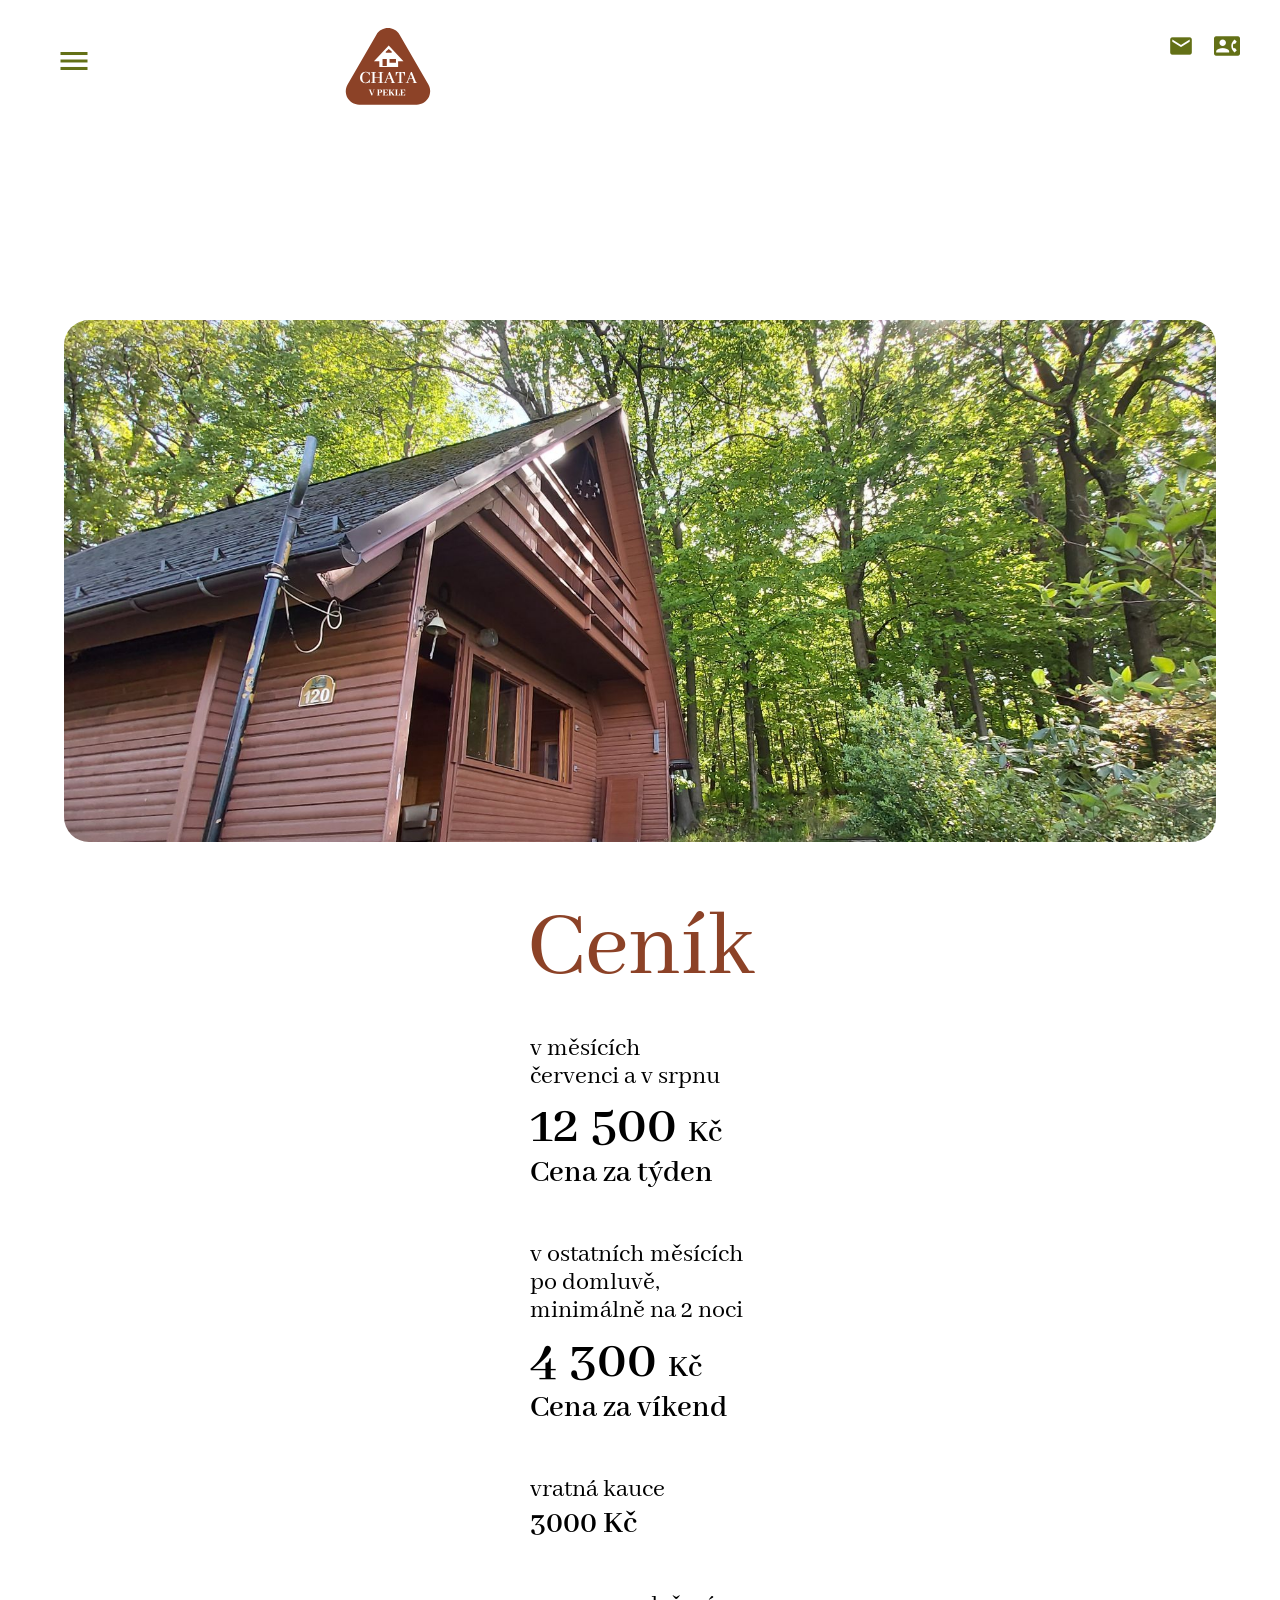
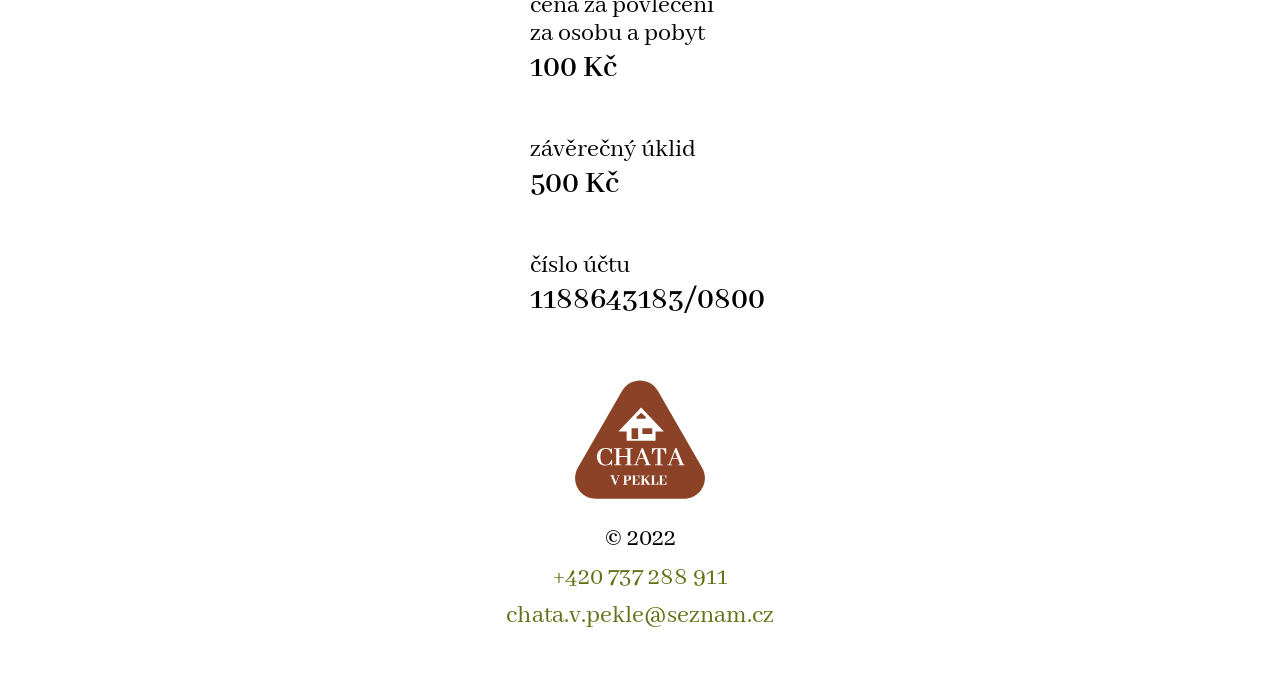
==== site/cenik/index.html @ 42ec2aaf "Převod SSR na statickou kostru Co-Authored-By: Claude Opus 5.5 (1M context) <noreply@anthropic.com>" ====
<!DOCTYPE html>
<html dir="ltr" lang="cs">
 <head>
  <title>
   Chata v Pekle
  </title>
  <meta content="NJmJHriRvf-rJsaAqMq5qXsgZJB5PjTwamR1RuNVc58" name="google-site-verification"/>
  <meta charset="utf-8"/>
  <meta content="Jizerské hory na okraji obce Peklo" name="description"/>
  <meta content="telephone=yes" name="format-detection"/>
  <meta content="no" name="msapplication-tap-highlight"/>
  <meta content="user-scalable=no,initial-scale=1,maximum-scale=1,minimum-scale=1,width=device-width" name="viewport"/>
  <meta content="3EB820D91E4AE685A095F43138B02873" name="msvalidate.01"/>
  <link href="../statics/app-logo-128x128.png" rel="icon" type="image/png"/>
  <link href="../statics/icons/favicon-16x16.png" rel="icon" sizes="16x16" type="image/png"/>
  <link href="../statics/icons/favicon-32x32.png" rel="icon" sizes="32x32" type="image/png"/>
  <link href="../statics/icons/favicon-96x96.png" rel="icon" sizes="96x96" type="image/png"/>
  <link href="../statics/icons/favicon.ico" rel="icon" type="image/ico"/>
  <link href="../css/app.css" rel="stylesheet"/>
  <link href="../css/komponenty.css" rel="stylesheet"/>
 </head>
 <body class="desktop no-touch body--light">
  <script>
   window.__Q_META__={"title":"Chata v Pekle","meta":{},"link":{},"htmlAttr":{},"bodyAttr":{}}
  </script>
  <div id="q-app">
   <script>
    (function(){var a=document.getElementById('q-app'),w=window.innerWidth;[['xs',600],['sm',1024],['md',1440],['lg',1920]].forEach(function(b){a.classList.toggle('gt-'+b[0],w>=b[1])})})()
   </script>
   <div class="q-layout q-layout--standard" rounded-borders="" style="min-height:0px;">
    <!-- -->
    <!-- -->
    <header class="q-header q-layout__section--marginal transparent fixed-top" style="height:112px;">
     <div class="q-toolbar row no-wrap items-center bg-white">
      <div class="whole-menu">
       <div class="row justify-between full-width menu-kontakt-block-mobile">
        <div class="col-1 text-left whole-menu-mobile">
         <button class="q-btn q-btn-item non-selectable no-outline menu-button-mobile q-btn--flat q-btn--rectangle q-btn--actionable q-focusable q-hoverable q-btn--no-uppercase q-btn--wrap" role="button" style="font-size:21px;" tabindex="0" type="button">
          <span class="q-focus-helper">
          </span>
          <span class="q-btn__wrapper col row q-anchor--skip">
           <span class="q-btn__content text-center col items-center q-anchor--skip justify-center row">
            <i aria-hidden="true" class="material-icons q-icon notranslate" role="img">
             menu
            </i>
           </span>
          </span>
         </button>
        </div>
        <div class="q-drawer-container">
         <div aria-hidden="true" class="q-drawer__opener fixed-left">
         </div>
         <div aria-hidden="true" class="fullscreen q-drawer__backdrop hidden">
         </div>
         <aside class="q-drawer q-drawer--left q-drawer--bordered q-layout--prevent-focus fixed q-drawer--on-top q-drawer--mobile q-drawer--top-padding" style="width:300px;">
          <div class="q-drawer__content fit scroll">
           <div class="q-tabs row no-wrap items-center q-tabs--not-scrollable q-tabs--vertical q-tabs__arrows--inside" role="tablist">
            <!-- -->
            <div class="q-tabs__content row no-wrap items-center self-stretch hide-scrollbar q-tabs__content--align-left kontakt-bar">
             <div class="text-body3 q-list">
              <a class="q-tab relative-position self-stretch flex flex-center text-center menu-text-style q-router-link--active q-tab--inactive q-tab--no-caps q-focusable q-hoverable cursor-pointer" href="../" role="tab" tabindex="0">
               <div class="q-focus-helper" tabindex="-1">
               </div>
               <div class="q-tab__content self-stretch flex-center relative-position q-anchor--skip non-selectable column">
                Úvod
               </div>
               <div class="q-tab__indicator absolute-right text-secondary">
               </div>
              </a>
              <a aria-current="page" class="q-tab relative-position self-stretch flex flex-center text-center menu-text-style q-router-link--exact-active q-router-link--active q-tab--inactive q-tab--no-caps q-focusable q-hoverable cursor-pointer" href="../cenik/" role="tab" tabindex="0">
               <div class="q-focus-helper" tabindex="-1">
               </div>
               <div class="q-tab__content self-stretch flex-center relative-position q-anchor--skip non-selectable column">
                Ceník
               </div>
               <div class="q-tab__indicator absolute-right text-secondary">
               </div>
              </a>
              <a class="q-tab relative-position self-stretch flex flex-center text-center menu-text-style q-tab--inactive q-tab--no-caps q-focusable q-hoverable cursor-pointer" href="../fotky/" role="tab" tabindex="0">
               <div class="q-focus-helper" tabindex="-1">
               </div>
               <div class="q-tab__content self-stretch flex-center relative-position q-anchor--skip non-selectable column">
                Fotky
               </div>
               <div class="q-tab__indicator absolute-right text-secondary">
               </div>
              </a>
              <a class="q-tab relative-position self-stretch flex flex-center text-center menu-text-style q-tab--inactive q-tab--no-caps q-focusable q-hoverable cursor-pointer" href="../okoli/" role="tab" tabindex="0">
               <div class="q-focus-helper" tabindex="-1">
               </div>
               <div class="q-tab__content self-stretch flex-center relative-position q-anchor--skip non-selectable column">
                V okolí
               </div>
               <div class="q-tab__indicator absolute-right text-secondary">
               </div>
              </a>
              <a class="q-tab relative-position self-stretch flex flex-center text-center menu-text-style q-tab--inactive q-tab--no-caps q-focusable q-hoverable cursor-pointer" href="../kontakt/" role="tab" tabindex="0">
               <div class="q-focus-helper" tabindex="-1">
               </div>
               <div class="q-tab__content self-stretch flex-center relative-position q-anchor--skip non-selectable column">
                Kontakt
               </div>
               <div class="q-tab__indicator absolute-right text-secondary">
               </div>
              </a>
             </div>
             <button class="q-btn q-btn-item non-selectable no-outline mobile-btn-close-menu q-btn--flat q-btn--rectangle q-btn--actionable q-focusable q-hoverable q-btn--no-uppercase q-btn--wrap q-btn--dense" role="button" tabindex="0" type="button">
              <span class="q-focus-helper">
              </span>
              <span class="q-btn__wrapper col row q-anchor--skip">
               <span class="q-btn__content text-center col items-center q-anchor--skip justify-center row">
                <i aria-hidden="true" class="material-icons q-icon notranslate" role="img">
                 close
                </i>
                zavřít
               </span>
              </span>
             </button>
            </div>
            <i aria-hidden="true" class="q-tabs__arrow q-tabs__arrow--left absolute q-tab__icon material-icons q-icon notranslate" role="presentation">
             keyboard_arrow_up
            </i>
            <i aria-hidden="true" class="q-tabs__arrow q-tabs__arrow--right absolute q-tab__icon material-icons q-icon notranslate q-tabs__arrow--faded" role="presentation">
             keyboard_arrow_down
            </i>
           </div>
          </div>
         </aside>
        </div>
        <div class="col-3">
         <img class="logo" height="90px" src="[data-uri]" style="z-index:2;"/>
        </div>
        <div class="col-5 text-right whole-menu-mobile">
         <a class="menu-kontakt-button menu-button-mobile" href="mailto:chata.v.pekle@seznam.cz">
          <i aria-hidden="true" class="material-icons q-icon notranslate" role="presentation">
           mail
          </i>
         </a>
         <a class="menu-kontakt-button menu-button-mobile" href="tel:+420737288911">
          <i aria-hidden="true" class="material-icons q-icon notranslate" role="presentation">
           contact_phone
          </i>
         </a>
        </div>
       </div>
      </div>
     </div>
     <!-- -->
    </header>
    <div class="q-page-container" style="padding-top:350px;">
     <main class="q-page" data-v-90ebed12="" style="min-height:calc(100vh - 350px);">
      <div data-v-90ebed12="">
       <div class="page-section" data-v-90ebed12="">
        <div data-v-90ebed12="">
         <img class="top-image" data-v-90ebed12="" src="../img/chvp_foto02.jpg"/>
        </div>
       </div>
       <div class="page-section section-nadpis text-center" data-v-90ebed12="">
        <h2 data-v-90ebed12="">
         Ceník
        </h2>
       </div>
       <div class="page-section" data-v-90ebed12="">
        <div class="text-section" data-v-90ebed12="">
         <div class="text-block" data-v-90ebed12="">
          <p class="text-paragraph" data-v-90ebed12="">
           v měsících
           <br data-v-90ebed12=""/>
           červenci a v srpnu
          </p>
          <div class="cena" data-v-90ebed12="">
           12 500
           <span class="kc" data-v-90ebed12="">
            Kč
           </span>
          </div>
          <div class="popis q-mb-xl" data-v-90ebed12="">
           Cena za týden
          </div>
          <p class="text-paragraph" data-v-90ebed12="">
           v ostatních měsících
           <br data-v-90ebed12=""/>
           po domluvě,
           <br data-v-90ebed12=""/>
           minimálně na 2 noci
          </p>
          <div class="cena" data-v-90ebed12="">
           4 300
           <span class="kc" data-v-90ebed12="">
            Kč
           </span>
          </div>
          <div class="popis q-mb-xl" data-v-90ebed12="">
           Cena za víkend
          </div>
          <p class="text-paragraph" data-v-90ebed12="">
           vratná kauce
          </p>
          <div class="cena-sm q-mb-xl" data-v-90ebed12="">
           3000 Kč
          </div>
          <p class="text-paragraph" data-v-90ebed12="">
           cena za povlečení
           <br data-v-90ebed12=""/>
           za osobu a pobyt
          </p>
          <div class="cena-sm q-mb-xl" data-v-90ebed12="">
           100 Kč
          </div>
          <p class="text-paragraph" data-v-90ebed12="">
           závěrečný úklid
          </p>
          <div class="cena-sm q-mb-xl" data-v-90ebed12="">
           500 Kč
          </div>
          <p class="text-paragraph" data-v-90ebed12="">
           číslo účtu
          </p>
          <div class="cena-sm" data-v-90ebed12="">
           1188643183/0800
          </div>
         </div>
        </div>
       </div>
      </div>
     </main>
     <div class="q-mt-lg" data-v-52e497e8="">
      <div class="row items-center justify-center" data-v-52e497e8="">
       <div class="col text-center" data-v-52e497e8="">
        <div class="alt-text-caption text-center q-mb-xl" data-v-52e497e8="">
         <div data-v-52e497e8="">
          <img alt="logo" data-v-52e497e8="" immediate="true" src="[data-uri]" width="160"/>
         </div>
         <div data-v-52e497e8="">
          <span class="q-mx-sm" data-v-52e497e8="">
           © 2022
          </span>
         </div>
         <div data-v-52e497e8="">
          <span class="q-mx-sm" data-v-52e497e8="">
           <a class="menu-kontakt-button menu-button-mobile" data-v-52e497e8="" href="tel:+420737288911">
            +420 737 288 911
           </a>
          </span>
         </div>
         <div data-v-52e497e8="">
          <span class="q-mx-sm" data-v-52e497e8="">
           <a class="menu-kontakt-button menu-button-mobile" data-v-52e497e8="" href="mailto:chata.v.pekle@seznam.cz">
            chata.v.pekle@seznam.cz
           </a>
          </span>
         </div>
        </div>
       </div>
      </div>
     </div>
    </div>
   </div>
  </div>
 </body>
</html>
---- site/css/app.css ----
@font-face{font-family:Material Icons;font-style:normal;font-weight:400;font-display:block;src:url("../fonts/flUhRq6tzZclQEJ-Vdg-IuiaDsNcIhQ8tQ.woff2") format("woff2"),url("../fonts/flUhRq6tzZclQEJ-Vdg-IuiaDsNa.woff") format("woff")}.material-icons{font-family:Material Icons;font-weight:400;font-style:normal;display:inline-block;line-height:1;text-transform:none;letter-spacing:normal;word-wrap:normal;white-space:nowrap;direction:ltr;-webkit-font-smoothing:antialiased;text-rendering:optimizeLegibility;-moz-osx-font-smoothing:grayscale;font-feature-settings:"liga"}.heartBeat{-webkit-animation-duration:calc(var(--animate-duration)*1.3);animation-duration:calc(var(--animate-duration)*1.3)}.hinge{-webkit-animation-duration:calc(var(--animate-duration)*2);animation-duration:calc(var(--animate-duration)*2);transform-origin:top left}.pulse{-webkit-animation-timing-function:ease-in-out;animation-timing-function:ease-in-out}@-webkit-keyframes shakeX{0%,to{transform:translate3d(0,0,0)}10%,30%,50%,70%,90%{transform:translate3d(-10px,0,0)}20%,40%,60%,80%{transform:translate3d(10px,0,0)}}@keyframes shakeX{0%,to{transform:translate3d(0,0,0)}10%,30%,50%,70%,90%{transform:translate3d(-10px,0,0)}20%,40%,60%,80%{transform:translate3d(10px,0,0)}}.shakeX{-webkit-animation-name:shakeX;animation-name:shakeX}@-webkit-keyframes shakeY{0%,to{transform:translate3d(0,0,0)}10%,30%,50%,70%,90%{transform:translate3d(0,-10px,0)}20%,40%,60%,80%{transform:translate3d(0,10px,0)}}@keyframes shakeY{0%,to{transform:translate3d(0,0,0)}10%,30%,50%,70%,90%{transform:translate3d(0,-10px,0)}20%,40%,60%,80%{transform:translate3d(0,10px,0)}}.shakeY{-webkit-animation-name:shakeY;animation-name:shakeY}@-webkit-keyframes backInDown{0%{transform:translateY(-1200px) scale(0.7);opacity:0.7}80%{transform:translateY(0px) scale(0.7);opacity:0.7}to{transform:scale(1);opacity:1}}@keyframes backInDown{0%{transform:translateY(-1200px) scale(0.7);opacity:0.7}80%{transform:translateY(0px) scale(0.7);opacity:0.7}to{transform:scale(1);opacity:1}}.backInDown{-webkit-animation-name:backInDown;animation-name:backInDown}@-webkit-keyframes backInLeft{0%{transform:translateX(-2000px) scale(0.7);opacity:0.7}80%{transform:translateX(0px) scale(0.7);opacity:0.7}to{transform:scale(1);opacity:1}}@keyframes backInLeft{0%{transform:translateX(-2000px) scale(0.7);opacity:0.7}80%{transform:translateX(0px) scale(0.7);opacity:0.7}to{transform:scale(1);opacity:1}}.backInLeft{-webkit-animation-name:backInLeft;animation-name:backInLeft}@-webkit-keyframes backInRight{0%{transform:translateX(2000px) scale(0.7);opacity:0.7}80%{transform:translateX(0px) scale(0.7);opacity:0.7}to{transform:scale(1);opacity:1}}@keyframes backInRight{0%{transform:translateX(2000px) scale(0.7);opacity:0.7}80%{transform:translateX(0px) scale(0.7);opacity:0.7}to{transform:scale(1);opacity:1}}.backInRight{-webkit-animation-name:backInRight;animation-name:backInRight}@-webkit-keyframes backInUp{0%{transform:translateY(1200px) scale(0.7);opacity:0.7}80%{transform:translateY(0px) scale(0.7);opacity:0.7}to{transform:scale(1);opacity:1}}@keyframes backInUp{0%{transform:translateY(1200px) scale(0.7);opacity:0.7}80%{transform:translateY(0px) scale(0.7);opacity:0.7}to{transform:scale(1);opacity:1}}.backInUp{-webkit-animation-name:backInUp;animation-name:backInUp}.bounceIn{-webkit-animation-duration:calc(var(--animate-duration)*0.75);animation-duration:calc(var(--animate-duration)*0.75)}@-webkit-keyframes fadeInBottomLeft{0%{opacity:0;transform:translate3d(-100%,100%,0)}to{opacity:1;transform:translate3d(0,0,0)}}@keyframes fadeInBottomLeft{0%{opacity:0;transform:translate3d(-100%,100%,0)}to{opacity:1;transform:translate3d(0,0,0)}}.fadeInBottomLeft{-webkit-animation-name:fadeInBottomLeft;animation-name:fadeInBottomLeft}@-webkit-keyframes fadeInBottomRight{0%{opacity:0;transform:translate3d(100%,100%,0)}to{opacity:1;transform:translate3d(0,0,0)}}@keyframes fadeInBottomRight{0%{opacity:0;transform:translate3d(100%,100%,0)}to{opacity:1;transform:translate3d(0,0,0)}}.fadeInBottomRight{-webkit-animation-name:fadeInBottomRight;animation-name:fadeInBottomRight}@-webkit-keyframes fadeInTopLeft{0%{opacity:0;transform:translate3d(-100%,-100%,0)}to{opacity:1;transform:translate3d(0,0,0)}}@keyframes fadeInTopLeft{0%{opacity:0;transform:translate3d(-100%,-100%,0)}to{opacity:1;transform:translate3d(0,0,0)}}.fadeInTopLeft{-webkit-animation-name:fadeInTopLeft;animation-name:fadeInTopLeft}@-webkit-keyframes fadeInTopRight{0%{opacity:0;transform:translate3d(100%,-100%,0)}to{opacity:1;transform:translate3d(0,0,0)}}@keyframes fadeInTopRight{0%{opacity:0;transform:translate3d(100%,-100%,0)}to{opacity:1;transform:translate3d(0,0,0)}}.fadeInTopRight{-webkit-animation-name:fadeInTopRight;animation-name:fadeInTopRight}@-webkit-keyframes lightSpeedInLeft{0%{transform:translate3d(-100%,0,0) skewX(30deg);opacity:0}60%{transform:skewX(-20deg);opacity:1}80%{transform:skewX(5deg)}to{transform:translate3d(0,0,0)}}@keyframes lightSpeedInLeft{0%{transform:translate3d(-100%,0,0) skewX(30deg);opacity:0}60%{transform:skewX(-20deg);opacity:1}80%{transform:skewX(5deg)}to{transform:translate3d(0,0,0)}}.lightSpeedInLeft{-webkit-animation-name:lightSpeedInLeft;animation-name:lightSpeedInLeft;-webkit-animation-timing-function:ease-out;animation-timing-function:ease-out}@-webkit-keyframes lightSpeedInRight{0%{transform:translate3d(100%,0,0) skewX(-30deg);opacity:0}60%{transform:skewX(20deg);opacity:1}80%{transform:skewX(-5deg)}to{transform:translate3d(0,0,0)}}@keyframes lightSpeedInRight{0%{transform:translate3d(100%,0,0) skewX(-30deg);opacity:0}60%{transform:skewX(20deg);opacity:1}80%{transform:skewX(-5deg)}to{transform:translate3d(0,0,0)}}.lightSpeedInRight{-webkit-animation-name:lightSpeedInRight;animation-name:lightSpeedInRight;-webkit-animation-timing-function:ease-out;animation-timing-function:ease-out}.rotateIn{transform-origin:center}.rotateInDownLeft{transform-origin:left bottom}.rotateInDownRight{transform-origin:right bottom}.rotateInUpLeft{transform-origin:left bottom}.rotateInUpRight{transform-origin:right bottom}@-webkit-keyframes backOutDown{0%{transform:scale(1);opacity:1}20%{transform:translateY(0px) scale(0.7);opacity:0.7}to{transform:translateY(700px) scale(0.7);opacity:0.7}}@keyframes backOutDown{0%{transform:scale(1);opacity:1}20%{transform:translateY(0px) scale(0.7);opacity:0.7}to{transform:translateY(700px) scale(0.7);opacity:0.7}}.backOutDown{-webkit-animation-name:backOutDown;animation-name:backOutDown}@-webkit-keyframes backOutLeft{0%{transform:scale(1);opacity:1}20%{transform:translateX(0px) scale(0.7);opacity:0.7}to{transform:translateX(-2000px) scale(0.7);opacity:0.7}}@keyframes backOutLeft{0%{transform:scale(1);opacity:1}20%{transform:translateX(0px) scale(0.7);opacity:0.7}to{transform:translateX(-2000px) scale(0.7);opacity:0.7}}.backOutLeft{-webkit-animation-name:backOutLeft;animation-name:backOutLeft}@-webkit-keyframes backOutRight{0%{transform:scale(1);opacity:1}20%{transform:translateX(0px) scale(0.7);opacity:0.7}to{transform:translateX(2000px) scale(0.7);opacity:0.7}}@keyframes backOutRight{0%{transform:scale(1);opacity:1}20%{transform:translateX(0px) scale(0.7);opacity:0.7}to{transform:translateX(2000px) scale(0.7);opacity:0.7}}.backOutRight{-webkit-animation-name:backOutRight;animation-name:backOutRight}@-webkit-keyframes backOutUp{0%{transform:scale(1);opacity:1}20%{transform:translateY(0px) scale(0.7);opacity:0.7}to{transform:translateY(-700px) scale(0.7);opacity:0.7}}@keyframes backOutUp{0%{transform:scale(1);opacity:1}20%{transform:translateY(0px) scale(0.7);opacity:0.7}to{transform:translateY(-700px) scale(0.7);opacity:0.7}}.backOutUp{-webkit-animation-name:backOutUp;animation-name:backOutUp}.bounceOut{-webkit-animation-duration:calc(var(--animate-duration)*0.75);animation-duration:calc(var(--animate-duration)*0.75)}@-webkit-keyframes fadeOutBottomLeft{0%{opacity:1;transform:translate3d(0,0,0)}to{opacity:0;transform:translate3d(-100%,100%,0)}}@keyframes fadeOutBottomLeft{0%{opacity:1;transform:translate3d(0,0,0)}to{opacity:0;transform:translate3d(-100%,100%,0)}}.fadeOutBottomLeft{-webkit-animation-name:fadeOutBottomLeft;animation-name:fadeOutBottomLeft}@-webkit-keyframes fadeOutBottomRight{0%{opacity:1;transform:translate3d(0,0,0)}to{opacity:0;transform:translate3d(100%,100%,0)}}@keyframes fadeOutBottomRight{0%{opacity:1;transform:translate3d(0,0,0)}to{opacity:0;transform:translate3d(100%,100%,0)}}.fadeOutBottomRight{-webkit-animation-name:fadeOutBottomRight;animation-name:fadeOutBottomRight}@-webkit-keyframes fadeOutTopLeft{0%{opacity:1;transform:translate3d(0,0,0)}to{opacity:0;transform:translate3d(-100%,-100%,0)}}@keyframes fadeOutTopLeft{0%{opacity:1;transform:translate3d(0,0,0)}to{opacity:0;transform:translate3d(-100%,-100%,0)}}.fadeOutTopLeft{-webkit-animation-name:fadeOutTopLeft;animation-name:fadeOutTopLeft}@-webkit-keyframes fadeOutTopRight{0%{opacity:1;transform:translate3d(0,0,0)}to{opacity:0;transform:translate3d(100%,-100%,0)}}@keyframes fadeOutTopRight{0%{opacity:1;transform:translate3d(0,0,0)}to{opacity:0;transform:translate3d(100%,-100%,0)}}.fadeOutTopRight{-webkit-animation-name:fadeOutTopRight;animation-name:fadeOutTopRight}.flipOutX,.flipOutY{-webkit-animation-duration:calc(var(--animate-duration)*0.75);animation-duration:calc(var(--animate-duration)*0.75)}@-webkit-keyframes lightSpeedOutLeft{0%{opacity:1}to{transform:translate3d(-100%,0,0) skewX(-30deg);opacity:0}}@keyframes lightSpeedOutLeft{0%{opacity:1}to{transform:translate3d(-100%,0,0) skewX(-30deg);opacity:0}}.lightSpeedOutLeft{-webkit-animation-name:lightSpeedOutLeft;animation-name:lightSpeedOutLeft;-webkit-animation-timing-function:ease-in;animation-timing-function:ease-in}@-webkit-keyframes lightSpeedOutRight{0%{opacity:1}to{transform:translate3d(100%,0,0) skewX(30deg);opacity:0}}@keyframes lightSpeedOutRight{0%{opacity:1}to{transform:translate3d(100%,0,0) skewX(30deg);opacity:0}}.lightSpeedOutRight{-webkit-animation-name:lightSpeedOutRight;animation-name:lightSpeedOutRight;-webkit-animation-timing-function:ease-in;animation-timing-function:ease-in}.rotateOut{transform-origin:center}.rotateOutDownLeft{transform-origin:left bottom}.rotateOutDownRight{transform-origin:right bottom}.rotateOutUpLeft{transform-origin:left bottom}.rotateOutUpRight{transform-origin:right bottom}.zoomOutDown{transform-origin:center bottom}.zoomOutLeft{transform-origin:left center}.zoomOutRight{transform-origin:right center}.zoomOutUp{transform-origin:center bottom}*,:after,:before{box-sizing:inherit;-webkit-tap-highlight-color:transparent;-moz-tap-highlight-color:transparent}#q-app,body,html{width:100%;direction:ltr}body.platform-ios.within-iframe,body.platform-ios.within-iframe #q-app{width:100px;min-width:100%}body,html{margin:0;box-sizing:border-box}article,aside,details,figcaption,figure,footer,header,main,menu,nav,section,summary{display:block}abbr[title]{border-bottom:none;text-decoration:underline;-webkit-text-decoration:underline dotted;text-decoration:underline dotted}img{border-style:none}svg:not(:root){overflow:hidden}code,kbd,pre,samp{font-family:monospace,monospace;font-size:1em}hr{box-sizing:content-box;height:0;overflow:visible}button,input,optgroup,select,textarea{font:inherit;font-family:inherit;margin:0}optgroup{font-weight:700}button,input,select{overflow:visible;text-transform:none}button::-moz-focus-inner,input::-moz-focus-inner{border:0;padding:0}button:-moz-focusring,input:-moz-focusring{outline:1px dotted ButtonText}fieldset{padding:0.35em 0.75em 0.625em}legend{box-sizing:border-box;color:inherit;display:table;max-width:100%;padding:0;white-space:normal}progress{vertical-align:baseline}textarea{overflow:auto}input[type=search]{-webkit-appearance:textfield}input[type=search]::-webkit-search-cancel-button,input[type=search]::-webkit-search-decoration{-webkit-appearance:none}.q-icon{line-height:1;width:1em;height:1em;letter-spacing:normal;text-transform:none;white-space:nowrap;word-wrap:normal;direction:ltr;text-align:center;position:relative;box-sizing:content-box;fill:currentColor}.q-icon:after,.q-icon:before{width:100%;height:100%;display:flex!important;align-items:center;justify-content:center}.q-icon>svg{width:100%;height:100%}.material-icons,.material-icons-outlined,.material-icons-round,.material-icons-sharp,.q-icon{-webkit-user-select:none;-moz-user-select:none;-ms-user-select:none;user-select:none;cursor:inherit;font-size:inherit;display:inline-flex;align-items:center;justify-content:center;vertical-align:middle}.q-panel,.q-panel>div{height:100%;width:100%}.q-panel-parent{overflow:hidden;position:relative}.q-loading-bar{position:fixed;z-index:9998;transition:transform 0.5s cubic-bezier(0,0,0.2,1),opacity 0.5s;background:#f44336}.q-loading-bar--top{left:0;right:0;top:0;width:100%}.q-loading-bar--bottom{left:0;right:0;bottom:0;width:100%}.q-loading-bar--right{top:0;bottom:0;right:0;height:100%}.q-loading-bar--left{top:0;bottom:0;left:0;height:100%}.q-avatar{position:relative;vertical-align:middle;display:inline-block;border-radius:50%;font-size:48px;height:1em;width:1em}.q-avatar__content{font-size:0.5em;line-height:0.5em}.q-avatar__content,.q-avatar img:not(.q-icon){border-radius:inherit;height:inherit;width:inherit}.q-avatar--square{border-radius:0}.q-badge{background-color:#637016;background-color:var(--q-color-primary);color:#fff;padding:2px 6px;border-radius:4px;font-size:12px;line-height:12px;font-weight:400;vertical-align:baseline}.q-badge--single-line{white-space:nowrap}.q-badge--multi-line{word-break:break-all;word-wrap:break-word}.q-badge--floating{position:absolute;top:-4px;right:-3px;cursor:inherit}.q-badge--transparent{opacity:0.8}.q-badge--outline{background-color:transparent;border:1px solid currentColor}.q-banner{min-height:54px;padding:8px 16px;background:#fff}.q-banner--top-padding{padding-top:14px}.q-banner__avatar{min-width:1px!important}.q-banner__avatar>.q-avatar{font-size:46px}.q-banner__avatar>.q-icon{font-size:40px}.q-banner__actions.col-auto,.q-banner__avatar:not(:empty)+.q-banner__content{padding-left:16px}.q-banner__actions.col-all .q-btn-item{margin:4px 0 0 4px}.q-banner--dense{min-height:32px;padding:8px}.q-banner--dense.q-banner--top-padding{padding-top:12px}.q-banner--dense .q-banner__avatar>.q-avatar,.q-banner--dense .q-banner__avatar>.q-icon{font-size:28px}.q-banner--dense .q-banner__actions.col-auto,.q-banner--dense .q-banner__avatar:not(:empty)+.q-banner__content{padding-left:8px}.q-bar{background:rgba(0,0,0,0.2)}.q-bar>.q-icon{margin-left:2px}.q-bar>div,.q-bar>div+.q-icon{margin-left:8px}.q-bar>.q-btn{margin-left:2px}.q-bar>.q-btn:first-child,.q-bar>.q-icon:first-child,.q-bar>div:first-child{margin-left:0}.q-bar--standard{padding:0 12px;height:32px;font-size:18px}.q-bar--standard>div{font-size:16px}.q-bar--standard .q-btn{font-size:11px}.q-bar--dense{padding:0 8px;height:24px;font-size:14px}.q-bar--dense .q-btn{font-size:8px}.q-bar--dark{background:hsla(0,0%,100%,0.15)}.q-breadcrumbs__el{color:inherit}.q-breadcrumbs__el-icon{font-size:125%}.q-breadcrumbs__el-icon--with-label{margin-right:8px}.q-breadcrumbs--last a{pointer-events:none}[dir=rtl] .q-breadcrumbs__separator .q-icon{transform:scaleX(-1)}.q-btn{display:inline-flex;flex-direction:column;align-items:stretch;position:relative;outline:0;border:0;vertical-align:middle;padding:0;font-size:14px;line-height:1.715em;text-decoration:none;color:inherit;background:transparent;font-weight:500;text-transform:uppercase;text-align:center;width:auto;height:auto}.q-btn .q-icon,.q-btn .q-spinner{font-size:1.715em}.q-btn.disabled{opacity:0.7!important}.q-btn__wrapper{padding:4px 16px;min-height:2.572em;border-radius:inherit;width:100%;height:100%}.q-btn__wrapper:before{content:"";display:block;position:absolute;left:0;right:0;top:0;bottom:0;border-radius:inherit;box-shadow:0 1px 5px rgba(0,0,0,0.2),0 2px 2px rgba(0,0,0,0.14),0 3px 1px -2px rgba(0,0,0,0.12)}.q-btn--actionable{cursor:pointer}.q-btn--actionable.q-btn--standard .q-btn__wrapper:before{transition:box-shadow 0.3s cubic-bezier(0.25,0.8,0.5,1)}.q-btn--actionable.q-btn--standard.q-btn--active .q-btn__wrapper:before,.q-btn--actionable.q-btn--standard:active .q-btn__wrapper:before{box-shadow:0 3px 5px -1px rgba(0,0,0,0.2),0 5px 8px rgba(0,0,0,0.14),0 1px 14px rgba(0,0,0,0.12)}.q-btn--no-uppercase{text-transform:none}.q-btn--rectangle{border-radius:3px}.q-btn--outline{background:transparent!important}.q-btn--outline .q-btn__wrapper:before{border:1px solid currentColor}.q-btn--push{border-radius:7px}.q-btn--push .q-btn__wrapper:before{border-bottom:3px solid rgba(0,0,0,0.15)}.q-btn--push.q-btn--actionable{transition:transform 0.3s cubic-bezier(0.25,0.8,0.5,1)}.q-btn--push.q-btn--actionable .q-btn__wrapper:before{transition:top 0.3s cubic-bezier(0.25,0.8,0.5,1),bottom 0.3s cubic-bezier(0.25,0.8,0.5,1),border-bottom-width 0.3s cubic-bezier(0.25,0.8,0.5,1)}.q-btn--push.q-btn--actionable.q-btn--active,.q-btn--push.q-btn--actionable:active{transform:translateY(2px)}.q-btn--push.q-btn--actionable.q-btn--active .q-btn__wrapper:before,.q-btn--push.q-btn--actionable:active .q-btn__wrapper:before{border-bottom-width:0}.q-btn--rounded{border-radius:28px}.q-btn--round{border-radius:50%}.q-btn--round .q-btn__wrapper{padding:0;min-width:3em;min-height:3em}.q-btn--flat .q-btn__wrapper:before,.q-btn--outline .q-btn__wrapper:before,.q-btn--unelevated .q-btn__wrapper:before{box-shadow:none}.q-btn--dense .q-btn__wrapper{padding:0.285em;min-height:2em}.q-btn--dense.q-btn--round .q-btn__wrapper{padding:0;min-height:2.4em;min-width:2.4em}.q-btn--dense .on-left{margin-right:6px}.q-btn--dense .on-right{margin-left:6px}.q-btn--fab-mini .q-icon,.q-btn--fab .q-icon{font-size:24px}.q-btn--fab .q-icon{margin:auto}.q-btn--fab .q-btn__wrapper{padding:16px;min-height:56px;min-width:56px}.q-btn--fab-mini .q-btn__wrapper{padding:8px;min-height:40px;min-width:40px}.q-btn__content{transition:opacity 0.3s;z-index:0}.q-btn__content--hidden{opacity:0;pointer-events:none}.q-btn__progress{border-radius:inherit;z-index:0}.q-btn__progress-indicator{z-index:-1;transform:translateX(-100%);background:hsla(0,0%,100%,0.25)}.q-btn__progress--dark .q-btn__progress-indicator{background:rgba(0,0,0,0.2)}.q-btn--flat .q-btn__progress-indicator,.q-btn--outline .q-btn__progress-indicator{opacity:0.2;background:currentColor}.q-btn-dropdown--split .q-btn-dropdown__arrow-container{border-left:1px solid hsla(0,0%,100%,0.3)}.q-btn-dropdown--split .q-btn-dropdown__arrow-container .q-btn__wrapper{padding:0 4px}.q-btn-dropdown--simple *+.q-btn-dropdown__arrow{margin-left:8px}.q-btn-dropdown__arrow{transition:transform 0.28s}.q-btn-dropdown--current{flex-grow:1}.q-btn-group{border-radius:3px;box-shadow:0 1px 5px rgba(0,0,0,0.2),0 2px 2px rgba(0,0,0,0.14),0 3px 1px -2px rgba(0,0,0,0.12);vertical-align:middle}.q-btn-group>.q-btn-item{border-radius:inherit;align-self:stretch}.q-btn-group>.q-btn-item .q-btn__wrapper:before{box-shadow:none}.q-btn-group>.q-btn-item .q-badge--floating{right:0}.q-btn-group>.q-btn-group{box-shadow:none}.q-btn-group>.q-btn-group:first-child>.q-btn:first-child{border-top-left-radius:inherit;border-bottom-left-radius:inherit}.q-btn-group>.q-btn-group:last-child>.q-btn:last-child{border-top-right-radius:inherit;border-bottom-right-radius:inherit}.q-btn-group>.q-btn-group:not(:first-child)>.q-btn:first-child .q-btn__wrapper:before{border-left:0}.q-btn-group>.q-btn-group:not(:last-child)>.q-btn:last-child .q-btn__wrapper:before{border-right:0}.q-btn-group>.q-btn-item:not(:last-child){border-top-right-radius:0;border-bottom-right-radius:0}.q-btn-group>.q-btn-item:not(:first-child){border-top-left-radius:0;border-bottom-left-radius:0}.q-btn-group>.q-btn-item.q-btn--standard .q-btn__wrapper:before{z-index:-1}.q-btn-group--push{border-radius:7px}.q-btn-group--push>.q-btn--push.q-btn--actionable{transform:none}.q-btn-group--push>.q-btn--push.q-btn--actionable .q-btn__wrapper{transition:margin-top 0.3s cubic-bezier(0.25,0.8,0.5,1),margin-bottom 0.3s cubic-bezier(0.25,0.8,0.5,1),box-shadow 0.3s cubic-bezier(0.25,0.8,0.5,1)}.q-btn-group--push>.q-btn--push.q-btn--actionable.q-btn--active .q-btn__wrapper,.q-btn-group--push>.q-btn--push.q-btn--actionable:active .q-btn__wrapper{margin-top:2px;margin-bottom:-2px}.q-btn-group--rounded{border-radius:28px}.q-btn-group--flat,.q-btn-group--outline,.q-btn-group--unelevated{box-shadow:none}.q-btn-group--outline>.q-separator{display:none}.q-btn-group--outline>.q-btn-item+.q-btn-item .q-btn__wrapper:before{border-left:0}.q-btn-group--outline>.q-btn-item:not(:last-child) .q-btn__wrapper:before{border-right:0}.q-btn-group--stretch{align-self:stretch;border-radius:0}.q-btn-group--glossy>.q-btn-item{background-image:linear-gradient(180deg,hsla(0,0%,100%,0.3),hsla(0,0%,100%,0) 50%,rgba(0,0,0,0.12) 51%,rgba(0,0,0,0.04))!important}.q-btn-group--spread>.q-btn-group{display:flex!important}.q-btn-group--spread>.q-btn-group>.q-btn-item:not(.q-btn-dropdown__arrow-container),.q-btn-group--spread>.q-btn-item{width:auto;min-width:0;max-width:100%;flex:10000 1 0%}.q-btn-toggle,.q-card{position:relative}.q-card{box-shadow:0 1px 5px rgba(0,0,0,0.2),0 2px 2px rgba(0,0,0,0.14),0 3px 1px -2px rgba(0,0,0,0.12);border-radius:4px;vertical-align:top;background:#fff}.q-card>div:first-child,.q-card>img:first-child{border-top:0;border-top-left-radius:inherit;border-top-right-radius:inherit}.q-card>div:last-child,.q-card>img:last-child{border-bottom:0;border-bottom-left-radius:inherit;border-bottom-right-radius:inherit}.q-card>div:not(:first-child),.q-card>img:not(:first-child){border-top-left-radius:0;border-top-right-radius:0}.q-card>div:not(:last-child),.q-card>img:not(:last-child){border-bottom-left-radius:0;border-bottom-right-radius:0}.q-card>div{border-left:0;border-right:0;box-shadow:none}.q-card--bordered{border:1px solid rgba(0,0,0,0.12)}.q-card--dark{border-color:hsla(0,0%,100%,0.28)}.q-card__section{position:relative}.q-card__section--vert{padding:16px}.q-card__section--horiz>div:first-child,.q-card__section--horiz>img:first-child{border-top-left-radius:inherit;border-bottom-left-radius:inherit}.q-card__section--horiz>div:last-child,.q-card__section--horiz>img:last-child{border-top-right-radius:inherit;border-bottom-right-radius:inherit}.q-card__section--horiz>div:not(:first-child),.q-card__section--horiz>img:not(:first-child){border-top-left-radius:0;border-bottom-left-radius:0}.q-card__section--horiz>div:not(:last-child),.q-card__section--horiz>img:not(:last-child){border-top-right-radius:0;border-bottom-right-radius:0}.q-card__section--horiz>div{border-top:0;border-bottom:0;box-shadow:none}.q-card__actions{padding:8px;align-items:center}.q-card__actions .q-btn__wrapper{padding:0 8px}.q-card__actions--horiz>.q-btn-group+.q-btn-item,.q-card__actions--horiz>.q-btn-item+.q-btn-group,.q-card__actions--horiz>.q-btn-item+.q-btn-item{margin-left:8px}.q-card__actions--vert>.q-btn-item.q-btn--round{align-self:center}.q-card__actions--vert>.q-btn-group+.q-btn-item,.q-card__actions--vert>.q-btn-item+.q-btn-group,.q-card__actions--vert>.q-btn-item+.q-btn-item{margin-top:4px}.q-card__actions--vert>.q-btn-group>.q-btn-item{flex-grow:1}.q-card>img{display:block;width:100%;max-width:100%;border:0}.q-carousel{background-color:#fff;height:400px}.q-carousel__slide{min-height:100%;background-size:cover;background-position:50%}.q-carousel .q-carousel--padding,.q-carousel__slide{padding:16px}.q-carousel__slides-container{height:100%}.q-carousel__control{color:#fff}.q-carousel__arrow{pointer-events:none}.q-carousel__arrow .q-icon{font-size:28px}.q-carousel__arrow .q-btn{pointer-events:all}.q-carousel__next-arrow--horizontal,.q-carousel__prev-arrow--horizontal{top:16px;bottom:16px}.q-carousel__prev-arrow--horizontal{left:16px}.q-carousel__next-arrow--horizontal{right:16px}.q-carousel__next-arrow--vertical,.q-carousel__prev-arrow--vertical{left:16px;right:16px}.q-carousel__prev-arrow--vertical{top:16px}.q-carousel__next-arrow--vertical{bottom:16px}.q-carousel__navigation--bottom,.q-carousel__navigation--top{left:16px;right:16px;overflow-x:auto;overflow-y:hidden}.q-carousel__navigation--top{top:16px}.q-carousel__navigation--bottom{bottom:16px}.q-carousel__navigation--left,.q-carousel__navigation--right{top:16px;bottom:16px;overflow-x:hidden;overflow-y:auto}.q-carousel__navigation--left>.q-carousel__navigation-inner,.q-carousel__navigation--right>.q-carousel__navigation-inner{flex-direction:column}.q-carousel__navigation--left{left:16px}.q-carousel__navigation--right{right:16px}.q-carousel__navigation-inner{flex:1 1 auto}.q-carousel__navigation .q-btn{margin:6px 4px}.q-carousel__navigation .q-btn .q-btn__wrapper{padding:5px}.q-carousel__navigation-icon--inactive{opacity:0.7}.q-carousel .q-carousel__thumbnail{margin:2px;height:50px;width:auto;display:inline-block;cursor:pointer;border:1px solid transparent;border-radius:4px;vertical-align:middle;opacity:0.7;transition:opacity 0.3s}.q-carousel .q-carousel__thumbnail--active,.q-carousel .q-carousel__thumbnail:hover{opacity:1}.q-carousel .q-carousel__thumbnail--active{border-color:currentColor;cursor:default}.q-carousel--arrows-vertical .q-carousel--padding,.q-carousel--arrows-vertical.q-carousel--with-padding .q-carousel__slide,.q-carousel--navigation-top .q-carousel--padding,.q-carousel--navigation-top.q-carousel--with-padding .q-carousel__slide{padding-top:60px}.q-carousel--arrows-vertical .q-carousel--padding,.q-carousel--arrows-vertical.q-carousel--with-padding .q-carousel__slide,.q-carousel--navigation-bottom .q-carousel--padding,.q-carousel--navigation-bottom.q-carousel--with-padding .q-carousel__slide{padding-bottom:60px}.q-carousel--arrows-horizontal .q-carousel--padding,.q-carousel--arrows-horizontal.q-carousel--with-padding .q-carousel__slide,.q-carousel--navigation-left .q-carousel--padding,.q-carousel--navigation-left.q-carousel--with-padding .q-carousel__slide{padding-left:60px}.q-carousel--arrows-horizontal .q-carousel--padding,.q-carousel--arrows-horizontal.q-carousel--with-padding .q-carousel__slide,.q-carousel--navigation-right .q-carousel--padding,.q-carousel--navigation-right.q-carousel--with-padding .q-carousel__slide{padding-right:60px}.q-carousel.fullscreen{height:100%}.q-message-label,.q-message-name,.q-message-stamp{font-size:small}.q-message-label{margin:24px 0}.q-message-stamp{color:inherit;margin-top:4px;opacity:0.6;display:none}.q-message-avatar{border-radius:50%;width:48px;height:48px;min-width:48px}.q-message{margin-bottom:8px}.q-message:first-child .q-message-label{margin-top:0}.q-message-avatar--received{margin-right:8px}.q-message-text--received{color:#81c784;border-radius:4px 4px 4px 0}.q-message-text--received:last-child:before{right:100%;border-right:0 solid transparent;border-left:8px solid transparent;border-bottom:8px solid currentColor}.q-message-text-content--received{color:#000}.q-message-name--sent{text-align:right}.q-message-avatar--sent{margin-left:8px}.q-message-container--sent{flex-direction:row-reverse}.q-message-text--sent{color:#e0e0e0;border-radius:4px 4px 0 4px}.q-message-text--sent:last-child:before{left:100%;border-left:0 solid transparent;border-right:8px solid transparent;border-bottom:8px solid currentColor}.q-message-text-content--sent{color:#000}.q-message-text{background:currentColor;padding:8px;line-height:1.2;word-break:break-word;position:relative}.q-message-text+.q-message-text{margin-top:3px}.q-message-text:last-child{min-height:48px}.q-message-text:last-child .q-message-stamp{display:block}.q-message-text:last-child:before{content:"";position:absolute;bottom:0;width:0;height:0}.q-checkbox{vertical-align:middle}.q-checkbox__bg{top:25%;left:25%;width:50%;height:50%;border:2px solid currentColor;border-radius:2px;transition:background 0.22s cubic-bezier(0,0,0.2,1) 0ms}.q-checkbox__native{width:1px;height:1px}.q-checkbox__svg{color:#fff}.q-checkbox__truthy{stroke:currentColor;stroke-width:3.12px;stroke-dashoffset:29.78334;stroke-dasharray:29.78334}.q-checkbox__indet{fill:currentColor;transform-origin:50% 50%;transform:rotate(-280deg) scale(0)}.q-checkbox__inner{font-size:40px;width:1em;min-width:1em;height:1em;outline:0;border-radius:50%;color:rgba(0,0,0,0.54)}.q-checkbox__inner--indet,.q-checkbox__inner--truthy{color:#637016;color:var(--q-color-primary)}.q-checkbox__inner--indet .q-checkbox__bg,.q-checkbox__inner--truthy .q-checkbox__bg{background:currentColor}.q-checkbox__inner--truthy path{stroke-dashoffset:0;transition:stroke-dashoffset 0.18s cubic-bezier(0.4,0,0.6,1) 0ms}.q-checkbox__inner--indet .q-checkbox__indet{transform:rotate(0) scale(1);transition:transform 0.22s cubic-bezier(0,0,0.2,1) 0ms}.q-checkbox.disabled{opacity:0.75!important}.q-checkbox--dark .q-checkbox__inner{color:hsla(0,0%,100%,0.7)}.q-checkbox--dark .q-checkbox__inner:before{opacity:0.32!important}.q-checkbox--dark .q-checkbox__inner--indet,.q-checkbox--dark .q-checkbox__inner--truthy{color:#637016;color:var(--q-color-primary)}.q-checkbox--dense .q-checkbox__inner{width:0.5em;min-width:0.5em;height:0.5em}.q-checkbox--dense .q-checkbox__bg{left:5%;top:5%;width:90%;height:90%}.q-checkbox--dense .q-checkbox__label{padding-left:0.5em}.q-checkbox--dense.reverse .q-checkbox__label{padding-left:0;padding-right:0.5em}body.desktop .q-checkbox:not(.disabled) .q-checkbox__inner:before{content:"";position:absolute;top:0;right:0;bottom:0;left:0;border-radius:50%;background:currentColor;opacity:0.12;transform:scale3d(0,0,1);transition:transform 0.22s cubic-bezier(0,0,0.2,1)}body.desktop .q-checkbox:not(.disabled):focus .q-checkbox__inner:before,body.desktop .q-checkbox:not(.disabled):hover .q-checkbox__inner:before{transform:scale3d(1,1,1)}body.desktop .q-checkbox--dense:not(.disabled):focus .q-checkbox__inner:before,body.desktop .q-checkbox--dense:not(.disabled):hover .q-checkbox__inner:before{transform:scale3d(1.4,1.4,1)}.q-chip{vertical-align:middle;border-radius:16px;outline:0;position:relative;height:2em;max-width:100%;margin:4px;background:#e0e0e0;color:rgba(0,0,0,0.87);font-size:14px;padding:0.5em 0.9em}.q-chip--colored .q-chip__icon,.q-chip--dark .q-chip__icon{color:inherit}.q-chip--outline{background:transparent!important;border:1px solid currentColor}.q-chip .q-avatar{font-size:2em;margin-left:-0.45em;margin-right:0.2em;border-radius:16px}.q-chip--selected .q-avatar{display:none}.q-chip__icon{color:rgba(0,0,0,0.54);font-size:1.5em;margin:-0.2em}.q-chip__icon--left{margin-right:0.2em}.q-chip__icon--right{margin-left:0.2em}.q-chip__icon--remove{margin-left:0.1em;margin-right:-0.5em;opacity:0.6;outline:0}.q-chip__icon--remove:focus,.q-chip__icon--remove:hover{opacity:1}.q-chip__content{white-space:nowrap}.q-chip--dense{border-radius:12px;padding:0 0.4em;height:1.5em}.q-chip--dense .q-avatar{font-size:1.5em;margin-left:-0.27em;margin-right:0.1em;border-radius:12px}.q-chip--dense .q-chip__icon{font-size:1.25em}.q-chip--dense .q-chip__icon--left{margin-right:0.195em}.q-chip--dense .q-chip__icon--remove{margin-right:-0.25em}.q-chip--square{border-radius:4px}.q-chip--square .q-avatar{border-radius:3px 0 0 3px}body.desktop .q-chip--clickable:focus{box-shadow:0 1px 3px rgba(0,0,0,0.2),0 1px 1px rgba(0,0,0,0.14),0 2px 1px -1px rgba(0,0,0,0.12)}.q-circular-progress{display:inline-block;position:relative;vertical-align:middle;width:1em;height:1em;line-height:1}.q-circular-progress.q-focusable{border-radius:50%}.q-circular-progress__svg{width:100%;height:100%}.q-circular-progress__text{font-size:0.25em}.q-circular-progress--indeterminate .q-circular-progress__svg{transform-origin:50% 50%;-webkit-animation:q-spin 2s linear infinite;animation:q-spin 2s linear infinite}.q-circular-progress--indeterminate .q-circular-progress__circle{stroke-dasharray:1 400;stroke-dashoffset:0;-webkit-animation:q-circular-progress-circle 1.5s ease-in-out infinite;animation:q-circular-progress-circle 1.5s ease-in-out infinite}.q-color-picker{overflow:hidden;background:#fff;max-width:350px;vertical-align:top;min-width:180px;border-radius:4px;box-shadow:0 1px 5px rgba(0,0,0,0.2),0 2px 2px rgba(0,0,0,0.14),0 3px 1px -2px rgba(0,0,0,0.12)}.q-color-picker .q-tab{padding:0!important}.q-color-picker--bordered{border:1px solid rgba(0,0,0,0.12)}.q-color-picker__header{height:68px}.q-color-picker__header input{line-height:24px;border:0}.q-color-picker__header .q-tab{min-height:32px!important;height:32px!important}.q-color-picker__header .q-tab--inactive{background:linear-gradient(0deg,rgba(0,0,0,0.3) 0%,rgba(0,0,0,0.15) 25%,rgba(0,0,0,0.1))}.q-color-picker__error-icon{bottom:2px;right:2px;font-size:24px;opacity:0;transition:opacity 0.3s ease-in}.q-color-picker__header-content{position:relative;background:#fff}.q-color-picker__header-content--light{color:#000}.q-color-picker__header-content--dark{color:#fff}.q-color-picker__header-content--dark .q-tab--inactive:before{content:"";position:absolute;top:0;right:0;bottom:0;left:0;background:hsla(0,0%,100%,0.2)}.q-color-picker__header-banner{height:36px}.q-color-picker__header-bg{background:#fff;background-image:url("[data-uri]")!important}.q-color-picker__footer{height:36px}.q-color-picker__footer .q-tab{min-height:36px!important;height:36px!important}.q-color-picker__footer .q-tab--inactive{background:linear-gradient(180deg,rgba(0,0,0,0.3) 0%,rgba(0,0,0,0.15) 25%,rgba(0,0,0,0.1))}.q-color-picker__spectrum{width:100%;height:100%}.q-color-picker__spectrum-tab{padding:0!important}.q-color-picker__spectrum-white{background:linear-gradient(90deg,#fff,hsla(0,0%,100%,0))}.q-color-picker__spectrum-black{background:linear-gradient(0deg,#000,transparent)}.q-color-picker__spectrum-circle{width:10px;height:10px;box-shadow:0 0 0 1.5px #fff,inset 0 0 1px 1px rgba(0,0,0,0.3),0 0 1px 2px rgba(0,0,0,0.4);border-radius:50%;transform:translate(-5px,-5px)}.q-color-picker__hue .q-slider__track-container{background:linear-gradient(90deg,red 0%,#ff0 17%,#0f0 33%,#0ff 50%,#00f 67%,#f0f 83%,red)!important;opacity:1}.q-color-picker__alpha .q-slider__track-container{color:#fff;opacity:1;height:8px;background-color:#fff!important;background-image:url("[data-uri]")!important}.q-color-picker__alpha .q-slider__track-container:after{content:"";position:absolute;top:0;right:0;bottom:0;left:0;background:linear-gradient(90deg,hsla(0,0%,100%,0),#757575)}.q-color-picker__sliders{padding:4px 16px 16px}.q-color-picker__sliders .q-slider__track-container{height:10px;margin-top:-5px}.q-color-picker__sliders .q-slider__track{display:none}.q-color-picker__sliders .q-slider__thumb path{stroke-width:2px;fill:transparent}.q-color-picker__sliders .q-slider--active path{stroke-width:3px}.q-color-picker__sliders .q-slider{height:16px;margin-top:8px;color:#424242}.q-color-picker__tune-tab .q-slider{margin-left:18px;margin-right:18px}.q-color-picker__tune-tab input{font-size:11px;border:1px solid #e0e0e0;border-radius:4px;width:3.5em}.q-color-picker__palette-tab{padding:0!important}.q-color-picker__palette-rows--editable .q-color-picker__cube{cursor:pointer}.q-color-picker__cube{padding-bottom:10%;width:10%!important}.q-color-picker input{color:inherit;background:transparent;outline:0;text-align:center}.q-color-picker .q-tabs{overflow:hidden}.q-color-picker .q-tab--active{box-shadow:0 0 14px 3px rgba(0,0,0,0.2)}.q-color-picker .q-tab--active .q-focus-helper,.q-color-picker .q-tab__indicator{display:none}.q-color-picker .q-tab-panels{background:inherit}.q-color-picker--dark .q-color-picker__tune-tab input{border:1px solid hsla(0,0%,100%,0.3)}.q-color-picker--dark .q-slider{color:#bdbdbd}.q-date{display:inline-flex;box-shadow:0 1px 5px rgba(0,0,0,0.2),0 2px 2px rgba(0,0,0,0.14),0 3px 1px -2px rgba(0,0,0,0.12);border-radius:4px;background:#fff;width:290px;min-width:290px;max-width:100%}.q-date--bordered{border:1px solid rgba(0,0,0,0.12)}.q-date__header{border-top-left-radius:inherit;color:#fff;background-color:#637016;background-color:var(--q-color-primary);padding:16px}.q-date__actions{padding:0 16px 16px}.q-date__content,.q-date__main{outline:0}.q-date__content .q-btn{font-weight:400}.q-date__header-link{opacity:0.64;outline:0;transition:opacity 0.3s ease-out}.q-date__header-link--active,.q-date__header-link:focus,.q-date__header-link:hover{opacity:1}.q-date__header-subtitle{font-size:14px;line-height:1.75;letter-spacing:0.00938em}.q-date__header-title-label{font-size:24px;line-height:1.2;letter-spacing:0.00735em}.q-date__view{height:100%;width:100%;min-height:290px;padding:16px}.q-date__navigation{height:12.5%}.q-date__navigation>div:first-child{width:8%;min-width:24px;justify-content:flex-end}.q-date__navigation>div:last-child{width:8%;min-width:24px;justify-content:flex-start}.q-date__calendar-weekdays{height:12.5%}.q-date__calendar-weekdays>div{opacity:0.38;font-size:12px}.q-date__calendar-item{display:inline-flex;align-items:center;justify-content:center;vertical-align:middle;width:14.285%!important;height:12.5%!important;position:relative;padding:1px}.q-date__calendar-item:after{content:"";position:absolute;pointer-events:none;top:1px;right:0;bottom:1px;left:0;border-style:dashed;border-color:transparent;border-width:1px}.q-date__calendar-item>div,.q-date__calendar-item button{width:30px;height:30px;border-radius:50%}.q-date__calendar-item>div{line-height:30px;text-align:center}.q-date__calendar-item--out{opacity:0.18}.q-date__calendar-item--fill{visibility:hidden}.q-date__range-from:before,.q-date__range-to:before,.q-date__range:before{content:"";background-color:currentColor;position:absolute;top:1px;bottom:1px;left:0;right:0;opacity:0.3}.q-date__range-from:nth-child(7n-6):before,.q-date__range-to:nth-child(7n-6):before,.q-date__range:nth-child(7n-6):before{border-top-left-radius:0;border-bottom-left-radius:0}.q-date__range-from:nth-child(7n):before,.q-date__range-to:nth-child(7n):before,.q-date__range:nth-child(7n):before{border-top-right-radius:0;border-bottom-right-radius:0}.q-date__range-from:before{left:50%}.q-date__range-to:before{right:50%}.q-date__edit-range:after{border-color:currentColor transparent}.q-date__edit-range:nth-child(7n-6):after{border-top-left-radius:0;border-bottom-left-radius:0}.q-date__edit-range:nth-child(7n):after{border-top-right-radius:0;border-bottom-right-radius:0}.q-date__edit-range-from-to:after,.q-date__edit-range-from:after{left:4px;border-left-color:currentColor;border-top-color:currentColor;border-bottom-color:currentColor;border-top-left-radius:28px;border-bottom-left-radius:28px}.q-date__edit-range-from-to:after,.q-date__edit-range-to:after{right:4px;border-right-color:currentColor;border-top-color:currentColor;border-bottom-color:currentColor;border-top-right-radius:28px;border-bottom-right-radius:28px}.q-date__calendar-days-container{height:75%;min-height:192px}.q-date__calendar-days>div{height:16.66%!important}.q-date__event{position:absolute;bottom:2px;left:50%;height:5px;width:8px;border-radius:5px;background-color:#8c4227;background-color:var(--q-color-secondary);transform:translate3d(-50%,0,0)}.q-date__today{box-shadow:0 0 1px 0 currentColor}.q-date__years-content{padding:0 8px}.q-date__months-item,.q-date__years-item{flex:0 0 33.3333%}.q-date--readonly .q-date__content,.q-date--readonly .q-date__header,.q-date.disabled .q-date__content,.q-date.disabled .q-date__header{pointer-events:none}.q-date--readonly .q-date__navigation{display:none}.q-date--portrait{flex-direction:column}.q-date--portrait-standard .q-date__content{height:calc(100% - 86px)}.q-date--portrait-standard .q-date__header{border-top-right-radius:inherit;height:86px}.q-date--portrait-standard .q-date__header-title{align-items:center;height:30px}.q-date--portrait-minimal .q-date__content{height:100%}.q-date--landscape{flex-direction:row;align-items:stretch;min-width:420px}.q-date--landscape>div{display:flex;flex-direction:column}.q-date--landscape .q-date__content{height:100%}.q-date--landscape-standard{min-width:420px}.q-date--landscape-standard .q-date__header{border-bottom-left-radius:inherit;min-width:110px;width:110px}.q-date--landscape-standard .q-date__header-title{flex-direction:column}.q-date--landscape-standard .q-date__header-today{margin-top:12px;margin-left:-8px}.q-date--landscape-minimal{width:310px}.q-date--dark{border-color:hsla(0,0%,100%,0.28)}.q-dialog__title{font-size:1.25rem;font-weight:500;line-height:2rem;letter-spacing:0.0125em}.q-dialog__progress{font-size:4rem}.q-dialog__inner{outline:0}.q-dialog__inner>div{pointer-events:all;overflow:auto;-webkit-overflow-scrolling:touch;will-change:scroll-position;border-radius:4px;box-shadow:0 2px 4px -1px rgba(0,0,0,0.2),0 4px 5px rgba(0,0,0,0.14),0 1px 10px rgba(0,0,0,0.12)}.q-dialog__inner--square>div{border-radius:0!important}.q-dialog__inner>.q-card>.q-card__actions .q-btn--rectangle .q-btn__wrapper{min-width:64px}.q-dialog__inner--minimized{padding:24px}.q-dialog__inner--minimized>div{max-height:calc(100vh - 48px)}.q-dialog__inner--maximized>div{height:100%;width:100%;max-height:100vh;max-width:100vw;border-radius:0!important}.q-dialog__inner--bottom,.q-dialog__inner--top{padding-top:0!important;padding-bottom:0!important}.q-dialog__inner--left,.q-dialog__inner--right{padding-right:0!important;padding-left:0!important}.q-dialog__inner--left>div,.q-dialog__inner--top>div{border-top-left-radius:0}.q-dialog__inner--right>div,.q-dialog__inner--top>div{border-top-right-radius:0}.q-dialog__inner--bottom>div,.q-dialog__inner--left>div{border-bottom-left-radius:0}.q-dialog__inner--bottom>div,.q-dialog__inner--right>div{border-bottom-right-radius:0}.q-dialog__inner--fullwidth>div{width:100%!important;max-width:100%!important}.q-dialog__inner--fullheight>div{height:100%!important;max-height:100%!important}.q-dialog__backdrop{z-index:-1;pointer-events:all;background:rgba(0,0,0,0.4)}body.platform-android:not(.native-mobile) .q-dialog__inner--minimized>div,body.platform-ios .q-dialog__inner--minimized>div{max-height:calc(100vh - 108px)}body.q-ios-padding .q-dialog__inner{padding-top:20px!important;padding-top:env(safe-area-inset-top)!important;padding-bottom:env(safe-area-inset-bottom)!important}body.q-ios-padding .q-dialog__inner>div{max-height:calc(100vh - env(safe-area-inset-top) - env(safe-area-inset-bottom))!important}@media (max-width:599px){.q-dialog__inner--bottom,.q-dialog__inner--top{padding-left:0;padding-right:0}.q-dialog__inner--bottom>div,.q-dialog__inner--top>div{width:100%!important}}@media (min-width:600px){.q-dialog__inner--minimized>div{max-width:560px}}.q-body--dialog{overflow:hidden}.q-bottom-sheet{padding-bottom:8px}.q-bottom-sheet__avatar{border-radius:50%}.q-bottom-sheet--list{width:400px}.q-bottom-sheet--list .q-icon,.q-bottom-sheet--list img{font-size:24px;width:24px;height:24px}.q-bottom-sheet--grid{width:700px}.q-bottom-sheet--grid .q-bottom-sheet__item{padding:8px;text-align:center;min-width:100px}.q-bottom-sheet--grid .q-bottom-sheet__empty-icon,.q-bottom-sheet--grid .q-icon,.q-bottom-sheet--grid img{font-size:48px;width:48px;height:48px;margin-bottom:8px}.q-bottom-sheet--grid .q-separator{margin:12px 0}.q-bottom-sheet__item{flex:0 0 33.3333%}@media (min-width:600px){.q-bottom-sheet__item{flex:0 0 25%}}.q-dialog-plugin{width:400px}.q-dialog-plugin__form{max-height:50vh}.q-dialog-plugin .q-card__section+.q-card__section{padding-top:0}.q-dialog-plugin--progress{text-align:center}.q-editor{border:1px solid rgba(0,0,0,0.12);border-radius:4px;background-color:#fff}.q-editor.disabled{border-style:dashed}.q-editor>div:first-child,.q-editor__toolbars-container,.q-editor__toolbars-container>div:first-child{border-top-left-radius:inherit;border-top-right-radius:inherit}.q-editor__content{outline:0;padding:10px;min-height:10em;border-bottom-left-radius:inherit;border-bottom-right-radius:inherit;overflow:auto}.q-editor__content pre{white-space:pre-wrap}.q-editor__content hr{border:0;outline:0;margin:1px;height:1px;background:rgba(0,0,0,0.12)}.q-editor__content:empty:not(:focus):before{content:attr(placeholder);opacity:0.7}.q-editor__toolbar{border-bottom:1px solid rgba(0,0,0,0.12);min-height:32px}.q-editor .q-btn{margin:4px}.q-editor__toolbar-group{position:relative;margin:0 4px}.q-editor__toolbar-group+.q-editor__toolbar-group:before{content:"";position:absolute;left:-4px;top:4px;bottom:4px;width:1px;background:rgba(0,0,0,0.12)}.q-editor__link-input{color:inherit;text-decoration:none;text-transform:none;border:none;border-radius:0;background:none;outline:0}.q-editor--flat,.q-editor--flat .q-editor__toolbar{border:0}.q-editor--dense .q-editor__toolbar-group{display:flex;align-items:center;flex-wrap:nowrap}.q-editor--dark{border-color:hsla(0,0%,100%,0.28)}.q-editor--dark .q-editor__content hr{background:hsla(0,0%,100%,0.28)}.q-editor--dark .q-editor__toolbar{border-color:hsla(0,0%,100%,0.28)}.q-editor--dark .q-editor__toolbar-group+.q-editor__toolbar-group:before{background:hsla(0,0%,100%,0.28)}.q-expansion-item__border{opacity:0}.q-expansion-item__toggle-icon{position:relative;transition:transform 0.3s}.q-expansion-item__toggle-icon--rotated{transform:rotate(180deg)}.q-expansion-item__toggle-focus{width:1em!important;height:1em!important;position:relative!important}.q-expansion-item__toggle-focus+.q-expansion-item__toggle-icon{margin-top:-1em}.q-expansion-item--standard.q-expansion-item--expanded>div>.q-expansion-item__border{opacity:1}.q-expansion-item--popup{transition:padding 0.5s}.q-expansion-item--popup>.q-expansion-item__container{border:1px solid rgba(0,0,0,0.12)}.q-expansion-item--popup>.q-expansion-item__container>.q-separator{display:none}.q-expansion-item--popup.q-expansion-item--collapsed{padding:0 15px}.q-expansion-item--popup.q-expansion-item--expanded{padding:15px 0}.q-expansion-item--popup.q-expansion-item--expanded+.q-expansion-item--popup.q-expansion-item--expanded{padding-top:0}.q-expansion-item--popup.q-expansion-item--collapsed:not(:first-child)>.q-expansion-item__container{border-top-width:0}.q-expansion-item--popup.q-expansion-item--expanded+.q-expansion-item--popup.q-expansion-item--collapsed>.q-expansion-item__container{border-top-width:1px}.q-expansion-item__content>.q-card{box-shadow:none;border-radius:0}.q-expansion-item--expanded+.q-expansion-item--expanded>div>.q-expansion-item__border--top,.q-expansion-item:first-child>div>.q-expansion-item__border--top,.q-expansion-item:last-child>div>.q-expansion-item__border--bottom{opacity:0}.q-expansion-item--expanded .q-textarea--autogrow textarea{-webkit-animation:q-expansion-done 0s;animation:q-expansion-done 0s}.z-fab{z-index:990}.q-fab{position:relative;vertical-align:middle}.q-fab>.q-btn{width:100%}.q-fab--form-rounded{border-radius:28px}.q-fab--form-square{border-radius:4px}.q-fab--opened .q-fab__actions{opacity:1;transform:scale(1) translate(0,0);pointer-events:all}.q-fab--opened .q-fab__icon{transform:rotate(180deg);opacity:0}.q-fab--opened .q-fab__active-icon{transform:rotate(0deg);opacity:1}.q-fab__active-icon,.q-fab__icon{transition:opacity 0.4s,transform 0.4s}.q-fab__icon{opacity:1;transform:rotate(0deg)}.q-fab__active-icon{opacity:0;transform:rotate(-180deg)}.q-fab__label--external{position:absolute;padding:0 8px;transition:opacity 0.18s cubic-bezier(0.65,0.815,0.735,0.395)}.q-fab__label--external-hidden{opacity:0;pointer-events:none}.q-fab__label--external-left{top:50%;left:-12px;transform:translate(-100%,-50%)}.q-fab__label--external-right{top:50%;right:-12px;transform:translate(100%,-50%)}.q-fab__label--external-bottom{bottom:-12px;left:50%;transform:translate(-50%,100%)}.q-fab__label--external-top{top:-12px;left:50%;transform:translate(-50%,-100%)}.q-fab__label--internal{padding:0;transition:font-size 0.12s cubic-bezier(0.65,0.815,0.735,0.395),max-height 0.12s cubic-bezier(0.65,0.815,0.735,0.395),opacity 0.07s cubic-bezier(0.65,0.815,0.735,0.395);max-height:30px}.q-fab__label--internal-hidden{font-size:0;opacity:0}.q-fab__label--internal-top{padding-bottom:0.12em}.q-fab__label--internal-bottom{padding-top:0.12em}.q-fab__label--internal-bottom.q-fab__label--internal-hidden,.q-fab__label--internal-top.q-fab__label--internal-hidden{max-height:0}.q-fab__label--internal-left{padding-left:0.285em;padding-right:0.571em}.q-fab__label--internal-right{padding-right:0.285em;padding-left:0.571em}.q-fab__icon-holder{min-width:24px;min-height:24px;position:relative}.q-fab__actions{position:absolute;opacity:0;transition:transform 0.18s ease-in,opacity 0.18s ease-in;pointer-events:none;align-items:center;justify-content:center;align-self:center;padding:3px}.q-fab__actions .q-btn{margin:5px}.q-fab__actions--right{transform-origin:0 50%;transform:scale(0.4) translateX(-62px);height:56px;left:100%;margin-left:9px}.q-fab__actions--left{transform-origin:100% 50%;transform:scale(0.4) translateX(62px);height:56px;right:100%;margin-right:9px;flex-direction:row-reverse}.q-fab__actions--up{transform-origin:50% 100%;transform:scale(0.4) translateY(62px);width:56px;bottom:100%;margin-bottom:9px;flex-direction:column-reverse}.q-fab__actions--down{transform-origin:50% 0;transform:scale(0.4) translateY(-62px);width:56px;top:100%;margin-top:9px;flex-direction:column}.q-fab__actions--down,.q-fab__actions--up{left:50%;margin-left:-28px}.q-fab--align-left>.q-fab__actions--down,.q-fab--align-left>.q-fab__actions--up{align-items:flex-start;left:28px}.q-fab--align-right>.q-fab__actions--down,.q-fab--align-right>.q-fab__actions--up{align-items:flex-end;left:auto;right:0}.q-field{font-size:14px}.q-field ::-ms-clear,.q-field ::-ms-reveal{display:none}.q-field--with-bottom{padding-bottom:20px}.q-field__marginal{height:56px;color:rgba(0,0,0,0.54);font-size:24px}.q-field__marginal>*+*{margin-left:2px}.q-field__marginal .q-avatar{font-size:32px}.q-field__before,.q-field__prepend{padding-right:12px}.q-field__after,.q-field__append{padding-left:12px}.q-field__after:empty,.q-field__append:empty{display:none}.q-field__append+.q-field__append{padding-left:2px}.q-field__inner{text-align:left}.q-field__bottom{font-size:12px;min-height:12px;line-height:1;color:rgba(0,0,0,0.54);padding:8px 12px 0}.q-field__bottom--animated{transform:translateY(100%);position:absolute;left:0;right:0;bottom:0}.q-field__messages{line-height:1}.q-field__messages>div{word-break:break-word;word-wrap:break-word;overflow-wrap:break-word}.q-field__messages>div+div{margin-top:4px}.q-field__counter{padding-left:8px;line-height:1}.q-field--item-aligned{padding:8px 16px}.q-field--item-aligned .q-field__before{min-width:56px}.q-field__control-container{height:inherit}.q-field__control{color:#637016;color:var(--q-color-primary);height:56px;max-width:100%;outline:none}.q-field__control:after,.q-field__control:before{content:"";position:absolute;top:0;right:0;bottom:0;left:0;pointer-events:none}.q-field__control:before{border-radius:inherit}.q-field__shadow{top:8px;opacity:0;overflow:hidden;white-space:pre-wrap;transition:opacity 0.36s cubic-bezier(0.4,0,0.2,1)}.q-field__shadow+.q-field__native::-moz-placeholder{-moz-transition:opacity 0.36s cubic-bezier(0.4,0,0.2,1);transition:opacity 0.36s cubic-bezier(0.4,0,0.2,1)}.q-field__shadow+.q-field__native:-ms-input-placeholder{-ms-transition:opacity 0.36s cubic-bezier(0.4,0,0.2,1);transition:opacity 0.36s cubic-bezier(0.4,0,0.2,1)}.q-field__shadow+.q-field__native::placeholder{transition:opacity 0.36s cubic-bezier(0.4,0,0.2,1)}.q-field__shadow+.q-field__native:focus::-moz-placeholder{opacity:0}.q-field__shadow+.q-field__native:focus:-ms-input-placeholder{opacity:0}.q-field__shadow+.q-field__native:focus::placeholder{opacity:0}.q-field__input,.q-field__native,.q-field__prefix,.q-field__suffix{font-weight:400;line-height:28px;letter-spacing:0.00937em;text-decoration:inherit;text-transform:inherit;border:none;border-radius:0;background:none;color:rgba(0,0,0,0.87);outline:0;padding:6px 0}.q-field__input,.q-field__native{width:100%;min-width:0;outline:0!important}.q-field__input:-webkit-autofill,.q-field__native:-webkit-autofill{-webkit-animation-name:q-autofill;-webkit-animation-fill-mode:both}.q-field__input:-webkit-autofill+.q-field__label,.q-field__native:-webkit-autofill+.q-field__label{transform:translateY(-40%) scale(0.75)}.q-field__input[type=number]:invalid+.q-field__label,.q-field__native[type=number]:invalid+.q-field__label{transform:translateY(-40%) scale(0.75)}.q-field__input:invalid,.q-field__native:invalid{box-shadow:none}.q-field__native[type=file]{line-height:1em}.q-field__input{padding:0;height:0;min-height:24px;line-height:24px}.q-field__prefix,.q-field__suffix{transition:opacity 0.36s cubic-bezier(0.4,0,0.2,1);white-space:nowrap}.q-field__prefix{padding-right:4px}.q-field__suffix{padding-left:4px}.q-field--disabled .q-placeholder,.q-field--readonly .q-placeholder{opacity:1!important}.q-field--readonly.q-field--labeled .q-field__input,.q-field--readonly.q-field--labeled .q-field__native{cursor:default}.q-field--readonly.q-field--float .q-field__input,.q-field--readonly.q-field--float .q-field__native{cursor:text}.q-field--disabled .q-field__inner{cursor:not-allowed}.q-field--disabled .q-field__control{pointer-events:none}.q-field--disabled .q-field__control>div{opacity:0.6!important}.q-field--disabled .q-field__control>div,.q-field--disabled .q-field__control>div *{outline:0!important}.q-field__label{left:0;right:0;top:18px;color:rgba(0,0,0,0.6);font-size:16px;line-height:20px;font-weight:400;letter-spacing:0.00937em;text-decoration:inherit;text-transform:inherit;transform-origin:left top;transition:transform 0.36s cubic-bezier(0.4,0,0.2,1),right 0.324s cubic-bezier(0.4,0,0.2,1)}.q-field--float .q-field__label{transform:translateY(-40%) scale(0.75);right:-33.33333%;transition:transform 0.36s cubic-bezier(0.4,0,0.2,1),right 0.396s cubic-bezier(0.4,0,0.2,1)}.q-field--highlighted .q-field__label{color:currentColor}.q-field--highlighted .q-field__shadow{opacity:0.5}.q-field--filled .q-field__control{padding:0 12px;background:rgba(0,0,0,0.05);border-radius:4px 4px 0 0}.q-field--filled .q-field__control:before{background:rgba(0,0,0,0.05);border-bottom:1px solid rgba(0,0,0,0.42);opacity:0;transition:opacity 0.36s cubic-bezier(0.4,0,0.2,1),background 0.36s cubic-bezier(0.4,0,0.2,1)}.q-field--filled .q-field__control:hover:before{opacity:1}.q-field--filled .q-field__control:after{height:2px;top:auto;transform-origin:center bottom;transform:scale3d(0,1,1);background:currentColor;transition:transform 0.36s cubic-bezier(0.4,0,0.2,1)}.q-field--filled.q-field--rounded .q-field__control{border-radius:28px 28px 0 0}.q-field--filled.q-field--highlighted .q-field__control:before{opacity:1;background:rgba(0,0,0,0.12)}.q-field--filled.q-field--highlighted .q-field__control:after{transform:scale3d(1,1,1)}.q-field--filled.q-field--dark .q-field__control,.q-field--filled.q-field--dark .q-field__control:before{background:hsla(0,0%,100%,0.07)}.q-field--filled.q-field--dark.q-field--highlighted .q-field__control:before{background:hsla(0,0%,100%,0.1)}.q-field--filled.q-field--readonly .q-field__control:before{opacity:1;background:transparent;border-bottom-style:dashed}.q-field--outlined .q-field__control{border-radius:4px;padding:0 12px}.q-field--outlined .q-field__control:before{border:1px solid rgba(0,0,0,0.24);transition:border-color 0.36s cubic-bezier(0.4,0,0.2,1)}.q-field--outlined .q-field__control:hover:before{border-color:#000}.q-field--outlined .q-field__control:after{height:inherit;border-radius:inherit;border:2px solid transparent;transition:border-color 0.36s cubic-bezier(0.4,0,0.2,1)}.q-field--outlined .q-field__input:-webkit-autofill,.q-field--outlined .q-field__native:-webkit-autofill{margin-top:1px;margin-bottom:1px}.q-field--outlined.q-field--rounded .q-field__control{border-radius:28px}.q-field--outlined.q-field--highlighted .q-field__control:hover:before{border-color:transparent}.q-field--outlined.q-field--highlighted .q-field__control:after{border-color:currentColor;border-width:2px;transform:scale3d(1,1,1)}.q-field--outlined.q-field--readonly .q-field__control:before{border-style:dashed}.q-field--standard .q-field__control:before{border-bottom:1px solid rgba(0,0,0,0.24);transition:border-color 0.36s cubic-bezier(0.4,0,0.2,1)}.q-field--standard .q-field__control:hover:before{border-color:#000}.q-field--standard .q-field__control:after{height:2px;top:auto;border-bottom-left-radius:inherit;border-bottom-right-radius:inherit;transform-origin:center bottom;transform:scale3d(0,1,1);background:currentColor;transition:transform 0.36s cubic-bezier(0.4,0,0.2,1)}.q-field--standard.q-field--highlighted .q-field__control:after{transform:scale3d(1,1,1)}.q-field--standard.q-field--readonly .q-field__control:before{border-bottom-style:dashed}.q-field--dark .q-field__control:before{border-color:hsla(0,0%,100%,0.6)}.q-field--dark .q-field__control:hover:before{border-color:#fff}.q-field--dark .q-field__input,.q-field--dark .q-field__native,.q-field--dark .q-field__prefix,.q-field--dark .q-field__suffix{color:#fff}.q-field--dark .q-field__bottom,.q-field--dark .q-field__marginal,.q-field--dark:not(.q-field--highlighted) .q-field__label{color:hsla(0,0%,100%,0.7)}.q-field--standout .q-field__control{padding:0 12px;background:rgba(0,0,0,0.05);border-radius:4px;transition:box-shadow 0.36s cubic-bezier(0.4,0,0.2,1),background-color 0.36s cubic-bezier(0.4,0,0.2,1)}.q-field--standout .q-field__control:before{background:rgba(0,0,0,0.07);opacity:0;transition:opacity 0.36s cubic-bezier(0.4,0,0.2,1),background 0.36s cubic-bezier(0.4,0,0.2,1)}.q-field--standout .q-field__control:hover:before{opacity:1}.q-field--standout.q-field--rounded .q-field__control{border-radius:28px}.q-field--standout.q-field--highlighted .q-field__control{box-shadow:0 1px 5px rgba(0,0,0,0.2),0 2px 2px rgba(0,0,0,0.14),0 3px 1px -2px rgba(0,0,0,0.12);background:#000}.q-field--standout.q-field--highlighted .q-field__append,.q-field--standout.q-field--highlighted .q-field__input,.q-field--standout.q-field--highlighted .q-field__native,.q-field--standout.q-field--highlighted .q-field__prefix,.q-field--standout.q-field--highlighted .q-field__prepend,.q-field--standout.q-field--highlighted .q-field__suffix{color:#fff}.q-field--standout.q-field--readonly .q-field__control:before{opacity:1;background:transparent;border:1px dashed rgba(0,0,0,0.24)}.q-field--standout.q-field--dark .q-field__control,.q-field--standout.q-field--dark .q-field__control:before{background:hsla(0,0%,100%,0.07)}.q-field--standout.q-field--dark.q-field--highlighted .q-field__control{background:#fff}.q-field--standout.q-field--dark.q-field--highlighted .q-field__append,.q-field--standout.q-field--dark.q-field--highlighted .q-field__input,.q-field--standout.q-field--dark.q-field--highlighted .q-field__native,.q-field--standout.q-field--dark.q-field--highlighted .q-field__prefix,.q-field--standout.q-field--dark.q-field--highlighted .q-field__prepend,.q-field--standout.q-field--dark.q-field--highlighted .q-field__suffix{color:#000}.q-field--standout.q-field--dark.q-field--readonly .q-field__control:before{border-color:hsla(0,0%,100%,0.24)}.q-field--labeled .q-field__native,.q-field--labeled .q-field__prefix,.q-field--labeled .q-field__suffix{line-height:24px;padding-top:24px;padding-bottom:8px}.q-field--labeled .q-field__shadow{top:0}.q-field--labeled:not(.q-field--float) .q-field__prefix,.q-field--labeled:not(.q-field--float) .q-field__suffix{opacity:0}.q-field--labeled:not(.q-field--float) .q-field__input:-ms-input-placeholder,.q-field--labeled:not(.q-field--float) .q-field__native:-ms-input-placeholder{color:transparent!important}.q-field--labeled:not(.q-field--float) .q-field__input::-moz-placeholder,.q-field--labeled:not(.q-field--float) .q-field__native::-moz-placeholder{color:transparent}.q-field--labeled:not(.q-field--float) .q-field__input:-ms-input-placeholder,.q-field--labeled:not(.q-field--float) .q-field__native:-ms-input-placeholder{color:transparent}.q-field--labeled:not(.q-field--float) .q-field__input::placeholder,.q-field--labeled:not(.q-field--float) .q-field__native::placeholder{color:transparent}.q-field--labeled.q-field--dense .q-field__native,.q-field--labeled.q-field--dense .q-field__prefix,.q-field--labeled.q-field--dense .q-field__suffix{padding-top:14px;padding-bottom:2px}.q-field--dense .q-field__shadow{top:0}.q-field--dense .q-field__control,.q-field--dense .q-field__marginal{height:40px}.q-field--dense .q-field__bottom{font-size:11px}.q-field--dense .q-field__label{font-size:14px;top:10px}.q-field--dense .q-field__before,.q-field--dense .q-field__prepend{padding-right:6px}.q-field--dense .q-field__after,.q-field--dense .q-field__append{padding-left:6px}.q-field--dense .q-field__append+.q-field__append{padding-left:2px}.q-field--dense .q-field__marginal .q-avatar{font-size:24px}.q-field--dense.q-field--float .q-field__label{transform:translateY(-30%) scale(0.75)}.q-field--dense .q-field__input:-webkit-autofill+.q-field__label,.q-field--dense .q-field__native:-webkit-autofill+.q-field__label{transform:translateY(-30%) scale(0.75)}.q-field--dense .q-field__input[type=number]:invalid+.q-field__label,.q-field--dense .q-field__native[type=number]:invalid+.q-field__label{transform:translateY(-30%) scale(0.75)}.q-field--borderless.q-field--dense .q-field__control,.q-field--borderless .q-field__bottom,.q-field--standard.q-field--dense .q-field__control,.q-field--standard .q-field__bottom{padding-left:0;padding-right:0}.q-field--error .q-field__label{-webkit-animation:q-field-label 0.36s;animation:q-field-label 0.36s}.q-field--error .q-field__bottom{color:#af1212;color:var(--q-color-negative)}.q-field__focusable-action{opacity:0.6;cursor:pointer;outline:0!important;border:0;color:inherit;background:transparent;padding:0}.q-field__focusable-action:focus,.q-field__focusable-action:hover{opacity:1}.q-field--auto-height .q-field__control{height:auto}.q-field--auto-height .q-field__control,.q-field--auto-height .q-field__native{min-height:56px}.q-field--auto-height .q-field__native{align-items:center}.q-field--auto-height .q-field__control-container{padding-top:0}.q-field--auto-height .q-field__native,.q-field--auto-height .q-field__prefix,.q-field--auto-height .q-field__suffix{line-height:18px}.q-field--auto-height.q-field--labeled .q-field__control-container{padding-top:24px}.q-field--auto-height.q-field--labeled .q-field__shadow{top:24px}.q-field--auto-height.q-field--labeled .q-field__native,.q-field--auto-height.q-field--labeled .q-field__prefix,.q-field--auto-height.q-field--labeled .q-field__suffix{padding-top:0}.q-field--auto-height.q-field--labeled .q-field__native{min-height:24px}.q-field--auto-height.q-field--dense .q-field__control,.q-field--auto-height.q-field--dense .q-field__native{min-height:40px}.q-field--auto-height.q-field--dense.q-field--labeled .q-field__control-container{padding-top:14px}.q-field--auto-height.q-field--dense.q-field--labeled .q-field__shadow{top:14px}.q-field--auto-height.q-field--dense.q-field--labeled .q-field__native{min-height:24px}.q-field--square .q-field__control{border-radius:0!important}.q-transition--field-message-enter-active,.q-transition--field-message-leave-active{transition:transform 0.6s cubic-bezier(0.86,0,0.07,1),opacity 0.6s cubic-bezier(0.86,0,0.07,1)}.q-transition--field-message-enter,.q-transition--field-message-leave-to{opacity:0;transform:translateY(-10px)}.q-transition--field-message-leave,.q-transition--field-message-leave-active{position:absolute}.q-file{width:100%}.q-file .q-field__native{word-break:break-all}.q-file .q-field__input{opacity:0!important}.q-file .q-field__input::-webkit-file-upload-button{cursor:pointer}.q-file__dnd{outline:1px dashed currentColor;outline-offset:-4px}.q-form,.q-img{position:relative}.q-img{width:100%;display:inline-block;vertical-align:middle}.q-img__loading .q-spinner{font-size:50px}.q-img__image{border-radius:inherit;background-repeat:no-repeat}.q-img__content{overflow:hidden;border-radius:inherit}.q-img__content>div{position:absolute;padding:16px;color:#fff;background:rgba(0,0,0,0.47)}.q-img--menu .q-img__image{pointer-events:none}.q-img--menu .q-img__image>img{pointer-events:all;opacity:0}.q-img--menu .q-img__content{pointer-events:none}.q-img--menu .q-img__content>div{pointer-events:all}.q-inner-loading{background:hsla(0,0%,100%,0.6)}.q-inner-loading--dark{background:rgba(0,0,0,0.4)}.q-textarea .q-field__control{min-height:56px;height:auto}.q-textarea .q-field__control-container{padding-top:2px;padding-bottom:2px}.q-textarea .q-field__shadow{top:2px;bottom:2px}.q-textarea .q-field__native,.q-textarea .q-field__prefix,.q-textarea .q-field__suffix{line-height:18px}.q-textarea .q-field__native{resize:vertical;padding-top:17px;min-height:52px}.q-textarea.q-field--labeled .q-field__control-container{padding-top:26px}.q-textarea.q-field--labeled .q-field__shadow{top:26px}.q-textarea.q-field--labeled .q-field__native,.q-textarea.q-field--labeled .q-field__prefix,.q-textarea.q-field--labeled .q-field__suffix{padding-top:0}.q-textarea.q-field--labeled .q-field__native{min-height:26px;padding-top:1px}.q-textarea--autogrow .q-field__native{resize:none}.q-textarea.q-field--dense .q-field__control,.q-textarea.q-field--dense .q-field__native{min-height:36px}.q-textarea.q-field--dense .q-field__native{padding-top:9px}.q-textarea.q-field--dense.q-field--labeled .q-field__control-container{padding-top:14px}.q-textarea.q-field--dense.q-field--labeled .q-field__shadow{top:14px}.q-textarea.q-field--dense.q-field--labeled .q-field__native{min-height:24px;padding-top:3px}.q-textarea.q-field--dense.q-field--labeled .q-field__prefix,.q-textarea.q-field--dense.q-field--labeled .q-field__suffix{padding-top:2px}.q-textarea.disabled .q-field__native,body.mobile .q-textarea .q-field__native{resize:none}.q-intersection{position:relative}.q-item{min-height:48px;padding:8px 16px;color:inherit;transition:color 0.3s,background-color 0.3s}.q-item__section--side{color:#757575;align-items:flex-start;padding-right:16px;width:auto;min-width:0;max-width:100%}.q-item__section--side>.q-icon{font-size:24px}.q-item__section--side>.q-avatar{font-size:40px}.q-item__section--avatar{color:inherit;min-width:56px}.q-item__section--thumbnail img{width:100px;height:56px}.q-item__section--nowrap{white-space:nowrap}.q-item>.q-focus-helper+.q-item__section--thumbnail,.q-item>.q-item__section--thumbnail:first-child{margin-left:-16px}.q-item>.q-item__section--thumbnail:last-of-type{margin-right:-16px}.q-item__label{line-height:1.2em!important;max-width:100%}.q-item__label--overline{color:rgba(0,0,0,0.7)}.q-item__label--caption{color:rgba(0,0,0,0.54)}.q-item__label--header{color:#757575;padding:16px;font-size:0.875rem;line-height:1.25rem;letter-spacing:0.01786em}.q-list--padding .q-item__label--header,.q-separator--spaced+.q-item__label--header{padding-top:8px}.q-item__label+.q-item__label{margin-top:4px}.q-item__section--main{width:auto;min-width:0;max-width:100%;flex:10000 1 0%}.q-item__section--main+.q-item__section--main{margin-left:8px}.q-item__section--main~.q-item__section--side{align-items:flex-end;padding-right:0;padding-left:16px}.q-item__section--main.q-item__section--thumbnail{margin-left:0;margin-right:-16px}.q-list--bordered{border:1px solid rgba(0,0,0,0.12)}.q-list--separator>.q-item-type+.q-item-type,.q-list--separator>.q-virtual-scroll__content>.q-item-type+.q-item-type{border-top:1px solid rgba(0,0,0,0.12)}.q-list--padding{padding:8px 0}.q-item--dense,.q-list--dense>.q-item{min-height:32px;padding:2px 16px}.q-list--dark.q-list--separator>.q-item-type+.q-item-type,.q-list--dark.q-list--separator>.q-virtual-scroll__content>.q-item-type+.q-item-type{border-top-color:hsla(0,0%,100%,0.28)}.q-item--dark,.q-list--dark{color:#fff;border-color:hsla(0,0%,100%,0.28)}.q-item--dark .q-item__section--side:not(.q-item__section--avatar),.q-list--dark .q-item__section--side:not(.q-item__section--avatar){color:hsla(0,0%,100%,0.7)}.q-item--dark .q-item__label--header,.q-list--dark .q-item__label--header{color:hsla(0,0%,100%,0.64)}.q-item--dark .q-item__label--caption,.q-item--dark .q-item__label--overline,.q-list--dark .q-item__label--caption,.q-list--dark .q-item__label--overline{color:hsla(0,0%,100%,0.8)}.q-item{position:relative}.q-item--active,.q-item.q-router-link--active{color:#637016;color:var(--q-color-primary)}.q-knob{font-size:48px}.q-knob--editable{cursor:pointer;outline:0}.q-knob--editable:before{content:"";position:absolute;top:0;right:0;bottom:0;left:0;border-radius:50%;box-shadow:none;transition:box-shadow 0.24s ease-in-out}.q-knob--editable:focus:before{box-shadow:0 2px 4px -1px rgba(0,0,0,0.2),0 4px 5px rgba(0,0,0,0.14),0 1px 10px rgba(0,0,0,0.12)}.q-layout{width:100%}.q-layout-container{position:relative;width:100%;height:100%}.q-layout-container .q-layout{min-height:100%}.q-layout-container>div{transform:translate3d(0,0,0)}.q-layout-container>div>div{min-height:0;max-height:100%}.q-layout__shadow{width:100%}.q-layout__shadow:after{content:"";position:absolute;top:0;right:0;bottom:0;left:0;box-shadow:0 0 10px 2px rgba(0,0,0,0.2),0 0px 10px rgba(0,0,0,0.24)}.q-layout__section--marginal{background-color:#637016;background-color:var(--q-color-primary);color:#fff}.q-header--hidden{transform:translateY(-110%)}.q-header--bordered{border-bottom:1px solid rgba(0,0,0,0.12)}.q-header .q-layout__shadow{bottom:-10px}.q-header .q-layout__shadow:after{bottom:10px}.q-footer--hidden{transform:translateY(110%)}.q-footer--bordered{border-top:1px solid rgba(0,0,0,0.12)}.q-footer .q-layout__shadow{top:-10px}.q-footer .q-layout__shadow:after{top:10px}.q-footer,.q-header{z-index:2000}.q-drawer{position:absolute;top:0;bottom:0;background:#fff;z-index:1000}.q-drawer--on-top{z-index:3000}.q-drawer--left{left:0;transform:translateX(-100%)}.q-drawer--left.q-drawer--bordered{border-right:1px solid rgba(0,0,0,0.12)}.q-drawer--left .q-layout__shadow{left:10px;right:-10px}.q-drawer--left .q-layout__shadow:after{right:10px}.q-drawer--right{right:0;transform:translateX(100%)}.q-drawer--right.q-drawer--bordered{border-left:1px solid rgba(0,0,0,0.12)}.q-drawer--right .q-layout__shadow{left:-10px}.q-drawer--right .q-layout__shadow:after{left:10px}.q-drawer-container:not(.q-drawer--mini-animate) .q-drawer--mini{padding:0!important}.q-drawer-container:not(.q-drawer--mini-animate) .q-drawer--mini .q-item,.q-drawer-container:not(.q-drawer--mini-animate) .q-drawer--mini .q-item__section{text-align:center;justify-content:center;padding-left:0;padding-right:0;min-width:0}.q-drawer--mini .q-expansion-item__content,.q-drawer--mini .q-mini-drawer-hide,.q-drawer-container:not(.q-drawer--mini-animate) .q-drawer--mini .q-item__label,.q-drawer-container:not(.q-drawer--mini-animate) .q-drawer--mini .q-item__section--main,.q-drawer-container:not(.q-drawer--mini-animate) .q-drawer--mini .q-item__section--side~.q-item__section--side{display:none}.q-drawer--mini-animate .q-drawer__content{overflow-x:hidden;white-space:nowrap}.q-drawer--mobile .q-mini-drawer-hide,.q-drawer--mobile .q-mini-drawer-only,.q-drawer--standard .q-mini-drawer-only{display:none}.q-drawer__backdrop{z-index:2999!important;will-change:background-color}.q-drawer__opener{z-index:2001;height:100%;width:15px;-webkit-user-select:none;-moz-user-select:none;-ms-user-select:none;user-select:none}.q-footer,.q-header,.q-layout,.q-page{position:relative}.q-page-sticky--shrink{pointer-events:none}.q-page-sticky--shrink>div{display:inline-block;pointer-events:auto}body.q-ios-padding .q-layout--standard .q-drawer--top-padding .q-drawer__content,body.q-ios-padding .q-layout--standard .q-header>.q-tabs:first-child .q-tabs-head,body.q-ios-padding .q-layout--standard .q-header>.q-toolbar:first-child{padding-top:20px;min-height:70px;padding-top:env(safe-area-inset-top);min-height:calc(env(safe-area-inset-top) + 50px)}body.q-ios-padding .q-layout--standard .q-drawer--top-padding .q-drawer__content,body.q-ios-padding .q-layout--standard .q-footer>.q-tabs:last-child .q-tabs-head,body.q-ios-padding .q-layout--standard .q-footer>.q-toolbar:last-child{padding-bottom:env(safe-area-inset-bottom);min-height:calc(env(safe-area-inset-bottom) + 50px)}.q-body--layout-animate .q-drawer__backdrop{transition:background-color 0.12s!important}.q-body--layout-animate .q-drawer{transition:transform 0.12s,width 0.12s,top 0.12s,bottom 0.12s!important}.q-body--layout-animate .q-layout__section--marginal{transition:transform 0.12s,left 0.12s,right 0.12s!important}.q-body--layout-animate .q-page-container{transition:padding-top 0.12s,padding-right 0.12s,padding-bottom 0.12s,padding-left 0.12s!important}.q-body--layout-animate .q-page-sticky{transition:transform 0.12s,left 0.12s,right 0.12s,top 0.12s,bottom 0.12s!important}body:not(.q-body--layout-animate) .q-layout--prevent-focus{visibility:hidden}.q-body--drawer-toggle{overflow-x:hidden!important}@media (max-width:599px){.q-layout-padding{padding:8px}}@media (min-width:600px) and (max-width:1439px){.q-layout-padding{padding:16px}}@media (min-width:1440px){.q-layout-padding{padding:24px}}body.body--dark .q-drawer,body.body--dark .q-footer,body.body--dark .q-header{border-color:hsla(0,0%,100%,0.28)}body.platform-ios .q-layout--containerized{position:unset!important}.q-linear-progress{position:relative;width:100%;overflow:hidden;font-size:4px;height:1em;color:#637016;color:var(--q-color-primary)}.q-linear-progress__model,.q-linear-progress__track{transform-origin:0 0}.q-linear-progress__model--with-transition,.q-linear-progress__track--with-transition{transition:transform 0.3s}.q-linear-progress--reverse .q-linear-progress__model,.q-linear-progress--reverse .q-linear-progress__track{transform-origin:0 100%}.q-linear-progress__model--determinate{background:currentColor}.q-linear-progress__model--indeterminate,.q-linear-progress__model--query{transition:none}.q-linear-progress__model--indeterminate:after,.q-linear-progress__model--indeterminate:before,.q-linear-progress__model--query:after,.q-linear-progress__model--query:before{background:currentColor;content:"";position:absolute;top:0;right:0;bottom:0;left:0;transform-origin:0 0}.q-linear-progress__model--indeterminate:before,.q-linear-progress__model--query:before{-webkit-animation:q-linear-progress--indeterminate 2.1s cubic-bezier(0.65,0.815,0.735,0.395) infinite;animation:q-linear-progress--indeterminate 2.1s cubic-bezier(0.65,0.815,0.735,0.395) infinite}.q-linear-progress__model--indeterminate:after,.q-linear-progress__model--query:after{transform:translate3d(-101%,0,0) scale3d(1,1,1);-webkit-animation:q-linear-progress--indeterminate-short 2.1s cubic-bezier(0.165,0.84,0.44,1) infinite;animation:q-linear-progress--indeterminate-short 2.1s cubic-bezier(0.165,0.84,0.44,1) infinite;-webkit-animation-delay:1.15s;animation-delay:1.15s}.q-linear-progress__track{opacity:0.4}.q-linear-progress__track--light{background:rgba(0,0,0,0.26)}.q-linear-progress__track--dark{background:hsla(0,0%,100%,0.6)}.q-linear-progress__stripe{transition:width 0.3s;background-image:linear-gradient(45deg,hsla(0,0%,100%,0.15) 25%,hsla(0,0%,100%,0) 0,hsla(0,0%,100%,0) 50%,hsla(0,0%,100%,0.15) 0,hsla(0,0%,100%,0.15) 75%,hsla(0,0%,100%,0) 0,hsla(0,0%,100%,0))!important;background-size:40px 40px!important}.q-menu{position:fixed!important;display:inline-block;max-width:95vw;box-shadow:0 1px 5px rgba(0,0,0,0.2),0 2px 2px rgba(0,0,0,0.14),0 3px 1px -2px rgba(0,0,0,0.12);background:#fff;border-radius:4px;overflow-y:auto;overflow-x:hidden;outline:0;max-height:65vh;z-index:6000}.q-menu--square{border-radius:0}.q-option-group--inline>div{display:inline-block}.q-pagination input{text-align:center;-moz-appearance:textfield}.q-pagination input::-webkit-inner-spin-button,.q-pagination input::-webkit-outer-spin-button{-webkit-appearance:none;margin:0}.q-parallax{position:relative;width:100%;overflow:hidden;border-radius:inherit}.q-parallax__media>img,.q-parallax__media>video{position:absolute;left:50%;bottom:0;min-width:100%;min-height:100%;will-change:transform;display:none}.q-popup-edit{padding:8px 16px}.q-popup-edit__buttons{margin-top:8px}.q-popup-edit__buttons .q-btn+.q-btn{margin-left:8px}.q-pull-to-refresh{position:relative}.q-pull-to-refresh__puller{border-radius:50%;width:40px;height:40px;color:#637016;color:var(--q-color-primary);background:#fff;box-shadow:0 0 4px 0 rgba(0,0,0,0.3)}.q-pull-to-refresh__puller--animating{transition:transform 0.3s,opacity 0.3s}.q-radio{vertical-align:middle}.q-radio__bg{top:25%;left:25%;width:50%;height:50%}.q-radio__bg path{fill:currentColor}.q-radio__native{width:1px;height:1px}.q-radio__check{transform-origin:50% 50%;transform:scale3d(0,0,1);transition:transform 0.22s cubic-bezier(0,0,0.2,1) 0ms}.q-radio__inner{font-size:40px;width:1em;min-width:1em;height:1em;outline:0;border-radius:50%;color:rgba(0,0,0,0.54)}.q-radio__inner--truthy{color:#637016;color:var(--q-color-primary)}.q-radio__inner--truthy .q-radio__check{transform:scale3d(1,1,1)}.q-radio.disabled{opacity:0.75!important}.q-radio--dark .q-radio__inner{color:hsla(0,0%,100%,0.7)}.q-radio--dark .q-radio__inner:before{opacity:0.32!important}.q-radio--dark .q-radio__inner--truthy{color:#637016;color:var(--q-color-primary)}.q-radio--dense .q-radio__inner{width:0.5em;min-width:0.5em;height:0.5em}.q-radio--dense .q-radio__bg{left:0;top:0;width:100%;height:100%}.q-radio--dense .q-radio__label{padding-left:0.5em}.q-radio--dense.reverse .q-radio__label{padding-left:0;padding-right:0.5em}body.desktop .q-radio:not(.disabled) .q-radio__inner:before{content:"";position:absolute;top:0;right:0;bottom:0;left:0;border-radius:50%;background:currentColor;opacity:0.12;transform:scale3d(0,0,1);transition:transform 0.22s cubic-bezier(0,0,0.2,1) 0ms}body.desktop .q-radio:not(.disabled):focus .q-radio__inner:before,body.desktop .q-radio:not(.disabled):hover .q-radio__inner:before{transform:scale3d(1,1,1)}body.desktop .q-radio--dense:not(.disabled):focus .q-radio__inner:before,body.desktop .q-radio--dense:not(.disabled):hover .q-radio__inner:before{transform:scale3d(1.5,1.5,1)}.q-rating{color:#ffeb3b;vertical-align:middle}.q-rating__icon{color:currentColor;text-shadow:0 1px 3px rgba(0,0,0,0.12),0 1px 2px rgba(0,0,0,0.24);position:relative;opacity:0.4;transition:transform 0.2s ease-in,opacity 0.2s ease-in}.q-rating__icon--hovered{transform:scale(1.3)}.q-rating__icon--active{opacity:1}.q-rating__icon--exselected{opacity:0.7}.q-rating__icon+.q-rating__icon{margin-left:2px}.q-rating--no-dimming .q-rating__icon{opacity:1}.q-rating--editable .q-icon{cursor:pointer}.q-rating--non-editable span,.q-rating .q-icon{outline:0}.q-responsive{position:relative;max-width:100%;max-height:100%}.q-responsive__filler{width:inherit;max-width:inherit;height:inherit;max-height:inherit}.q-responsive__content{border-radius:inherit}.q-responsive__content>*{width:100%!important;height:100%!important;max-height:100%!important;max-width:100%!important}.q-scrollarea{position:relative}.q-scrollarea__bar,.q-scrollarea__thumb{opacity:0.2;transition:opacity 0.3s;will-change:opacity;cursor:-webkit-grab;cursor:grab}.q-scrollarea__bar--v,.q-scrollarea__thumb--v{right:0;width:10px}.q-scrollarea__bar--h,.q-scrollarea__thumb--h{bottom:0;height:10px}.q-scrollarea__bar--invisible,.q-scrollarea__thumb--invisible{opacity:0!important;pointer-events:none}.q-scrollarea__thumb{background:#000}.q-scrollarea__thumb:hover{opacity:0.3}.q-scrollarea__thumb:active{opacity:0.5}.q-scrollarea--dark .q-scrollarea__thumb{background:#fff}.q-select--without-input .q-field__control{cursor:pointer}.q-select--with-input .q-field__control{cursor:text}.q-select .q-field__input{min-width:50px!important}.q-select .q-field__input--padding{padding-left:4px}.q-select__autocomplete-input{width:0;height:0;padding:0;border:0;opacity:0}.q-select__dropdown-icon{cursor:pointer;transition:transform 0.28s}.q-select.q-field--readonly .q-field__control,.q-select.q-field--readonly .q-select__dropdown-icon{cursor:default}.q-select__dialog{width:90vw!important;max-width:90vw!important;max-height:calc(100vh - 70px)!important;background:#fff;display:flex;flex-direction:column}.q-select__dialog>.scroll{position:relative;background:inherit}body.mobile:not(.native-mobile) .q-select__dialog{max-height:calc(100vh - 108px)!important}body.platform-android.native-mobile .q-dialog__inner--top .q-select__dialog{max-height:calc(100vh - 24px)!important}body.platform-android:not(.native-mobile) .q-dialog__inner--top .q-select__dialog{max-height:calc(100vh - 80px)!important}body.platform-ios.native-mobile .q-dialog__inner--top>div{border-radius:4px}body.platform-ios.native-mobile .q-dialog__inner--top .q-select__dialog--focused{max-height:47vh!important}body.platform-ios:not(.native-mobile) .q-dialog__inner--top .q-select__dialog--focused{max-height:50vh!important}.q-separator{border:0;background:rgba(0,0,0,0.12);margin:0;transition:background 0.3s,opacity 0.3s;flex-shrink:0}.q-separator--dark{background:hsla(0,0%,100%,0.28)}.q-separator--horizontal{display:block;height:1px}.q-separator--horizontal-inset{margin-left:16px;margin-right:16px}.q-separator--horizontal-item-inset{margin-left:72px;margin-right:0}.q-separator--horizontal-item-thumbnail-inset{margin-left:116px;margin-right:0}.q-separator--vertical{width:1px;height:auto;align-self:stretch}.q-separator--vertical-inset{margin-top:8px;margin-bottom:8px}.q-skeleton{background:rgba(0,0,0,0.12);border-radius:4px;box-sizing:border-box}.q-skeleton--anim{cursor:wait}.q-skeleton:before{content:"\00a0"}.q-skeleton--type-text{transform:scale(1,0.5)}.q-skeleton--type-circle,.q-skeleton--type-QAvatar{height:48px;width:48px;border-radius:50%}.q-skeleton--type-QBtn{width:90px;height:36px}.q-skeleton--type-QBadge{width:70px;height:16px}.q-skeleton--type-QChip{width:90px;height:28px;border-radius:16px}.q-skeleton--type-QToolbar{height:50px}.q-skeleton--type-QCheckbox,.q-skeleton--type-QRadio{width:40px;height:40px;border-radius:50%}.q-skeleton--type-QToggle{width:56px;height:40px;border-radius:7px}.q-skeleton--type-QRange,.q-skeleton--type-QSlider{height:40px}.q-skeleton--type-QInput{height:56px}.q-skeleton--bordered{border:1px solid rgba(0,0,0,0.05)}.q-skeleton--square{border-radius:0}.q-skeleton--anim-fade{-webkit-animation:q-skeleton--fade 1.5s linear 0.5s infinite;animation:q-skeleton--fade 1.5s linear 0.5s infinite}.q-skeleton--anim-pulse{-webkit-animation:q-skeleton--pulse 1.5s ease-in-out 0.5s infinite;animation:q-skeleton--pulse 1.5s ease-in-out 0.5s infinite}.q-skeleton--anim-pulse-x{-webkit-animation:q-skeleton--pulse-x 1.5s ease-in-out 0.5s infinite;animation:q-skeleton--pulse-x 1.5s ease-in-out 0.5s infinite}.q-skeleton--anim-pulse-y{-webkit-animation:q-skeleton--pulse-y 1.5s ease-in-out 0.5s infinite;animation:q-skeleton--pulse-y 1.5s ease-in-out 0.5s infinite}.q-skeleton--anim-blink,.q-skeleton--anim-pop,.q-skeleton--anim-wave{position:relative;overflow:hidden;z-index:1}.q-skeleton--anim-blink:after,.q-skeleton--anim-pop:after,.q-skeleton--anim-wave:after{content:"";position:absolute;top:0;right:0;bottom:0;left:0;z-index:0}.q-skeleton--anim-blink:after{background:hsla(0,0%,100%,0.7);-webkit-animation:q-skeleton--fade 1.5s linear 0.5s infinite;animation:q-skeleton--fade 1.5s linear 0.5s infinite}.q-skeleton--anim-wave:after{background:linear-gradient(90deg,hsla(0,0%,100%,0),hsla(0,0%,100%,0.5),hsla(0,0%,100%,0));-webkit-animation:q-skeleton--wave 1.5s linear 0.5s infinite;animation:q-skeleton--wave 1.5s linear 0.5s infinite}.q-skeleton--dark{background:hsla(0,0%,100%,0.05)}.q-skeleton--dark.q-skeleton--bordered{border:1px solid hsla(0,0%,100%,0.25)}.q-skeleton--dark.q-skeleton--anim-wave:after{background:linear-gradient(90deg,hsla(0,0%,100%,0),hsla(0,0%,100%,0.1),hsla(0,0%,100%,0))}.q-skeleton--dark.q-skeleton--anim-blink:after{background:hsla(0,0%,100%,0.2)}.q-slide-item{position:relative;background:#fff}.q-slide-item__bottom,.q-slide-item__left,.q-slide-item__right,.q-slide-item__top{visibility:hidden;font-size:14px;color:#fff}.q-slide-item__bottom .q-icon,.q-slide-item__left .q-icon,.q-slide-item__right .q-icon,.q-slide-item__top .q-icon{font-size:1.714em}.q-slide-item__left{background:#4caf50;padding:8px 16px}.q-slide-item__left>div{transform-origin:left center}.q-slide-item__right{background:#ff9800;padding:8px 16px}.q-slide-item__right>div{transform-origin:right center}.q-slide-item__top{background:#2196f3;padding:16px 8px}.q-slide-item__top>div{transform-origin:top center}.q-slide-item__bottom{background:#9c27b0;padding:16px 8px}.q-slide-item__bottom>div{transform-origin:bottom center}.q-slide-item__content{background:inherit;transition:transform 0.2s ease-in;-webkit-user-select:none;-moz-user-select:none;-ms-user-select:none;user-select:none;cursor:pointer}.q-slider{position:relative;color:#637016;color:var(--q-color-primary);outline:0}.q-slider--h{width:100%;height:40px}.q-slider--v{width:40px;height:200px}.q-slider__track-container{background:rgba(0,0,0,0.26)}.q-slider__track-container--h{top:50%;margin-top:-1px;width:100%;height:2px}.q-slider__track-container--v{left:50%;margin-left:-1px;height:100%;width:2px}.q-slider__track{background:currentColor}.q-slider__track--h{will-change:width,left;top:0;bottom:0}.q-slider__track--v{will-change:height,top;left:0;right:0}.q-slider__track-markers{color:#000}.q-slider__track-markers--h{background-image:repeating-linear-gradient(90deg,currentColor,currentColor 2px,hsla(0,0%,100%,0) 0,hsla(0,0%,100%,0))}.q-slider__track-markers--v{background-image:repeating-linear-gradient(0deg,currentColor,currentColor 2px,hsla(0,0%,100%,0) 0,hsla(0,0%,100%,0))}.q-slider__track-markers:after{content:"";position:absolute;right:0;top:0;bottom:0;height:2px;width:2px;background:currentColor}.q-slider__thumb-container{width:20px;height:20px;outline:0}.q-slider__thumb-container--h{top:50%;margin-top:-10px;transform:translateX(-10px);will-change:left}.q-slider__thumb-container--v{left:50%;margin-left:-10px;transform:translateY(-10px);will-change:top}.q-slider__thumb{top:0;left:0;transform:scale(1);transition:transform 0.18s ease-out,fill 0.18s ease-out,stroke 0.18s ease-out;stroke-width:3.5;stroke:currentColor}.q-slider__thumb path{stroke:currentColor;fill:currentColor}.q-slider__focus-ring{width:20px;height:20px;transition:transform 266.67ms ease-out,opacity 266.67ms ease-out,background-color 266.67ms ease-out;border-radius:50%;opacity:0;transition-delay:0.14s}.q-slider__arrow{position:absolute;width:0;height:0;transform-origin:50% 50%;transition:transform 100ms ease-out}.q-slider__arrow--h{top:19px;left:4px;border-top:6px solid currentColor;border-left:6px solid transparent;border-right:6px solid transparent;transform:scale(0) translateY(0)}.q-slider__arrow--v{top:4px;left:15px;border-top:6px solid transparent;border-bottom:6px solid transparent;border-right:6px solid currentColor;transform:scale(0) translateX(-20px)}.q-slider__pin{transition:transform 100ms ease-out;z-index:1;white-space:nowrap}.q-slider__pin--h{bottom:0;right:0;transform:scale(0) translateY(0);will-change:left}.q-slider__pin--v{top:50%;left:20px;height:0;transform:scale(0) translateX(-20px);will-change:top;transform-origin:left center}.q-slider__pin-text-container{min-height:25px;padding:2px 8px;border-radius:4px;background:currentColor;position:relative;text-align:center}.q-slider__pin-text-container--h{right:-50%}.q-slider__pin-text-container--v{transform:translateY(-50%)}.q-slider__pin-text{color:#fff;font-size:12px}.q-slider--editable{cursor:-webkit-grab;cursor:grab}.q-slider--no-value .q-slider__thumb,.q-slider--no-value .q-slider__track{visibility:hidden}.q-slider--focus .q-slider__thumb{transform:scale(1)}.q-slider--focus .q-slider__focus-ring,body.desktop .q-slider.q-slider--editable:hover .q-slider__focus-ring{background:currentColor;transform:scale3d(1.55,1.55,1);opacity:0.25}.q-slider--focus .q-slider__thumb,.q-slider--focus .q-slider__track,body.desktop .q-slider.q-slider--editable:hover .q-slider__thumb,body.desktop .q-slider.q-slider--editable:hover .q-slider__track{visibility:visible}.q-slider--inactive .q-slider__thumb-container--h{transition:left 0.28s,right 0.28s}.q-slider--inactive .q-slider__thumb-container--v{transition:top 0.28s,bottom 0.28s}.q-slider--inactive .q-slider__track--h{transition:width 0.28s,left 0.28s,right 0.28s}.q-slider--inactive .q-slider__track--v{transition:height 0.28s,top 0.28s,bottom 0.28s}.q-slider--active{cursor:-webkit-grabbing;cursor:grabbing}.q-slider--active .q-slider__thumb{transform:scale(1.5)}.q-slider--active.q-slider--label .q-slider__thumb,.q-slider--active .q-slider__focus-ring{transform:scale(0)!important}body.desktop .q-slider.q-slider--enabled:hover .q-slider__arrow--h,body.desktop .q-slider.q-slider--enabled:hover .q-slider__pin--h{transform:scale(1) translateY(-25px)}body.desktop .q-slider.q-slider--enabled:hover .q-slider__arrow--v,body.desktop .q-slider.q-slider--enabled:hover .q-slider__pin--v{transform:scale(1) translateX(5px)}.q-slider--label.q-slider--active .q-slider__arrow--h,.q-slider--label.q-slider--active .q-slider__pin--h,.q-slider--label .q-slider--focus .q-slider__arrow--h,.q-slider--label .q-slider--focus .q-slider__pin--h,.q-slider--label.q-slider--label-always .q-slider__arrow--h,.q-slider--label.q-slider--label-always .q-slider__pin--h{transform:scale(1) translateY(-25px)}.q-slider--label.q-slider--active .q-slider__arrow--v,.q-slider--label.q-slider--active .q-slider__pin--v,.q-slider--label .q-slider--focus .q-slider__arrow--v,.q-slider--label .q-slider--focus .q-slider__pin--v,.q-slider--label.q-slider--label-always .q-slider__arrow--v,.q-slider--label.q-slider--label-always .q-slider__pin--v{transform:scale(1) translateX(5px)}.q-slider--dark .q-slider__track-container{background:hsla(0,0%,100%,0.3)}.q-slider--dark .q-slider__track-markers{color:#fff}.q-slider--reversed .q-slider__thumb-container--h{transform:translateX(10px)}.q-slider--reversed .q-slider__thumb-container--v{transform:translateY(10px)}.q-slider--dense--h{height:20px}.q-slider--dense--v{width:20px}.q-space{flex-grow:1!important}.q-spinner{vertical-align:middle}.q-spinner-mat{-webkit-animation:q-spin 2s linear infinite;animation:q-spin 2s linear infinite;transform-origin:center center}.q-spinner-mat .path{stroke-dasharray:1,200;stroke-dashoffset:0;-webkit-animation:q-mat-dash 1.5s ease-in-out infinite;animation:q-mat-dash 1.5s ease-in-out infinite}.q-splitter__panel{position:relative;z-index:0}.q-splitter__panel>.q-splitter{width:100%;height:100%}.q-splitter__separator{background-color:rgba(0,0,0,0.12);-webkit-user-select:none;-moz-user-select:none;-ms-user-select:none;user-select:none;position:relative;z-index:1}.q-splitter__separator-area>*{position:absolute;top:50%;left:50%;transform:translate(-50%,-50%)}.q-splitter--dark .q-splitter__separator{background-color:hsla(0,0%,100%,0.28)}.q-splitter--vertical>.q-splitter__panel{height:100%}.q-splitter--vertical.q-splitter--active{cursor:col-resize}.q-splitter--vertical>.q-splitter__separator{width:1px}.q-splitter--vertical>.q-splitter__separator>div{left:-6px;right:-6px}.q-splitter--vertical.q-splitter--workable>.q-splitter__separator{cursor:col-resize}.q-splitter--horizontal>.q-splitter__panel{width:100%}.q-splitter--horizontal.q-splitter--active{cursor:row-resize}.q-splitter--horizontal>.q-splitter__separator{height:1px}.q-splitter--horizontal>.q-splitter__separator>div{top:-6px;bottom:-6px}.q-splitter--horizontal.q-splitter--workable>.q-splitter__separator{cursor:row-resize}.q-splitter__after,.q-splitter__before{overflow:auto}.q-stepper{box-shadow:0 1px 5px rgba(0,0,0,0.2),0 2px 2px rgba(0,0,0,0.14),0 3px 1px -2px rgba(0,0,0,0.12);border-radius:4px;background:#fff}.q-stepper__title{font-size:14px;line-height:18px;letter-spacing:0.1px}.q-stepper__caption{font-size:12px;line-height:14px}.q-stepper__dot{margin-right:8px;font-size:14px;width:24px;min-width:24px;height:24px;border-radius:50%;background:currentColor}.q-stepper__dot span{color:#fff}.q-stepper__tab{padding:8px 24px;font-size:14px;color:#9e9e9e;flex-direction:row}.q-stepper--dark .q-stepper__dot span{color:#000}.q-stepper__tab--navigation{-webkit-user-select:none;-moz-user-select:none;-ms-user-select:none;user-select:none;cursor:pointer}.q-stepper__tab--active,.q-stepper__tab--done{color:#637016;color:var(--q-color-primary)}.q-stepper__tab--active .q-stepper__dot,.q-stepper__tab--active .q-stepper__label,.q-stepper__tab--done .q-stepper__dot,.q-stepper__tab--done .q-stepper__label{text-shadow:0 0 0 currentColor}.q-stepper__tab--disabled .q-stepper__dot{background:rgba(0,0,0,0.22)}.q-stepper__tab--disabled .q-stepper__label{color:rgba(0,0,0,0.32)}.q-stepper__tab--error{color:#af1212;color:var(--q-color-negative)}.q-stepper__tab--error .q-stepper__dot{background:transparent!important}.q-stepper__tab--error .q-stepper__dot span{color:currentColor;font-size:24px}.q-stepper__header{border-top-left-radius:inherit;border-top-right-radius:inherit}.q-stepper__header--border{border-bottom:1px solid rgba(0,0,0,0.12)}.q-stepper__header--standard-labels .q-stepper__tab{min-height:72px;justify-content:center}.q-stepper__header--standard-labels .q-stepper__tab:first-child{justify-content:flex-start}.q-stepper__header--standard-labels .q-stepper__tab:last-child{justify-content:flex-end}.q-stepper__header--standard-labels .q-stepper__dot:after{display:none}.q-stepper__header--alternative-labels .q-stepper__tab{min-height:104px;padding:24px 32px;flex-direction:column;justify-content:flex-start}.q-stepper__header--alternative-labels .q-stepper__dot{margin-right:0}.q-stepper__header--alternative-labels .q-stepper__label{margin-top:8px;text-align:center}.q-stepper__header--alternative-labels .q-stepper__label:after,.q-stepper__header--alternative-labels .q-stepper__label:before{display:none}.q-stepper__nav{padding-top:24px}.q-stepper--bordered{border:1px solid rgba(0,0,0,0.12)}.q-stepper--horizontal .q-stepper__step-inner{padding:24px}.q-stepper--horizontal .q-stepper__tab:first-child{border-top-left-radius:inherit}.q-stepper--horizontal .q-stepper__tab:last-child{border-top-right-radius:inherit}.q-stepper--horizontal .q-stepper__tab:first-child .q-stepper__dot:before,.q-stepper--horizontal .q-stepper__tab:last-child .q-stepper__dot:after,.q-stepper--horizontal .q-stepper__tab:last-child .q-stepper__label:after{display:none}.q-stepper--horizontal .q-stepper__tab{overflow:hidden}.q-stepper--horizontal .q-stepper__line:after,.q-stepper--horizontal .q-stepper__line:before{position:absolute;top:50%;height:1px;width:100vw;background:rgba(0,0,0,0.12)}.q-stepper--horizontal .q-stepper__dot:after,.q-stepper--horizontal .q-stepper__label:after{content:"";left:100%;margin-left:8px}.q-stepper--horizontal .q-stepper__dot:before{content:"";right:100%;margin-right:8px}.q-stepper--horizontal>.q-stepper__nav{padding:0 24px 24px}.q-stepper--vertical{padding:16px 0}.q-stepper--vertical .q-stepper__tab{padding:12px 24px}.q-stepper--vertical .q-stepper__title{line-height:18px}.q-stepper--vertical .q-stepper__step-inner{padding:0 24px 32px 60px}.q-stepper--vertical>.q-stepper__nav{padding:24px 24px 0}.q-stepper--vertical .q-stepper__step{overflow:hidden}.q-stepper--vertical .q-stepper__dot{margin-right:12px}.q-stepper--vertical .q-stepper__dot:after,.q-stepper--vertical .q-stepper__dot:before{content:"";position:absolute;left:50%;width:1px;height:99999px;background:rgba(0,0,0,0.12)}.q-stepper--vertical .q-stepper__dot:before{bottom:100%;margin-bottom:8px}.q-stepper--vertical .q-stepper__dot:after{top:100%;margin-top:8px}.q-stepper--vertical .q-stepper__step:first-child .q-stepper__dot:before,.q-stepper--vertical .q-stepper__step:last-child .q-stepper__dot:after{display:none}.q-stepper--vertical .q-stepper__step:last-child .q-stepper__step-inner{padding-bottom:8px}.q-stepper--dark.q-stepper--bordered,.q-stepper--dark .q-stepper__header--border{border-color:hsla(0,0%,100%,0.28)}.q-stepper--dark.q-stepper--horizontal .q-stepper__line:after,.q-stepper--dark.q-stepper--horizontal .q-stepper__line:before,.q-stepper--dark.q-stepper--vertical .q-stepper__dot:after,.q-stepper--dark.q-stepper--vertical .q-stepper__dot:before{background:hsla(0,0%,100%,0.28)}.q-stepper--dark .q-stepper__tab--disabled{color:hsla(0,0%,100%,0.28)}.q-stepper--dark .q-stepper__tab--disabled .q-stepper__dot{background:hsla(0,0%,100%,0.28)}.q-stepper--dark .q-stepper__tab--disabled .q-stepper__label{color:hsla(0,0%,100%,0.54)}.q-stepper--contracted .q-stepper__header,.q-stepper--contracted .q-stepper__header--alternative-labels .q-stepper__tab{min-height:72px}.q-stepper--contracted .q-stepper__header--alternative-labels .q-stepper__tab:first-child{align-items:flex-start}.q-stepper--contracted .q-stepper__header--alternative-labels .q-stepper__tab:last-child{align-items:flex-end}.q-stepper--contracted .q-stepper__header .q-stepper__tab{padding:24px 0}.q-stepper--contracted .q-stepper__header .q-stepper__tab:first-child .q-stepper__dot{transform:translateX(24px)}.q-stepper--contracted .q-stepper__header .q-stepper__tab:last-child .q-stepper__dot{transform:translateX(-24px)}.q-stepper--contracted .q-stepper__tab:not(:last-child) .q-stepper__dot:after{display:block!important}.q-stepper--contracted .q-stepper__dot{margin:0}.q-stepper--contracted .q-stepper__label{display:none}.q-tab-panels{background:#fff}.q-tab-panel{padding:16px}.q-markup-table{overflow:auto;background:#fff}.q-table{width:100%;max-width:100%;border-collapse:separate;border-spacing:0}.q-table tbody td,.q-table thead tr{height:48px}.q-table th{font-weight:500;font-size:12px;-webkit-user-select:none;-moz-user-select:none;-ms-user-select:none;user-select:none}.q-table th.sortable{cursor:pointer}.q-table th.sortable:hover .q-table__sort-icon{opacity:0.64}.q-table th.sorted .q-table__sort-icon{opacity:0.86!important}.q-table th.sort-desc .q-table__sort-icon{transform:rotate(180deg)}.q-table td,.q-table th{padding:7px 16px;background-color:inherit}.q-table td,.q-table th,.q-table thead{border-style:solid;border-width:0}.q-table tbody td{font-size:13px}.q-table__card{color:#000;background-color:#fff;border-radius:4px;box-shadow:0 1px 5px rgba(0,0,0,0.2),0 2px 2px rgba(0,0,0,0.14),0 3px 1px -2px rgba(0,0,0,0.12)}.q-table__card .q-table__middle{flex:1 1 auto}.q-table__card .q-table__bottom,.q-table__card .q-table__top{flex:0 0 auto}.q-table__container{position:relative}.q-table__container>div:first-child{border-top-left-radius:inherit;border-top-right-radius:inherit}.q-table__container>div:last-child{border-bottom-left-radius:inherit;border-bottom-right-radius:inherit}.q-table__container>.q-inner-loading{border-radius:inherit!important}.q-table__top{padding:12px 16px}.q-table__top .q-table__control{flex-wrap:wrap}.q-table__title{font-size:20px;letter-spacing:0.005em;font-weight:400}.q-table__separator{min-width:8px!important}.q-table__progress{height:0!important}.q-table__progress th{padding:0!important;border:0!important}.q-table__progress .q-linear-progress{position:absolute;bottom:0}.q-table__middle{max-width:100%}.q-table__bottom{min-height:50px;padding:4px 14px 4px 16px;font-size:12px}.q-table__bottom .q-table__control{min-height:24px}.q-table__bottom-nodata-icon{font-size:200%;margin-right:8px}.q-table__bottom-item{margin-right:16px}.q-table__control{display:flex;align-items:center}.q-table__sort-icon{transition:transform 0.3s cubic-bezier(0.25,0.8,0.5,1);opacity:0;font-size:120%}.q-table__sort-icon--center,.q-table__sort-icon--left{margin-left:4px}.q-table__sort-icon--right{margin-right:4px}.q-table--col-auto-width{width:1px}.q-table--flat{box-shadow:none}.q-table--bordered{border:1px solid rgba(0,0,0,0.12)}.q-table--square{border-radius:0}.q-table__linear-progress{height:2px}.q-table--no-wrap td,.q-table--no-wrap th{white-space:nowrap}.q-table--grid{box-shadow:none;border-radius:4px}.q-table--grid .q-table__top{padding-bottom:4px}.q-table--grid .q-table__middle{min-height:2px;margin-bottom:4px}.q-table--grid .q-table__middle thead,.q-table--grid .q-table__middle thead th{border:0!important}.q-table--grid .q-table__linear-progress{bottom:0}.q-table--grid .q-table__bottom{border-top:0}.q-table--grid .q-table__grid-content{flex:1 1 auto}.q-table--grid.fullscreen{background:inherit}.q-table__grid-item-card{vertical-align:top;padding:12px}.q-table__grid-item-card .q-separator{margin:12px 0}.q-table__grid-item-row+.q-table__grid-item-row{margin-top:8px}.q-table__grid-item-title{opacity:0.54;font-weight:500;font-size:12px}.q-table__grid-item-value{font-size:13px}.q-table__grid-item{padding:4px;transition:transform 0.3s cubic-bezier(0.25,0.8,0.5,1)}.q-table__grid-item--selected{transform:scale(0.95)}.q-table--cell-separator tbody tr:not(:last-child) td,.q-table--cell-separator thead th,.q-table--horizontal-separator tbody tr:not(:last-child) td,.q-table--horizontal-separator thead th{border-bottom-width:1px}.q-table--cell-separator td,.q-table--cell-separator th,.q-table--vertical-separator td,.q-table--vertical-separator th{border-left-width:1px}.q-table--cell-separator.q-table--loading tr:nth-last-child(2) th,.q-table--cell-separator thead tr:last-child th,.q-table--vertical-separator.q-table--loading tr:nth-last-child(2) th,.q-table--vertical-separator thead tr:last-child th{border-bottom-width:1px}.q-table--cell-separator td:first-child,.q-table--cell-separator th:first-child,.q-table--vertical-separator td:first-child,.q-table--vertical-separator th:first-child{border-left:0}.q-table--cell-separator .q-table__top,.q-table--vertical-separator .q-table__top{border-bottom:1px solid rgba(0,0,0,0.12)}.q-table--dense .q-table__top{padding:6px 16px}.q-table--dense .q-table__bottom{min-height:33px}.q-table--dense .q-table__sort-icon{font-size:110%}.q-table--dense .q-table td,.q-table--dense .q-table th{padding:4px 8px}.q-table--dense .q-table tbody td,.q-table--dense .q-table tbody tr,.q-table--dense .q-table thead tr{height:28px}.q-table--dense .q-table td:first-child,.q-table--dense .q-table th:first-child{padding-left:16px}.q-table--dense .q-table td:last-child,.q-table--dense .q-table th:last-child{padding-right:16px}.q-table--dense .q-table__bottom-item{margin-right:8px}.q-table--dense .q-table__select .q-field__control,.q-table--dense .q-table__select .q-field__native{min-height:24px;padding:0}.q-table--dense .q-table__select .q-field__marginal{height:24px}.q-table__bottom{border-top:1px solid rgba(0,0,0,0.12)}.q-table td,.q-table th,.q-table thead,.q-table tr{border-color:rgba(0,0,0,0.12)}.q-table tbody td{position:relative}.q-table tbody td:after,.q-table tbody td:before{position:absolute;top:0;left:0;right:0;bottom:0;pointer-events:none}.q-table tbody td:before{background:rgba(0,0,0,0.03)}.q-table tbody td:after{background:rgba(0,0,0,0.06)}.q-table tbody tr.selected td:after,body.desktop .q-table>tbody>tr:not(.q-tr--no-hover):hover>td:not(.q-td--no-hover):before{content:""}.q-table--dark,.q-table--dark .q-table__bottom,.q-table--dark td,.q-table--dark th,.q-table--dark thead,.q-table--dark tr,.q-table__card--dark{border-color:hsla(0,0%,100%,0.28)}.q-table--dark tbody td:before{background:hsla(0,0%,100%,0.07)}.q-table--dark tbody td:after{background:hsla(0,0%,100%,0.1)}.q-table--dark.q-table--cell-separator .q-table__top,.q-table--dark.q-table--vertical-separator .q-table__top{border-color:hsla(0,0%,100%,0.28)}.q-tab{padding:0 16px;min-height:48px;transition:color 0.3s,background-color 0.3s;text-transform:uppercase;white-space:nowrap;color:inherit;text-decoration:none}.q-tab--full{min-height:72px}.q-tab--no-caps{text-transform:none}.q-tab__content{height:inherit;padding:4px 0;min-width:40px}.q-tab__content--inline .q-tab__icon+.q-tab__label{padding-left:8px}.q-tab__content .q-chip--floating{top:0;right:-16px}.q-tab__icon{width:24px;height:24px;font-size:24px}.q-tab__label{font-size:14px;line-height:1.715em;font-weight:500}.q-tab .q-badge{top:3px;right:-12px}.q-tab__alert,.q-tab__alert-icon{position:absolute}.q-tab__alert{top:7px;right:-9px;height:10px;width:10px;border-radius:50%;background:currentColor}.q-tab__alert-icon{top:2px;right:-12px;font-size:18px}.q-tab__indicator{opacity:0;height:2px;background:currentColor}.q-tab--active .q-tab__indicator{opacity:1;transform-origin:left}.q-tab--inactive{opacity:0.85}.q-tabs{position:relative;transition:color 0.3s,background-color 0.3s}.q-tabs--scrollable.q-tabs__arrows--outside.q-tabs--horizontal{padding-left:36px;padding-right:36px}.q-tabs--scrollable.q-tabs__arrows--outside.q-tabs--vertical{padding-top:36px;padding-bottom:36px}.q-tabs--scrollable.q-tabs__arrows--outside .q-tabs__arrow--faded{opacity:0.3;pointer-events:none}.q-tabs--not-scrollable .q-tabs__arrow,.q-tabs--scrollable.q-tabs__arrows--inside .q-tabs__arrow--faded{display:none}.q-tabs--not-scrollable .q-tabs__content{border-radius:inherit}.q-tabs__arrow{cursor:pointer;font-size:32px;min-width:36px;text-shadow:0 0 3px #fff,0 0 1px #fff,0 0 1px #000;transition:opacity 0.3s}.q-tabs__content{overflow:hidden;flex:1 1 auto}.q-tabs__content--align-center{justify-content:center}.q-tabs__content--align-right{justify-content:flex-end}.q-tabs__content--align-justify .q-tab{flex:1 1 auto}.q-tabs__offset{display:none}.q-tabs--horizontal .q-tabs__arrow{height:100%}.q-tabs--horizontal .q-tabs__arrow--left{top:0;left:0;bottom:0}.q-tabs--horizontal .q-tabs__arrow--right{top:0;right:0;bottom:0}.q-tabs--vertical,.q-tabs--vertical .q-tabs__content{display:block!important;height:100%}.q-tabs--vertical .q-tabs__arrow{width:100%;height:36px;text-align:center}.q-tabs--vertical .q-tabs__arrow--left{top:0;left:0;right:0}.q-tabs--vertical .q-tabs__arrow--right{left:0;right:0;bottom:0}.q-tabs--vertical .q-tab{padding:0 8px}.q-tabs--vertical .q-tab__indicator{height:unset;width:2px}.q-tabs--vertical.q-tabs--not-scrollable .q-tabs__content{height:100%}.q-tabs--vertical.q-tabs--dense .q-tab__content{min-width:24px}.q-tabs--dense .q-tab{min-height:36px}.q-tabs--dense .q-tab--full{min-height:52px}@media (min-width:1440px){.q-footer .q-tab__content,.q-header .q-tab__content{min-width:128px}}.q-time{box-shadow:0 1px 5px rgba(0,0,0,0.2),0 2px 2px rgba(0,0,0,0.14),0 3px 1px -2px rgba(0,0,0,0.12);border-radius:4px;background:#fff;outline:0;width:290px;min-width:290px;max-width:100%}.q-time--bordered{border:1px solid rgba(0,0,0,0.12)}.q-time__header{border-top-left-radius:inherit;color:#fff;background-color:#637016;background-color:var(--q-color-primary);padding:16px;font-weight:300}.q-time__actions{padding:0 16px 16px}.q-time__header-label{font-size:28px;line-height:1;letter-spacing:-0.00833em}.q-time__header-label>div+div{margin-left:4px}.q-time__link{opacity:0.56;outline:0;transition:opacity 0.3s ease-out}.q-time__link--active,.q-time__link:focus,.q-time__link:hover{opacity:1}.q-time__header-ampm{font-size:16px;letter-spacing:0.1em}.q-time__content{padding:16px}.q-time__content:before{content:"";display:block;padding-bottom:100%}.q-time__container-parent{padding:16px}.q-time__container-child{border-radius:50%;background:rgba(0,0,0,0.12)}.q-time__clock{padding:24px;width:100%;height:100%;max-width:100%;max-height:100%;font-size:14px}.q-time__clock-circle{position:relative}.q-time__clock-center{height:6px;width:6px;margin:auto;border-radius:50%;min-height:0;background:currentColor}.q-time__clock-pointer{width:2px;height:50%;transform-origin:0 0;min-height:0;position:absolute;left:50%;right:0;bottom:0;color:#637016;color:var(--q-color-primary);background:currentColor;transform:translateX(-50%)}.q-time__clock-pointer:after,.q-time__clock-pointer:before{content:"";position:absolute;left:50%;border-radius:50%;background:currentColor;transform:translateX(-50%)}.q-time__clock-pointer:before{bottom:-4px;width:8px;height:8px}.q-time__clock-pointer:after{top:-3px;height:6px;width:6px}.q-time__clock-position{position:absolute;min-height:32px;width:32px;height:32px;font-size:12px;line-height:32px;margin:0;padding:0;transform:translate(-50%,-50%);border-radius:50%}.q-time__clock-position--disable{opacity:0.4}.q-time__clock-position--active{background-color:#637016;background-color:var(--q-color-primary);color:#fff}.q-time__clock-pos-0{top:0%;left:50%}.q-time__clock-pos-1{top:6.7%;left:75%}.q-time__clock-pos-2{top:25%;left:93.3%}.q-time__clock-pos-3{top:50%;left:100%}.q-time__clock-pos-4{top:75%;left:93.3%}.q-time__clock-pos-5{top:93.3%;left:75%}.q-time__clock-pos-6{top:100%;left:50%}.q-time__clock-pos-7{top:93.3%;left:25%}.q-time__clock-pos-8{top:75%;left:6.7%}.q-time__clock-pos-9{top:50%;left:0%}.q-time__clock-pos-10{top:25%;left:6.7%}.q-time__clock-pos-11{top:6.7%;left:25%}.q-time__clock-pos-12{top:15%;left:50%}.q-time__clock-pos-13{top:19.69%;left:67.5%}.q-time__clock-pos-14{top:32.5%;left:80.31%}.q-time__clock-pos-15{top:50%;left:85%}.q-time__clock-pos-16{top:67.5%;left:80.31%}.q-time__clock-pos-17{top:80.31%;left:67.5%}.q-time__clock-pos-18{top:85%;left:50%}.q-time__clock-pos-19{top:80.31%;left:32.5%}.q-time__clock-pos-20{top:67.5%;left:19.69%}.q-time__clock-pos-21{top:50%;left:15%}.q-time__clock-pos-22{top:32.5%;left:19.69%}.q-time__clock-pos-23{top:19.69%;left:32.5%}.q-time__now-button{background-color:#637016;background-color:var(--q-color-primary);color:#fff;top:12px;right:12px}.q-time--readonly .q-time__content,.q-time--readonly .q-time__header-ampm,.q-time.disabled .q-time__content,.q-time.disabled .q-time__header-ampm{pointer-events:none}.q-time--portrait{display:inline-flex;flex-direction:column}.q-time--portrait .q-time__header{border-top-right-radius:inherit;min-height:86px}.q-time--portrait .q-time__header-ampm{margin-left:12px}.q-time--portrait.q-time--bordered .q-time__content{margin:1px 0}.q-time--landscape{display:inline-flex;align-items:stretch;min-width:420px}.q-time--landscape>div{display:flex;flex-direction:column;justify-content:center}.q-time--landscape .q-time__header{border-bottom-left-radius:inherit;min-width:156px}.q-time--landscape .q-time__header-ampm{margin-top:12px}.q-time--dark{border-color:hsla(0,0%,100%,0.28)}.q-timeline{padding:0;width:100%;list-style:none}.q-timeline h6{line-height:inherit}.q-timeline--dark{color:#fff}.q-timeline--dark .q-timeline__subtitle{opacity:0.7}.q-timeline__content{padding-bottom:24px}.q-timeline__title{margin-top:0;margin-bottom:16px}.q-timeline__subtitle{font-size:12px;margin-bottom:8px;opacity:0.4;text-transform:uppercase;letter-spacing:1px;font-weight:700}.q-timeline__dot{position:absolute;top:0;bottom:0;width:15px}.q-timeline__dot:after,.q-timeline__dot:before{content:"";background:currentColor;display:block;position:absolute}.q-timeline__dot:before{border:3px solid transparent;border-radius:100%;height:15px;width:15px;top:4px;left:0;transition:background 0.3s ease-in-out,border 0.3s ease-in-out}.q-timeline__dot:after{width:3px;opacity:0.4;top:24px;bottom:0;left:6px}.q-timeline__dot .q-icon{position:absolute;top:0;left:0;right:0;font-size:16px;height:38px;line-height:38px;width:100%;color:#fff}.q-timeline__dot-img{position:absolute;top:4px;left:0;right:0;height:31px;width:31px;background:currentColor;border-radius:50%}.q-timeline__heading{position:relative}.q-timeline__heading:first-child .q-timeline__heading-title{padding-top:0}.q-timeline__heading:last-child .q-timeline__heading-title{padding-bottom:0}.q-timeline__heading-title{padding:32px 0;margin:0}.q-timeline__entry{position:relative;line-height:22px}.q-timeline__entry:last-child{padding-bottom:0!important}.q-timeline__entry:last-child .q-timeline__dot:after{content:none}.q-timeline__entry--icon .q-timeline__dot{width:31px}.q-timeline__entry--icon .q-timeline__dot:before{height:31px;width:31px}.q-timeline__entry--icon .q-timeline__dot:after{top:41px;left:14px}.q-timeline__entry--icon .q-timeline__subtitle{padding-top:8px}.q-timeline--dense--right .q-timeline__entry{padding-left:40px}.q-timeline--dense--right .q-timeline__entry--icon .q-timeline__dot{left:-8px}.q-timeline--dense--right .q-timeline__dot{left:0}.q-timeline--dense--left .q-timeline__heading{text-align:right}.q-timeline--dense--left .q-timeline__entry{padding-right:40px}.q-timeline--dense--left .q-timeline__entry--icon .q-timeline__dot{right:-8px}.q-timeline--dense--left .q-timeline__content,.q-timeline--dense--left .q-timeline__subtitle,.q-timeline--dense--left .q-timeline__title{text-align:right}.q-timeline--dense--left .q-timeline__dot{right:0}.q-timeline--comfortable{display:table}.q-timeline--comfortable .q-timeline__heading{display:table-row;font-size:200%}.q-timeline--comfortable .q-timeline__heading>div{display:table-cell}.q-timeline--comfortable .q-timeline__entry{display:table-row;padding:0}.q-timeline--comfortable .q-timeline__entry--icon .q-timeline__content{padding-top:8px}.q-timeline--comfortable .q-timeline__content,.q-timeline--comfortable .q-timeline__dot,.q-timeline--comfortable .q-timeline__subtitle{display:table-cell;vertical-align:top}.q-timeline--comfortable .q-timeline__subtitle{width:35%}.q-timeline--comfortable .q-timeline__dot{position:relative;min-width:31px}.q-timeline--comfortable--right .q-timeline__heading .q-timeline__heading-title{margin-left:-50px}.q-timeline--comfortable--right .q-timeline__subtitle{text-align:right;padding-right:30px}.q-timeline--comfortable--right .q-timeline__content{padding-left:30px}.q-timeline--comfortable--right .q-timeline__entry--icon .q-timeline__dot{left:-8px}.q-timeline--comfortable--left .q-timeline__heading{text-align:right}.q-timeline--comfortable--left .q-timeline__heading .q-timeline__heading-title{margin-right:-50px}.q-timeline--comfortable--left .q-timeline__subtitle{padding-left:30px}.q-timeline--comfortable--left .q-timeline__content{padding-right:30px}.q-timeline--comfortable--left .q-timeline__content,.q-timeline--comfortable--left .q-timeline__title{text-align:right}.q-timeline--comfortable--left .q-timeline__entry--icon .q-timeline__dot{right:0}.q-timeline--comfortable--left .q-timeline__dot{right:-8px}.q-timeline--loose .q-timeline__heading-title{text-align:center;margin-left:0}.q-timeline--loose .q-timeline__content,.q-timeline--loose .q-timeline__dot,.q-timeline--loose .q-timeline__entry,.q-timeline--loose .q-timeline__subtitle{display:block;margin:0;padding:0}.q-timeline--loose .q-timeline__dot{position:absolute;left:50%;margin-left:-7.15px}.q-timeline--loose .q-timeline__entry{padding-bottom:24px;overflow:hidden}.q-timeline--loose .q-timeline__entry--icon .q-timeline__dot{margin-left:-15px}.q-timeline--loose .q-timeline__entry--icon .q-timeline__subtitle{line-height:38px}.q-timeline--loose .q-timeline__entry--icon .q-timeline__content{padding-top:8px}.q-timeline--loose .q-timeline__entry--left .q-timeline__content,.q-timeline--loose .q-timeline__entry--right .q-timeline__subtitle{float:left;padding-right:30px;text-align:right}.q-timeline--loose .q-timeline__entry--left .q-timeline__subtitle,.q-timeline--loose .q-timeline__entry--right .q-timeline__content{float:right;text-align:left;padding-left:30px}.q-timeline--loose .q-timeline__content,.q-timeline--loose .q-timeline__subtitle{width:50%}.q-toggle{vertical-align:middle}.q-toggle__native{width:1px;height:1px}.q-toggle__track{height:0.35em;border-radius:0.175em;opacity:0.38;background:currentColor}.q-toggle__thumb{top:0.25em;left:0.25em;width:0.5em;height:0.5em;transition:left 0.22s cubic-bezier(0.4,0,0.2,1);-webkit-user-select:none;-moz-user-select:none;-ms-user-select:none;user-select:none;z-index:0}.q-toggle__thumb:after{content:"";position:absolute;top:0;right:0;bottom:0;left:0;border-radius:50%;background:#fff;box-shadow:0 3px 1px -2px rgba(0,0,0,0.2),0 2px 2px 0 rgba(0,0,0,0.14),0 1px 5px 0 rgba(0,0,0,0.12)}.q-toggle__thumb .q-icon{font-size:0.3em;min-width:1em;color:#000;opacity:0.54;z-index:1}.q-toggle__inner{font-size:40px;width:1.4em;min-width:1.4em;height:1em;padding:0.325em 0.3em}.q-toggle__inner--indet .q-toggle__thumb{left:0.45em}.q-toggle__inner--truthy{color:#637016;color:var(--q-color-primary)}.q-toggle__inner--truthy .q-toggle__track{opacity:0.54}.q-toggle__inner--truthy .q-toggle__thumb{left:0.65em}.q-toggle__inner--truthy .q-toggle__thumb:after{background-color:currentColor}.q-toggle__inner--truthy .q-toggle__thumb .q-icon{color:#fff;opacity:1}.q-toggle.disabled{opacity:0.75!important}.q-toggle--dark .q-toggle__inner{color:#fff}.q-toggle--dark .q-toggle__inner--truthy{color:#637016;color:var(--q-color-primary)}.q-toggle--dark .q-toggle__thumb:before{opacity:0.32!important}.q-toggle--dense .q-toggle__inner{width:0.8em;min-width:0.8em;height:0.5em;padding:0.07625em 0}.q-toggle--dense .q-toggle__thumb{top:0;left:0}.q-toggle--dense .q-toggle__inner--indet .q-toggle__thumb{left:0.15em}.q-toggle--dense .q-toggle__inner--truthy .q-toggle__thumb{left:0.3em}.q-toggle--dense .q-toggle__label{padding-left:0.5em}.q-toggle--dense.reverse .q-toggle__label{padding-left:0;padding-right:0.5em}body.desktop .q-toggle:not(.disabled) .q-toggle__thumb:before{content:"";position:absolute;top:0;right:0;bottom:0;left:0;border-radius:50%;background:currentColor;opacity:0.12;transform:scale3d(0,0,1);transition:transform 0.22s cubic-bezier(0,0,0.2,1)}body.desktop .q-toggle:not(.disabled):focus .q-toggle__thumb:before,body.desktop .q-toggle:not(.disabled):hover .q-toggle__thumb:before{transform:scale3d(2,2,1)}body.desktop .q-toggle--dense:not(.disabled):focus .q-toggle__thumb:before,body.desktop .q-toggle--dense:not(.disabled):hover .q-toggle__thumb:before{transform:scale3d(1.5,1.5,1)}.q-toolbar{position:relative;padding:0 12px;min-height:50px;width:100%}.q-toolbar--inset{padding-left:58px}.q-toolbar .q-avatar{font-size:38px}.q-toolbar__title{flex:1 1 0%;min-width:1px;max-width:100%;font-size:21px;font-weight:400;letter-spacing:0.01em;padding:0 12px}.q-toolbar__title:first-child{padding-left:0}.q-toolbar__title:last-child{padding-right:0}.q-tooltip--style{font-size:10px;color:#fafafa;background:#757575;border-radius:4px;text-transform:none;font-weight:400}.q-tooltip{z-index:9000;position:fixed!important;overflow-y:auto;overflow-x:hidden;padding:6px 10px}@media (max-width:599px){.q-tooltip{font-size:14px;padding:8px 16px}}.q-tree{position:relative;color:#9e9e9e}.q-tree__node{padding:0 0 3px 22px}.q-tree__node:after{content:"";position:absolute;top:-3px;bottom:0;width:2px;right:auto;left:-13px;border-left:1px solid currentColor}.q-tree__node:last-child:after{display:none}.q-tree__node--disabled{pointer-events:none}.q-tree__node--disabled .disabled{opacity:1!important}.q-tree__node--disabled>.disabled,.q-tree__node--disabled>div,.q-tree__node--disabled>i{opacity:0.6!important}.q-tree__node--disabled>.disabled .q-tree__node--disabled>.disabled,.q-tree__node--disabled>.disabled .q-tree__node--disabled>div,.q-tree__node--disabled>.disabled .q-tree__node--disabled>i,.q-tree__node--disabled>div .q-tree__node--disabled>.disabled,.q-tree__node--disabled>div .q-tree__node--disabled>div,.q-tree__node--disabled>div .q-tree__node--disabled>i,.q-tree__node--disabled>i .q-tree__node--disabled>.disabled,.q-tree__node--disabled>i .q-tree__node--disabled>div,.q-tree__node--disabled>i .q-tree__node--disabled>i{opacity:1!important}.q-tree__node-header:before{content:"";position:absolute;top:-3px;bottom:50%;width:35px;left:-35px;border-left:1px solid currentColor;border-bottom:1px solid currentColor}.q-tree__children{padding-left:25px}.q-tree__node-body{padding:5px 0 8px 5px}.q-tree__node--parent{padding-left:2px}.q-tree__node--parent>.q-tree__node-header:before{width:15px;left:-15px}.q-tree__node--parent>.q-tree__node-collapsible>.q-tree__node-body{padding:5px 0 8px 27px}.q-tree__node--parent>.q-tree__node-collapsible>.q-tree__node-body:after{content:"";position:absolute;top:0;width:2px;height:100%;right:auto;left:12px;border-left:1px solid currentColor;bottom:50px}.q-tree__node--link{cursor:pointer}.q-tree__node-header{padding:4px;margin-top:3px;border-radius:4px;outline:0}.q-tree__node-header-content{color:#000;transition:color 0.3s}.q-tree__node--selected .q-tree__node-header-content{color:#9e9e9e}.q-tree__icon,.q-tree__node-header-content .q-icon,.q-tree__spinner{font-size:21px}.q-tree__img{height:42px}.q-tree__avatar,.q-tree__node-header-content .q-avatar{font-size:28px;border-radius:50%;width:28px;height:28px}.q-tree__arrow,.q-tree__spinner{font-size:16px}.q-tree__arrow{transition:transform 0.3s}.q-tree__arrow--rotate{transform:rotate3d(0,0,1,90deg)}.q-tree>.q-tree__node{padding:0}.q-tree>.q-tree__node:after,.q-tree>.q-tree__node>.q-tree__node-header:before{display:none}.q-tree>.q-tree__node--child>.q-tree__node-header{padding-left:24px}.q-tree--dark .q-tree__node-header-content{color:#fff}.q-tree--no-connectors .q-tree__node-body:after,.q-tree--no-connectors .q-tree__node-header:before,.q-tree--no-connectors .q-tree__node:after{display:none!important}[dir=rtl] .q-tree__arrow{transform:rotate3d(0,0,1,180deg)}[dir=rtl] .q-tree__arrow--rotate{transform:rotate3d(0,0,1,90deg)}.q-uploader{box-shadow:0 1px 5px rgba(0,0,0,0.2),0 2px 2px rgba(0,0,0,0.14),0 3px 1px -2px rgba(0,0,0,0.12);border-radius:4px;vertical-align:top;background:#fff;position:relative;width:320px;max-height:320px}.q-uploader--bordered{border:1px solid rgba(0,0,0,0.12)}.q-uploader__input{opacity:0;width:100%;height:100%;cursor:pointer!important;z-index:1}.q-uploader__input::-webkit-file-upload-button{cursor:pointer}.q-uploader__file:before,.q-uploader__header:before{content:"";border-top-left-radius:inherit;border-top-right-radius:inherit;position:absolute;top:0;right:0;bottom:0;left:0;pointer-events:none;background:currentColor;opacity:0.04}.q-uploader__header{position:relative;border-top-left-radius:inherit;border-top-right-radius:inherit;background-color:#637016;background-color:var(--q-color-primary);color:#fff;width:100%}.q-uploader__spinner{font-size:24px;margin-right:4px}.q-uploader__header-content{padding:8px}.q-uploader__dnd{outline:1px dashed currentColor;outline-offset:-4px;background:hsla(0,0%,100%,0.6)}.q-uploader__overlay{font-size:36px;color:#000;background-color:hsla(0,0%,100%,0.6)}.q-uploader__list{position:relative;border-bottom-left-radius:inherit;border-bottom-right-radius:inherit;padding:8px;min-height:60px;flex:1 1 auto}.q-uploader__file{border-radius:4px 4px 0 0;border:1px solid rgba(0,0,0,0.12)}.q-uploader__file .q-circular-progress{font-size:24px}.q-uploader__file--img{color:#fff;height:200px;min-width:200px;background-position:50% 50%;background-size:cover;background-repeat:no-repeat}.q-uploader__file--img:before{content:none}.q-uploader__file--img .q-circular-progress{color:#fff}.q-uploader__file--img .q-uploader__file-header{padding-bottom:24px;background:linear-gradient(180deg,rgba(0,0,0,0.7) 20%,hsla(0,0%,100%,0))}.q-uploader__file+.q-uploader__file{margin-top:8px}.q-uploader__file-header{position:relative;padding:4px 8px;border-top-left-radius:inherit;border-top-right-radius:inherit}.q-uploader__file-header-content{padding-right:8px}.q-uploader__file-status{font-size:24px;margin-right:4px}.q-uploader__title{font-size:14px;font-weight:700;line-height:18px;word-break:break-word}.q-uploader__subtitle{font-size:12px;line-height:18px}.q-uploader--disable .q-uploader__header,.q-uploader--disable .q-uploader__list{pointer-events:none}.q-uploader--dark,.q-uploader--dark .q-uploader__file{border-color:hsla(0,0%,100%,0.28)}.q-uploader--dark .q-uploader__dnd,.q-uploader--dark .q-uploader__overlay{background:hsla(0,0%,100%,0.3)}.q-uploader--dark .q-uploader__overlay{color:#fff}.q-video{position:relative;overflow:hidden;border-radius:inherit}.q-video embed,.q-video iframe,.q-video object{width:100%;height:100%}.q-video--responsive{height:0}.q-video--responsive embed,.q-video--responsive iframe,.q-video--responsive object{position:absolute;top:0;left:0}.q-virtual-scroll:focus{outline:0}.q-virtual-scroll__content{outline:none}.q-virtual-scroll__content *{overflow-anchor:none}.q-virtual-scroll__padding{background:linear-gradient(hsla(0,0%,100%,0),hsla(0,0%,100%,0) 20%,hsla(0,0%,50.2%,0.03) 0,hsla(0,0%,50.2%,0.08) 50%,hsla(0,0%,50.2%,0.03) 80%,hsla(0,0%,100%,0) 0,hsla(0,0%,100%,0));background-size:100% 50px;background-size:var(--q-virtual-scroll-item-width,100%) var(--q-virtual-scroll-item-height,50px)}.q-table .q-virtual-scroll__padding tr{height:0!important}.q-table .q-virtual-scroll__padding td{padding:0!important}.q-virtual-scroll--horizontal{align-items:stretch}.q-virtual-scroll--horizontal,.q-virtual-scroll--horizontal .q-virtual-scroll__content{display:flex;flex-direction:row;flex-wrap:nowrap}.q-virtual-scroll--horizontal .q-virtual-scroll__content,.q-virtual-scroll--horizontal .q-virtual-scroll__content>*,.q-virtual-scroll--horizontal .q-virtual-scroll__padding{flex:0 0 auto}.q-virtual-scroll--horizontal .q-virtual-scroll__padding{background:linear-gradient(270deg,hsla(0,0%,100%,0),hsla(0,0%,100%,0) 20%,hsla(0,0%,50.2%,0.03) 0,hsla(0,0%,50.2%,0.08) 50%,hsla(0,0%,50.2%,0.03) 80%,hsla(0,0%,100%,0) 0,hsla(0,0%,100%,0));background-size:50px 100%;background-size:var(--q-virtual-scroll-item-width,50px) var(--q-virtual-scroll-item-height,100%)}.q-ripple{width:100%;height:100%;border-radius:inherit;z-index:0;overflow:hidden;contain:strict}.q-ripple,.q-ripple__inner{position:absolute;top:0;left:0;color:inherit;pointer-events:none}.q-ripple__inner{opacity:0;border-radius:50%;background:currentColor;will-change:transform,opacity}.q-ripple__inner--enter{transition:transform 0.225s cubic-bezier(0.4,0,0.2,1),opacity 0.1s cubic-bezier(0.4,0,0.2,1)}.q-ripple__inner--leave{transition:opacity 0.25s cubic-bezier(0.4,0,0.2,1)}.q-morph--internal,.q-morph--invisible{opacity:0!important;pointer-events:none!important;position:fixed!important;right:200vw!important;bottom:200vh!important}.q-loading{color:#000;position:fixed!important}.q-loading:before{content:"";position:fixed;top:0;right:0;bottom:0;left:0;background:currentColor;opacity:0.5;z-index:-1}.q-loading>div{margin:40px 20px 0;max-width:450px;text-align:center}.q-notifications__list{z-index:9500;pointer-events:none;left:0;right:0;margin-bottom:10px;position:relative}.q-notifications__list--center{top:0;bottom:0}.q-notifications__list--top{top:0}.q-notifications__list--bottom{bottom:0}body.q-ios-padding .q-notifications__list--center,body.q-ios-padding .q-notifications__list--top{top:20px;top:env(safe-area-inset-top)}body.q-ios-padding .q-notifications__list--bottom,body.q-ios-padding .q-notifications__list--center{bottom:env(safe-area-inset-bottom)}.q-notification{box-shadow:0 1px 5px rgba(0,0,0,0.2),0 2px 2px rgba(0,0,0,0.14),0 3px 1px -2px rgba(0,0,0,0.12);border-radius:4px;pointer-events:all;display:inline-flex;margin:10px 10px 0;transition:transform 1s,opacity 1s;z-index:9500;flex-shrink:0;max-width:95vw;background:#323232;color:#fff;font-size:14px}.q-notification__icon{font-size:24px;margin-right:16px;flex:0 0 1em}.q-notification__avatar,.q-notification__spinner{font-size:32px;margin-right:8px}.q-notification__message{padding:8px 0}.q-notification__caption{font-size:0.9em;opacity:0.7}.q-notification__actions{color:#637016;color:var(--q-color-primary)}.q-notification__badge{-webkit-animation:q-notif-badge 0.42s;animation:q-notif-badge 0.42s;padding:4px 8px;position:absolute;background:#af1212;box-shadow:0 1px 3px rgba(0,0,0,0.2),0 1px 1px rgba(0,0,0,0.14),0 2px 1px -1px rgba(0,0,0,0.12);background-color:#af1212;background-color:var(--q-color-negative);color:#fff;border-radius:4px;font-size:12px;line-height:12px}.q-notification__badge--top-left,.q-notification__badge--top-right{top:-6px}.q-notification__badge--bottom-left,.q-notification__badge--bottom-right{bottom:-6px}.q-notification__badge--bottom-left,.q-notification__badge--top-left{left:-22px}.q-notification__badge--bottom-right,.q-notification__badge--top-right{right:-22px}.q-notification__progress{z-index:-1;position:absolute;height:3px;bottom:0;left:-10px;right:-10px;-webkit-animation:q-notif-progress linear;animation:q-notif-progress linear;background:currentColor;opacity:0.3;border-radius:4px 4px 0 0;transform-origin:0 50%;transform:scaleX(0)}.q-notification--standard{padding:0 16px;min-height:48px}.q-notification--standard .q-notification__actions{padding:6px 0 6px 8px;margin-right:-8px}.q-notification--multi-line{min-height:68px;padding:8px 16px}.q-notification--multi-line .q-notification__badge--top-left,.q-notification--multi-line .q-notification__badge--top-right{top:-15px}.q-notification--multi-line .q-notification__badge--bottom-left,.q-notification--multi-line .q-notification__badge--bottom-right{bottom:-15px}.q-notification--multi-line .q-notification__progress{bottom:-8px}.q-notification--multi-line .q-notification__actions{padding:0}.q-notification--multi-line .q-notification__actions--with-media{padding-left:25px}.q-notification--top-enter,.q-notification--top-leave-to,.q-notification--top-left-enter,.q-notification--top-left-leave-to,.q-notification--top-right-enter,.q-notification--top-right-leave-to{opacity:0;transform:translateY(-50px);z-index:9499}.q-notification--center-enter,.q-notification--center-leave-to,.q-notification--left-enter,.q-notification--left-leave-to,.q-notification--right-enter,.q-notification--right-leave-to{opacity:0;transform:rotateX(90deg);z-index:9499}.q-notification--bottom-enter,.q-notification--bottom-leave-to,.q-notification--bottom-left-enter,.q-notification--bottom-left-leave-to,.q-notification--bottom-right-enter,.q-notification--bottom-right-leave-to{opacity:0;transform:translateY(50px);z-index:9499}.q-notification--bottom-leave-active,.q-notification--bottom-left-leave-active,.q-notification--bottom-right-leave-active,.q-notification--center-leave-active,.q-notification--left-leave-active,.q-notification--right-leave-active,.q-notification--top-leave-active,.q-notification--top-left-leave-active,.q-notification--top-right-leave-active{position:absolute;z-index:9499;margin-left:0;margin-right:0}.q-notification--center-leave-active,.q-notification--top-leave-active{top:0}.q-notification--bottom-leave-active,.q-notification--bottom-left-leave-active,.q-notification--bottom-right-leave-active{bottom:0}@media (min-width:600px){.q-notification{max-width:65vw}}:root{--animate-duration:0.3s;--animate-delay:0.3s;--animate-repeat:1}.animated{-webkit-animation-duration:var(--animate-duration);animation-duration:var(--animate-duration)}.animated.hinge{-webkit-animation-duration:2s;animation-duration:2s}.animated.repeat-1{-webkit-animation-iteration-count:var(--animate-repeat);animation-iteration-count:var(--animate-repeat)}.animated.repeat-2{-webkit-animation-iteration-count:calc(var(--animate-repeat)*2);animation-iteration-count:calc(var(--animate-repeat)*2)}.animated.repeat-3{-webkit-animation-iteration-count:calc(var(--animate-repeat)*3);animation-iteration-count:calc(var(--animate-repeat)*3)}.animated.delay-1s{-webkit-animation-delay:var(--animate-delay);animation-delay:var(--animate-delay)}.animated.delay-2s{-webkit-animation-delay:calc(var(--animate-delay)*2);animation-delay:calc(var(--animate-delay)*2)}.animated.delay-3s{-webkit-animation-delay:calc(var(--animate-delay)*3);animation-delay:calc(var(--animate-delay)*3)}.animated.delay-4s{-webkit-animation-delay:calc(var(--animate-delay)*4);animation-delay:calc(var(--animate-delay)*4)}.animated.delay-5s{-webkit-animation-delay:calc(var(--animate-delay)*5);animation-delay:calc(var(--animate-delay)*5)}.animated.faster{-webkit-animation-duration:calc(var(--animate-duration)/2);animation-duration:calc(var(--animate-duration)/2)}.animated.fast{-webkit-animation-duration:calc(var(--animate-duration)*0.8);animation-duration:calc(var(--animate-duration)*0.8)}.animated.slow{-webkit-animation-duration:calc(var(--animate-duration)*2);animation-duration:calc(var(--animate-duration)*2)}.animated.slower{-webkit-animation-duration:calc(var(--animate-duration)*3);animation-duration:calc(var(--animate-duration)*3)}@media (prefers-reduced-motion:reduce),print{.animated{-webkit-animation-duration:1ms!important;animation-duration:1ms!important;transition-duration:1ms!important;-webkit-animation-iteration-count:1!important;animation-iteration-count:1!important}.animated[class*=Out]{opacity:0}}.q-animate--scale{-webkit-animation:q-scale 0.15s;animation:q-scale 0.15s;-webkit-animation-timing-function:cubic-bezier(0.25,0.8,0.25,1);animation-timing-function:cubic-bezier(0.25,0.8,0.25,1)}.q-animate--fade{-webkit-animation:q-fade 0.2s;animation:q-fade 0.2s}:root{--q-color-primary:#637016;--q-color-secondary:#8c4227;--q-color-accent:#637016;--q-color-positive:#12af1d;--q-color-negative:#af1212;--q-color-info:#50869f;--q-color-warning:#fa2a00;--q-color-dark:#333}.text-dark{color:#333!important;color:var(--q-color-dark)!important}.bg-dark{background:#333!important;background:var(--q-color-dark)!important}.text-primary{color:#637016!important;color:var(--q-color-primary)!important}.bg-primary{background:#637016!important;background:var(--q-color-primary)!important}.text-secondary{color:#8c4227!important;color:var(--q-color-secondary)!important}.bg-secondary{background:#8c4227!important;background:var(--q-color-secondary)!important}.text-accent{color:#637016!important;color:var(--q-color-accent)!important}.bg-accent{background:#637016!important;background:var(--q-color-accent)!important}.text-positive{color:#12af1d!important;color:var(--q-color-positive)!important}.bg-positive{background:#12af1d!important;background:var(--q-color-positive)!important}.text-negative{color:#af1212!important;color:var(--q-color-negative)!important}.bg-negative{background:#af1212!important;background:var(--q-color-negative)!important}.text-info{color:#50869f!important;color:var(--q-color-info)!important}.bg-info{background:#50869f!important;background:var(--q-color-info)!important}.text-warning{color:#fa2a00!important;color:var(--q-color-warning)!important}.bg-warning{background:#fa2a00!important;background:var(--q-color-warning)!important}.text-white{color:#fff!important}.bg-white{background:#fff!important}.text-black{color:#000!important}.bg-black{background:#000!important}.text-transparent{color:transparent!important}.bg-transparent{background:transparent!important}.text-separator{color:rgba(0,0,0,0.12)!important}.bg-separator{background:rgba(0,0,0,0.12)!important}.text-dark-separator{color:hsla(0,0%,100%,0.28)!important}.bg-dark-separator{background:hsla(0,0%,100%,0.28)!important}.text-red{color:#f44336!important}.text-red-1{color:#ffebee!important}.text-red-2{color:#ffcdd2!important}.text-red-3{color:#ef9a9a!important}.text-red-4{color:#e57373!important}.text-red-5{color:#ef5350!important}.text-red-6{color:#f44336!important}.text-red-7{color:#e53935!important}.text-red-8{color:#d32f2f!important}.text-red-9{color:#c62828!important}.text-red-10{color:#b71c1c!important}.text-red-11{color:#ff8a80!important}.text-red-12{color:#ff5252!important}.text-red-13{color:#ff1744!important}.text-red-14{color:#d50000!important}.text-pink{color:#e91e63!important}.text-pink-1{color:#fce4ec!important}.text-pink-2{color:#f8bbd0!important}.text-pink-3{color:#f48fb1!important}.text-pink-4{color:#f06292!important}.text-pink-5{color:#ec407a!important}.text-pink-6{color:#e91e63!important}.text-pink-7{color:#d81b60!important}.text-pink-8{color:#c2185b!important}.text-pink-9{color:#ad1457!important}.text-pink-10{color:#880e4f!important}.text-pink-11{color:#ff80ab!important}.text-pink-12{color:#ff4081!important}.text-pink-13{color:#f50057!important}.text-pink-14{color:#c51162!important}.text-purple{color:#9c27b0!important}.text-purple-1{color:#f3e5f5!important}.text-purple-2{color:#e1bee7!important}.text-purple-3{color:#ce93d8!important}.text-purple-4{color:#ba68c8!important}.text-purple-5{color:#ab47bc!important}.text-purple-6{color:#9c27b0!important}.text-purple-7{color:#8e24aa!important}.text-purple-8{color:#7b1fa2!important}.text-purple-9{color:#6a1b9a!important}.text-purple-10{color:#4a148c!important}.text-purple-11{color:#ea80fc!important}.text-purple-12{color:#e040fb!important}.text-purple-13{color:#d500f9!important}.text-purple-14{color:#a0f!important}.text-deep-purple{color:#673ab7!important}.text-deep-purple-1{color:#ede7f6!important}.text-deep-purple-2{color:#d1c4e9!important}.text-deep-purple-3{color:#b39ddb!important}.text-deep-purple-4{color:#9575cd!important}.text-deep-purple-5{color:#7e57c2!important}.text-deep-purple-6{color:#673ab7!important}.text-deep-purple-7{color:#5e35b1!important}.text-deep-purple-8{color:#512da8!important}.text-deep-purple-9{color:#4527a0!important}.text-deep-purple-10{color:#311b92!important}.text-deep-purple-11{color:#b388ff!important}.text-deep-purple-12{color:#7c4dff!important}.text-deep-purple-13{color:#651fff!important}.text-deep-purple-14{color:#6200ea!important}.text-indigo{color:#3f51b5!important}.text-indigo-1{color:#e8eaf6!important}.text-indigo-2{color:#c5cae9!important}.text-indigo-3{color:#9fa8da!important}.text-indigo-4{color:#7986cb!important}.text-indigo-5{color:#5c6bc0!important}.text-indigo-6{color:#3f51b5!important}.text-indigo-7{color:#3949ab!important}.text-indigo-8{color:#303f9f!important}.text-indigo-9{color:#283593!important}.text-indigo-10{color:#1a237e!important}.text-indigo-11{color:#8c9eff!important}.text-indigo-12{color:#536dfe!important}.text-indigo-13{color:#3d5afe!important}.text-indigo-14{color:#304ffe!important}.text-blue{color:#2196f3!important}.text-blue-1{color:#e3f2fd!important}.text-blue-2{color:#bbdefb!important}.text-blue-3{color:#90caf9!important}.text-blue-4{color:#64b5f6!important}.text-blue-5{color:#42a5f5!important}.text-blue-6{color:#2196f3!important}.text-blue-7{color:#1e88e5!important}.text-blue-8{color:#1976d2!important}.text-blue-9{color:#1565c0!important}.text-blue-10{color:#0d47a1!important}.text-blue-11{color:#82b1ff!important}.text-blue-12{color:#448aff!important}.text-blue-13{color:#2979ff!important}.text-blue-14{color:#2962ff!important}.text-light-blue{color:#03a9f4!important}.text-light-blue-1{color:#e1f5fe!important}.text-light-blue-2{color:#b3e5fc!important}.text-light-blue-3{color:#81d4fa!important}.text-light-blue-4{color:#4fc3f7!important}.text-light-blue-5{color:#29b6f6!important}.text-light-blue-6{color:#03a9f4!important}.text-light-blue-7{color:#039be5!important}.text-light-blue-8{color:#0288d1!important}.text-light-blue-9{color:#0277bd!important}.text-light-blue-10{color:#01579b!important}.text-light-blue-11{color:#80d8ff!important}.text-light-blue-12{color:#40c4ff!important}.text-light-blue-13{color:#00b0ff!important}.text-light-blue-14{color:#0091ea!important}.text-cyan{color:#00bcd4!important}.text-cyan-1{color:#e0f7fa!important}.text-cyan-2{color:#b2ebf2!important}.text-cyan-3{color:#80deea!important}.text-cyan-4{color:#4dd0e1!important}.text-cyan-5{color:#26c6da!important}.text-cyan-6{color:#00bcd4!important}.text-cyan-7{color:#00acc1!important}.text-cyan-8{color:#0097a7!important}.text-cyan-9{color:#00838f!important}.text-cyan-10{color:#006064!important}.text-cyan-11{color:#84ffff!important}.text-cyan-12{color:#18ffff!important}.text-cyan-13{color:#00e5ff!important}.text-cyan-14{color:#00b8d4!important}.text-teal{color:#009688!important}.text-teal-1{color:#e0f2f1!important}.text-teal-2{color:#b2dfdb!important}.text-teal-3{color:#80cbc4!important}.text-teal-4{color:#4db6ac!important}.text-teal-5{color:#26a69a!important}.text-teal-6{color:#009688!important}.text-teal-7{color:#00897b!important}.text-teal-8{color:#00796b!important}.text-teal-9{color:#00695c!important}.text-teal-10{color:#004d40!important}.text-teal-11{color:#a7ffeb!important}.text-teal-12{color:#64ffda!important}.text-teal-13{color:#1de9b6!important}.text-teal-14{color:#00bfa5!important}.text-green{color:#4caf50!important}.text-green-1{color:#e8f5e9!important}.text-green-2{color:#c8e6c9!important}.text-green-3{color:#a5d6a7!important}.text-green-4{color:#81c784!important}.text-green-5{color:#66bb6a!important}.text-green-6{color:#4caf50!important}.text-green-7{color:#43a047!important}.text-green-8{color:#388e3c!important}.text-green-9{color:#2e7d32!important}.text-green-10{color:#1b5e20!important}.text-green-11{color:#b9f6ca!important}.text-green-12{color:#69f0ae!important}.text-green-13{color:#00e676!important}.text-green-14{color:#00c853!important}.text-light-green{color:#8bc34a!important}.text-light-green-1{color:#f1f8e9!important}.text-light-green-2{color:#dcedc8!important}.text-light-green-3{color:#c5e1a5!important}.text-light-green-4{color:#aed581!important}.text-light-green-5{color:#9ccc65!important}.text-light-green-6{color:#8bc34a!important}.text-light-green-7{color:#7cb342!important}.text-light-green-8{color:#689f38!important}.text-light-green-9{color:#558b2f!important}.text-light-green-10{color:#33691e!important}.text-light-green-11{color:#ccff90!important}.text-light-green-12{color:#b2ff59!important}.text-light-green-13{color:#76ff03!important}.text-light-green-14{color:#64dd17!important}.text-lime{color:#cddc39!important}.text-lime-1{color:#f9fbe7!important}.text-lime-2{color:#f0f4c3!important}.text-lime-3{color:#e6ee9c!important}.text-lime-4{color:#dce775!important}.text-lime-5{color:#d4e157!important}.text-lime-6{color:#cddc39!important}.text-lime-7{color:#c0ca33!important}.text-lime-8{color:#afb42b!important}.text-lime-9{color:#9e9d24!important}.text-lime-10{color:#827717!important}.text-lime-11{color:#f4ff81!important}.text-lime-12{color:#eeff41!important}.text-lime-13{color:#c6ff00!important}.text-lime-14{color:#aeea00!important}.text-yellow{color:#ffeb3b!important}.text-yellow-1{color:#fffde7!important}.text-yellow-2{color:#fff9c4!important}.text-yellow-3{color:#fff59d!important}.text-yellow-4{color:#fff176!important}.text-yellow-5{color:#ffee58!important}.text-yellow-6{color:#ffeb3b!important}.text-yellow-7{color:#fdd835!important}.text-yellow-8{color:#fbc02d!important}.text-yellow-9{color:#f9a825!important}.text-yellow-10{color:#f57f17!important}.text-yellow-11{color:#ffff8d!important}.text-yellow-12{color:#ff0!important}.text-yellow-13{color:#ffea00!important}.text-yellow-14{color:#ffd600!important}.text-amber{color:#ffc107!important}.text-amber-1{color:#fff8e1!important}.text-amber-2{color:#ffecb3!important}.text-amber-3{color:#ffe082!important}.text-amber-4{color:#ffd54f!important}.text-amber-5{color:#ffca28!important}.text-amber-6{color:#ffc107!important}.text-amber-7{color:#ffb300!important}.text-amber-8{color:#ffa000!important}.text-amber-9{color:#ff8f00!important}.text-amber-10{color:#ff6f00!important}.text-amber-11{color:#ffe57f!important}.text-amber-12{color:#ffd740!important}.text-amber-13{color:#ffc400!important}.text-amber-14{color:#ffab00!important}.text-orange{color:#ff9800!important}.text-orange-1{color:#fff3e0!important}.text-orange-2{color:#ffe0b2!important}.text-orange-3{color:#ffcc80!important}.text-orange-4{color:#ffb74d!important}.text-orange-5{color:#ffa726!important}.text-orange-6{color:#ff9800!important}.text-orange-7{color:#fb8c00!important}.text-orange-8{color:#f57c00!important}.text-orange-9{color:#ef6c00!important}.text-orange-10{color:#e65100!important}.text-orange-11{color:#ffd180!important}.text-orange-12{color:#ffab40!important}.text-orange-13{color:#ff9100!important}.text-orange-14{color:#ff6d00!important}.text-deep-orange{color:#ff5722!important}.text-deep-orange-1{color:#fbe9e7!important}.text-deep-orange-2{color:#ffccbc!important}.text-deep-orange-3{color:#ffab91!important}.text-deep-orange-4{color:#ff8a65!important}.text-deep-orange-5{color:#ff7043!important}.text-deep-orange-6{color:#ff5722!important}.text-deep-orange-7{color:#f4511e!important}.text-deep-orange-8{color:#e64a19!important}.text-deep-orange-9{color:#d84315!important}.text-deep-orange-10{color:#bf360c!important}.text-deep-orange-11{color:#ff9e80!important}.text-deep-orange-12{color:#ff6e40!important}.text-deep-orange-13{color:#ff3d00!important}.text-deep-orange-14{color:#dd2c00!important}.text-brown{color:#795548!important}.text-brown-1{color:#efebe9!important}.text-brown-2{color:#d7ccc8!important}.text-brown-3{color:#bcaaa4!important}.text-brown-4{color:#a1887f!important}.text-brown-5{color:#8d6e63!important}.text-brown-6{color:#795548!important}.text-brown-7{color:#6d4c41!important}.text-brown-8{color:#5d4037!important}.text-brown-9{color:#4e342e!important}.text-brown-10{color:#3e2723!important}.text-brown-11{color:#d7ccc8!important}.text-brown-12{color:#bcaaa4!important}.text-brown-13{color:#8d6e63!important}.text-brown-14{color:#5d4037!important}.text-grey{color:#9e9e9e!important}.text-grey-1{color:#fafafa!important}.text-grey-2{color:#f5f5f5!important}.text-grey-3{color:#eee!important}.text-grey-4{color:#e0e0e0!important}.text-grey-5{color:#bdbdbd!important}.text-grey-6{color:#9e9e9e!important}.text-grey-7{color:#757575!important}.text-grey-8{color:#616161!important}.text-grey-9{color:#424242!important}.text-grey-10{color:#212121!important}.text-grey-11{color:#f5f5f5!important}.text-grey-12{color:#eee!important}.text-grey-13{color:#bdbdbd!important}.text-grey-14{color:#616161!important}.text-blue-grey{color:#607d8b!important}.text-blue-grey-1{color:#eceff1!important}.text-blue-grey-2{color:#cfd8dc!important}.text-blue-grey-3{color:#b0bec5!important}.text-blue-grey-4{color:#90a4ae!important}.text-blue-grey-5{color:#78909c!important}.text-blue-grey-6{color:#607d8b!important}.text-blue-grey-7{color:#546e7a!important}.text-blue-grey-8{color:#455a64!important}.text-blue-grey-9{color:#37474f!important}.text-blue-grey-10{color:#263238!important}.text-blue-grey-11{color:#cfd8dc!important}.text-blue-grey-12{color:#b0bec5!important}.text-blue-grey-13{color:#78909c!important}.text-blue-grey-14{color:#455a64!important}.bg-red{background:#f44336!important}.bg-red-1{background:#ffebee!important}.bg-red-2{background:#ffcdd2!important}.bg-red-3{background:#ef9a9a!important}.bg-red-4{background:#e57373!important}.bg-red-5{background:#ef5350!important}.bg-red-6{background:#f44336!important}.bg-red-7{background:#e53935!important}.bg-red-8{background:#d32f2f!important}.bg-red-9{background:#c62828!important}.bg-red-10{background:#b71c1c!important}.bg-red-11{background:#ff8a80!important}.bg-red-12{background:#ff5252!important}.bg-red-13{background:#ff1744!important}.bg-red-14{background:#d50000!important}.bg-pink{background:#e91e63!important}.bg-pink-1{background:#fce4ec!important}.bg-pink-2{background:#f8bbd0!important}.bg-pink-3{background:#f48fb1!important}.bg-pink-4{background:#f06292!important}.bg-pink-5{background:#ec407a!important}.bg-pink-6{background:#e91e63!important}.bg-pink-7{background:#d81b60!important}.bg-pink-8{background:#c2185b!important}.bg-pink-9{background:#ad1457!important}.bg-pink-10{background:#880e4f!important}.bg-pink-11{background:#ff80ab!important}.bg-pink-12{background:#ff4081!important}.bg-pink-13{background:#f50057!important}.bg-pink-14{background:#c51162!important}.bg-purple{background:#9c27b0!important}.bg-purple-1{background:#f3e5f5!important}.bg-purple-2{background:#e1bee7!important}.bg-purple-3{background:#ce93d8!important}.bg-purple-4{background:#ba68c8!important}.bg-purple-5{background:#ab47bc!important}.bg-purple-6{background:#9c27b0!important}.bg-purple-7{background:#8e24aa!important}.bg-purple-8{background:#7b1fa2!important}.bg-purple-9{background:#6a1b9a!important}.bg-purple-10{background:#4a148c!important}.bg-purple-11{background:#ea80fc!important}.bg-purple-12{background:#e040fb!important}.bg-purple-13{background:#d500f9!important}.bg-purple-14{background:#a0f!important}.bg-deep-purple{background:#673ab7!important}.bg-deep-purple-1{background:#ede7f6!important}.bg-deep-purple-2{background:#d1c4e9!important}.bg-deep-purple-3{background:#b39ddb!important}.bg-deep-purple-4{background:#9575cd!important}.bg-deep-purple-5{background:#7e57c2!important}.bg-deep-purple-6{background:#673ab7!important}.bg-deep-purple-7{background:#5e35b1!important}.bg-deep-purple-8{background:#512da8!important}.bg-deep-purple-9{background:#4527a0!important}.bg-deep-purple-10{background:#311b92!important}.bg-deep-purple-11{background:#b388ff!important}.bg-deep-purple-12{background:#7c4dff!important}.bg-deep-purple-13{background:#651fff!important}.bg-deep-purple-14{background:#6200ea!important}.bg-indigo{background:#3f51b5!important}.bg-indigo-1{background:#e8eaf6!important}.bg-indigo-2{background:#c5cae9!important}.bg-indigo-3{background:#9fa8da!important}.bg-indigo-4{background:#7986cb!important}.bg-indigo-5{background:#5c6bc0!important}.bg-indigo-6{background:#3f51b5!important}.bg-indigo-7{background:#3949ab!important}.bg-indigo-8{background:#303f9f!important}.bg-indigo-9{background:#283593!important}.bg-indigo-10{background:#1a237e!important}.bg-indigo-11{background:#8c9eff!important}.bg-indigo-12{background:#536dfe!important}.bg-indigo-13{background:#3d5afe!important}.bg-indigo-14{background:#304ffe!important}.bg-blue{background:#2196f3!important}.bg-blue-1{background:#e3f2fd!important}.bg-blue-2{background:#bbdefb!important}.bg-blue-3{background:#90caf9!important}.bg-blue-4{background:#64b5f6!important}.bg-blue-5{background:#42a5f5!important}.bg-blue-6{background:#2196f3!important}.bg-blue-7{background:#1e88e5!important}.bg-blue-8{background:#1976d2!important}.bg-blue-9{background:#1565c0!important}.bg-blue-10{background:#0d47a1!important}.bg-blue-11{background:#82b1ff!important}.bg-blue-12{background:#448aff!important}.bg-blue-13{background:#2979ff!important}.bg-blue-14{background:#2962ff!important}.bg-light-blue{background:#03a9f4!important}.bg-light-blue-1{background:#e1f5fe!important}.bg-light-blue-2{background:#b3e5fc!important}.bg-light-blue-3{background:#81d4fa!important}.bg-light-blue-4{background:#4fc3f7!important}.bg-light-blue-5{background:#29b6f6!important}.bg-light-blue-6{background:#03a9f4!important}.bg-light-blue-7{background:#039be5!important}.bg-light-blue-8{background:#0288d1!important}.bg-light-blue-9{background:#0277bd!important}.bg-light-blue-10{background:#01579b!important}.bg-light-blue-11{background:#80d8ff!important}.bg-light-blue-12{background:#40c4ff!important}.bg-light-blue-13{background:#00b0ff!important}.bg-light-blue-14{background:#0091ea!important}.bg-cyan{background:#00bcd4!important}.bg-cyan-1{background:#e0f7fa!important}.bg-cyan-2{background:#b2ebf2!important}.bg-cyan-3{background:#80deea!important}.bg-cyan-4{background:#4dd0e1!important}.bg-cyan-5{background:#26c6da!important}.bg-cyan-6{background:#00bcd4!important}.bg-cyan-7{background:#00acc1!important}.bg-cyan-8{background:#0097a7!important}.bg-cyan-9{background:#00838f!important}.bg-cyan-10{background:#006064!important}.bg-cyan-11{background:#84ffff!important}.bg-cyan-12{background:#18ffff!important}.bg-cyan-13{background:#00e5ff!important}.bg-cyan-14{background:#00b8d4!important}.bg-teal{background:#009688!important}.bg-teal-1{background:#e0f2f1!important}.bg-teal-2{background:#b2dfdb!important}.bg-teal-3{background:#80cbc4!important}.bg-teal-4{background:#4db6ac!important}.bg-teal-5{background:#26a69a!important}.bg-teal-6{background:#009688!important}.bg-teal-7{background:#00897b!important}.bg-teal-8{background:#00796b!important}.bg-teal-9{background:#00695c!important}.bg-teal-10{background:#004d40!important}.bg-teal-11{background:#a7ffeb!important}.bg-teal-12{background:#64ffda!important}.bg-teal-13{background:#1de9b6!important}.bg-teal-14{background:#00bfa5!important}.bg-green{background:#4caf50!important}.bg-green-1{background:#e8f5e9!important}.bg-green-2{background:#c8e6c9!important}.bg-green-3{background:#a5d6a7!important}.bg-green-4{background:#81c784!important}.bg-green-5{background:#66bb6a!important}.bg-green-6{background:#4caf50!important}.bg-green-7{background:#43a047!important}.bg-green-8{background:#388e3c!important}.bg-green-9{background:#2e7d32!important}.bg-green-10{background:#1b5e20!important}.bg-green-11{background:#b9f6ca!important}.bg-green-12{background:#69f0ae!important}.bg-green-13{background:#00e676!important}.bg-green-14{background:#00c853!important}.bg-light-green{background:#8bc34a!important}.bg-light-green-1{background:#f1f8e9!important}.bg-light-green-2{background:#dcedc8!important}.bg-light-green-3{background:#c5e1a5!important}.bg-light-green-4{background:#aed581!important}.bg-light-green-5{background:#9ccc65!important}.bg-light-green-6{background:#8bc34a!important}.bg-light-green-7{background:#7cb342!important}.bg-light-green-8{background:#689f38!important}.bg-light-green-9{background:#558b2f!important}.bg-light-green-10{background:#33691e!important}.bg-light-green-11{background:#ccff90!important}.bg-light-green-12{background:#b2ff59!important}.bg-light-green-13{background:#76ff03!important}.bg-light-green-14{background:#64dd17!important}.bg-lime{background:#cddc39!important}.bg-lime-1{background:#f9fbe7!important}.bg-lime-2{background:#f0f4c3!important}.bg-lime-3{background:#e6ee9c!important}.bg-lime-4{background:#dce775!important}.bg-lime-5{background:#d4e157!important}.bg-lime-6{background:#cddc39!important}.bg-lime-7{background:#c0ca33!important}.bg-lime-8{background:#afb42b!important}.bg-lime-9{background:#9e9d24!important}.bg-lime-10{background:#827717!important}.bg-lime-11{background:#f4ff81!important}.bg-lime-12{background:#eeff41!important}.bg-lime-13{background:#c6ff00!important}.bg-lime-14{background:#aeea00!important}.bg-yellow{background:#ffeb3b!important}.bg-yellow-1{background:#fffde7!important}.bg-yellow-2{background:#fff9c4!important}.bg-yellow-3{background:#fff59d!important}.bg-yellow-4{background:#fff176!important}.bg-yellow-5{background:#ffee58!important}.bg-yellow-6{background:#ffeb3b!important}.bg-yellow-7{background:#fdd835!important}.bg-yellow-8{background:#fbc02d!important}.bg-yellow-9{background:#f9a825!important}.bg-yellow-10{background:#f57f17!important}.bg-yellow-11{background:#ffff8d!important}.bg-yellow-12{background:#ff0!important}.bg-yellow-13{background:#ffea00!important}.bg-yellow-14{background:#ffd600!important}.bg-amber{background:#ffc107!important}.bg-amber-1{background:#fff8e1!important}.bg-amber-2{background:#ffecb3!important}.bg-amber-3{background:#ffe082!important}.bg-amber-4{background:#ffd54f!important}.bg-amber-5{background:#ffca28!important}.bg-amber-6{background:#ffc107!important}.bg-amber-7{background:#ffb300!important}.bg-amber-8{background:#ffa000!important}.bg-amber-9{background:#ff8f00!important}.bg-amber-10{background:#ff6f00!important}.bg-amber-11{background:#ffe57f!important}.bg-amber-12{background:#ffd740!important}.bg-amber-13{background:#ffc400!important}.bg-amber-14{background:#ffab00!important}.bg-orange{background:#ff9800!important}.bg-orange-1{background:#fff3e0!important}.bg-orange-2{background:#ffe0b2!important}.bg-orange-3{background:#ffcc80!important}.bg-orange-4{background:#ffb74d!important}.bg-orange-5{background:#ffa726!important}.bg-orange-6{background:#ff9800!important}.bg-orange-7{background:#fb8c00!important}.bg-orange-8{background:#f57c00!important}.bg-orange-9{background:#ef6c00!important}.bg-orange-10{background:#e65100!important}.bg-orange-11{background:#ffd180!important}.bg-orange-12{background:#ffab40!important}.bg-orange-13{background:#ff9100!important}.bg-orange-14{background:#ff6d00!important}.bg-deep-orange{background:#ff5722!important}.bg-deep-orange-1{background:#fbe9e7!important}.bg-deep-orange-2{background:#ffccbc!important}.bg-deep-orange-3{background:#ffab91!important}.bg-deep-orange-4{background:#ff8a65!important}.bg-deep-orange-5{background:#ff7043!important}.bg-deep-orange-6{background:#ff5722!important}.bg-deep-orange-7{background:#f4511e!important}.bg-deep-orange-8{background:#e64a19!important}.bg-deep-orange-9{background:#d84315!important}.bg-deep-orange-10{background:#bf360c!important}.bg-deep-orange-11{background:#ff9e80!important}.bg-deep-orange-12{background:#ff6e40!important}.bg-deep-orange-13{background:#ff3d00!important}.bg-deep-orange-14{background:#dd2c00!important}.bg-brown{background:#795548!important}.bg-brown-1{background:#efebe9!important}.bg-brown-2{background:#d7ccc8!important}.bg-brown-3{background:#bcaaa4!important}.bg-brown-4{background:#a1887f!important}.bg-brown-5{background:#8d6e63!important}.bg-brown-6{background:#795548!important}.bg-brown-7{background:#6d4c41!important}.bg-brown-8{background:#5d4037!important}.bg-brown-9{background:#4e342e!important}.bg-brown-10{background:#3e2723!important}.bg-brown-11{background:#d7ccc8!important}.bg-brown-12{background:#bcaaa4!important}.bg-brown-13{background:#8d6e63!important}.bg-brown-14{background:#5d4037!important}.bg-grey{background:#9e9e9e!important}.bg-grey-1{background:#fafafa!important}.bg-grey-2{background:#f5f5f5!important}.bg-grey-3{background:#eee!important}.bg-grey-4{background:#e0e0e0!important}.bg-grey-5{background:#bdbdbd!important}.bg-grey-6{background:#9e9e9e!important}.bg-grey-7{background:#757575!important}.bg-grey-8{background:#616161!important}.bg-grey-9{background:#424242!important}.bg-grey-10{background:#212121!important}.bg-grey-11{background:#f5f5f5!important}.bg-grey-12{background:#eee!important}.bg-grey-13{background:#bdbdbd!important}.bg-grey-14{background:#616161!important}.bg-blue-grey{background:#607d8b!important}.bg-blue-grey-1{background:#eceff1!important}.bg-blue-grey-2{background:#cfd8dc!important}.bg-blue-grey-3{background:#b0bec5!important}.bg-blue-grey-4{background:#90a4ae!important}.bg-blue-grey-5{background:#78909c!important}.bg-blue-grey-6{background:#607d8b!important}.bg-blue-grey-7{background:#546e7a!important}.bg-blue-grey-8{background:#455a64!important}.bg-blue-grey-9{background:#37474f!important}.bg-blue-grey-10{background:#263238!important}.bg-blue-grey-11{background:#cfd8dc!important}.bg-blue-grey-12{background:#b0bec5!important}.bg-blue-grey-13{background:#78909c!important}.bg-blue-grey-14{background:#455a64!important}.shadow-transition{transition:box-shadow 0.28s cubic-bezier(0.4,0,0.2,1)!important}.shadow-1{box-shadow:0 1px 3px rgba(0,0,0,0.2),0 1px 1px rgba(0,0,0,0.14),0 2px 1px -1px rgba(0,0,0,0.12)}.shadow-up-1{box-shadow:0 -1px 3px rgba(0,0,0,0.2),0 -1px 1px rgba(0,0,0,0.14),0 -2px 1px -1px rgba(0,0,0,0.12)}.shadow-2{box-shadow:0 1px 5px rgba(0,0,0,0.2),0 2px 2px rgba(0,0,0,0.14),0 3px 1px -2px rgba(0,0,0,0.12)}.shadow-up-2{box-shadow:0 -1px 5px rgba(0,0,0,0.2),0 -2px 2px rgba(0,0,0,0.14),0 -3px 1px -2px rgba(0,0,0,0.12)}.shadow-3{box-shadow:0 1px 8px rgba(0,0,0,0.2),0 3px 4px rgba(0,0,0,0.14),0 3px 3px -2px rgba(0,0,0,0.12)}.shadow-up-3{box-shadow:0 -1px 8px rgba(0,0,0,0.2),0 -3px 4px rgba(0,0,0,0.14),0 -3px 3px -2px rgba(0,0,0,0.12)}.shadow-4{box-shadow:0 2px 4px -1px rgba(0,0,0,0.2),0 4px 5px rgba(0,0,0,0.14),0 1px 10px rgba(0,0,0,0.12)}.shadow-up-4{box-shadow:0 -2px 4px -1px rgba(0,0,0,0.2),0 -4px 5px rgba(0,0,0,0.14),0 -1px 10px rgba(0,0,0,0.12)}.shadow-5{box-shadow:0 3px 5px -1px rgba(0,0,0,0.2),0 5px 8px rgba(0,0,0,0.14),0 1px 14px rgba(0,0,0,0.12)}.shadow-up-5{box-shadow:0 -3px 5px -1px rgba(0,0,0,0.2),0 -5px 8px rgba(0,0,0,0.14),0 -1px 14px rgba(0,0,0,0.12)}.shadow-6{box-shadow:0 3px 5px -1px rgba(0,0,0,0.2),0 6px 10px rgba(0,0,0,0.14),0 1px 18px rgba(0,0,0,0.12)}.shadow-up-6{box-shadow:0 -3px 5px -1px rgba(0,0,0,0.2),0 -6px 10px rgba(0,0,0,0.14),0 -1px 18px rgba(0,0,0,0.12)}.shadow-7{box-shadow:0 4px 5px -2px rgba(0,0,0,0.2),0 7px 10px 1px rgba(0,0,0,0.14),0 2px 16px 1px rgba(0,0,0,0.12)}.shadow-up-7{box-shadow:0 -4px 5px -2px rgba(0,0,0,0.2),0 -7px 10px 1px rgba(0,0,0,0.14),0 -2px 16px 1px rgba(0,0,0,0.12)}.shadow-8{box-shadow:0 5px 5px -3px rgba(0,0,0,0.2),0 8px 10px 1px rgba(0,0,0,0.14),0 3px 14px 2px rgba(0,0,0,0.12)}.shadow-up-8{box-shadow:0 -5px 5px -3px rgba(0,0,0,0.2),0 -8px 10px 1px rgba(0,0,0,0.14),0 -3px 14px 2px rgba(0,0,0,0.12)}.shadow-9{box-shadow:0 5px 6px -3px rgba(0,0,0,0.2),0 9px 12px 1px rgba(0,0,0,0.14),0 3px 16px 2px rgba(0,0,0,0.12)}.shadow-up-9{box-shadow:0 -5px 6px -3px rgba(0,0,0,0.2),0 -9px 12px 1px rgba(0,0,0,0.14),0 -3px 16px 2px rgba(0,0,0,0.12)}.shadow-10{box-shadow:0 6px 6px -3px rgba(0,0,0,0.2),0 10px 14px 1px rgba(0,0,0,0.14),0 4px 18px 3px rgba(0,0,0,0.12)}.shadow-up-10{box-shadow:0 -6px 6px -3px rgba(0,0,0,0.2),0 -10px 14px 1px rgba(0,0,0,0.14),0 -4px 18px 3px rgba(0,0,0,0.12)}.shadow-11{box-shadow:0 6px 7px -4px rgba(0,0,0,0.2),0 11px 15px 1px rgba(0,0,0,0.14),0 4px 20px 3px rgba(0,0,0,0.12)}.shadow-up-11{box-shadow:0 -6px 7px -4px rgba(0,0,0,0.2),0 -11px 15px 1px rgba(0,0,0,0.14),0 -4px 20px 3px rgba(0,0,0,0.12)}.shadow-12{box-shadow:0 7px 8px -4px rgba(0,0,0,0.2),0 12px 17px 2px rgba(0,0,0,0.14),0 5px 22px 4px rgba(0,0,0,0.12)}.shadow-up-12{box-shadow:0 -7px 8px -4px rgba(0,0,0,0.2),0 -12px 17px 2px rgba(0,0,0,0.14),0 -5px 22px 4px rgba(0,0,0,0.12)}.shadow-13{box-shadow:0 7px 8px -4px rgba(0,0,0,0.2),0 13px 19px 2px rgba(0,0,0,0.14),0 5px 24px 4px rgba(0,0,0,0.12)}.shadow-up-13{box-shadow:0 -7px 8px -4px rgba(0,0,0,0.2),0 -13px 19px 2px rgba(0,0,0,0.14),0 -5px 24px 4px rgba(0,0,0,0.12)}.shadow-14{box-shadow:0 7px 9px -4px rgba(0,0,0,0.2),0 14px 21px 2px rgba(0,0,0,0.14),0 5px 26px 4px rgba(0,0,0,0.12)}.shadow-up-14{box-shadow:0 -7px 9px -4px rgba(0,0,0,0.2),0 -14px 21px 2px rgba(0,0,0,0.14),0 -5px 26px 4px rgba(0,0,0,0.12)}.shadow-15{box-shadow:0 8px 9px -5px rgba(0,0,0,0.2),0 15px 22px 2px rgba(0,0,0,0.14),0 6px 28px 5px rgba(0,0,0,0.12)}.shadow-up-15{box-shadow:0 -8px 9px -5px rgba(0,0,0,0.2),0 -15px 22px 2px rgba(0,0,0,0.14),0 -6px 28px 5px rgba(0,0,0,0.12)}.shadow-16{box-shadow:0 8px 10px -5px rgba(0,0,0,0.2),0 16px 24px 2px rgba(0,0,0,0.14),0 6px 30px 5px rgba(0,0,0,0.12)}.shadow-up-16{box-shadow:0 -8px 10px -5px rgba(0,0,0,0.2),0 -16px 24px 2px rgba(0,0,0,0.14),0 -6px 30px 5px rgba(0,0,0,0.12)}.shadow-17{box-shadow:0 8px 11px -5px rgba(0,0,0,0.2),0 17px 26px 2px rgba(0,0,0,0.14),0 6px 32px 5px rgba(0,0,0,0.12)}.shadow-up-17{box-shadow:0 -8px 11px -5px rgba(0,0,0,0.2),0 -17px 26px 2px rgba(0,0,0,0.14),0 -6px 32px 5px rgba(0,0,0,0.12)}.shadow-18{box-shadow:0 9px 11px -5px rgba(0,0,0,0.2),0 18px 28px 2px rgba(0,0,0,0.14),0 7px 34px 6px rgba(0,0,0,0.12)}.shadow-up-18{box-shadow:0 -9px 11px -5px rgba(0,0,0,0.2),0 -18px 28px 2px rgba(0,0,0,0.14),0 -7px 34px 6px rgba(0,0,0,0.12)}.shadow-19{box-shadow:0 9px 12px -6px rgba(0,0,0,0.2),0 19px 29px 2px rgba(0,0,0,0.14),0 7px 36px 6px rgba(0,0,0,0.12)}.shadow-up-19{box-shadow:0 -9px 12px -6px rgba(0,0,0,0.2),0 -19px 29px 2px rgba(0,0,0,0.14),0 -7px 36px 6px rgba(0,0,0,0.12)}.shadow-20{box-shadow:0 10px 13px -6px rgba(0,0,0,0.2),0 20px 31px 3px rgba(0,0,0,0.14),0 8px 38px 7px rgba(0,0,0,0.12)}.shadow-up-20{box-shadow:0 -10px 13px -6px rgba(0,0,0,0.2),0 -20px 31px 3px rgba(0,0,0,0.14),0 -8px 38px 7px rgba(0,0,0,0.12)}.shadow-21{box-shadow:0 10px 13px -6px rgba(0,0,0,0.2),0 21px 33px 3px rgba(0,0,0,0.14),0 8px 40px 7px rgba(0,0,0,0.12)}.shadow-up-21{box-shadow:0 -10px 13px -6px rgba(0,0,0,0.2),0 -21px 33px 3px rgba(0,0,0,0.14),0 -8px 40px 7px rgba(0,0,0,0.12)}.shadow-22{box-shadow:0 10px 14px -6px rgba(0,0,0,0.2),0 22px 35px 3px rgba(0,0,0,0.14),0 8px 42px 7px rgba(0,0,0,0.12)}.shadow-up-22{box-shadow:0 -10px 14px -6px rgba(0,0,0,0.2),0 -22px 35px 3px rgba(0,0,0,0.14),0 -8px 42px 7px rgba(0,0,0,0.12)}.shadow-23{box-shadow:0 11px 14px -7px rgba(0,0,0,0.2),0 23px 36px 3px rgba(0,0,0,0.14),0 9px 44px 8px rgba(0,0,0,0.12)}.shadow-up-23{box-shadow:0 -11px 14px -7px rgba(0,0,0,0.2),0 -23px 36px 3px rgba(0,0,0,0.14),0 -9px 44px 8px rgba(0,0,0,0.12)}.shadow-24{box-shadow:0 11px 15px -7px rgba(0,0,0,0.2),0 24px 38px 3px rgba(0,0,0,0.14),0 9px 46px 8px rgba(0,0,0,0.12)}.shadow-up-24{box-shadow:0 -11px 15px -7px rgba(0,0,0,0.2),0 -24px 38px 3px rgba(0,0,0,0.14),0 -9px 46px 8px rgba(0,0,0,0.12)}.no-shadow,.shadow-0{box-shadow:none!important}.inset-shadow{box-shadow:inset 0 7px 9px -7px rgba(0,0,0,0.7)!important}.inset-shadow-down{box-shadow:inset 0 -7px 9px -7px rgba(0,0,0,0.7)!important}.z-marginals{z-index:2000}.z-notify{z-index:9500}.z-fullscreen{z-index:6000}.z-inherit{z-index:inherit!important}.column,.flex,.row{display:flex;flex-wrap:wrap}.column.inline,.flex.inline,.row.inline{display:inline-flex}.row.reverse{flex-direction:row-reverse}.column{flex-direction:column}.column.reverse{flex-direction:column-reverse}.wrap{flex-wrap:wrap}.no-wrap{flex-wrap:nowrap}.reverse-wrap{flex-wrap:wrap-reverse}.order-first{order:-10000}.order-last{order:10000}.order-none{order:0}.justify-start{justify-content:flex-start}.justify-end{justify-content:flex-end}.flex-center,.justify-center{justify-content:center}.justify-between{justify-content:space-between}.justify-around{justify-content:space-around}.justify-evenly{justify-content:space-evenly}.items-start{align-items:flex-start}.items-end{align-items:flex-end}.flex-center,.items-center{align-items:center}.items-baseline{align-items:baseline}.items-stretch{align-items:stretch}.content-start{align-content:flex-start}.content-end{align-content:flex-end}.content-center{align-content:center}.content-stretch{align-content:stretch}.content-between{align-content:space-between}.content-around{align-content:space-around}.self-start{align-self:flex-start}.self-end{align-self:flex-end}.self-center{align-self:center}.self-baseline{align-self:baseline}.self-stretch{align-self:stretch}.q-gutter-none,.q-gutter-none>*,.q-gutter-x-none,.q-gutter-x-none>*{margin-left:0}.q-gutter-none,.q-gutter-none>*,.q-gutter-y-none,.q-gutter-y-none>*{margin-top:0}.q-col-gutter-none,.q-col-gutter-x-none{margin-left:0}.q-col-gutter-none>*,.q-col-gutter-x-none>*{padding-left:0}.q-col-gutter-none,.q-col-gutter-y-none{margin-top:0}.q-col-gutter-none>*,.q-col-gutter-y-none>*{padding-top:0}.q-gutter-x-xs,.q-gutter-xs{margin-left:-4px}.q-gutter-x-xs>*,.q-gutter-xs>*{margin-left:4px}.q-gutter-xs,.q-gutter-y-xs{margin-top:-4px}.q-gutter-xs>*,.q-gutter-y-xs>*{margin-top:4px}.q-col-gutter-x-xs,.q-col-gutter-xs{margin-left:-4px}.q-col-gutter-x-xs>*,.q-col-gutter-xs>*{padding-left:4px}.q-col-gutter-xs,.q-col-gutter-y-xs{margin-top:-4px}.q-col-gutter-xs>*,.q-col-gutter-y-xs>*{padding-top:4px}.q-gutter-sm,.q-gutter-x-sm{margin-left:-8px}.q-gutter-sm>*,.q-gutter-x-sm>*{margin-left:8px}.q-gutter-sm,.q-gutter-y-sm{margin-top:-8px}.q-gutter-sm>*,.q-gutter-y-sm>*{margin-top:8px}.q-col-gutter-sm,.q-col-gutter-x-sm{margin-left:-8px}.q-col-gutter-sm>*,.q-col-gutter-x-sm>*{padding-left:8px}.q-col-gutter-sm,.q-col-gutter-y-sm{margin-top:-8px}.q-col-gutter-sm>*,.q-col-gutter-y-sm>*{padding-top:8px}.q-gutter-md,.q-gutter-x-md{margin-left:-16px}.q-gutter-md>*,.q-gutter-x-md>*{margin-left:16px}.q-gutter-md,.q-gutter-y-md{margin-top:-16px}.q-gutter-md>*,.q-gutter-y-md>*{margin-top:16px}.q-col-gutter-md,.q-col-gutter-x-md{margin-left:-16px}.q-col-gutter-md>*,.q-col-gutter-x-md>*{padding-left:16px}.q-col-gutter-md,.q-col-gutter-y-md{margin-top:-16px}.q-col-gutter-md>*,.q-col-gutter-y-md>*{padding-top:16px}.q-gutter-lg,.q-gutter-x-lg{margin-left:-24px}.q-gutter-lg>*,.q-gutter-x-lg>*{margin-left:24px}.q-gutter-lg,.q-gutter-y-lg{margin-top:-24px}.q-gutter-lg>*,.q-gutter-y-lg>*{margin-top:24px}.q-col-gutter-lg,.q-col-gutter-x-lg{margin-left:-24px}.q-col-gutter-lg>*,.q-col-gutter-x-lg>*{padding-left:24px}.q-col-gutter-lg,.q-col-gutter-y-lg{margin-top:-24px}.q-col-gutter-lg>*,.q-col-gutter-y-lg>*{padding-top:24px}.q-gutter-x-xl,.q-gutter-xl{margin-left:-48px}.q-gutter-x-xl>*,.q-gutter-xl>*{margin-left:48px}.q-gutter-xl,.q-gutter-y-xl{margin-top:-48px}.q-gutter-xl>*,.q-gutter-y-xl>*{margin-top:48px}.q-col-gutter-x-xl,.q-col-gutter-xl{margin-left:-48px}.q-col-gutter-x-xl>*,.q-col-gutter-xl>*{padding-left:48px}.q-col-gutter-xl,.q-col-gutter-y-xl{margin-top:-48px}.q-col-gutter-xl>*,.q-col-gutter-y-xl>*{padding-top:48px}@media (min-width:0){.flex>.col,.flex>.col-0,.flex>.col-1,.flex>.col-2,.flex>.col-3,.flex>.col-4,.flex>.col-5,.flex>.col-6,.flex>.col-7,.flex>.col-8,.flex>.col-9,.flex>.col-10,.flex>.col-11,.flex>.col-12,.flex>.col-auto,.flex>.col-grow,.flex>.col-shrink,.flex>.col-xs,.flex>.col-xs-0,.flex>.col-xs-1,.flex>.col-xs-2,.flex>.col-xs-3,.flex>.col-xs-4,.flex>.col-xs-5,.flex>.col-xs-6,.flex>.col-xs-7,.flex>.col-xs-8,.flex>.col-xs-9,.flex>.col-xs-10,.flex>.col-xs-11,.flex>.col-xs-12,.flex>.col-xs-auto,.flex>.col-xs-grow,.flex>.col-xs-shrink,.row>.col,.row>.col-0,.row>.col-1,.row>.col-2,.row>.col-3,.row>.col-4,.row>.col-5,.row>.col-6,.row>.col-7,.row>.col-8,.row>.col-9,.row>.col-10,.row>.col-11,.row>.col-12,.row>.col-auto,.row>.col-grow,.row>.col-shrink,.row>.col-xs,.row>.col-xs-0,.row>.col-xs-1,.row>.col-xs-2,.row>.col-xs-3,.row>.col-xs-4,.row>.col-xs-5,.row>.col-xs-6,.row>.col-xs-7,.row>.col-xs-8,.row>.col-xs-9,.row>.col-xs-10,.row>.col-xs-11,.row>.col-xs-12,.row>.col-xs-auto,.row>.col-xs-grow,.row>.col-xs-shrink{width:auto;min-width:0;max-width:100%}.column>.col,.column>.col-0,.column>.col-1,.column>.col-2,.column>.col-3,.column>.col-4,.column>.col-5,.column>.col-6,.column>.col-7,.column>.col-8,.column>.col-9,.column>.col-10,.column>.col-11,.column>.col-12,.column>.col-auto,.column>.col-grow,.column>.col-shrink,.column>.col-xs,.column>.col-xs-0,.column>.col-xs-1,.column>.col-xs-2,.column>.col-xs-3,.column>.col-xs-4,.column>.col-xs-5,.column>.col-xs-6,.column>.col-xs-7,.column>.col-xs-8,.column>.col-xs-9,.column>.col-xs-10,.column>.col-xs-11,.column>.col-xs-12,.column>.col-xs-auto,.column>.col-xs-grow,.column>.col-xs-shrink,.flex>.col,.flex>.col-0,.flex>.col-1,.flex>.col-2,.flex>.col-3,.flex>.col-4,.flex>.col-5,.flex>.col-6,.flex>.col-7,.flex>.col-8,.flex>.col-9,.flex>.col-10,.flex>.col-11,.flex>.col-12,.flex>.col-auto,.flex>.col-grow,.flex>.col-shrink,.flex>.col-xs,.flex>.col-xs-0,.flex>.col-xs-1,.flex>.col-xs-2,.flex>.col-xs-3,.flex>.col-xs-4,.flex>.col-xs-5,.flex>.col-xs-6,.flex>.col-xs-7,.flex>.col-xs-8,.flex>.col-xs-9,.flex>.col-xs-10,.flex>.col-xs-11,.flex>.col-xs-12,.flex>.col-xs-auto,.flex>.col-xs-grow,.flex>.col-xs-shrink{height:auto;min-height:0;max-height:100%}.col,.col-xs{flex:10000 1 0%}.col-0,.col-1,.col-2,.col-3,.col-4,.col-5,.col-6,.col-7,.col-8,.col-9,.col-10,.col-11,.col-12,.col-auto,.col-xs-0,.col-xs-1,.col-xs-2,.col-xs-3,.col-xs-4,.col-xs-5,.col-xs-6,.col-xs-7,.col-xs-8,.col-xs-9,.col-xs-10,.col-xs-11,.col-xs-12,.col-xs-auto{flex:0 0 auto}.col-grow,.col-xs-grow{flex:1 0 auto}.col-shrink,.col-xs-shrink{flex:0 1 auto}.row>.col-0,.row>.col-xs-0{height:auto;width:0%}.row>.offset-0,.row>.offset-xs-0{margin-left:0%}.column>.col-0,.column>.col-xs-0{height:0%;width:auto}.row>.col-1,.row>.col-xs-1{height:auto;width:8.3333%}.row>.offset-1,.row>.offset-xs-1{margin-left:8.3333%}.column>.col-1,.column>.col-xs-1{height:8.3333%;width:auto}.row>.col-2,.row>.col-xs-2{height:auto;width:16.6667%}.row>.offset-2,.row>.offset-xs-2{margin-left:16.6667%}.column>.col-2,.column>.col-xs-2{height:16.6667%;width:auto}.row>.col-3,.row>.col-xs-3{height:auto;width:25%}.row>.offset-3,.row>.offset-xs-3{margin-left:25%}.column>.col-3,.column>.col-xs-3{height:25%;width:auto}.row>.col-4,.row>.col-xs-4{height:auto;width:33.3333%}.row>.offset-4,.row>.offset-xs-4{margin-left:33.3333%}.column>.col-4,.column>.col-xs-4{height:33.3333%;width:auto}.row>.col-5,.row>.col-xs-5{height:auto;width:41.6667%}.row>.offset-5,.row>.offset-xs-5{margin-left:41.6667%}.column>.col-5,.column>.col-xs-5{height:41.6667%;width:auto}.row>.col-6,.row>.col-xs-6{height:auto;width:50%}.row>.offset-6,.row>.offset-xs-6{margin-left:50%}.column>.col-6,.column>.col-xs-6{height:50%;width:auto}.row>.col-7,.row>.col-xs-7{height:auto;width:58.3333%}.row>.offset-7,.row>.offset-xs-7{margin-left:58.3333%}.column>.col-7,.column>.col-xs-7{height:58.3333%;width:auto}.row>.col-8,.row>.col-xs-8{height:auto;width:66.6667%}.row>.offset-8,.row>.offset-xs-8{margin-left:66.6667%}.column>.col-8,.column>.col-xs-8{height:66.6667%;width:auto}.row>.col-9,.row>.col-xs-9{height:auto;width:75%}.row>.offset-9,.row>.offset-xs-9{margin-left:75%}.column>.col-9,.column>.col-xs-9{height:75%;width:auto}.row>.col-10,.row>.col-xs-10{height:auto;width:83.3333%}.row>.offset-10,.row>.offset-xs-10{margin-left:83.3333%}.column>.col-10,.column>.col-xs-10{height:83.3333%;width:auto}.row>.col-11,.row>.col-xs-11{height:auto;width:91.6667%}.row>.offset-11,.row>.offset-xs-11{margin-left:91.6667%}.column>.col-11,.column>.col-xs-11{height:91.6667%;width:auto}.row>.col-12,.row>.col-xs-12{height:auto;width:100%}.row>.offset-12,.row>.offset-xs-12{margin-left:100%}.column>.col-12,.column>.col-xs-12{height:100%;width:auto}.row>.col-all{height:auto;flex:0 0 100%}}@media (min-width:600px){.flex>.col-sm,.flex>.col-sm-0,.flex>.col-sm-1,.flex>.col-sm-2,.flex>.col-sm-3,.flex>.col-sm-4,.flex>.col-sm-5,.flex>.col-sm-6,.flex>.col-sm-7,.flex>.col-sm-8,.flex>.col-sm-9,.flex>.col-sm-10,.flex>.col-sm-11,.flex>.col-sm-12,.flex>.col-sm-auto,.flex>.col-sm-grow,.flex>.col-sm-shrink,.row>.col-sm,.row>.col-sm-0,.row>.col-sm-1,.row>.col-sm-2,.row>.col-sm-3,.row>.col-sm-4,.row>.col-sm-5,.row>.col-sm-6,.row>.col-sm-7,.row>.col-sm-8,.row>.col-sm-9,.row>.col-sm-10,.row>.col-sm-11,.row>.col-sm-12,.row>.col-sm-auto,.row>.col-sm-grow,.row>.col-sm-shrink{width:auto;min-width:0;max-width:100%}.column>.col-sm,.column>.col-sm-0,.column>.col-sm-1,.column>.col-sm-2,.column>.col-sm-3,.column>.col-sm-4,.column>.col-sm-5,.column>.col-sm-6,.column>.col-sm-7,.column>.col-sm-8,.column>.col-sm-9,.column>.col-sm-10,.column>.col-sm-11,.column>.col-sm-12,.column>.col-sm-auto,.column>.col-sm-grow,.column>.col-sm-shrink,.flex>.col-sm,.flex>.col-sm-0,.flex>.col-sm-1,.flex>.col-sm-2,.flex>.col-sm-3,.flex>.col-sm-4,.flex>.col-sm-5,.flex>.col-sm-6,.flex>.col-sm-7,.flex>.col-sm-8,.flex>.col-sm-9,.flex>.col-sm-10,.flex>.col-sm-11,.flex>.col-sm-12,.flex>.col-sm-auto,.flex>.col-sm-grow,.flex>.col-sm-shrink{height:auto;min-height:0;max-height:100%}.col-sm{flex:10000 1 0%}.col-sm-0,.col-sm-1,.col-sm-2,.col-sm-3,.col-sm-4,.col-sm-5,.col-sm-6,.col-sm-7,.col-sm-8,.col-sm-9,.col-sm-10,.col-sm-11,.col-sm-12,.col-sm-auto{flex:0 0 auto}.col-sm-grow{flex:1 0 auto}.col-sm-shrink{flex:0 1 auto}.row>.col-sm-0{height:auto;width:0%}.row>.offset-sm-0{margin-left:0%}.column>.col-sm-0{height:0%;width:auto}.row>.col-sm-1{height:auto;width:8.3333%}.row>.offset-sm-1{margin-left:8.3333%}.column>.col-sm-1{height:8.3333%;width:auto}.row>.col-sm-2{height:auto;width:16.6667%}.row>.offset-sm-2{margin-left:16.6667%}.column>.col-sm-2{height:16.6667%;width:auto}.row>.col-sm-3{height:auto;width:25%}.row>.offset-sm-3{margin-left:25%}.column>.col-sm-3{height:25%;width:auto}.row>.col-sm-4{height:auto;width:33.3333%}.row>.offset-sm-4{margin-left:33.3333%}.column>.col-sm-4{height:33.3333%;width:auto}.row>.col-sm-5{height:auto;width:41.6667%}.row>.offset-sm-5{margin-left:41.6667%}.column>.col-sm-5{height:41.6667%;width:auto}.row>.col-sm-6{height:auto;width:50%}.row>.offset-sm-6{margin-left:50%}.column>.col-sm-6{height:50%;width:auto}.row>.col-sm-7{height:auto;width:58.3333%}.row>.offset-sm-7{margin-left:58.3333%}.column>.col-sm-7{height:58.3333%;width:auto}.row>.col-sm-8{height:auto;width:66.6667%}.row>.offset-sm-8{margin-left:66.6667%}.column>.col-sm-8{height:66.6667%;width:auto}.row>.col-sm-9{height:auto;width:75%}.row>.offset-sm-9{margin-left:75%}.column>.col-sm-9{height:75%;width:auto}.row>.col-sm-10{height:auto;width:83.3333%}.row>.offset-sm-10{margin-left:83.3333%}.column>.col-sm-10{height:83.3333%;width:auto}.row>.col-sm-11{height:auto;width:91.6667%}.row>.offset-sm-11{margin-left:91.6667%}.column>.col-sm-11{height:91.6667%;width:auto}.row>.col-sm-12{height:auto;width:100%}.row>.offset-sm-12{margin-left:100%}.column>.col-sm-12{height:100%;width:auto}}@media (min-width:1024px){.flex>.col-md,.flex>.col-md-0,.flex>.col-md-1,.flex>.col-md-2,.flex>.col-md-3,.flex>.col-md-4,.flex>.col-md-5,.flex>.col-md-6,.flex>.col-md-7,.flex>.col-md-8,.flex>.col-md-9,.flex>.col-md-10,.flex>.col-md-11,.flex>.col-md-12,.flex>.col-md-auto,.flex>.col-md-grow,.flex>.col-md-shrink,.row>.col-md,.row>.col-md-0,.row>.col-md-1,.row>.col-md-2,.row>.col-md-3,.row>.col-md-4,.row>.col-md-5,.row>.col-md-6,.row>.col-md-7,.row>.col-md-8,.row>.col-md-9,.row>.col-md-10,.row>.col-md-11,.row>.col-md-12,.row>.col-md-auto,.row>.col-md-grow,.row>.col-md-shrink{width:auto;min-width:0;max-width:100%}.column>.col-md,.column>.col-md-0,.column>.col-md-1,.column>.col-md-2,.column>.col-md-3,.column>.col-md-4,.column>.col-md-5,.column>.col-md-6,.column>.col-md-7,.column>.col-md-8,.column>.col-md-9,.column>.col-md-10,.column>.col-md-11,.column>.col-md-12,.column>.col-md-auto,.column>.col-md-grow,.column>.col-md-shrink,.flex>.col-md,.flex>.col-md-0,.flex>.col-md-1,.flex>.col-md-2,.flex>.col-md-3,.flex>.col-md-4,.flex>.col-md-5,.flex>.col-md-6,.flex>.col-md-7,.flex>.col-md-8,.flex>.col-md-9,.flex>.col-md-10,.flex>.col-md-11,.flex>.col-md-12,.flex>.col-md-auto,.flex>.col-md-grow,.flex>.col-md-shrink{height:auto;min-height:0;max-height:100%}.col-md{flex:10000 1 0%}.col-md-0,.col-md-1,.col-md-2,.col-md-3,.col-md-4,.col-md-5,.col-md-6,.col-md-7,.col-md-8,.col-md-9,.col-md-10,.col-md-11,.col-md-12,.col-md-auto{flex:0 0 auto}.col-md-grow{flex:1 0 auto}.col-md-shrink{flex:0 1 auto}.row>.col-md-0{height:auto;width:0%}.row>.offset-md-0{margin-left:0%}.column>.col-md-0{height:0%;width:auto}.row>.col-md-1{height:auto;width:8.3333%}.row>.offset-md-1{margin-left:8.3333%}.column>.col-md-1{height:8.3333%;width:auto}.row>.col-md-2{height:auto;width:16.6667%}.row>.offset-md-2{margin-left:16.6667%}.column>.col-md-2{height:16.6667%;width:auto}.row>.col-md-3{height:auto;width:25%}.row>.offset-md-3{margin-left:25%}.column>.col-md-3{height:25%;width:auto}.row>.col-md-4{height:auto;width:33.3333%}.row>.offset-md-4{margin-left:33.3333%}.column>.col-md-4{height:33.3333%;width:auto}.row>.col-md-5{height:auto;width:41.6667%}.row>.offset-md-5{margin-left:41.6667%}.column>.col-md-5{height:41.6667%;width:auto}.row>.col-md-6{height:auto;width:50%}.row>.offset-md-6{margin-left:50%}.column>.col-md-6{height:50%;width:auto}.row>.col-md-7{height:auto;width:58.3333%}.row>.offset-md-7{margin-left:58.3333%}.column>.col-md-7{height:58.3333%;width:auto}.row>.col-md-8{height:auto;width:66.6667%}.row>.offset-md-8{margin-left:66.6667%}.column>.col-md-8{height:66.6667%;width:auto}.row>.col-md-9{height:auto;width:75%}.row>.offset-md-9{margin-left:75%}.column>.col-md-9{height:75%;width:auto}.row>.col-md-10{height:auto;width:83.3333%}.row>.offset-md-10{margin-left:83.3333%}.column>.col-md-10{height:83.3333%;width:auto}.row>.col-md-11{height:auto;width:91.6667%}.row>.offset-md-11{margin-left:91.6667%}.column>.col-md-11{height:91.6667%;width:auto}.row>.col-md-12{height:auto;width:100%}.row>.offset-md-12{margin-left:100%}.column>.col-md-12{height:100%;width:auto}}@media (min-width:1440px){.flex>.col-lg,.flex>.col-lg-0,.flex>.col-lg-1,.flex>.col-lg-2,.flex>.col-lg-3,.flex>.col-lg-4,.flex>.col-lg-5,.flex>.col-lg-6,.flex>.col-lg-7,.flex>.col-lg-8,.flex>.col-lg-9,.flex>.col-lg-10,.flex>.col-lg-11,.flex>.col-lg-12,.flex>.col-lg-auto,.flex>.col-lg-grow,.flex>.col-lg-shrink,.row>.col-lg,.row>.col-lg-0,.row>.col-lg-1,.row>.col-lg-2,.row>.col-lg-3,.row>.col-lg-4,.row>.col-lg-5,.row>.col-lg-6,.row>.col-lg-7,.row>.col-lg-8,.row>.col-lg-9,.row>.col-lg-10,.row>.col-lg-11,.row>.col-lg-12,.row>.col-lg-auto,.row>.col-lg-grow,.row>.col-lg-shrink{width:auto;min-width:0;max-width:100%}.column>.col-lg,.column>.col-lg-0,.column>.col-lg-1,.column>.col-lg-2,.column>.col-lg-3,.column>.col-lg-4,.column>.col-lg-5,.column>.col-lg-6,.column>.col-lg-7,.column>.col-lg-8,.column>.col-lg-9,.column>.col-lg-10,.column>.col-lg-11,.column>.col-lg-12,.column>.col-lg-auto,.column>.col-lg-grow,.column>.col-lg-shrink,.flex>.col-lg,.flex>.col-lg-0,.flex>.col-lg-1,.flex>.col-lg-2,.flex>.col-lg-3,.flex>.col-lg-4,.flex>.col-lg-5,.flex>.col-lg-6,.flex>.col-lg-7,.flex>.col-lg-8,.flex>.col-lg-9,.flex>.col-lg-10,.flex>.col-lg-11,.flex>.col-lg-12,.flex>.col-lg-auto,.flex>.col-lg-grow,.flex>.col-lg-shrink{height:auto;min-height:0;max-height:100%}.col-lg{flex:10000 1 0%}.col-lg-0,.col-lg-1,.col-lg-2,.col-lg-3,.col-lg-4,.col-lg-5,.col-lg-6,.col-lg-7,.col-lg-8,.col-lg-9,.col-lg-10,.col-lg-11,.col-lg-12,.col-lg-auto{flex:0 0 auto}.col-lg-grow{flex:1 0 auto}.col-lg-shrink{flex:0 1 auto}.row>.col-lg-0{height:auto;width:0%}.row>.offset-lg-0{margin-left:0%}.column>.col-lg-0{height:0%;width:auto}.row>.col-lg-1{height:auto;width:8.3333%}.row>.offset-lg-1{margin-left:8.3333%}.column>.col-lg-1{height:8.3333%;width:auto}.row>.col-lg-2{height:auto;width:16.6667%}.row>.offset-lg-2{margin-left:16.6667%}.column>.col-lg-2{height:16.6667%;width:auto}.row>.col-lg-3{height:auto;width:25%}.row>.offset-lg-3{margin-left:25%}.column>.col-lg-3{height:25%;width:auto}.row>.col-lg-4{height:auto;width:33.3333%}.row>.offset-lg-4{margin-left:33.3333%}.column>.col-lg-4{height:33.3333%;width:auto}.row>.col-lg-5{height:auto;width:41.6667%}.row>.offset-lg-5{margin-left:41.6667%}.column>.col-lg-5{height:41.6667%;width:auto}.row>.col-lg-6{height:auto;width:50%}.row>.offset-lg-6{margin-left:50%}.column>.col-lg-6{height:50%;width:auto}.row>.col-lg-7{height:auto;width:58.3333%}.row>.offset-lg-7{margin-left:58.3333%}.column>.col-lg-7{height:58.3333%;width:auto}.row>.col-lg-8{height:auto;width:66.6667%}.row>.offset-lg-8{margin-left:66.6667%}.column>.col-lg-8{height:66.6667%;width:auto}.row>.col-lg-9{height:auto;width:75%}.row>.offset-lg-9{margin-left:75%}.column>.col-lg-9{height:75%;width:auto}.row>.col-lg-10{height:auto;width:83.3333%}.row>.offset-lg-10{margin-left:83.3333%}.column>.col-lg-10{height:83.3333%;width:auto}.row>.col-lg-11{height:auto;width:91.6667%}.row>.offset-lg-11{margin-left:91.6667%}.column>.col-lg-11{height:91.6667%;width:auto}.row>.col-lg-12{height:auto;width:100%}.row>.offset-lg-12{margin-left:100%}.column>.col-lg-12{height:100%;width:auto}}@media (min-width:1920px){.flex>.col-xl,.flex>.col-xl-0,.flex>.col-xl-1,.flex>.col-xl-2,.flex>.col-xl-3,.flex>.col-xl-4,.flex>.col-xl-5,.flex>.col-xl-6,.flex>.col-xl-7,.flex>.col-xl-8,.flex>.col-xl-9,.flex>.col-xl-10,.flex>.col-xl-11,.flex>.col-xl-12,.flex>.col-xl-auto,.flex>.col-xl-grow,.flex>.col-xl-shrink,.row>.col-xl,.row>.col-xl-0,.row>.col-xl-1,.row>.col-xl-2,.row>.col-xl-3,.row>.col-xl-4,.row>.col-xl-5,.row>.col-xl-6,.row>.col-xl-7,.row>.col-xl-8,.row>.col-xl-9,.row>.col-xl-10,.row>.col-xl-11,.row>.col-xl-12,.row>.col-xl-auto,.row>.col-xl-grow,.row>.col-xl-shrink{width:auto;min-width:0;max-width:100%}.column>.col-xl,.column>.col-xl-0,.column>.col-xl-1,.column>.col-xl-2,.column>.col-xl-3,.column>.col-xl-4,.column>.col-xl-5,.column>.col-xl-6,.column>.col-xl-7,.column>.col-xl-8,.column>.col-xl-9,.column>.col-xl-10,.column>.col-xl-11,.column>.col-xl-12,.column>.col-xl-auto,.column>.col-xl-grow,.column>.col-xl-shrink,.flex>.col-xl,.flex>.col-xl-0,.flex>.col-xl-1,.flex>.col-xl-2,.flex>.col-xl-3,.flex>.col-xl-4,.flex>.col-xl-5,.flex>.col-xl-6,.flex>.col-xl-7,.flex>.col-xl-8,.flex>.col-xl-9,.flex>.col-xl-10,.flex>.col-xl-11,.flex>.col-xl-12,.flex>.col-xl-auto,.flex>.col-xl-grow,.flex>.col-xl-shrink{height:auto;min-height:0;max-height:100%}.col-xl{flex:10000 1 0%}.col-xl-0,.col-xl-1,.col-xl-2,.col-xl-3,.col-xl-4,.col-xl-5,.col-xl-6,.col-xl-7,.col-xl-8,.col-xl-9,.col-xl-10,.col-xl-11,.col-xl-12,.col-xl-auto{flex:0 0 auto}.col-xl-grow{flex:1 0 auto}.col-xl-shrink{flex:0 1 auto}.row>.col-xl-0{height:auto;width:0%}.row>.offset-xl-0{margin-left:0%}.column>.col-xl-0{height:0%;width:auto}.row>.col-xl-1{height:auto;width:8.3333%}.row>.offset-xl-1{margin-left:8.3333%}.column>.col-xl-1{height:8.3333%;width:auto}.row>.col-xl-2{height:auto;width:16.6667%}.row>.offset-xl-2{margin-left:16.6667%}.column>.col-xl-2{height:16.6667%;width:auto}.row>.col-xl-3{height:auto;width:25%}.row>.offset-xl-3{margin-left:25%}.column>.col-xl-3{height:25%;width:auto}.row>.col-xl-4{height:auto;width:33.3333%}.row>.offset-xl-4{margin-left:33.3333%}.column>.col-xl-4{height:33.3333%;width:auto}.row>.col-xl-5{height:auto;width:41.6667%}.row>.offset-xl-5{margin-left:41.6667%}.column>.col-xl-5{height:41.6667%;width:auto}.row>.col-xl-6{height:auto;width:50%}.row>.offset-xl-6{margin-left:50%}.column>.col-xl-6{height:50%;width:auto}.row>.col-xl-7{height:auto;width:58.3333%}.row>.offset-xl-7{margin-left:58.3333%}.column>.col-xl-7{height:58.3333%;width:auto}.row>.col-xl-8{height:auto;width:66.6667%}.row>.offset-xl-8{margin-left:66.6667%}.column>.col-xl-8{height:66.6667%;width:auto}.row>.col-xl-9{height:auto;width:75%}.row>.offset-xl-9{margin-left:75%}.column>.col-xl-9{height:75%;width:auto}.row>.col-xl-10{height:auto;width:83.3333%}.row>.offset-xl-10{margin-left:83.3333%}.column>.col-xl-10{height:83.3333%;width:auto}.row>.col-xl-11{height:auto;width:91.6667%}.row>.offset-xl-11{margin-left:91.6667%}.column>.col-xl-11{height:91.6667%;width:auto}.row>.col-xl-12{height:auto;width:100%}.row>.offset-xl-12{margin-left:100%}.column>.col-xl-12{height:100%;width:auto}}.rounded-borders{border-radius:4px}.border-radius-inherit{border-radius:inherit}.no-transition{transition:none!important}.transition-0{transition:0s!important}.glossy{background-image:linear-gradient(180deg,hsla(0,0%,100%,0.3),hsla(0,0%,100%,0) 50%,rgba(0,0,0,0.12) 51%,rgba(0,0,0,0.04))!important}.q-placeholder::-moz-placeholder{color:inherit;opacity:0.7}.q-placeholder:-ms-input-placeholder{color:inherit!important;opacity:0.7!important}.q-placeholder::placeholder{color:inherit;opacity:0.7}.q-body--fullscreen-mixin,.q-body--prevent-scroll{position:fixed!important}.q-body--force-scrollbar{overflow-y:scroll}.q-no-input-spinner{-moz-appearance:textfield!important}.q-no-input-spinner::-webkit-inner-spin-button,.q-no-input-spinner::-webkit-outer-spin-button{-webkit-appearance:none;margin:0}.q-link{outline:0;text-decoration:none}body.electron .q-electron-drag{-webkit-user-select:none;-webkit-app-region:drag}body.electron .q-electron-drag--exception,body.electron .q-electron-drag .q-btn-item{-webkit-app-region:no-drag}img.responsive{max-width:100%;height:auto}.non-selectable{-webkit-user-select:none!important;-moz-user-select:none!important;-ms-user-select:none!important;user-select:none!important}.scroll{overflow:auto}.scroll,.scroll-x,.scroll-y{-webkit-overflow-scrolling:touch;will-change:scroll-position}.scroll-x{overflow-x:auto}.scroll-y{overflow-y:auto}.no-scroll{overflow:hidden!important}.no-pointer-events,.no-pointer-events--children,.no-pointer-events--children *{pointer-events:none!important}.all-pointer-events{pointer-events:all!important}.cursor-pointer{cursor:pointer!important}.cursor-not-allowed{cursor:not-allowed!important}.cursor-inherit{cursor:inherit!important}.cursor-none{cursor:none!important}[aria-busy=true]{cursor:progress}[aria-controls],[role=button]{cursor:pointer}[aria-disabled]{cursor:default}.rotate-45{transform:rotate(45deg)}.rotate-90{transform:rotate(90deg)}.rotate-135{transform:rotate(135deg)}.rotate-180{transform:rotate(180deg)}.rotate-205{transform:rotate(205deg)}.rotate-225{transform:rotate(225deg)}.rotate-270{transform:rotate(270deg)}.rotate-315{transform:rotate(315deg)}.flip-horizontal{transform:scaleX(-1)}.flip-vertical{transform:scaleY(-1)}.float-left{float:left}.float-right{float:right}.relative-position{position:relative}.fixed,.fixed-bottom,.fixed-bottom-left,.fixed-bottom-right,.fixed-center,.fixed-full,.fixed-left,.fixed-right,.fixed-top,.fixed-top-left,.fixed-top-right,.fullscreen{position:fixed}.absolute,.absolute-bottom,.absolute-bottom-left,.absolute-bottom-right,.absolute-center,.absolute-full,.absolute-left,.absolute-right,.absolute-top,.absolute-top-left,.absolute-top-right{position:absolute}.absolute-top,.fixed-top{top:0;left:0;right:0}.absolute-right,.fixed-right{top:0;right:0;bottom:0}.absolute-bottom,.fixed-bottom{right:0;bottom:0;left:0}.absolute-left,.fixed-left{top:0;bottom:0;left:0}.absolute-top-left,.fixed-top-left{top:0;left:0}.absolute-top-right,.fixed-top-right{top:0;right:0}.absolute-bottom-left,.fixed-bottom-left{bottom:0;left:0}.absolute-bottom-right,.fixed-bottom-right{bottom:0;right:0}.fullscreen{z-index:6000;border-radius:0!important;max-width:100vw;max-height:100vh}.absolute-full,.fixed-full,.fullscreen{top:0;right:0;bottom:0;left:0}.absolute-center,.fixed-center{top:50%;left:50%;transform:translate(-50%,-50%)}.vertical-top{vertical-align:top!important}.vertical-middle{vertical-align:middle!important}.vertical-bottom{vertical-align:bottom!important}.on-left{margin-right:12px}.on-right{margin-left:12px}.q-position-engine{margin-top:var(--q-pe-top,0)!important;margin-left:var(--q-pe-left,0)!important;will-change:auto;visibility:collapse}:root{--q-size-xs:0;--q-size-sm:600px;--q-size-md:1024px;--q-size-lg:1440px;--q-size-xl:1920px}.fit{width:100%!important}.fit,.full-height{height:100%!important}.full-width{width:100%!important;margin-left:0!important;margin-right:0!important}.window-height{margin-top:0!important;margin-bottom:0!important;height:100vh!important}.window-width{margin-left:0!important;margin-right:0!important;width:100vw!important}.block{display:block!important}.inline-block{display:inline-block!important}.q-pa-none{padding:0 0}.q-pl-none{padding-left:0}.q-pr-none{padding-right:0}.q-pt-none,.q-py-none{padding-top:0}.q-pb-none,.q-py-none{padding-bottom:0}.q-px-none{padding-left:0;padding-right:0}.q-ma-none{margin:0 0}.q-ml-none{margin-left:0}.q-mr-none{margin-right:0}.q-mt-none,.q-my-none{margin-top:0}.q-mb-none,.q-my-none{margin-bottom:0}.q-mx-none{margin-left:0;margin-right:0}.q-pa-xs{padding:4px 4px}.q-pl-xs{padding-left:4px}.q-pr-xs{padding-right:4px}.q-pt-xs,.q-py-xs{padding-top:4px}.q-pb-xs,.q-py-xs{padding-bottom:4px}.q-px-xs{padding-left:4px;padding-right:4px}.q-ma-xs{margin:4px 4px}.q-ml-xs{margin-left:4px}.q-mr-xs{margin-right:4px}.q-mt-xs,.q-my-xs{margin-top:4px}.q-mb-xs,.q-my-xs{margin-bottom:4px}.q-mx-xs{margin-left:4px;margin-right:4px}.q-pa-sm{padding:8px 8px}.q-pl-sm{padding-left:8px}.q-pr-sm{padding-right:8px}.q-pt-sm,.q-py-sm{padding-top:8px}.q-pb-sm,.q-py-sm{padding-bottom:8px}.q-px-sm{padding-left:8px;padding-right:8px}.q-ma-sm{margin:8px 8px}.q-ml-sm{margin-left:8px}.q-mr-sm{margin-right:8px}.q-mt-sm,.q-my-sm{margin-top:8px}.q-mb-sm,.q-my-sm{margin-bottom:8px}.q-mx-sm{margin-left:8px;margin-right:8px}.q-pa-md{padding:16px 16px}.q-pl-md{padding-left:16px}.q-pr-md{padding-right:16px}.q-pt-md,.q-py-md{padding-top:16px}.q-pb-md,.q-py-md{padding-bottom:16px}.q-px-md{padding-left:16px;padding-right:16px}.q-ma-md{margin:16px 16px}.q-ml-md{margin-left:16px}.q-mr-md{margin-right:16px}.q-mt-md,.q-my-md{margin-top:16px}.q-mb-md,.q-my-md{margin-bottom:16px}.q-mx-md{margin-left:16px;margin-right:16px}.q-pa-lg{padding:24px 24px}.q-pl-lg{padding-left:24px}.q-pr-lg{padding-right:24px}.q-pt-lg,.q-py-lg{padding-top:24px}.q-pb-lg,.q-py-lg{padding-bottom:24px}.q-px-lg{padding-left:24px;padding-right:24px}.q-ma-lg{margin:24px 24px}.q-ml-lg{margin-left:24px}.q-mr-lg{margin-right:24px}.q-mt-lg,.q-my-lg{margin-top:24px}.q-mb-lg,.q-my-lg{margin-bottom:24px}.q-mx-lg{margin-left:24px;margin-right:24px}.q-pa-xl{padding:48px 48px}.q-pl-xl{padding-left:48px}.q-pr-xl{padding-right:48px}.q-pt-xl,.q-py-xl{padding-top:48px}.q-pb-xl,.q-py-xl{padding-bottom:48px}.q-px-xl{padding-left:48px;padding-right:48px}.q-ma-xl{margin:48px 48px}.q-ml-xl{margin-left:48px}.q-mr-xl{margin-right:48px}.q-mt-xl,.q-my-xl{margin-top:48px}.q-mb-xl,.q-my-xl{margin-bottom:48px}.q-mx-xl{margin-left:48px;margin-right:48px}.q-mt-auto,.q-my-auto{margin-top:auto}.q-ml-auto{margin-left:auto}.q-mb-auto,.q-my-auto{margin-bottom:auto}.q-mr-auto,.q-mx-auto{margin-right:auto}.q-mx-auto{margin-left:auto}.q-touch{-webkit-user-select:none;-moz-user-select:none;-ms-user-select:none;user-select:none;user-drag:none;-khtml-user-drag:none;-webkit-user-drag:none}.q-touch-x{touch-action:pan-x}.q-touch-y{touch-action:pan-y}.q-transition--fade-leave-active,.q-transition--flip-leave-active,.q-transition--jump-down-leave-active,.q-transition--jump-left-leave-active,.q-transition--jump-right-leave-active,.q-transition--jump-up-leave-active,.q-transition--rotate-leave-active,.q-transition--scale-leave-active,.q-transition--slide-down-leave-active,.q-transition--slide-left-leave-active,.q-transition--slide-right-leave-active,.q-transition--slide-up-leave-active{position:absolute}.q-transition--slide-down-enter-active,.q-transition--slide-down-leave-active,.q-transition--slide-left-enter-active,.q-transition--slide-left-leave-active,.q-transition--slide-right-enter-active,.q-transition--slide-right-leave-active,.q-transition--slide-up-enter-active,.q-transition--slide-up-leave-active{transition:transform 0.3s cubic-bezier(0.215,0.61,0.355,1)}.q-transition--slide-right-enter{transform:translate3d(-100%,0,0)}.q-transition--slide-left-enter,.q-transition--slide-right-leave-to{transform:translate3d(100%,0,0)}.q-transition--slide-left-leave-to{transform:translate3d(-100%,0,0)}.q-transition--slide-up-enter{transform:translate3d(0,100%,0)}.q-transition--slide-down-enter,.q-transition--slide-up-leave-to{transform:translate3d(0,-100%,0)}.q-transition--slide-down-leave-to{transform:translate3d(0,100%,0)}.q-transition--jump-down-enter-active,.q-transition--jump-down-leave-active,.q-transition--jump-left-enter-active,.q-transition--jump-left-leave-active,.q-transition--jump-right-enter-active,.q-transition--jump-right-leave-active,.q-transition--jump-up-enter-active,.q-transition--jump-up-leave-active{transition:opacity 0.3s,transform 0.3s}.q-transition--jump-down-enter,.q-transition--jump-down-leave-to,.q-transition--jump-left-enter,.q-transition--jump-left-leave-to,.q-transition--jump-right-enter,.q-transition--jump-right-leave-to,.q-transition--jump-up-enter,.q-transition--jump-up-leave-to{opacity:0}.q-transition--jump-right-enter{transform:translate3d(-15px,0,0)}.q-transition--jump-left-enter,.q-transition--jump-right-leave-to{transform:translate3d(15px,0,0)}.q-transition--jump-left-leave-to{transform:translateX(-15px)}.q-transition--jump-up-enter{transform:translate3d(0,15px,0)}.q-transition--jump-down-enter,.q-transition--jump-up-leave-to{transform:translate3d(0,-15px,0)}.q-transition--jump-down-leave-to{transform:translate3d(0,15px,0)}.q-transition--fade-enter-active,.q-transition--fade-leave-active{transition:opacity 0.3s ease-out}.q-transition--fade-enter,.q-transition--fade-leave,.q-transition--fade-leave-to{opacity:0}.q-transition--scale-enter-active,.q-transition--scale-leave-active{transition:opacity 0.3s,transform 0.3s cubic-bezier(0.215,0.61,0.355,1)}.q-transition--scale-enter,.q-transition--scale-leave,.q-transition--scale-leave-to{opacity:0;transform:scale3d(0,0,1)}.q-transition--rotate-enter-active,.q-transition--rotate-leave-active{transition:opacity 0.3s,transform 0.3s cubic-bezier(0.215,0.61,0.355,1);transform-style:preserve-3d}.q-transition--rotate-enter,.q-transition--rotate-leave,.q-transition--rotate-leave-to{opacity:0;transform:scale3d(0,0,1) rotate3d(0,0,1,90deg)}.q-transition--flip-down-enter-active,.q-transition--flip-down-leave-active,.q-transition--flip-left-enter-active,.q-transition--flip-left-leave-active,.q-transition--flip-right-enter-active,.q-transition--flip-right-leave-active,.q-transition--flip-up-enter-active,.q-transition--flip-up-leave-active{transition:transform 0.3s;-webkit-backface-visibility:hidden;backface-visibility:hidden}.q-transition--flip-down-enter-to,.q-transition--flip-down-leave,.q-transition--flip-left-enter-to,.q-transition--flip-left-leave,.q-transition--flip-right-enter-to,.q-transition--flip-right-leave,.q-transition--flip-up-enter-to,.q-transition--flip-up-leave{transform:perspective(400px) rotate3d(1,1,0,0deg)}.q-transition--flip-right-enter{transform:perspective(400px) rotate3d(0,1,0,-180deg)}.q-transition--flip-left-enter,.q-transition--flip-right-leave-to{transform:perspective(400px) rotate3d(0,1,0,180deg)}.q-transition--flip-left-leave-to{transform:perspective(400px) rotate3d(0,1,0,-180deg)}.q-transition--flip-up-enter{transform:perspective(400px) rotate3d(1,0,0,-180deg)}.q-transition--flip-down-enter,.q-transition--flip-up-leave-to{transform:perspective(400px) rotate3d(1,0,0,180deg)}.q-transition--flip-down-leave-to{transform:perspective(400px) rotate3d(1,0,0,-180deg)}body{min-width:100px;min-height:100%;font-family:Roboto,-apple-system,Helvetica Neue,Helvetica,Arial,sans-serif;-ms-text-size-adjust:100%;-webkit-text-size-adjust:100%;-webkit-font-smoothing:antialiased;-moz-osx-font-smoothing:grayscale;font-smoothing:antialiased;line-height:1.5;font-size:14px}h1{font-size:6rem;line-height:6rem;letter-spacing:-0.01562em}h1,h2{font-weight:300}h2{font-size:3.75rem;line-height:3.75rem;letter-spacing:-0.00833em}h3{font-size:3rem;line-height:3.125rem;letter-spacing:normal}h3,h4{font-weight:400}h4{font-size:2.125rem;line-height:2.5rem;letter-spacing:0.00735em}h5{font-size:1.5rem;font-weight:400;letter-spacing:normal}h5,h6{line-height:2rem}h6{font-size:1.25rem;font-weight:500;letter-spacing:0.0125em}p{margin:0 0 16px}.text-h1{font-size:6rem;font-weight:300;line-height:6rem;letter-spacing:-0.01562em}.text-h2{font-size:3.75rem;font-weight:300;line-height:3.75rem;letter-spacing:-0.00833em}.text-h3{font-size:3rem;font-weight:400;line-height:3.125rem;letter-spacing:normal}.text-h4{font-size:2.125rem;font-weight:400;line-height:2.5rem;letter-spacing:0.00735em}.text-h5{font-size:1.5rem;font-weight:400;line-height:2rem;letter-spacing:normal}.text-h6{font-size:1.25rem;font-weight:500;line-height:2rem;letter-spacing:0.0125em}.text-subtitle1{font-size:1rem;font-weight:400;line-height:1.75rem;letter-spacing:0.00937em}.text-subtitle2{font-size:0.875rem;font-weight:500;line-height:1.375rem;letter-spacing:0.00714em}.text-body1{font-size:1rem;font-weight:400;line-height:1.5rem;letter-spacing:0.03125em}.text-body2{font-size:0.875rem;font-weight:400;line-height:1.25rem;letter-spacing:0.01786em}.text-overline{font-size:0.75rem;font-weight:500;line-height:2rem;letter-spacing:0.16667em}.text-caption{font-size:0.75rem;font-weight:400;line-height:1.25rem;letter-spacing:0.03333em}.text-uppercase{text-transform:uppercase}.text-lowercase{text-transform:lowercase}.text-capitalize{text-transform:capitalize}.text-center{text-align:center}.text-left{text-align:left}.text-right{text-align:right}.text-justify{text-align:justify;-webkit-hyphens:auto;-ms-hyphens:auto;hyphens:auto}.text-italic{font-style:italic}.text-bold{font-weight:700}.text-no-wrap{white-space:nowrap}.text-strike{text-decoration:line-through}.text-weight-thin{font-weight:100}.text-weight-light{font-weight:300}.text-weight-regular{font-weight:400}.text-weight-medium{font-weight:500}.text-weight-bold{font-weight:700}.text-weight-bolder{font-weight:900}small{font-size:80%}big{font-size:170%}sub{bottom:-0.25em}sup{top:-0.5em}.no-margin{margin:0!important}.no-padding{padding:0!important}.no-border{border:0!important}.no-border-radius{border-radius:0!important}.no-box-shadow{box-shadow:none!important}.no-outline{outline:0!important}.ellipsis{text-overflow:ellipsis;white-space:nowrap;overflow:hidden}.ellipsis-2-lines,.ellipsis-3-lines{overflow:hidden;display:-webkit-box;-webkit-box-orient:vertical}.ellipsis-2-lines{-webkit-line-clamp:2}.ellipsis-3-lines{-webkit-line-clamp:3}.readonly{cursor:default!important}.disabled,.disabled *,[disabled],[disabled] *{outline:0!important;cursor:not-allowed!important}.disabled,[disabled]{opacity:0.6!important}.hidden{display:none!important}.invisible{visibility:hidden!important}.transparent{background:transparent!important}.overflow-auto{overflow:auto!important}.overflow-hidden{overflow:hidden!important}.overflow-hidden-y{overflow-y:hidden!important}.hide-scrollbar{scrollbar-width:none;-ms-overflow-style:none}.hide-scrollbar::-webkit-scrollbar{width:0;height:0;display:none}.dimmed:after,.light-dimmed:after{content:"";position:absolute;top:0;right:0;bottom:0;left:0}.dimmed:after{background:rgba(0,0,0,0.4)!important}.light-dimmed:after{background:hsla(0,0%,100%,0.6)!important}.z-top{z-index:7000!important}.z-max{z-index:9998!important}body.capacitor .capacitor-hide,body.cordova .cordova-hide,body.desktop .desktop-hide,body.electron .electron-hide,body.mobile .mobile-hide,body.native-mobile .native-mobile-hide,body.platform-android .platform-android-hide,body.platform-ios .platform-ios-hide,body.touch .touch-hide,body.within-iframe .within-iframe-hide,body:not(.capacitor) .capacitor-only,body:not(.cordova) .cordova-only,body:not(.desktop) .desktop-only,body:not(.electron) .electron-only,body:not(.mobile) .mobile-only,body:not(.native-mobile) .native-mobile-only,body:not(.platform-android) .platform-android-only,body:not(.platform-ios) .platform-ios-only,body:not(.touch) .touch-only,body:not(.within-iframe) .within-iframe-only{display:none!important}@media (orientation:portrait){.orientation-landscape{display:none!important}}@media (orientation:landscape){.orientation-portrait{display:none!important}}@media screen{.print-only{display:none!important}}@media print{.print-hide{display:none!important}}@media (max-width:599px){.gt-lg,.gt-md,.gt-sm,.gt-xs,.lg,.md,.sm,.xl,.xs-hide{display:none!important}}@media (min-width:600px) and (max-width:1023px){.gt-lg,.gt-md,.gt-sm,.lg,.lt-sm,.md,.sm-hide,.xl,.xs{display:none!important}}@media (min-width:1024px) and (max-width:1439px){.gt-lg,.gt-md,.lg,.lt-md,.lt-sm,.md-hide,.sm,.xl,.xs{display:none!important}}@media (min-width:1440px) and (max-width:1919px){.gt-lg,.lg-hide,.lt-lg,.lt-md,.lt-sm,.md,.sm,.xl,.xs{display:none!important}}@media (min-width:1920px){.lg,.lt-lg,.lt-md,.lt-sm,.lt-xl,.md,.sm,.xl-hide,.xs{display:none!important}}.q-focus-helper{outline:0}body.desktop .q-focus-helper{position:absolute;top:0;left:0;width:100%;height:100%;pointer-events:none;border-radius:inherit;opacity:0;transition:background-color 0.3s cubic-bezier(0.25,0.8,0.5,1),opacity 0.4s cubic-bezier(0.25,0.8,0.5,1)}body.desktop .q-focus-helper:after,body.desktop .q-focus-helper:before{content:"";position:absolute;top:0;left:0;width:100%;height:100%;opacity:0;border-radius:inherit;transition:background-color 0.3s cubic-bezier(0.25,0.8,0.5,1),opacity 0.6s cubic-bezier(0.25,0.8,0.5,1)}body.desktop .q-focus-helper:before{background:#000}body.desktop .q-focus-helper:after{background:#fff}body.desktop .q-focus-helper--rounded{border-radius:4px}body.desktop .q-focus-helper--round{border-radius:50%}body.desktop .q-focusable,body.desktop .q-hoverable,body.desktop .q-manual-focusable{outline:0}body.desktop .q-focusable:focus>.q-focus-helper,body.desktop .q-hoverable:hover>.q-focus-helper,body.desktop .q-manual-focusable--focused>.q-focus-helper{background:currentColor;opacity:0.15}body.desktop .q-focusable:focus>.q-focus-helper:before,body.desktop .q-hoverable:hover>.q-focus-helper:before,body.desktop .q-manual-focusable--focused>.q-focus-helper:before{opacity:0.1}body.desktop .q-focusable:focus>.q-focus-helper:after,body.desktop .q-hoverable:hover>.q-focus-helper:after,body.desktop .q-manual-focusable--focused>.q-focus-helper:after{opacity:0.4}body.desktop .q-focusable:focus>.q-focus-helper,body.desktop .q-manual-focusable--focused>.q-focus-helper{opacity:0.22}body.body--dark{color:#fff;background:#121212}.q-dark{color:#fff;background:#424242;background:var(--q-color-dark)}@media (-ms-high-contrast:none),screen and (-ms-high-contrast:active){.q-item:after,.q-notification:after,.q-toolbar:after{content:"";font-size:0;visibility:collapse;display:inline;width:0}.q-banner>.q-banner__avatar{min-height:38px}.q-banner--dense>.q-banner__avatar{min-height:20px}.q-item:after{min-height:32px}.q-item--denseafter,.q-list--dense>.q-itemafter{min-height:24px}.q-toolbar:after{min-height:50px}.q-notification--standard:after{min-height:48px}.q-notification--multi-line{min-height:68px}.q-btn__wrapper,.q-menu .q-item__section--main,.q-table__middle,.q-time__content,.q-toolbar__title{flex-basis:auto}.q-banner__content{flex-basis:0!important}.q-dialog__inner>.q-banner>.q-banner__content,.q-menu>.q-banner>.q-banner__content{flex-basis:auto!important}.q-tab__content{flex-basis:auto;min-width:100%}.q-card__actions--vert{flex:0 0 auto}.column{min-width:0%}.q-item__section--avatar{min-width:56px}button.q-btn--actionable:active:hover .q-btn__wrapper{margin:-1px 1px 1px -1px}.q-btn-group--push>button.q-btn--push.q-btn--actionable:active:hover .q-btn__wrapper{margin:1px 1px -1px -1px}.q-btn{overflow:visible}.q-btn--wrap{flex-direction:row}.q-carousel__slide>*{max-width:100%}.q-tabs--vertical .q-tab__indicator{height:auto}.q-spinner{-webkit-animation:q-ie-spinner 2s linear infinite;animation:q-ie-spinner 2s linear infinite;transform-origin:center center;opacity:0.5}.q-spinner.q-spinner-mat .path{stroke-dasharray:89,200}.q-checkbox__indet{opacity:0}.q-checkbox__inner--indet .q-checkbox__indet{opacity:1}.q-radio__check{opacity:0}.q-radio__inner--truthy .q-radio__check{opacity:1}.q-date__main{min-height:290px!important}.q-date__months{align-items:stretch}.q-time--portrait .q-time__main{display:flex;flex-direction:column;flex-wrap:nowrap;flex:1 0 auto}.q-field__prefix,.q-field__suffix{flex:1 0 auto}.q-field__bottom--stale .q-field__messages{left:12px}.q-field--borderless .q-field__bottom--stale .q-field__messages,.q-field--standard .q-field__bottom--stale .q-field__messages{left:0}.q-field--float .q-field__label{max-width:100%}.q-focus-helper{z-index:1}}@media (-ms-high-contrast:none) and (min-width:0),screen and (-ms-high-contrast:active) and (min-width:0){.flex>.col,.flex>.col-xs,.row>.col,.row>.col-xs{flex-basis:auto;min-width:0%}}@media (-ms-high-contrast:none) and (min-width:600px),screen and (-ms-high-contrast:active) and (min-width:600px){.flex>.col-sm,.row>.col-sm{flex-basis:auto;min-width:0%}}@media (-ms-high-contrast:none) and (min-width:1024px),screen and (-ms-high-contrast:active) and (min-width:1024px){.flex>.col-md,.row>.col-md{flex-basis:auto;min-width:0%}}@media (-ms-high-contrast:none) and (min-width:1440px),screen and (-ms-high-contrast:active) and (min-width:1440px){.flex>.col-lg,.row>.col-lg{flex-basis:auto;min-width:0%}}@media (-ms-high-contrast:none) and (min-width:1920px),screen and (-ms-high-contrast:active) and (min-width:1920px){.flex>.col-xl,.row>.col-xl{flex-basis:auto;min-width:0%}}@supports (-ms-ime-align:auto){.q-item:after,.q-notification:after,.q-toolbar:after{content:"";font-size:0;visibility:collapse;display:inline;width:0}.q-banner>.q-banner__avatar{min-height:38px}.q-banner--dense>.q-banner__avatar{min-height:20px}.q-item:after{min-height:32px}.q-item--denseafter,.q-list--dense>.q-itemafter{min-height:24px}.q-toolbar:after{min-height:50px}.q-notification--standard:after{min-height:48px}.q-notification--multi-line{min-height:68px}.q-btn__wrapper,.q-menu .q-item__section--main,.q-table__middle,.q-time__content,.q-toolbar__title{flex-basis:auto}.q-banner__content{flex-basis:0!important}.q-dialog__inner>.q-banner>.q-banner__content,.q-menu>.q-banner>.q-banner__content{flex-basis:auto!important}.q-tab__content{flex-basis:auto;min-width:100%}.q-card__actions--vert{flex:0 0 auto}.column{min-width:0%}@media (-ms-high-contrast:none) and (min-width:0),screen and (-ms-high-contrast:active) and (min-width:0){.flex>.col,.flex>.col-xs,.row>.col,.row>.col-xs{flex-basis:auto;min-width:0%}}@media (-ms-high-contrast:none) and (min-width:600px),screen and (-ms-high-contrast:active) and (min-width:600px){.flex>.col-sm,.row>.col-sm{flex-basis:auto;min-width:0%}}@media (-ms-high-contrast:none) and (min-width:1024px),screen and (-ms-high-contrast:active) and (min-width:1024px){.flex>.col-md,.row>.col-md{flex-basis:auto;min-width:0%}}@media (-ms-high-contrast:none) and (min-width:1440px),screen and (-ms-high-contrast:active) and (min-width:1440px){.flex>.col-lg,.row>.col-lg{flex-basis:auto;min-width:0%}}@media (-ms-high-contrast:none) and (min-width:1920px),screen and (-ms-high-contrast:active) and (min-width:1920px){.flex>.col-xl,.row>.col-xl{flex-basis:auto;min-width:0%}}.q-item__section--avatar{min-width:56px}button.q-btn--actionable:active:hover .q-btn__wrapper{margin:-1px 1px 1px -1px}.q-btn-group--push>button.q-btn--push.q-btn--actionable:active:hover .q-btn__wrapper{margin:1px 1px -1px -1px}.q-btn{overflow:visible}.q-btn--wrap{flex-direction:row}.q-carousel__slide>*{max-width:100%}.q-tabs--vertical .q-tab__indicator{height:auto}.q-spinner{-webkit-animation:q-ie-spinner 2s linear infinite;animation:q-ie-spinner 2s linear infinite;transform-origin:center center;opacity:0.5}.q-spinner.q-spinner-mat .path{stroke-dasharray:89,200}.q-checkbox__indet{opacity:0}.q-checkbox__inner--indet .q-checkbox__indet{opacity:1}.q-radio__check{opacity:0}.q-radio__inner--truthy .q-radio__check{opacity:1}.q-date__main{min-height:290px!important}.q-date__months{align-items:stretch}.q-time--portrait .q-time__main{display:flex;flex-direction:column;flex-wrap:nowrap;flex:1 0 auto}.q-field__prefix,.q-field__suffix{flex:1 0 auto}.q-field__bottom--stale .q-field__messages{left:12px}.q-field--borderless .q-field__bottom--stale .q-field__messages,.q-field--standard .q-field__bottom--stale .q-field__messages{left:0}.q-field--float .q-field__label{max-width:100%}.q-focus-helper{z-index:1}}@-webkit-keyframes q-circular-progress-circle{0%{stroke-dasharray:1,400;stroke-dashoffset:0}50%{stroke-dasharray:400,400;stroke-dashoffset:-100}to{stroke-dasharray:400,400;stroke-dashoffset:-300}}@keyframes q-circular-progress-circle{0%{stroke-dasharray:1,400;stroke-dashoffset:0}50%{stroke-dasharray:400,400;stroke-dashoffset:-100}to{stroke-dasharray:400,400;stroke-dashoffset:-300}}@-webkit-keyframes q-expansion-done{0%{--q-exp-done:1}}@keyframes q-expansion-done{0%{--q-exp-done:1}}@-webkit-keyframes q-field-label{40%{margin-left:2px}60%,80%{margin-left:-2px}70%,90%{margin-left:2px}}@keyframes q-field-label{40%{margin-left:2px}60%,80%{margin-left:-2px}70%,90%{margin-left:2px}}@-webkit-keyframes q-autofill{to{background:transparent;color:inherit}}@keyframes q-autofill{to{background:transparent;color:inherit}}@-webkit-keyframes q-linear-progress--indeterminate{0%{transform:translate3d(-35%,0,0) scale3d(0.35,1,1)}60%{transform:translate3d(100%,0,0) scale3d(0.9,1,1)}to{transform:translate3d(100%,0,0) scale3d(0.9,1,1)}}@keyframes q-linear-progress--indeterminate{0%{transform:translate3d(-35%,0,0) scale3d(0.35,1,1)}60%{transform:translate3d(100%,0,0) scale3d(0.9,1,1)}to{transform:translate3d(100%,0,0) scale3d(0.9,1,1)}}@-webkit-keyframes q-linear-progress--indeterminate-short{0%{transform:translate3d(-101%,0,0) scale3d(1,1,1)}60%{transform:translate3d(107%,0,0) scale3d(0.01,1,1)}to{transform:translate3d(107%,0,0) scale3d(0.01,1,1)}}@keyframes q-linear-progress--indeterminate-short{0%{transform:translate3d(-101%,0,0) scale3d(1,1,1)}60%{transform:translate3d(107%,0,0) scale3d(0.01,1,1)}to{transform:translate3d(107%,0,0) scale3d(0.01,1,1)}}@-webkit-keyframes q-skeleton--fade{0%{opacity:1}50%{opacity:0.4}to{opacity:1}}@keyframes q-skeleton--fade{0%{opacity:1}50%{opacity:0.4}to{opacity:1}}@-webkit-keyframes q-skeleton--pulse{0%{transform:scale(1)}50%{transform:scale(0.85)}to{transform:scale(1)}}@keyframes q-skeleton--pulse{0%{transform:scale(1)}50%{transform:scale(0.85)}to{transform:scale(1)}}@-webkit-keyframes q-skeleton--pulse-x{0%{transform:scaleX(1)}50%{transform:scaleX(0.75)}to{transform:scaleX(1)}}@keyframes q-skeleton--pulse-x{0%{transform:scaleX(1)}50%{transform:scaleX(0.75)}to{transform:scaleX(1)}}@-webkit-keyframes q-skeleton--pulse-y{0%{transform:scaleY(1)}50%{transform:scaleY(0.75)}to{transform:scaleY(1)}}@keyframes q-skeleton--pulse-y{0%{transform:scaleY(1)}50%{transform:scaleY(0.75)}to{transform:scaleY(1)}}@-webkit-keyframes q-skeleton--wave{0%{transform:translateX(-100%)}to{transform:translateX(100%)}}@keyframes q-skeleton--wave{0%{transform:translateX(-100%)}to{transform:translateX(100%)}}@-webkit-keyframes q-spin{0%{transform:rotate3d(0,0,1,0deg)}25%{transform:rotate3d(0,0,1,90deg)}50%{transform:rotate3d(0,0,1,180deg)}75%{transform:rotate3d(0,0,1,270deg)}to{transform:rotate3d(0,0,1,359deg)}}@keyframes q-spin{0%{transform:rotate3d(0,0,1,0deg)}25%{transform:rotate3d(0,0,1,90deg)}50%{transform:rotate3d(0,0,1,180deg)}75%{transform:rotate3d(0,0,1,270deg)}to{transform:rotate3d(0,0,1,359deg)}}@-webkit-keyframes q-mat-dash{0%{stroke-dasharray:1,200;stroke-dashoffset:0}50%{stroke-dasharray:89,200;stroke-dashoffset:-35px}to{stroke-dasharray:89,200;stroke-dashoffset:-124px}}@keyframes q-mat-dash{0%{stroke-dasharray:1,200;stroke-dashoffset:0}50%{stroke-dasharray:89,200;stroke-dashoffset:-35px}to{stroke-dasharray:89,200;stroke-dashoffset:-124px}}@-webkit-keyframes q-notif-badge{15%{transform:translate3d(-25%,0,0) rotate3d(0,0,1,-5deg)}30%{transform:translate3d(20%,0,0) rotate3d(0,0,1,3deg)}45%{transform:translate3d(-15%,0,0) rotate3d(0,0,1,-3deg)}60%{transform:translate3d(10%,0,0) rotate3d(0,0,1,2deg)}75%{transform:translate3d(-5%,0,0) rotate3d(0,0,1,-1deg)}}@keyframes q-notif-badge{15%{transform:translate3d(-25%,0,0) rotate3d(0,0,1,-5deg)}30%{transform:translate3d(20%,0,0) rotate3d(0,0,1,3deg)}45%{transform:translate3d(-15%,0,0) rotate3d(0,0,1,-3deg)}60%{transform:translate3d(10%,0,0) rotate3d(0,0,1,2deg)}75%{transform:translate3d(-5%,0,0) rotate3d(0,0,1,-1deg)}}@-webkit-keyframes q-notif-progress{0%{transform:scaleX(1)}to{transform:scaleX(0)}}@keyframes q-notif-progress{0%{transform:scaleX(1)}to{transform:scaleX(0)}}@-webkit-keyframes q-scale{0%{transform:scale(1)}50%{transform:scale(1.04)}to{transform:scale(1)}}@keyframes q-scale{0%{transform:scale(1)}50%{transform:scale(1.04)}to{transform:scale(1)}}@-webkit-keyframes q-fade{0%{opacity:0}to{opacity:1}}@keyframes q-fade{0%{opacity:0}to{opacity:1}}@-webkit-keyframes q-ie-spinner{0%{opacity:0.5}50%{opacity:1}to{opacity:0.5}}@keyframes q-ie-spinner{0%{opacity:0.5}50%{opacity:1}to{opacity:0.5}}@font-face{font-family:RedHatDisplay-bld;src:url("../fonts/abhaya-libre-v13-latin-ext_latin-800.woff")}@font-face{font-family:RedHatDisplay-med;src:url("../fonts/abhaya-libre-v13-latin-ext_latin-600.woff")}@font-face{font-family:RedHatDisplay-reg;src:url("../fonts/abhaya-libre-v13-latin-ext_latin-regular.woff")}body{font-family:RedHatDisplay-reg;font-size:1.6rem;font-style:normal;color:#000;margin:0;padding:0}a{text-decoration:none}a,a:hover{color:#637016}a:hover{background-color:#ece8e1}a:visited{color:#637016}.kontakt-bar{display:flex;flex-direction:row;justify-content:space-between;align-items:center}.text-paragraph{font-size:1.6rem;font-family:RedHatDisplay-reg}.top-image{padding:0;margin-top:-30px;border-radius:25px;width:90vw}.text-block{display:inline-block;text-align:left;padding:1.5rem 0rem;line-height:2.5rem}.page-section{text-align:center;margin-left:auto;margin-right:auto;padding:0}.menu-kontakt-block{display:flex;flex-direction:row;justify-content:space-between;align-items:top;margin-top:20px;height:80px}.menu-kontakt-block-mobile{height:60px;margin-top:-40px;background-color:#fff!important}.menu-text-style{font-family:RedHatDisplay-bld;font-size:clamp(1.1rem,5vmin,1.8rem)}.menu-kontakt-button{padding:0.8rem 1rem}.menu-button{color:#637016;height:50px;margin-left:1px;margin-right:1px}h2{color:#8c4227}@media screen and (min-width:1920px){.page-section{width:91%}.text-block{width:600px;margin-left:10rem}h2{font-size:8rem;margin:4rem 0 1rem}.menu-kontakt{font-size:1.8rem}p{margin:5rem 0}.menu-button-mobile{margin:0 2rem;padding:0.8rem 1rem}.menu-kontakt.menu-button.menu-button-mobile{padding:1rem;margin-left:1rem}}@media screen and (min-width:1546px){.menu-button-mobile{margin:0 2rem;padding:0.8rem 1rem}.menu-kontakt{font-size:1.7rem}.menu-kontakt.menu-button.menu-button-mobile{padding:1rem 1rem;margin:0 1rem}}@media screen and (min-width:1300px){.menu-button-mobile{margin:0 2rem;padding:0.8rem 1rem}.menu-kontakt{font-size:1.5rem}}@media screen and (min-width:1088px){.page-section{width:65%}.menu-button-mobile{margin:0;padding:0.8rem 0.5rem}h2{font-size:7rem;margin:4rem 0 0.5rem}.kontakt-bar{margin-top:2rem}.menu-kontakt{font-size:1.6rem}}@media screen and (min-width:601px){.page-section{width:90%}.text-block{width:500px}h2{font-size:6rem;margin:4rem 0 2rem}.menu-kontakt{font-size:1.5rem}.kontakt-bar{margin-top:2rem}p{margin:20px 0}}@media screen and (max-width:600px){.page-section{width:90%;margin-left:2rem;margin-right:1rem}h2{font-size:4rem;margin:2rem 0 1rem}p{margin:20px 0}}@media screen and (max-width:580px){.text-block{margin:0;padding-right:1rem;width:90vw!important;font-size:1.4rem;line-height:2rem}.page-section{width:90%;padding:0}h2{font-size:4rem;margin:2rem 0 1rem}body{font-size:1.3rem}.top-image{padding:0;margin-left:-15px}}.bounce{-webkit-animation-name:bounce;animation-name:bounce;transform-origin:center bottom}.flash{-webkit-animation-name:flash;animation-name:flash}.pulse{-webkit-animation-name:pulse;animation-name:pulse}.rubberBand{-webkit-animation-name:rubberBand;animation-name:rubberBand}.shake{-webkit-animation-name:shake;animation-name:shake}.headShake{-webkit-animation-timing-function:ease-in-out;animation-timing-function:ease-in-out;-webkit-animation-name:headShake;animation-name:headShake}.swing{transform-origin:top center;-webkit-animation-name:swing;animation-name:swing}.tada{-webkit-animation-name:tada;animation-name:tada}.wobble{-webkit-animation-name:wobble;animation-name:wobble}.jello{-webkit-animation-name:jello;animation-name:jello;transform-origin:center}.heartBeat{-webkit-animation-name:heartBeat;animation-name:heartBeat;-webkit-animation-duration:1.3s;animation-duration:1.3s;-webkit-animation-timing-function:ease-in-out;animation-timing-function:ease-in-out}.bounceIn{-webkit-animation-duration:0.75s;animation-duration:0.75s;-webkit-animation-name:bounceIn;animation-name:bounceIn}.bounceInDown{-webkit-animation-name:bounceInDown;animation-name:bounceInDown}.bounceInLeft{-webkit-animation-name:bounceInLeft;animation-name:bounceInLeft}.bounceInRight{-webkit-animation-name:bounceInRight;animation-name:bounceInRight}.bounceInUp{-webkit-animation-name:bounceInUp;animation-name:bounceInUp}.bounceOut{-webkit-animation-duration:0.75s;animation-duration:0.75s;-webkit-animation-name:bounceOut;animation-name:bounceOut}.bounceOutDown{-webkit-animation-name:bounceOutDown;animation-name:bounceOutDown}.bounceOutLeft{-webkit-animation-name:bounceOutLeft;animation-name:bounceOutLeft}.bounceOutRight{-webkit-animation-name:bounceOutRight;animation-name:bounceOutRight}.bounceOutUp{-webkit-animation-name:bounceOutUp;animation-name:bounceOutUp}.fadeIn{-webkit-animation-name:fadeIn;animation-name:fadeIn}.fadeInDown{-webkit-animation-name:fadeInDown;animation-name:fadeInDown}.fadeInDownBig{-webkit-animation-name:fadeInDownBig;animation-name:fadeInDownBig}.fadeInLeft{-webkit-animation-name:fadeInLeft;animation-name:fadeInLeft}.fadeInLeftBig{-webkit-animation-name:fadeInLeftBig;animation-name:fadeInLeftBig}.fadeInRight{-webkit-animation-name:fadeInRight;animation-name:fadeInRight}.fadeInRightBig{-webkit-animation-name:fadeInRightBig;animation-name:fadeInRightBig}.fadeInUp{-webkit-animation-name:fadeInUp;animation-name:fadeInUp}.fadeInUpBig{-webkit-animation-name:fadeInUpBig;animation-name:fadeInUpBig}.fadeOut{-webkit-animation-name:fadeOut;animation-name:fadeOut}.fadeOutDown{-webkit-animation-name:fadeOutDown;animation-name:fadeOutDown}.fadeOutDownBig{-webkit-animation-name:fadeOutDownBig;animation-name:fadeOutDownBig}.fadeOutLeft{-webkit-animation-name:fadeOutLeft;animation-name:fadeOutLeft}.fadeOutLeftBig{-webkit-animation-name:fadeOutLeftBig;animation-name:fadeOutLeftBig}.fadeOutRight{-webkit-animation-name:fadeOutRight;animation-name:fadeOutRight}.fadeOutRightBig{-webkit-animation-name:fadeOutRightBig;animation-name:fadeOutRightBig}.fadeOutUp{-webkit-animation-name:fadeOutUp;animation-name:fadeOutUp}.fadeOutUpBig{-webkit-animation-name:fadeOutUpBig;animation-name:fadeOutUpBig}.animated.flip{-webkit-backface-visibility:visible;backface-visibility:visible;-webkit-animation-name:flip;animation-name:flip}.flipInX{-webkit-animation-name:flipInX;animation-name:flipInX}.flipInX,.flipInY{-webkit-backface-visibility:visible!important;backface-visibility:visible!important}.flipInY{-webkit-animation-name:flipInY;animation-name:flipInY}.flipOutX{-webkit-animation-name:flipOutX;animation-name:flipOutX}.flipOutX,.flipOutY{-webkit-animation-duration:0.75s;animation-duration:0.75s;-webkit-backface-visibility:visible!important;backface-visibility:visible!important}.flipOutY{-webkit-animation-name:flipOutY;animation-name:flipOutY}.lightSpeedIn{-webkit-animation-name:lightSpeedIn;animation-name:lightSpeedIn;-webkit-animation-timing-function:ease-out;animation-timing-function:ease-out}.lightSpeedOut{-webkit-animation-name:lightSpeedOut;animation-name:lightSpeedOut;-webkit-animation-timing-function:ease-in;animation-timing-function:ease-in}.rotateIn{-webkit-animation-name:rotateIn;animation-name:rotateIn}.rotateInDownLeft{-webkit-animation-name:rotateInDownLeft;animation-name:rotateInDownLeft}.rotateInDownRight{-webkit-animation-name:rotateInDownRight;animation-name:rotateInDownRight}.rotateInUpLeft{-webkit-animation-name:rotateInUpLeft;animation-name:rotateInUpLeft}.rotateInUpRight{-webkit-animation-name:rotateInUpRight;animation-name:rotateInUpRight}.rotateOut{-webkit-animation-name:rotateOut;animation-name:rotateOut}.rotateOutDownLeft{-webkit-animation-name:rotateOutDownLeft;animation-name:rotateOutDownLeft}.rotateOutDownRight{-webkit-animation-name:rotateOutDownRight;animation-name:rotateOutDownRight}.rotateOutUpLeft{-webkit-animation-name:rotateOutUpLeft;animation-name:rotateOutUpLeft}.rotateOutUpRight{-webkit-animation-name:rotateOutUpRight;animation-name:rotateOutUpRight}.hinge{-webkit-animation-duration:2s;animation-duration:2s;-webkit-animation-name:hinge;animation-name:hinge}.jackInTheBox{-webkit-animation-name:jackInTheBox;animation-name:jackInTheBox}.rollIn{-webkit-animation-name:rollIn;animation-name:rollIn}.rollOut{-webkit-animation-name:rollOut;animation-name:rollOut}.zoomIn{-webkit-animation-name:zoomIn;animation-name:zoomIn}.zoomInDown{-webkit-animation-name:zoomInDown;animation-name:zoomInDown}.zoomInLeft{-webkit-animation-name:zoomInLeft;animation-name:zoomInLeft}.zoomInRight{-webkit-animation-name:zoomInRight;animation-name:zoomInRight}.zoomInUp{-webkit-animation-name:zoomInUp;animation-name:zoomInUp}.zoomOut{-webkit-animation-name:zoomOut;animation-name:zoomOut}.zoomOutDown{-webkit-animation-name:zoomOutDown;animation-name:zoomOutDown}.zoomOutLeft{-webkit-animation-name:zoomOutLeft;animation-name:zoomOutLeft}.zoomOutRight{-webkit-animation-name:zoomOutRight;animation-name:zoomOutRight}.zoomOutUp{-webkit-animation-name:zoomOutUp;animation-name:zoomOutUp}.slideInDown{-webkit-animation-name:slideInDown;animation-name:slideInDown}.slideInLeft{-webkit-animation-name:slideInLeft;animation-name:slideInLeft}.slideInRight{-webkit-animation-name:slideInRight;animation-name:slideInRight}.slideInUp{-webkit-animation-name:slideInUp;animation-name:slideInUp}.slideOutDown{-webkit-animation-name:slideOutDown;animation-name:slideOutDown}.slideOutLeft{-webkit-animation-name:slideOutLeft;animation-name:slideOutLeft}.slideOutRight{-webkit-animation-name:slideOutRight;animation-name:slideOutRight}.slideOutUp{-webkit-animation-name:slideOutUp;animation-name:slideOutUp}.animated{-webkit-animation-duration:1s;animation-duration:1s;-webkit-animation-fill-mode:both;animation-fill-mode:both}.animated.infinite{-webkit-animation-iteration-count:infinite;animation-iteration-count:infinite}.animated.delay-1s{-webkit-animation-delay:1s;animation-delay:1s}.animated.delay-2s{-webkit-animation-delay:2s;animation-delay:2s}.animated.delay-3s{-webkit-animation-delay:3s;animation-delay:3s}.animated.delay-4s{-webkit-animation-delay:4s;animation-delay:4s}.animated.delay-5s{-webkit-animation-delay:5s;animation-delay:5s}.animated.fast{-webkit-animation-duration:800ms;animation-duration:800ms}.animated.faster{-webkit-animation-duration:500ms;animation-duration:500ms}.animated.slow{-webkit-animation-duration:2s;animation-duration:2s}.animated.slower{-webkit-animation-duration:3s;animation-duration:3s}@media (prefers-reduced-motion:reduce),(print){.animated{-webkit-animation-duration:1ms!important;animation-duration:1ms!important;transition-duration:1ms!important;-webkit-animation-iteration-count:1!important;animation-iteration-count:1!important}}@-webkit-keyframes bounce{0%,20%,53%,80%,to{-webkit-animation-timing-function:cubic-bezier(0.215,0.61,0.355,1);animation-timing-function:cubic-bezier(0.215,0.61,0.355,1);transform:translate3d(0,0,0)}40%,43%{-webkit-animation-timing-function:cubic-bezier(0.755,0.05,0.855,0.06);animation-timing-function:cubic-bezier(0.755,0.05,0.855,0.06);transform:translate3d(0,-30px,0)}70%{-webkit-animation-timing-function:cubic-bezier(0.755,0.05,0.855,0.06);animation-timing-function:cubic-bezier(0.755,0.05,0.855,0.06);transform:translate3d(0,-15px,0)}90%{transform:translate3d(0,-4px,0)}}@keyframes bounce{0%,20%,53%,80%,to{-webkit-animation-timing-function:cubic-bezier(0.215,0.61,0.355,1);animation-timing-function:cubic-bezier(0.215,0.61,0.355,1);transform:translate3d(0,0,0)}40%,43%{-webkit-animation-timing-function:cubic-bezier(0.755,0.05,0.855,0.06);animation-timing-function:cubic-bezier(0.755,0.05,0.855,0.06);transform:translate3d(0,-30px,0)}70%{-webkit-animation-timing-function:cubic-bezier(0.755,0.05,0.855,0.06);animation-timing-function:cubic-bezier(0.755,0.05,0.855,0.06);transform:translate3d(0,-15px,0)}90%{transform:translate3d(0,-4px,0)}}@-webkit-keyframes flash{0%,50%,to{opacity:1}25%,75%{opacity:0}}@keyframes flash{0%,50%,to{opacity:1}25%,75%{opacity:0}}@-webkit-keyframes pulse{0%{transform:scale3d(1,1,1)}50%{transform:scale3d(1.05,1.05,1.05)}to{transform:scale3d(1,1,1)}}@keyframes pulse{0%{transform:scale3d(1,1,1)}50%{transform:scale3d(1.05,1.05,1.05)}to{transform:scale3d(1,1,1)}}@-webkit-keyframes rubberBand{0%{transform:scale3d(1,1,1)}30%{transform:scale3d(1.25,0.75,1)}40%{transform:scale3d(0.75,1.25,1)}50%{transform:scale3d(1.15,0.85,1)}65%{transform:scale3d(0.95,1.05,1)}75%{transform:scale3d(1.05,0.95,1)}to{transform:scale3d(1,1,1)}}@keyframes rubberBand{0%{transform:scale3d(1,1,1)}30%{transform:scale3d(1.25,0.75,1)}40%{transform:scale3d(0.75,1.25,1)}50%{transform:scale3d(1.15,0.85,1)}65%{transform:scale3d(0.95,1.05,1)}75%{transform:scale3d(1.05,0.95,1)}to{transform:scale3d(1,1,1)}}@-webkit-keyframes shake{0%,to{transform:translate3d(0,0,0)}10%,30%,50%,70%,90%{transform:translate3d(-10px,0,0)}20%,40%,60%,80%{transform:translate3d(10px,0,0)}}@keyframes shake{0%,to{transform:translate3d(0,0,0)}10%,30%,50%,70%,90%{transform:translate3d(-10px,0,0)}20%,40%,60%,80%{transform:translate3d(10px,0,0)}}@-webkit-keyframes headShake{0%{transform:translateX(0)}6.5%{transform:translateX(-6px) rotateY(-9deg)}18.5%{transform:translateX(5px) rotateY(7deg)}31.5%{transform:translateX(-3px) rotateY(-5deg)}43.5%{transform:translateX(2px) rotateY(3deg)}50%{transform:translateX(0)}}@keyframes headShake{0%{transform:translateX(0)}6.5%{transform:translateX(-6px) rotateY(-9deg)}18.5%{transform:translateX(5px) rotateY(7deg)}31.5%{transform:translateX(-3px) rotateY(-5deg)}43.5%{transform:translateX(2px) rotateY(3deg)}50%{transform:translateX(0)}}@-webkit-keyframes swing{20%{transform:rotate3d(0,0,1,15deg)}40%{transform:rotate3d(0,0,1,-10deg)}60%{transform:rotate3d(0,0,1,5deg)}80%{transform:rotate3d(0,0,1,-5deg)}to{transform:rotate3d(0,0,1,0deg)}}@keyframes swing{20%{transform:rotate3d(0,0,1,15deg)}40%{transform:rotate3d(0,0,1,-10deg)}60%{transform:rotate3d(0,0,1,5deg)}80%{transform:rotate3d(0,0,1,-5deg)}to{transform:rotate3d(0,0,1,0deg)}}@-webkit-keyframes tada{0%{transform:scale3d(1,1,1)}10%,20%{transform:scale3d(0.9,0.9,0.9) rotate3d(0,0,1,-3deg)}30%,50%,70%,90%{transform:scale3d(1.1,1.1,1.1) rotate3d(0,0,1,3deg)}40%,60%,80%{transform:scale3d(1.1,1.1,1.1) rotate3d(0,0,1,-3deg)}to{transform:scale3d(1,1,1)}}@keyframes tada{0%{transform:scale3d(1,1,1)}10%,20%{transform:scale3d(0.9,0.9,0.9) rotate3d(0,0,1,-3deg)}30%,50%,70%,90%{transform:scale3d(1.1,1.1,1.1) rotate3d(0,0,1,3deg)}40%,60%,80%{transform:scale3d(1.1,1.1,1.1) rotate3d(0,0,1,-3deg)}to{transform:scale3d(1,1,1)}}@-webkit-keyframes wobble{0%{transform:translate3d(0,0,0)}15%{transform:translate3d(-25%,0,0) rotate3d(0,0,1,-5deg)}30%{transform:translate3d(20%,0,0) rotate3d(0,0,1,3deg)}45%{transform:translate3d(-15%,0,0) rotate3d(0,0,1,-3deg)}60%{transform:translate3d(10%,0,0) rotate3d(0,0,1,2deg)}75%{transform:translate3d(-5%,0,0) rotate3d(0,0,1,-1deg)}to{transform:translate3d(0,0,0)}}@keyframes wobble{0%{transform:translate3d(0,0,0)}15%{transform:translate3d(-25%,0,0) rotate3d(0,0,1,-5deg)}30%{transform:translate3d(20%,0,0) rotate3d(0,0,1,3deg)}45%{transform:translate3d(-15%,0,0) rotate3d(0,0,1,-3deg)}60%{transform:translate3d(10%,0,0) rotate3d(0,0,1,2deg)}75%{transform:translate3d(-5%,0,0) rotate3d(0,0,1,-1deg)}to{transform:translate3d(0,0,0)}}@-webkit-keyframes jello{0%,11.1%,to{transform:translate3d(0,0,0)}22.2%{transform:skewX(-12.5deg) skewY(-12.5deg)}33.3%{transform:skewX(6.25deg) skewY(6.25deg)}44.4%{transform:skewX(-3.125deg) skewY(-3.125deg)}55.5%{transform:skewX(1.5625deg) skewY(1.5625deg)}66.6%{transform:skewX(-0.78125deg) skewY(-0.78125deg)}77.7%{transform:skewX(0.390625deg) skewY(0.390625deg)}88.8%{transform:skewX(-0.1953125deg) skewY(-0.1953125deg)}}@keyframes jello{0%,11.1%,to{transform:translate3d(0,0,0)}22.2%{transform:skewX(-12.5deg) skewY(-12.5deg)}33.3%{transform:skewX(6.25deg) skewY(6.25deg)}44.4%{transform:skewX(-3.125deg) skewY(-3.125deg)}55.5%{transform:skewX(1.5625deg) skewY(1.5625deg)}66.6%{transform:skewX(-0.78125deg) skewY(-0.78125deg)}77.7%{transform:skewX(0.390625deg) skewY(0.390625deg)}88.8%{transform:skewX(-0.1953125deg) skewY(-0.1953125deg)}}@-webkit-keyframes heartBeat{0%{transform:scale(1)}14%{transform:scale(1.3)}28%{transform:scale(1)}42%{transform:scale(1.3)}70%{transform:scale(1)}}@keyframes heartBeat{0%{transform:scale(1)}14%{transform:scale(1.3)}28%{transform:scale(1)}42%{transform:scale(1.3)}70%{transform:scale(1)}}@-webkit-keyframes bounceIn{0%,20%,40%,60%,80%,to{-webkit-animation-timing-function:cubic-bezier(0.215,0.61,0.355,1);animation-timing-function:cubic-bezier(0.215,0.61,0.355,1)}0%{opacity:0;transform:scale3d(0.3,0.3,0.3)}20%{transform:scale3d(1.1,1.1,1.1)}40%{transform:scale3d(0.9,0.9,0.9)}60%{opacity:1;transform:scale3d(1.03,1.03,1.03)}80%{transform:scale3d(0.97,0.97,0.97)}to{opacity:1;transform:scale3d(1,1,1)}}@keyframes bounceIn{0%,20%,40%,60%,80%,to{-webkit-animation-timing-function:cubic-bezier(0.215,0.61,0.355,1);animation-timing-function:cubic-bezier(0.215,0.61,0.355,1)}0%{opacity:0;transform:scale3d(0.3,0.3,0.3)}20%{transform:scale3d(1.1,1.1,1.1)}40%{transform:scale3d(0.9,0.9,0.9)}60%{opacity:1;transform:scale3d(1.03,1.03,1.03)}80%{transform:scale3d(0.97,0.97,0.97)}to{opacity:1;transform:scale3d(1,1,1)}}@-webkit-keyframes bounceInDown{0%,60%,75%,90%,to{-webkit-animation-timing-function:cubic-bezier(0.215,0.61,0.355,1);animation-timing-function:cubic-bezier(0.215,0.61,0.355,1)}0%{opacity:0;transform:translate3d(0,-3000px,0)}60%{opacity:1;transform:translate3d(0,25px,0)}75%{transform:translate3d(0,-10px,0)}90%{transform:translate3d(0,5px,0)}to{transform:translate3d(0,0,0)}}@keyframes bounceInDown{0%,60%,75%,90%,to{-webkit-animation-timing-function:cubic-bezier(0.215,0.61,0.355,1);animation-timing-function:cubic-bezier(0.215,0.61,0.355,1)}0%{opacity:0;transform:translate3d(0,-3000px,0)}60%{opacity:1;transform:translate3d(0,25px,0)}75%{transform:translate3d(0,-10px,0)}90%{transform:translate3d(0,5px,0)}to{transform:translate3d(0,0,0)}}@-webkit-keyframes bounceInLeft{0%,60%,75%,90%,to{-webkit-animation-timing-function:cubic-bezier(0.215,0.61,0.355,1);animation-timing-function:cubic-bezier(0.215,0.61,0.355,1)}0%{opacity:0;transform:translate3d(-3000px,0,0)}60%{opacity:1;transform:translate3d(25px,0,0)}75%{transform:translate3d(-10px,0,0)}90%{transform:translate3d(5px,0,0)}to{transform:translate3d(0,0,0)}}@keyframes bounceInLeft{0%,60%,75%,90%,to{-webkit-animation-timing-function:cubic-bezier(0.215,0.61,0.355,1);animation-timing-function:cubic-bezier(0.215,0.61,0.355,1)}0%{opacity:0;transform:translate3d(-3000px,0,0)}60%{opacity:1;transform:translate3d(25px,0,0)}75%{transform:translate3d(-10px,0,0)}90%{transform:translate3d(5px,0,0)}to{transform:translate3d(0,0,0)}}@-webkit-keyframes bounceInRight{0%,60%,75%,90%,to{-webkit-animation-timing-function:cubic-bezier(0.215,0.61,0.355,1);animation-timing-function:cubic-bezier(0.215,0.61,0.355,1)}0%{opacity:0;transform:translate3d(3000px,0,0)}60%{opacity:1;transform:translate3d(-25px,0,0)}75%{transform:translate3d(10px,0,0)}90%{transform:translate3d(-5px,0,0)}to{transform:translate3d(0,0,0)}}@keyframes bounceInRight{0%,60%,75%,90%,to{-webkit-animation-timing-function:cubic-bezier(0.215,0.61,0.355,1);animation-timing-function:cubic-bezier(0.215,0.61,0.355,1)}0%{opacity:0;transform:translate3d(3000px,0,0)}60%{opacity:1;transform:translate3d(-25px,0,0)}75%{transform:translate3d(10px,0,0)}90%{transform:translate3d(-5px,0,0)}to{transform:translate3d(0,0,0)}}@-webkit-keyframes bounceInUp{0%,60%,75%,90%,to{-webkit-animation-timing-function:cubic-bezier(0.215,0.61,0.355,1);animation-timing-function:cubic-bezier(0.215,0.61,0.355,1)}0%{opacity:0;transform:translate3d(0,3000px,0)}60%{opacity:1;transform:translate3d(0,-20px,0)}75%{transform:translate3d(0,10px,0)}90%{transform:translate3d(0,-5px,0)}to{transform:translate3d(0,0,0)}}@keyframes bounceInUp{0%,60%,75%,90%,to{-webkit-animation-timing-function:cubic-bezier(0.215,0.61,0.355,1);animation-timing-function:cubic-bezier(0.215,0.61,0.355,1)}0%{opacity:0;transform:translate3d(0,3000px,0)}60%{opacity:1;transform:translate3d(0,-20px,0)}75%{transform:translate3d(0,10px,0)}90%{transform:translate3d(0,-5px,0)}to{transform:translate3d(0,0,0)}}@-webkit-keyframes bounceOut{20%{transform:scale3d(0.9,0.9,0.9)}50%,55%{opacity:1;transform:scale3d(1.1,1.1,1.1)}to{opacity:0;transform:scale3d(0.3,0.3,0.3)}}@keyframes bounceOut{20%{transform:scale3d(0.9,0.9,0.9)}50%,55%{opacity:1;transform:scale3d(1.1,1.1,1.1)}to{opacity:0;transform:scale3d(0.3,0.3,0.3)}}@-webkit-keyframes bounceOutDown{20%{transform:translate3d(0,10px,0)}40%,45%{opacity:1;transform:translate3d(0,-20px,0)}to{opacity:0;transform:translate3d(0,2000px,0)}}@keyframes bounceOutDown{20%{transform:translate3d(0,10px,0)}40%,45%{opacity:1;transform:translate3d(0,-20px,0)}to{opacity:0;transform:translate3d(0,2000px,0)}}@-webkit-keyframes bounceOutLeft{20%{opacity:1;transform:translate3d(20px,0,0)}to{opacity:0;transform:translate3d(-2000px,0,0)}}@keyframes bounceOutLeft{20%{opacity:1;transform:translate3d(20px,0,0)}to{opacity:0;transform:translate3d(-2000px,0,0)}}@-webkit-keyframes bounceOutRight{20%{opacity:1;transform:translate3d(-20px,0,0)}to{opacity:0;transform:translate3d(2000px,0,0)}}@keyframes bounceOutRight{20%{opacity:1;transform:translate3d(-20px,0,0)}to{opacity:0;transform:translate3d(2000px,0,0)}}@-webkit-keyframes bounceOutUp{20%{transform:translate3d(0,-10px,0)}40%,45%{opacity:1;transform:translate3d(0,20px,0)}to{opacity:0;transform:translate3d(0,-2000px,0)}}@keyframes bounceOutUp{20%{transform:translate3d(0,-10px,0)}40%,45%{opacity:1;transform:translate3d(0,20px,0)}to{opacity:0;transform:translate3d(0,-2000px,0)}}@-webkit-keyframes fadeIn{0%{opacity:0}to{opacity:1}}@keyframes fadeIn{0%{opacity:0}to{opacity:1}}@-webkit-keyframes fadeInDown{0%{opacity:0;transform:translate3d(0,-100%,0)}to{opacity:1;transform:translate3d(0,0,0)}}@keyframes fadeInDown{0%{opacity:0;transform:translate3d(0,-100%,0)}to{opacity:1;transform:translate3d(0,0,0)}}@-webkit-keyframes fadeInDownBig{0%{opacity:0;transform:translate3d(0,-2000px,0)}to{opacity:1;transform:translate3d(0,0,0)}}@keyframes fadeInDownBig{0%{opacity:0;transform:translate3d(0,-2000px,0)}to{opacity:1;transform:translate3d(0,0,0)}}@-webkit-keyframes fadeInLeft{0%{opacity:0;transform:translate3d(-100%,0,0)}to{opacity:1;transform:translate3d(0,0,0)}}@keyframes fadeInLeft{0%{opacity:0;transform:translate3d(-100%,0,0)}to{opacity:1;transform:translate3d(0,0,0)}}@-webkit-keyframes fadeInLeftBig{0%{opacity:0;transform:translate3d(-2000px,0,0)}to{opacity:1;transform:translate3d(0,0,0)}}@keyframes fadeInLeftBig{0%{opacity:0;transform:translate3d(-2000px,0,0)}to{opacity:1;transform:translate3d(0,0,0)}}@-webkit-keyframes fadeInRight{0%{opacity:0;transform:translate3d(100%,0,0)}to{opacity:1;transform:translate3d(0,0,0)}}@keyframes fadeInRight{0%{opacity:0;transform:translate3d(100%,0,0)}to{opacity:1;transform:translate3d(0,0,0)}}@-webkit-keyframes fadeInRightBig{0%{opacity:0;transform:translate3d(2000px,0,0)}to{opacity:1;transform:translate3d(0,0,0)}}@keyframes fadeInRightBig{0%{opacity:0;transform:translate3d(2000px,0,0)}to{opacity:1;transform:translate3d(0,0,0)}}@-webkit-keyframes fadeInUp{0%{opacity:0;transform:translate3d(0,100%,0)}to{opacity:1;transform:translate3d(0,0,0)}}@keyframes fadeInUp{0%{opacity:0;transform:translate3d(0,100%,0)}to{opacity:1;transform:translate3d(0,0,0)}}@-webkit-keyframes fadeInUpBig{0%{opacity:0;transform:translate3d(0,2000px,0)}to{opacity:1;transform:translate3d(0,0,0)}}@keyframes fadeInUpBig{0%{opacity:0;transform:translate3d(0,2000px,0)}to{opacity:1;transform:translate3d(0,0,0)}}@-webkit-keyframes fadeOut{0%{opacity:1}to{opacity:0}}@keyframes fadeOut{0%{opacity:1}to{opacity:0}}@-webkit-keyframes fadeOutDown{0%{opacity:1}to{opacity:0;transform:translate3d(0,100%,0)}}@keyframes fadeOutDown{0%{opacity:1}to{opacity:0;transform:translate3d(0,100%,0)}}@-webkit-keyframes fadeOutDownBig{0%{opacity:1}to{opacity:0;transform:translate3d(0,2000px,0)}}@keyframes fadeOutDownBig{0%{opacity:1}to{opacity:0;transform:translate3d(0,2000px,0)}}@-webkit-keyframes fadeOutLeft{0%{opacity:1}to{opacity:0;transform:translate3d(-100%,0,0)}}@keyframes fadeOutLeft{0%{opacity:1}to{opacity:0;transform:translate3d(-100%,0,0)}}@-webkit-keyframes fadeOutLeftBig{0%{opacity:1}to{opacity:0;transform:translate3d(-2000px,0,0)}}@keyframes fadeOutLeftBig{0%{opacity:1}to{opacity:0;transform:translate3d(-2000px,0,0)}}@-webkit-keyframes fadeOutRight{0%{opacity:1}to{opacity:0;transform:translate3d(100%,0,0)}}@keyframes fadeOutRight{0%{opacity:1}to{opacity:0;transform:translate3d(100%,0,0)}}@-webkit-keyframes fadeOutRightBig{0%{opacity:1}to{opacity:0;transform:translate3d(2000px,0,0)}}@keyframes fadeOutRightBig{0%{opacity:1}to{opacity:0;transform:translate3d(2000px,0,0)}}@-webkit-keyframes fadeOutUp{0%{opacity:1}to{opacity:0;transform:translate3d(0,-100%,0)}}@keyframes fadeOutUp{0%{opacity:1}to{opacity:0;transform:translate3d(0,-100%,0)}}@-webkit-keyframes fadeOutUpBig{0%{opacity:1}to{opacity:0;transform:translate3d(0,-2000px,0)}}@keyframes fadeOutUpBig{0%{opacity:1}to{opacity:0;transform:translate3d(0,-2000px,0)}}@-webkit-keyframes flip{0%{transform:perspective(400px) scale3d(1,1,1) translate3d(0,0,0) rotate3d(0,1,0,-360deg);-webkit-animation-timing-function:ease-out;animation-timing-function:ease-out}40%{transform:perspective(400px) scale3d(1,1,1) translate3d(0,0,150px);-webkit-animation-timing-function:ease-out;animation-timing-function:ease-out}50%{transform:perspective(400px) scale3d(1,1,1) translate3d(0,0,150px);-webkit-animation-timing-function:ease-in;animation-timing-function:ease-in}80%{transform:perspective(400px) scale3d(0.95,0.95,0.95) translate3d(0,0,0);-webkit-animation-timing-function:ease-in;animation-timing-function:ease-in}to{transform:perspective(400px) scale3d(1,1,1) translate3d(0,0,0) rotate3d(0,1,0,0deg);-webkit-animation-timing-function:ease-in;animation-timing-function:ease-in}}@keyframes flip{0%{transform:perspective(400px) scale3d(1,1,1) translate3d(0,0,0) rotate3d(0,1,0,-360deg);-webkit-animation-timing-function:ease-out;animation-timing-function:ease-out}40%{transform:perspective(400px) scale3d(1,1,1) translate3d(0,0,150px);-webkit-animation-timing-function:ease-out;animation-timing-function:ease-out}50%{transform:perspective(400px) scale3d(1,1,1) translate3d(0,0,150px);-webkit-animation-timing-function:ease-in;animation-timing-function:ease-in}80%{transform:perspective(400px) scale3d(0.95,0.95,0.95) translate3d(0,0,0);-webkit-animation-timing-function:ease-in;animation-timing-function:ease-in}to{transform:perspective(400px) scale3d(1,1,1) translate3d(0,0,0) rotate3d(0,1,0,0deg);-webkit-animation-timing-function:ease-in;animation-timing-function:ease-in}}@-webkit-keyframes flipInX{0%{transform:perspective(400px) rotate3d(1,0,0,90deg);-webkit-animation-timing-function:ease-in;animation-timing-function:ease-in;opacity:0}40%{transform:perspective(400px) rotate3d(1,0,0,-20deg);-webkit-animation-timing-function:ease-in;animation-timing-function:ease-in}60%{transform:perspective(400px) rotate3d(1,0,0,10deg);opacity:1}80%{transform:perspective(400px) rotate3d(1,0,0,-5deg)}to{transform:perspective(400px)}}@keyframes flipInX{0%{transform:perspective(400px) rotate3d(1,0,0,90deg);-webkit-animation-timing-function:ease-in;animation-timing-function:ease-in;opacity:0}40%{transform:perspective(400px) rotate3d(1,0,0,-20deg);-webkit-animation-timing-function:ease-in;animation-timing-function:ease-in}60%{transform:perspective(400px) rotate3d(1,0,0,10deg);opacity:1}80%{transform:perspective(400px) rotate3d(1,0,0,-5deg)}to{transform:perspective(400px)}}@-webkit-keyframes flipInY{0%{transform:perspective(400px) rotate3d(0,1,0,90deg);-webkit-animation-timing-function:ease-in;animation-timing-function:ease-in;opacity:0}40%{transform:perspective(400px) rotate3d(0,1,0,-20deg);-webkit-animation-timing-function:ease-in;animation-timing-function:ease-in}60%{transform:perspective(400px) rotate3d(0,1,0,10deg);opacity:1}80%{transform:perspective(400px) rotate3d(0,1,0,-5deg)}to{transform:perspective(400px)}}@keyframes flipInY{0%{transform:perspective(400px) rotate3d(0,1,0,90deg);-webkit-animation-timing-function:ease-in;animation-timing-function:ease-in;opacity:0}40%{transform:perspective(400px) rotate3d(0,1,0,-20deg);-webkit-animation-timing-function:ease-in;animation-timing-function:ease-in}60%{transform:perspective(400px) rotate3d(0,1,0,10deg);opacity:1}80%{transform:perspective(400px) rotate3d(0,1,0,-5deg)}to{transform:perspective(400px)}}@-webkit-keyframes flipOutX{0%{transform:perspective(400px)}30%{transform:perspective(400px) rotate3d(1,0,0,-20deg);opacity:1}to{transform:perspective(400px) rotate3d(1,0,0,90deg);opacity:0}}@keyframes flipOutX{0%{transform:perspective(400px)}30%{transform:perspective(400px) rotate3d(1,0,0,-20deg);opacity:1}to{transform:perspective(400px) rotate3d(1,0,0,90deg);opacity:0}}@-webkit-keyframes flipOutY{0%{transform:perspective(400px)}30%{transform:perspective(400px) rotate3d(0,1,0,-15deg);opacity:1}to{transform:perspective(400px) rotate3d(0,1,0,90deg);opacity:0}}@keyframes flipOutY{0%{transform:perspective(400px)}30%{transform:perspective(400px) rotate3d(0,1,0,-15deg);opacity:1}to{transform:perspective(400px) rotate3d(0,1,0,90deg);opacity:0}}@-webkit-keyframes lightSpeedIn{0%{transform:translate3d(100%,0,0) skewX(-30deg);opacity:0}60%{transform:skewX(20deg);opacity:1}80%{transform:skewX(-5deg)}to{transform:translate3d(0,0,0)}}@keyframes lightSpeedIn{0%{transform:translate3d(100%,0,0) skewX(-30deg);opacity:0}60%{transform:skewX(20deg);opacity:1}80%{transform:skewX(-5deg)}to{transform:translate3d(0,0,0)}}@-webkit-keyframes lightSpeedOut{0%{opacity:1}to{transform:translate3d(100%,0,0) skewX(30deg);opacity:0}}@keyframes lightSpeedOut{0%{opacity:1}to{transform:translate3d(100%,0,0) skewX(30deg);opacity:0}}@-webkit-keyframes rotateIn{0%{transform-origin:center;transform:rotate3d(0,0,1,-200deg);opacity:0}to{transform-origin:center;transform:translate3d(0,0,0);opacity:1}}@keyframes rotateIn{0%{transform-origin:center;transform:rotate3d(0,0,1,-200deg);opacity:0}to{transform-origin:center;transform:translate3d(0,0,0);opacity:1}}@-webkit-keyframes rotateInDownLeft{0%{transform-origin:left bottom;transform:rotate3d(0,0,1,-45deg);opacity:0}to{transform-origin:left bottom;transform:translate3d(0,0,0);opacity:1}}@keyframes rotateInDownLeft{0%{transform-origin:left bottom;transform:rotate3d(0,0,1,-45deg);opacity:0}to{transform-origin:left bottom;transform:translate3d(0,0,0);opacity:1}}@-webkit-keyframes rotateInDownRight{0%{transform-origin:right bottom;transform:rotate3d(0,0,1,45deg);opacity:0}to{transform-origin:right bottom;transform:translate3d(0,0,0);opacity:1}}@keyframes rotateInDownRight{0%{transform-origin:right bottom;transform:rotate3d(0,0,1,45deg);opacity:0}to{transform-origin:right bottom;transform:translate3d(0,0,0);opacity:1}}@-webkit-keyframes rotateInUpLeft{0%{transform-origin:left bottom;transform:rotate3d(0,0,1,45deg);opacity:0}to{transform-origin:left bottom;transform:translate3d(0,0,0);opacity:1}}@keyframes rotateInUpLeft{0%{transform-origin:left bottom;transform:rotate3d(0,0,1,45deg);opacity:0}to{transform-origin:left bottom;transform:translate3d(0,0,0);opacity:1}}@-webkit-keyframes rotateInUpRight{0%{transform-origin:right bottom;transform:rotate3d(0,0,1,-90deg);opacity:0}to{transform-origin:right bottom;transform:translate3d(0,0,0);opacity:1}}@keyframes rotateInUpRight{0%{transform-origin:right bottom;transform:rotate3d(0,0,1,-90deg);opacity:0}to{transform-origin:right bottom;transform:translate3d(0,0,0);opacity:1}}@-webkit-keyframes rotateOut{0%{transform-origin:center;opacity:1}to{transform-origin:center;transform:rotate3d(0,0,1,200deg);opacity:0}}@keyframes rotateOut{0%{transform-origin:center;opacity:1}to{transform-origin:center;transform:rotate3d(0,0,1,200deg);opacity:0}}@-webkit-keyframes rotateOutDownLeft{0%{transform-origin:left bottom;opacity:1}to{transform-origin:left bottom;transform:rotate3d(0,0,1,45deg);opacity:0}}@keyframes rotateOutDownLeft{0%{transform-origin:left bottom;opacity:1}to{transform-origin:left bottom;transform:rotate3d(0,0,1,45deg);opacity:0}}@-webkit-keyframes rotateOutDownRight{0%{transform-origin:right bottom;opacity:1}to{transform-origin:right bottom;transform:rotate3d(0,0,1,-45deg);opacity:0}}@keyframes rotateOutDownRight{0%{transform-origin:right bottom;opacity:1}to{transform-origin:right bottom;transform:rotate3d(0,0,1,-45deg);opacity:0}}@-webkit-keyframes rotateOutUpLeft{0%{transform-origin:left bottom;opacity:1}to{transform-origin:left bottom;transform:rotate3d(0,0,1,-45deg);opacity:0}}@keyframes rotateOutUpLeft{0%{transform-origin:left bottom;opacity:1}to{transform-origin:left bottom;transform:rotate3d(0,0,1,-45deg);opacity:0}}@-webkit-keyframes rotateOutUpRight{0%{transform-origin:right bottom;opacity:1}to{transform-origin:right bottom;transform:rotate3d(0,0,1,90deg);opacity:0}}@keyframes rotateOutUpRight{0%{transform-origin:right bottom;opacity:1}to{transform-origin:right bottom;transform:rotate3d(0,0,1,90deg);opacity:0}}@-webkit-keyframes hinge{0%{transform-origin:top left;-webkit-animation-timing-function:ease-in-out;animation-timing-function:ease-in-out}20%,60%{transform:rotate3d(0,0,1,80deg);transform-origin:top left;-webkit-animation-timing-function:ease-in-out;animation-timing-function:ease-in-out}40%,80%{transform:rotate3d(0,0,1,60deg);transform-origin:top left;-webkit-animation-timing-function:ease-in-out;animation-timing-function:ease-in-out;opacity:1}to{transform:translate3d(0,700px,0);opacity:0}}@keyframes hinge{0%{transform-origin:top left;-webkit-animation-timing-function:ease-in-out;animation-timing-function:ease-in-out}20%,60%{transform:rotate3d(0,0,1,80deg);transform-origin:top left;-webkit-animation-timing-function:ease-in-out;animation-timing-function:ease-in-out}40%,80%{transform:rotate3d(0,0,1,60deg);transform-origin:top left;-webkit-animation-timing-function:ease-in-out;animation-timing-function:ease-in-out;opacity:1}to{transform:translate3d(0,700px,0);opacity:0}}@-webkit-keyframes jackInTheBox{0%{opacity:0;transform:scale(0.1) rotate(30deg);transform-origin:center bottom}50%{transform:rotate(-10deg)}70%{transform:rotate(3deg)}to{opacity:1;transform:scale(1)}}@keyframes jackInTheBox{0%{opacity:0;transform:scale(0.1) rotate(30deg);transform-origin:center bottom}50%{transform:rotate(-10deg)}70%{transform:rotate(3deg)}to{opacity:1;transform:scale(1)}}@-webkit-keyframes rollIn{0%{opacity:0;transform:translate3d(-100%,0,0) rotate3d(0,0,1,-120deg)}to{opacity:1;transform:translate3d(0,0,0)}}@keyframes rollIn{0%{opacity:0;transform:translate3d(-100%,0,0) rotate3d(0,0,1,-120deg)}to{opacity:1;transform:translate3d(0,0,0)}}@-webkit-keyframes rollOut{0%{opacity:1}to{opacity:0;transform:translate3d(100%,0,0) rotate3d(0,0,1,120deg)}}@keyframes rollOut{0%{opacity:1}to{opacity:0;transform:translate3d(100%,0,0) rotate3d(0,0,1,120deg)}}@-webkit-keyframes zoomIn{0%{opacity:0;transform:scale3d(0.3,0.3,0.3)}50%{opacity:1}}@keyframes zoomIn{0%{opacity:0;transform:scale3d(0.3,0.3,0.3)}50%{opacity:1}}@-webkit-keyframes zoomInDown{0%{opacity:0;transform:scale3d(0.1,0.1,0.1) translate3d(0,-1000px,0);-webkit-animation-timing-function:cubic-bezier(0.55,0.055,0.675,0.19);animation-timing-function:cubic-bezier(0.55,0.055,0.675,0.19)}60%{opacity:1;transform:scale3d(0.475,0.475,0.475) translate3d(0,60px,0);-webkit-animation-timing-function:cubic-bezier(0.175,0.885,0.32,1);animation-timing-function:cubic-bezier(0.175,0.885,0.32,1)}}@keyframes zoomInDown{0%{opacity:0;transform:scale3d(0.1,0.1,0.1) translate3d(0,-1000px,0);-webkit-animation-timing-function:cubic-bezier(0.55,0.055,0.675,0.19);animation-timing-function:cubic-bezier(0.55,0.055,0.675,0.19)}60%{opacity:1;transform:scale3d(0.475,0.475,0.475) translate3d(0,60px,0);-webkit-animation-timing-function:cubic-bezier(0.175,0.885,0.32,1);animation-timing-function:cubic-bezier(0.175,0.885,0.32,1)}}@-webkit-keyframes zoomInLeft{0%{opacity:0;transform:scale3d(0.1,0.1,0.1) translate3d(-1000px,0,0);-webkit-animation-timing-function:cubic-bezier(0.55,0.055,0.675,0.19);animation-timing-function:cubic-bezier(0.55,0.055,0.675,0.19)}60%{opacity:1;transform:scale3d(0.475,0.475,0.475) translate3d(10px,0,0);-webkit-animation-timing-function:cubic-bezier(0.175,0.885,0.32,1);animation-timing-function:cubic-bezier(0.175,0.885,0.32,1)}}@keyframes zoomInLeft{0%{opacity:0;transform:scale3d(0.1,0.1,0.1) translate3d(-1000px,0,0);-webkit-animation-timing-function:cubic-bezier(0.55,0.055,0.675,0.19);animation-timing-function:cubic-bezier(0.55,0.055,0.675,0.19)}60%{opacity:1;transform:scale3d(0.475,0.475,0.475) translate3d(10px,0,0);-webkit-animation-timing-function:cubic-bezier(0.175,0.885,0.32,1);animation-timing-function:cubic-bezier(0.175,0.885,0.32,1)}}@-webkit-keyframes zoomInRight{0%{opacity:0;transform:scale3d(0.1,0.1,0.1) translate3d(1000px,0,0);-webkit-animation-timing-function:cubic-bezier(0.55,0.055,0.675,0.19);animation-timing-function:cubic-bezier(0.55,0.055,0.675,0.19)}60%{opacity:1;transform:scale3d(0.475,0.475,0.475) translate3d(-10px,0,0);-webkit-animation-timing-function:cubic-bezier(0.175,0.885,0.32,1);animation-timing-function:cubic-bezier(0.175,0.885,0.32,1)}}@keyframes zoomInRight{0%{opacity:0;transform:scale3d(0.1,0.1,0.1) translate3d(1000px,0,0);-webkit-animation-timing-function:cubic-bezier(0.55,0.055,0.675,0.19);animation-timing-function:cubic-bezier(0.55,0.055,0.675,0.19)}60%{opacity:1;transform:scale3d(0.475,0.475,0.475) translate3d(-10px,0,0);-webkit-animation-timing-function:cubic-bezier(0.175,0.885,0.32,1);animation-timing-function:cubic-bezier(0.175,0.885,0.32,1)}}@-webkit-keyframes zoomInUp{0%{opacity:0;transform:scale3d(0.1,0.1,0.1) translate3d(0,1000px,0);-webkit-animation-timing-function:cubic-bezier(0.55,0.055,0.675,0.19);animation-timing-function:cubic-bezier(0.55,0.055,0.675,0.19)}60%{opacity:1;transform:scale3d(0.475,0.475,0.475) translate3d(0,-60px,0);-webkit-animation-timing-function:cubic-bezier(0.175,0.885,0.32,1);animation-timing-function:cubic-bezier(0.175,0.885,0.32,1)}}@keyframes zoomInUp{0%{opacity:0;transform:scale3d(0.1,0.1,0.1) translate3d(0,1000px,0);-webkit-animation-timing-function:cubic-bezier(0.55,0.055,0.675,0.19);animation-timing-function:cubic-bezier(0.55,0.055,0.675,0.19)}60%{opacity:1;transform:scale3d(0.475,0.475,0.475) translate3d(0,-60px,0);-webkit-animation-timing-function:cubic-bezier(0.175,0.885,0.32,1);animation-timing-function:cubic-bezier(0.175,0.885,0.32,1)}}@-webkit-keyframes zoomOut{0%{opacity:1}50%{opacity:0;transform:scale3d(0.3,0.3,0.3)}to{opacity:0}}@keyframes zoomOut{0%{opacity:1}50%{opacity:0;transform:scale3d(0.3,0.3,0.3)}to{opacity:0}}@-webkit-keyframes zoomOutDown{40%{opacity:1;transform:scale3d(0.475,0.475,0.475) translate3d(0,-60px,0);-webkit-animation-timing-function:cubic-bezier(0.55,0.055,0.675,0.19);animation-timing-function:cubic-bezier(0.55,0.055,0.675,0.19)}to{opacity:0;transform:scale3d(0.1,0.1,0.1) translate3d(0,2000px,0);transform-origin:center bottom;-webkit-animation-timing-function:cubic-bezier(0.175,0.885,0.32,1);animation-timing-function:cubic-bezier(0.175,0.885,0.32,1)}}@keyframes zoomOutDown{40%{opacity:1;transform:scale3d(0.475,0.475,0.475) translate3d(0,-60px,0);-webkit-animation-timing-function:cubic-bezier(0.55,0.055,0.675,0.19);animation-timing-function:cubic-bezier(0.55,0.055,0.675,0.19)}to{opacity:0;transform:scale3d(0.1,0.1,0.1) translate3d(0,2000px,0);transform-origin:center bottom;-webkit-animation-timing-function:cubic-bezier(0.175,0.885,0.32,1);animation-timing-function:cubic-bezier(0.175,0.885,0.32,1)}}@-webkit-keyframes zoomOutLeft{40%{opacity:1;transform:scale3d(0.475,0.475,0.475) translate3d(42px,0,0)}to{opacity:0;transform:scale(0.1) translate3d(-2000px,0,0);transform-origin:left center}}@keyframes zoomOutLeft{40%{opacity:1;transform:scale3d(0.475,0.475,0.475) translate3d(42px,0,0)}to{opacity:0;transform:scale(0.1) translate3d(-2000px,0,0);transform-origin:left center}}@-webkit-keyframes zoomOutRight{40%{opacity:1;transform:scale3d(0.475,0.475,0.475) translate3d(-42px,0,0)}to{opacity:0;transform:scale(0.1) translate3d(2000px,0,0);transform-origin:right center}}@keyframes zoomOutRight{40%{opacity:1;transform:scale3d(0.475,0.475,0.475) translate3d(-42px,0,0)}to{opacity:0;transform:scale(0.1) translate3d(2000px,0,0);transform-origin:right center}}@-webkit-keyframes zoomOutUp{40%{opacity:1;transform:scale3d(0.475,0.475,0.475) translate3d(0,60px,0);-webkit-animation-timing-function:cubic-bezier(0.55,0.055,0.675,0.19);animation-timing-function:cubic-bezier(0.55,0.055,0.675,0.19)}to{opacity:0;transform:scale3d(0.1,0.1,0.1) translate3d(0,-2000px,0);transform-origin:center bottom;-webkit-animation-timing-function:cubic-bezier(0.175,0.885,0.32,1);animation-timing-function:cubic-bezier(0.175,0.885,0.32,1)}}@keyframes zoomOutUp{40%{opacity:1;transform:scale3d(0.475,0.475,0.475) translate3d(0,60px,0);-webkit-animation-timing-function:cubic-bezier(0.55,0.055,0.675,0.19);animation-timing-function:cubic-bezier(0.55,0.055,0.675,0.19)}to{opacity:0;transform:scale3d(0.1,0.1,0.1) translate3d(0,-2000px,0);transform-origin:center bottom;-webkit-animation-timing-function:cubic-bezier(0.175,0.885,0.32,1);animation-timing-function:cubic-bezier(0.175,0.885,0.32,1)}}@-webkit-keyframes slideInDown{0%{transform:translate3d(0,-100%,0);visibility:visible}to{transform:translate3d(0,0,0)}}@keyframes slideInDown{0%{transform:translate3d(0,-100%,0);visibility:visible}to{transform:translate3d(0,0,0)}}@-webkit-keyframes slideInLeft{0%{transform:translate3d(-100%,0,0);visibility:visible}to{transform:translate3d(0,0,0)}}@keyframes slideInLeft{0%{transform:translate3d(-100%,0,0);visibility:visible}to{transform:translate3d(0,0,0)}}@-webkit-keyframes slideInRight{0%{transform:translate3d(100%,0,0);visibility:visible}to{transform:translate3d(0,0,0)}}@keyframes slideInRight{0%{transform:translate3d(100%,0,0);visibility:visible}to{transform:translate3d(0,0,0)}}@-webkit-keyframes slideInUp{0%{transform:translate3d(0,100%,0);visibility:visible}to{transform:translate3d(0,0,0)}}@keyframes slideInUp{0%{transform:translate3d(0,100%,0);visibility:visible}to{transform:translate3d(0,0,0)}}@-webkit-keyframes slideOutDown{0%{transform:translate3d(0,0,0)}to{visibility:hidden;transform:translate3d(0,100%,0)}}@keyframes slideOutDown{0%{transform:translate3d(0,0,0)}to{visibility:hidden;transform:translate3d(0,100%,0)}}@-webkit-keyframes slideOutLeft{0%{transform:translate3d(0,0,0)}to{visibility:hidden;transform:translate3d(-100%,0,0)}}@keyframes slideOutLeft{0%{transform:translate3d(0,0,0)}to{visibility:hidden;transform:translate3d(-100%,0,0)}}@-webkit-keyframes slideOutRight{0%{transform:translate3d(0,0,0)}to{visibility:hidden;transform:translate3d(100%,0,0)}}@keyframes slideOutRight{0%{transform:translate3d(0,0,0)}to{visibility:hidden;transform:translate3d(100%,0,0)}}@-webkit-keyframes slideOutUp{0%{transform:translate3d(0,0,0)}to{visibility:hidden;transform:translate3d(0,-100%,0)}}@keyframes slideOutUp{0%{transform:translate3d(0,0,0)}to{visibility:hidden;transform:translate3d(0,-100%,0)}}:root{--q-color-light:#bdbdbd;--q-color-faded:#777;--q-color-black:#000;--q-color-white:#fff;--q-color-red:#f44336;--q-color-red-1:#ffebee;--q-color-red-2:#ffcdd2;--q-color-red-3:#ef9a9a;--q-color-red-4:#e57373;--q-color-red-5:#ef5350;--q-color-red-6:#f44336;--q-color-red-7:#e53935;--q-color-red-8:#d32f2f;--q-color-red-9:#c62828;--q-color-red-10:#b71c1c;--q-color-red-11:#ff8a80;--q-color-red-12:#ff5252;--q-color-red-13:#ff1744;--q-color-red-14:#d50000;--q-color-pink:#e91e63;--q-color-pink-1:#fce4ec;--q-color-pink-2:#f8bbd0;--q-color-pink-3:#f48fb1;--q-color-pink-4:#f06292;--q-color-pink-5:#ec407a;--q-color-pink-6:#e91e63;--q-color-pink-7:#d81b60;--q-color-pink-8:#c2185b;--q-color-pink-9:#ad1457;--q-color-pink-10:#880e4f;--q-color-pink-11:#ff80ab;--q-color-pink-12:#ff4081;--q-color-pink-13:#f50057;--q-color-pink-14:#c51162;--q-color-purple:#9c27b0;--q-color-purple-1:#f3e5f5;--q-color-purple-2:#e1bee7;--q-color-purple-3:#ce93d8;--q-color-purple-4:#ba68c8;--q-color-purple-5:#ab47bc;--q-color-purple-6:#9c27b0;--q-color-purple-7:#8e24aa;--q-color-purple-8:#7b1fa2;--q-color-purple-9:#6a1b9a;--q-color-purple-10:#4a148c;--q-color-purple-11:#ea80fc;--q-color-purple-12:#e040fb;--q-color-purple-13:#d500f9;--q-color-purple-14:#a0f;--q-color-deep-purple:#673ab7;--q-color-deep-purple-1:#ede7f6;--q-color-deep-purple-2:#d1c4e9;--q-color-deep-purple-3:#b39ddb;--q-color-deep-purple-4:#9575cd;--q-color-deep-purple-5:#7e57c2;--q-color-deep-purple-6:#673ab7;--q-color-deep-purple-7:#5e35b1;--q-color-deep-purple-8:#512da8;--q-color-deep-purple-9:#4527a0;--q-color-deep-purple-10:#311b92;--q-color-deep-purple-11:#b388ff;--q-color-deep-purple-12:#7c4dff;--q-color-deep-purple-13:#651fff;--q-color-deep-purple-14:#6200ea;--q-color-indigo:#3f51b5;--q-color-indigo-1:#e8eaf6;--q-color-indigo-2:#c5cae9;--q-color-indigo-3:#9fa8da;--q-color-indigo-4:#7986cb;--q-color-indigo-5:#5c6bc0;--q-color-indigo-6:#3f51b5;--q-color-indigo-7:#3949ab;--q-color-indigo-8:#303f9f;--q-color-indigo-9:#283593;--q-color-indigo-10:#1a237e;--q-color-indigo-11:#8c9eff;--q-color-indigo-12:#536dfe;--q-color-indigo-13:#3d5afe;--q-color-indigo-14:#304ffe;--q-color-blue:#2196f3;--q-color-blue-1:#e3f2fd;--q-color-blue-2:#bbdefb;--q-color-blue-3:#90caf9;--q-color-blue-4:#64b5f6;--q-color-blue-5:#42a5f5;--q-color-blue-6:#2196f3;--q-color-blue-7:#1e88e5;--q-color-blue-8:#1976d2;--q-color-blue-9:#1565c0;--q-color-blue-10:#0d47a1;--q-color-blue-11:#82b1ff;--q-color-blue-12:#448aff;--q-color-blue-13:#2979ff;--q-color-blue-14:#2962ff;--q-color-light-blue:#03a9f4;--q-color-light-blue-1:#e1f5fe;--q-color-light-blue-2:#b3e5fc;--q-color-light-blue-3:#81d4fa;--q-color-light-blue-4:#4fc3f7;--q-color-light-blue-5:#29b6f6;--q-color-light-blue-6:#03a9f4;--q-color-light-blue-7:#039be5;--q-color-light-blue-8:#0288d1;--q-color-light-blue-9:#0277bd;--q-color-light-blue-10:#01579b;--q-color-light-blue-11:#80d8ff;--q-color-light-blue-12:#40c4ff;--q-color-light-blue-13:#00b0ff;--q-color-light-blue-14:#0091ea;--q-color-cyan:#00bcd4;--q-color-cyan-1:#e0f7fa;--q-color-cyan-2:#b2ebf2;--q-color-cyan-3:#80deea;--q-color-cyan-4:#4dd0e1;--q-color-cyan-5:#26c6da;--q-color-cyan-6:#00bcd4;--q-color-cyan-7:#00acc1;--q-color-cyan-8:#0097a7;--q-color-cyan-9:#00838f;--q-color-cyan-10:#006064;--q-color-cyan-11:#84ffff;--q-color-cyan-12:#18ffff;--q-color-cyan-13:#00e5ff;--q-color-cyan-14:#00b8d4;--q-color-teal:#009688;--q-color-teal-1:#e0f2f1;--q-color-teal-2:#b2dfdb;--q-color-teal-3:#80cbc4;--q-color-teal-4:#4db6ac;--q-color-teal-5:#26a69a;--q-color-teal-6:#009688;--q-color-teal-7:#00897b;--q-color-teal-8:#00796b;--q-color-teal-9:#00695c;--q-color-teal-10:#004d40;--q-color-teal-11:#a7ffeb;--q-color-teal-12:#64ffda;--q-color-teal-13:#1de9b6;--q-color-teal-14:#00bfa5;--q-color-green:#4caf50;--q-color-green-1:#e8f5e9;--q-color-green-2:#c8e6c9;--q-color-green-3:#a5d6a7;--q-color-green-4:#81c784;--q-color-green-5:#66bb6a;--q-color-green-6:#4caf50;--q-color-green-7:#43a047;--q-color-green-8:#388e3c;--q-color-green-9:#2e7d32;--q-color-green-10:#1b5e20;--q-color-green-11:#b9f6ca;--q-color-green-12:#69f0ae;--q-color-green-13:#00e676;--q-color-green-14:#00c853;--q-color-light-green:#8bc34a;--q-color-light-green-1:#f1f8e9;--q-color-light-green-2:#dcedc8;--q-color-light-green-3:#c5e1a5;--q-color-light-green-4:#aed581;--q-color-light-green-5:#9ccc65;--q-color-light-green-6:#8bc34a;--q-color-light-green-7:#7cb342;--q-color-light-green-8:#689f38;--q-color-light-green-9:#558b2f;--q-color-light-green-10:#33691e;--q-color-light-green-11:#ccff90;--q-color-light-green-12:#b2ff59;--q-color-light-green-13:#76ff03;--q-color-light-green-14:#64dd17;--q-color-lime:#cddc39;--q-color-lime-1:#f9fbe7;--q-color-lime-2:#f0f4c3;--q-color-lime-3:#e6ee9c;--q-color-lime-4:#dce775;--q-color-lime-5:#d4e157;--q-color-lime-6:#cddc39;--q-color-lime-7:#c0ca33;--q-color-lime-8:#afb42b;--q-color-lime-9:#9e9d24;--q-color-lime-10:#827717;--q-color-lime-11:#f4ff81;--q-color-lime-12:#eeff41;--q-color-lime-13:#c6ff00;--q-color-lime-14:#aeea00;--q-color-yellow:#ffeb3b;--q-color-yellow-1:#fffde7;--q-color-yellow-2:#fff9c4;--q-color-yellow-3:#fff59d;--q-color-yellow-4:#fff176;--q-color-yellow-5:#ffee58;--q-color-yellow-6:#ffeb3b;--q-color-yellow-7:#fdd835;--q-color-yellow-8:#fbc02d;--q-color-yellow-9:#f9a825;--q-color-yellow-10:#f57f17;--q-color-yellow-11:#ffff8d;--q-color-yellow-12:#ff0;--q-color-yellow-13:#ffea00;--q-color-yellow-14:#ffd600;--q-color-amber:#ffc107;--q-color-amber-1:#fff8e1;--q-color-amber-2:#ffecb3;--q-color-amber-3:#ffe082;--q-color-amber-4:#ffd54f;--q-color-amber-5:#ffca28;--q-color-amber-6:#ffc107;--q-color-amber-7:#ffb300;--q-color-amber-8:#ffa000;--q-color-amber-9:#ff8f00;--q-color-amber-10:#ff6f00;--q-color-amber-11:#ffe57f;--q-color-amber-12:#ffd740;--q-color-amber-13:#ffc400;--q-color-amber-14:#ffab00;--q-color-orange:#ff9800;--q-color-orange-1:#fff3e0;--q-color-orange-2:#ffe0b2;--q-color-orange-3:#ffcc80;--q-color-orange-4:#ffb74d;--q-color-orange-5:#ffa726;--q-color-orange-6:#ff9800;--q-color-orange-7:#fb8c00;--q-color-orange-8:#f57c00;--q-color-orange-9:#ef6c00;--q-color-orange-10:#e65100;--q-color-orange-11:#ffd180;--q-color-orange-12:#ffab40;--q-color-orange-13:#ff9100;--q-color-orange-14:#ff6d00;--q-color-deep-orange:#ff5722;--q-color-deep-orange-1:#fbe9e7;--q-color-deep-orange-2:#ffccbc;--q-color-deep-orange-3:#ffab91;--q-color-deep-orange-4:#ff8a65;--q-color-deep-orange-5:#ff7043;--q-color-deep-orange-6:#ff5722;--q-color-deep-orange-7:#f4511e;--q-color-deep-orange-8:#e64a19;--q-color-deep-orange-9:#d84315;--q-color-deep-orange-10:#bf360c;--q-color-deep-orange-11:#ff9e80;--q-color-deep-orange-12:#ff6e40;--q-color-deep-orange-13:#ff3d00;--q-color-deep-orange-14:#dd2c00;--q-color-brown:#795548;--q-color-brown-1:#efebe9;--q-color-brown-2:#d7ccc8;--q-color-brown-3:#bcaaa4;--q-color-brown-4:#a1887f;--q-color-brown-5:#8d6e63;--q-color-brown-6:#795548;--q-color-brown-7:#6d4c41;--q-color-brown-8:#5d4037;--q-color-brown-9:#4e342e;--q-color-brown-10:#3e2723;--q-color-brown-11:#d7ccc8;--q-color-brown-12:#bcaaa4;--q-color-brown-13:#8d6e63;--q-color-brown-14:#5d4037;--q-color-grey:#9e9e9e;--q-color-grey-1:#fafafa;--q-color-grey-2:#f5f5f5;--q-color-grey-3:#eee;--q-color-grey-4:#e0e0e0;--q-color-grey-5:#bdbdbd;--q-color-grey-6:#9e9e9e;--q-color-grey-7:#757575;--q-color-grey-8:#616161;--q-color-grey-9:#424242;--q-color-grey-10:#212121;--q-color-grey-11:#f5f5f5;--q-color-grey-12:#eee;--q-color-grey-13:#bdbdbd;--q-color-grey-14:#616161;--q-color-blue-grey:#607d8b;--q-color-blue-grey-1:#eceff1;--q-color-blue-grey-2:#cfd8dc;--q-color-blue-grey-3:#b0bec5;--q-color-blue-grey-4:#90a4ae;--q-color-blue-grey-5:#78909c;--q-color-blue-grey-6:#607d8b;--q-color-blue-grey-7:#546e7a;--q-color-blue-grey-8:#455a64;--q-color-blue-grey-9:#37474f;--q-color-blue-grey-10:#263238;--q-color-blue-grey-11:#cfd8dc;--q-color-blue-grey-12:#b0bec5;--q-color-blue-grey-13:#78909c;--q-color-blue-grey-14:#455a64}.border-color-primary{border-color:var(--q-color-primary)}.border-color-secondary{border-color:var(--q-color-secondary)}.border-color-accent{border-color:var(--q-color-accent)}.border-color-positive{border-color:var(--q-color-positive)}.border-color-negative{border-color:var(--q-color-negative)}.border-color-info{border-color:var(--q-color-info)}.border-color-warning{border-color:var(--q-color-warning)}.border-color-light{border-color:var(--q-color-light)}.border-color-dark{border-color:var(--q-color-dark)}.border-color-faded{border-color:var(--q-color-faded)}.border-color-black{border-color:var(--q-color-black)}.border-color-white{border-color:var(--q-color-white)}.border-color-red{border-color:var(--q-color-red)}.border-color-red-1{border-color:var(--q-color-red-1)}.border-color-red-2{border-color:var(--q-color-red-2)}.border-color-red-3{border-color:var(--q-color-red-3)}.border-color-red-4{border-color:var(--q-color-red-4)}.border-color-red-5{border-color:var(--q-color-red-5)}.border-color-red-6{border-color:var(--q-color-red-6)}.border-color-red-7{border-color:var(--q-color-red-7)}.border-color-red-8{border-color:var(--q-color-red-8)}.border-color-red-9{border-color:var(--q-color-red-9)}.border-color-red-10{border-color:var(--q-color-red-10)}.border-color-red-11{border-color:var(--q-color-red-11)}.border-color-red-12{border-color:var(--q-color-red-12)}.border-color-red-13{border-color:var(--q-color-red-13)}.border-color-red-14{border-color:var(--q-color-red-14)}.border-color-pink{border-color:var(--q-color-pink)}.border-color-pink-1{border-color:var(--q-color-pink-1)}.border-color-pink-2{border-color:var(--q-color-pink-2)}.border-color-pink-3{border-color:var(--q-color-pink-3)}.border-color-pink-4{border-color:var(--q-color-pink-4)}.border-color-pink-5{border-color:var(--q-color-pink-5)}.border-color-pink-6{border-color:var(--q-color-pink-6)}.border-color-pink-7{border-color:var(--q-color-pink-7)}.border-color-pink-8{border-color:var(--q-color-pink-8)}.border-color-pink-9{border-color:var(--q-color-pink-9)}.border-color-pink-10{border-color:var(--q-color-pink-10)}.border-color-pink-11{border-color:var(--q-color-pink-11)}.border-color-pink-12{border-color:var(--q-color-pink-12)}.border-color-pink-13{border-color:var(--q-color-pink-13)}.border-color-pink-14{border-color:var(--q-color-pink-14)}.border-color-purple{border-color:var(--q-color-purple)}.border-color-purple-1{border-color:var(--q-color-purple-1)}.border-color-purple-2{border-color:var(--q-color-purple-2)}.border-color-purple-3{border-color:var(--q-color-purple-3)}.border-color-purple-4{border-color:var(--q-color-purple-4)}.border-color-purple-5{border-color:var(--q-color-purple-5)}.border-color-purple-6{border-color:var(--q-color-purple-6)}.border-color-purple-7{border-color:var(--q-color-purple-7)}.border-color-purple-8{border-color:var(--q-color-purple-8)}.border-color-purple-9{border-color:var(--q-color-purple-9)}.border-color-purple-10{border-color:var(--q-color-purple-10)}.border-color-purple-11{border-color:var(--q-color-purple-11)}.border-color-purple-12{border-color:var(--q-color-purple-12)}.border-color-purple-13{border-color:var(--q-color-purple-13)}.border-color-purple-14{border-color:var(--q-color-purple-14)}.border-color-deep-purple{border-color:var(--q-color-deep-purple)}.border-color-deep-purple-1{border-color:var(--q-color-deep-purple-1)}.border-color-deep-purple-2{border-color:var(--q-color-deep-purple-2)}.border-color-deep-purple-3{border-color:var(--q-color-deep-purple-3)}.border-color-deep-purple-4{border-color:var(--q-color-deep-purple-4)}.border-color-deep-purple-5{border-color:var(--q-color-deep-purple-5)}.border-color-deep-purple-6{border-color:var(--q-color-deep-purple-6)}.border-color-deep-purple-7{border-color:var(--q-color-deep-purple-7)}.border-color-deep-purple-8{border-color:var(--q-color-deep-purple-8)}.border-color-deep-purple-9{border-color:var(--q-color-deep-purple-9)}.border-color-deep-purple-10{border-color:var(--q-color-deep-purple-10)}.border-color-deep-purple-11{border-color:var(--q-color-deep-purple-11)}.border-color-deep-purple-12{border-color:var(--q-color-deep-purple-12)}.border-color-deep-purple-13{border-color:var(--q-color-deep-purple-13)}.border-color-deep-purple-14{border-color:var(--q-color-deep-purple-14)}.border-color-indigo{border-color:var(--q-color-indigo)}.border-color-indigo-1{border-color:var(--q-color-indigo-1)}.border-color-indigo-2{border-color:var(--q-color-indigo-2)}.border-color-indigo-3{border-color:var(--q-color-indigo-3)}.border-color-indigo-4{border-color:var(--q-color-indigo-4)}.border-color-indigo-5{border-color:var(--q-color-indigo-5)}.border-color-indigo-6{border-color:var(--q-color-indigo-6)}.border-color-indigo-7{border-color:var(--q-color-indigo-7)}.border-color-indigo-8{border-color:var(--q-color-indigo-8)}.border-color-indigo-9{border-color:var(--q-color-indigo-9)}.border-color-indigo-10{border-color:var(--q-color-indigo-10)}.border-color-indigo-11{border-color:var(--q-color-indigo-11)}.border-color-indigo-12{border-color:var(--q-color-indigo-12)}.border-color-indigo-13{border-color:var(--q-color-indigo-13)}.border-color-indigo-14{border-color:var(--q-color-indigo-14)}.border-color-blue{border-color:var(--q-color-blue)}.border-color-blue-1{border-color:var(--q-color-blue-1)}.border-color-blue-2{border-color:var(--q-color-blue-2)}.border-color-blue-3{border-color:var(--q-color-blue-3)}.border-color-blue-4{border-color:var(--q-color-blue-4)}.border-color-blue-5{border-color:var(--q-color-blue-5)}.border-color-blue-6{border-color:var(--q-color-blue-6)}.border-color-blue-7{border-color:var(--q-color-blue-7)}.border-color-blue-8{border-color:var(--q-color-blue-8)}.border-color-blue-9{border-color:var(--q-color-blue-9)}.border-color-blue-10{border-color:var(--q-color-blue-10)}.border-color-blue-11{border-color:var(--q-color-blue-11)}.border-color-blue-12{border-color:var(--q-color-blue-12)}.border-color-blue-13{border-color:var(--q-color-blue-13)}.border-color-blue-14{border-color:var(--q-color-blue-14)}.border-color-light-blue{border-color:var(--q-color-light-blue)}.border-color-light-blue-1{border-color:var(--q-color-light-blue-1)}.border-color-light-blue-2{border-color:var(--q-color-light-blue-2)}.border-color-light-blue-3{border-color:var(--q-color-light-blue-3)}.border-color-light-blue-4{border-color:var(--q-color-light-blue-4)}.border-color-light-blue-5{border-color:var(--q-color-light-blue-5)}.border-color-light-blue-6{border-color:var(--q-color-light-blue-6)}.border-color-light-blue-7{border-color:var(--q-color-light-blue-7)}.border-color-light-blue-8{border-color:var(--q-color-light-blue-8)}.border-color-light-blue-9{border-color:var(--q-color-light-blue-9)}.border-color-light-blue-10{border-color:var(--q-color-light-blue-10)}.border-color-light-blue-11{border-color:var(--q-color-light-blue-11)}.border-color-light-blue-12{border-color:var(--q-color-light-blue-12)}.border-color-light-blue-13{border-color:var(--q-color-light-blue-13)}.border-color-light-blue-14{border-color:var(--q-color-light-blue-14)}.border-color-cyan{border-color:var(--q-color-cyan)}.border-color-cyan-1{border-color:var(--q-color-cyan-1)}.border-color-cyan-2{border-color:var(--q-color-cyan-2)}.border-color-cyan-3{border-color:var(--q-color-cyan-3)}.border-color-cyan-4{border-color:var(--q-color-cyan-4)}.border-color-cyan-5{border-color:var(--q-color-cyan-5)}.border-color-cyan-6{border-color:var(--q-color-cyan-6)}.border-color-cyan-7{border-color:var(--q-color-cyan-7)}.border-color-cyan-8{border-color:var(--q-color-cyan-8)}.border-color-cyan-9{border-color:var(--q-color-cyan-9)}.border-color-cyan-10{border-color:var(--q-color-cyan-10)}.border-color-cyan-11{border-color:var(--q-color-cyan-11)}.border-color-cyan-12{border-color:var(--q-color-cyan-12)}.border-color-cyan-13{border-color:var(--q-color-cyan-13)}.border-color-cyan-14{border-color:var(--q-color-cyan-14)}.border-color-teal{border-color:var(--q-color-teal)}.border-color-teal-1{border-color:var(--q-color-teal-1)}.border-color-teal-2{border-color:var(--q-color-teal-2)}.border-color-teal-3{border-color:var(--q-color-teal-3)}.border-color-teal-4{border-color:var(--q-color-teal-4)}.border-color-teal-5{border-color:var(--q-color-teal-5)}.border-color-teal-6{border-color:var(--q-color-teal-6)}.border-color-teal-7{border-color:var(--q-color-teal-7)}.border-color-teal-8{border-color:var(--q-color-teal-8)}.border-color-teal-9{border-color:var(--q-color-teal-9)}.border-color-teal-10{border-color:var(--q-color-teal-10)}.border-color-teal-11{border-color:var(--q-color-teal-11)}.border-color-teal-12{border-color:var(--q-color-teal-12)}.border-color-teal-13{border-color:var(--q-color-teal-13)}.border-color-teal-14{border-color:var(--q-color-teal-14)}.border-color-green{border-color:var(--q-color-green)}.border-color-green-1{border-color:var(--q-color-green-1)}.border-color-green-2{border-color:var(--q-color-green-2)}.border-color-green-3{border-color:var(--q-color-green-3)}.border-color-green-4{border-color:var(--q-color-green-4)}.border-color-green-5{border-color:var(--q-color-green-5)}.border-color-green-6{border-color:var(--q-color-green-6)}.border-color-green-7{border-color:var(--q-color-green-7)}.border-color-green-8{border-color:var(--q-color-green-8)}.border-color-green-9{border-color:var(--q-color-green-9)}.border-color-green-10{border-color:var(--q-color-green-10)}.border-color-green-11{border-color:var(--q-color-green-11)}.border-color-green-12{border-color:var(--q-color-green-12)}.border-color-green-13{border-color:var(--q-color-green-13)}.border-color-green-14{border-color:var(--q-color-green-14)}.border-color-light-green{border-color:var(--q-color-light-green)}.border-color-light-green-1{border-color:var(--q-color-light-green-1)}.border-color-light-green-2{border-color:var(--q-color-light-green-2)}.border-color-light-green-3{border-color:var(--q-color-light-green-3)}.border-color-light-green-4{border-color:var(--q-color-light-green-4)}.border-color-light-green-5{border-color:var(--q-color-light-green-5)}.border-color-light-green-6{border-color:var(--q-color-light-green-6)}.border-color-light-green-7{border-color:var(--q-color-light-green-7)}.border-color-light-green-8{border-color:var(--q-color-light-green-8)}.border-color-light-green-9{border-color:var(--q-color-light-green-9)}.border-color-light-green-10{border-color:var(--q-color-light-green-10)}.border-color-light-green-11{border-color:var(--q-color-light-green-11)}.border-color-light-green-12{border-color:var(--q-color-light-green-12)}.border-color-light-green-13{border-color:var(--q-color-light-green-13)}.border-color-light-green-14{border-color:var(--q-color-light-green-14)}.border-color-lime{border-color:var(--q-color-lime)}.border-color-lime-1{border-color:var(--q-color-lime-1)}.border-color-lime-2{border-color:var(--q-color-lime-2)}.border-color-lime-3{border-color:var(--q-color-lime-3)}.border-color-lime-4{border-color:var(--q-color-lime-4)}.border-color-lime-5{border-color:var(--q-color-lime-5)}.border-color-lime-6{border-color:var(--q-color-lime-6)}.border-color-lime-7{border-color:var(--q-color-lime-7)}.border-color-lime-8{border-color:var(--q-color-lime-8)}.border-color-lime-9{border-color:var(--q-color-lime-9)}.border-color-lime-10{border-color:var(--q-color-lime-10)}.border-color-lime-11{border-color:var(--q-color-lime-11)}.border-color-lime-12{border-color:var(--q-color-lime-12)}.border-color-lime-13{border-color:var(--q-color-lime-13)}.border-color-lime-14{border-color:var(--q-color-lime-14)}.border-color-yellow{border-color:var(--q-color-yellow)}.border-color-yellow-1{border-color:var(--q-color-yellow-1)}.border-color-yellow-2{border-color:var(--q-color-yellow-2)}.border-color-yellow-3{border-color:var(--q-color-yellow-3)}.border-color-yellow-4{border-color:var(--q-color-yellow-4)}.border-color-yellow-5{border-color:var(--q-color-yellow-5)}.border-color-yellow-6{border-color:var(--q-color-yellow-6)}.border-color-yellow-7{border-color:var(--q-color-yellow-7)}.border-color-yellow-8{border-color:var(--q-color-yellow-8)}.border-color-yellow-9{border-color:var(--q-color-yellow-9)}.border-color-yellow-10{border-color:var(--q-color-yellow-10)}.border-color-yellow-11{border-color:var(--q-color-yellow-11)}.border-color-yellow-12{border-color:var(--q-color-yellow-12)}.border-color-yellow-13{border-color:var(--q-color-yellow-13)}.border-color-yellow-14{border-color:var(--q-color-yellow-14)}.border-color-amber{border-color:var(--q-color-amber)}.border-color-amber-1{border-color:var(--q-color-amber-1)}.border-color-amber-2{border-color:var(--q-color-amber-2)}.border-color-amber-3{border-color:var(--q-color-amber-3)}.border-color-amber-4{border-color:var(--q-color-amber-4)}.border-color-amber-5{border-color:var(--q-color-amber-5)}.border-color-amber-6{border-color:var(--q-color-amber-6)}.border-color-amber-7{border-color:var(--q-color-amber-7)}.border-color-amber-8{border-color:var(--q-color-amber-8)}.border-color-amber-9{border-color:var(--q-color-amber-9)}.border-color-amber-10{border-color:var(--q-color-amber-10)}.border-color-amber-11{border-color:var(--q-color-amber-11)}.border-color-amber-12{border-color:var(--q-color-amber-12)}.border-color-amber-13{border-color:var(--q-color-amber-13)}.border-color-amber-14{border-color:var(--q-color-amber-14)}.border-color-orange{border-color:var(--q-color-orange)}.border-color-orange-1{border-color:var(--q-color-orange-1)}.border-color-orange-2{border-color:var(--q-color-orange-2)}.border-color-orange-3{border-color:var(--q-color-orange-3)}.border-color-orange-4{border-color:var(--q-color-orange-4)}.border-color-orange-5{border-color:var(--q-color-orange-5)}.border-color-orange-6{border-color:var(--q-color-orange-6)}.border-color-orange-7{border-color:var(--q-color-orange-7)}.border-color-orange-8{border-color:var(--q-color-orange-8)}.border-color-orange-9{border-color:var(--q-color-orange-9)}.border-color-orange-10{border-color:var(--q-color-orange-10)}.border-color-orange-11{border-color:var(--q-color-orange-11)}.border-color-orange-12{border-color:var(--q-color-orange-12)}.border-color-orange-13{border-color:var(--q-color-orange-13)}.border-color-orange-14{border-color:var(--q-color-orange-14)}.border-color-deep-orange{border-color:var(--q-color-deep-orange)}.border-color-deep-orange-1{border-color:var(--q-color-deep-orange-1)}.border-color-deep-orange-2{border-color:var(--q-color-deep-orange-2)}.border-color-deep-orange-3{border-color:var(--q-color-deep-orange-3)}.border-color-deep-orange-4{border-color:var(--q-color-deep-orange-4)}.border-color-deep-orange-5{border-color:var(--q-color-deep-orange-5)}.border-color-deep-orange-6{border-color:var(--q-color-deep-orange-6)}.border-color-deep-orange-7{border-color:var(--q-color-deep-orange-7)}.border-color-deep-orange-8{border-color:var(--q-color-deep-orange-8)}.border-color-deep-orange-9{border-color:var(--q-color-deep-orange-9)}.border-color-deep-orange-10{border-color:var(--q-color-deep-orange-10)}.border-color-deep-orange-11{border-color:var(--q-color-deep-orange-11)}.border-color-deep-orange-12{border-color:var(--q-color-deep-orange-12)}.border-color-deep-orange-13{border-color:var(--q-color-deep-orange-13)}.border-color-deep-orange-14{border-color:var(--q-color-deep-orange-14)}.border-color-brown{border-color:var(--q-color-brown)}.border-color-brown-1{border-color:var(--q-color-brown-1)}.border-color-brown-2{border-color:var(--q-color-brown-2)}.border-color-brown-3{border-color:var(--q-color-brown-3)}.border-color-brown-4{border-color:var(--q-color-brown-4)}.border-color-brown-5{border-color:var(--q-color-brown-5)}.border-color-brown-6{border-color:var(--q-color-brown-6)}.border-color-brown-7{border-color:var(--q-color-brown-7)}.border-color-brown-8{border-color:var(--q-color-brown-8)}.border-color-brown-9{border-color:var(--q-color-brown-9)}.border-color-brown-10{border-color:var(--q-color-brown-10)}.border-color-brown-11{border-color:var(--q-color-brown-11)}.border-color-brown-12{border-color:var(--q-color-brown-12)}.border-color-brown-13{border-color:var(--q-color-brown-13)}.border-color-brown-14{border-color:var(--q-color-brown-14)}.border-color-grey{border-color:var(--q-color-grey)}.border-color-grey-1{border-color:var(--q-color-grey-1)}.border-color-grey-2{border-color:var(--q-color-grey-2)}.border-color-grey-3{border-color:var(--q-color-grey-3)}.border-color-grey-4{border-color:var(--q-color-grey-4)}.border-color-grey-5{border-color:var(--q-color-grey-5)}.border-color-grey-6{border-color:var(--q-color-grey-6)}.border-color-grey-7{border-color:var(--q-color-grey-7)}.border-color-grey-8{border-color:var(--q-color-grey-8)}.border-color-grey-9{border-color:var(--q-color-grey-9)}.border-color-grey-10{border-color:var(--q-color-grey-10)}.border-color-grey-11{border-color:var(--q-color-grey-11)}.border-color-grey-12{border-color:var(--q-color-grey-12)}.border-color-grey-13{border-color:var(--q-color-grey-13)}.border-color-grey-14{border-color:var(--q-color-grey-14)}.border-color-blue-grey{border-color:var(--q-color-blue-grey)}.border-color-blue-grey-1{border-color:var(--q-color-blue-grey-1)}.border-color-blue-grey-2{border-color:var(--q-color-blue-grey-2)}.border-color-blue-grey-3{border-color:var(--q-color-blue-grey-3)}.border-color-blue-grey-4{border-color:var(--q-color-blue-grey-4)}.border-color-blue-grey-5{border-color:var(--q-color-blue-grey-5)}.border-color-blue-grey-6{border-color:var(--q-color-blue-grey-6)}.border-color-blue-grey-7{border-color:var(--q-color-blue-grey-7)}.border-color-blue-grey-8{border-color:var(--q-color-blue-grey-8)}.border-color-blue-grey-9{border-color:var(--q-color-blue-grey-9)}.border-color-blue-grey-10{border-color:var(--q-color-blue-grey-10)}.border-color-blue-grey-11{border-color:var(--q-color-blue-grey-11)}.border-color-blue-grey-12{border-color:var(--q-color-blue-grey-12)}.border-color-blue-grey-13{border-color:var(--q-color-blue-grey-13)}.border-color-blue-grey-14{border-color:var(--q-color-blue-grey-14)}.q-media{position:relative;min-width:230px!important;min-height:40px!important;overflow:hidden!important}.q-media--player{width:100%;height:100%;vertical-align:bottom;align-self:flex-end}.q-media--player--bottom-controls--standard{max-height:calc(100vh - 80px)}.q-media--player--bottom-controls--dense{max-height:calc(100vh - 40px)}.q-media__audio--standard{height:80px!important}.q-media__audio--dense,.q-media__audio--standard{width:100%;vertical-align:bottom;align-self:flex-end}.q-media__audio--dense{height:40px!important}.q-media__error-window{position:absolute;left:0;top:0;right:0;height:40px;font-size:.8rem;text-align:center;color:#fff;background:rgba(255,0,0,0.25);transition:height 250ms ease-in}.q-media__overlay-window{position:absolute;left:0;top:0;right:0;height:auto;background:transparent;z-index:1}.q-media__loading--video{margin-left:-1.5rem;margin-bottom:-1.5rem;width:3rem;height:3rem}.q-media__loading--audio,.q-media__loading--video{position:absolute;left:50%;top:50%;color:#fff;background:transparent}.q-media__loading--audio{margin-left:-0.5rem;margin-bottom:-0.5rem;width:1.5rem;height:1.5rem}.q-media--big-button{position:absolute;left:50%;margin-left:-1.5rem;top:50%;margin-bottom:-1.5rem;width:3rem;height:3rem;cursor:pointer;border-style:solid;border-color:#fff;border-width:1px;border-radius:1.5rem;opacity:1.0;font-size:3rem;z-index:1000}.q-media--big-button:hover{background:hsla(0,0%,100%,0.15)}.q-media--big-button-icon{position:relative;margin-left:.5rem;margin-bottom:2.1rem;font-size:2rem}.q-media__controls{position:absolute;left:0;bottom:0;right:0;background:rgba(0,0,0,0.4);overflow:hidden;z-index:2}.q-media__controls--bottom-controls{position:relative!important}.q-media__controls--row{height:40px}.q-media__controls--standard{height:80px!important;transition:height 250ms ease-in;z-index:2}.q-media__controls--dense{height:40px!important;transition:height 250ms ease-in;z-index:2}.q-media__controls--hidden{height:0!important;transition:height 250ms ease-out}.q-media__controls--button{max-width:40px!important;min-width:40px!important}.q-media__controls--button,.q-media__controls--volume-box{max-height:40px!important;min-height:40px!important}.q-media__controls--video-time-text{padding:0 0.25rem;color:#fff;font-size:.8rem;text-align:center}.q-media__controls--video-slider{padding:0 4px}.q-media__fullscreen{z-index:5900}.q-media__fullscreen--window{position:fixed!important;top:0!important;left:0!important;height:100vh!important;width:100vw!important;max-height:100vh!important;max-width:100vw!important;overflow:hidden}::-webkit-media-controls,video::-webkit-media-controls{display:none!important}video::-webkit-media-controls-enclosure{display:none!important}
---- site/css/komponenty.css ----
/* 3.bf5b77eb.css */
.q-card__section[data-v-e2c02fb6]{margin:0;padding:0}.page-section-card[data-v-e2c02fb6]{padding:1em;overflow:hidden}.gt-xs .page-section-card[data-v-e2c02fb6]{min-width:356px;max-width:356px;padding:0em;min-height:250px;max-height:250px}.icon[data-v-e2c02fb6]{padding-right:18px}.title[data-v-e2c02fb6]{text-align:left;font-size:20px;font-weight:700}.gt-sm .title[data-v-e2c02fb6]{height:40px}.content[data-v-e2c02fb6]{text-align:left}.gt-sm .content[data-v-e2c02fb6]{height:210px;max-height:210px;overflow:hidden}.footer-logo[data-v-52e497e8]{margin-bottom:-40px}.tinybox[data-v-6dc25b20]{background-color:#000;bottom:0;left:0;position:fixed;right:0;text-align:center;top:0;z-index:9000}.tinybox__content[data-v-6dc25b20]{height:85%;position:relative;width:100%;display:flex;align-items:center;justify-content:center}.tinybox__content--no-thumbs[data-v-6dc25b20]{height:100%}.tinybox__content__image[data-v-6dc25b20]{background-color:#222;cursor:pointer;display:inline-block;max-height:90%;max-width:80%;position:absolute}.tinybox__content__image__caption[data-v-6dc25b20]{position:absolute;bottom:0;padding:0.5rem 0.75rem;border-radius:5px;color:#fff;background-color:#000;opacity:0.75;font-family:sans-serif;font-weight:lighter;font-size:1.2rem}.tinybox__content__control[data-v-6dc25b20]{background:no-repeat 50%/24px;cursor:pointer;opacity:0.5;position:absolute;top:0;transition:opacity 300ms ease;width:4em}.tinybox__content__control[data-v-6dc25b20]:hover{opacity:1}.tinybox__content__control--prev[data-v-6dc25b20]{background-image:url("data:image/svg+xml;charset=utf-8,%3Csvg xmlns='http://www.w3.org/2000/svg' viewBox='2 -2 28 36' width='40' height='60' fill='none' stroke='%23fff' stroke-linecap='round' stroke-linejoin='round' stroke-width='3'%3E%3Cpath d='M20 30L8 16 20 2'/%3E%3C/svg%3E");bottom:0;left:0}.tinybox__content__control--next[data-v-6dc25b20]{background-image:url("data:image/svg+xml;charset=utf-8,%3Csvg xmlns='http://www.w3.org/2000/svg' viewBox='2 -2 28 36' width='40' height='60' fill='none' stroke='%23fff' stroke-linecap='round' stroke-linejoin='round' stroke-width='3'%3E%3Cpath d='M12 30l12-14L12 2'/%3E%3C/svg%3E");bottom:0;right:0}.tinybox__content__control--close[data-v-6dc25b20]{background-image:url("data:image/svg+xml;charset=utf-8,%3Csvg xmlns='http://www.w3.org/2000/svg' viewBox='-5 -5 46 46' width='40' height='40' fill='none' stroke='%23fff' stroke-linecap='round' stroke-linejoin='round' stroke-width='4'%3E%3Cpath d='M2 30L30 2m0 28L2 2'/%3E%3C/svg%3E");height:2.6em;right:0}.tinybox__thumbs[data-v-6dc25b20]{bottom:0;height:15%;left:0;line-height:0;padding:0 10px;position:absolute;right:0;overflow-x:scroll;overflow-y:hidden;scroll-behavior:smooth;white-space:nowrap}.tinybox__thumbs__item[data-v-6dc25b20]{cursor:pointer;display:inline-block;height:10vh;margin:2.5vh 5px;-o-object-fit:cover;object-fit:cover;overflow:hidden;width:10vh}.tinybox__thumbs__item--active[data-v-6dc25b20]{opacity:0.3}.fade-enter[data-v-6dc25b20],.fade-leave-active[data-v-6dc25b20],.next-enter[data-v-6dc25b20],.next-leave-active[data-v-6dc25b20],.prev-enter[data-v-6dc25b20],.prev-leave-active[data-v-6dc25b20]{opacity:0}.fade-enter-active[data-v-6dc25b20],.fade-leave-active[data-v-6dc25b20],.next-leave-active[data-v-6dc25b20],.prev-leave-active[data-v-6dc25b20]{transition:opacity 300ms ease}.prev-enter[data-v-6dc25b20]{transform:translateX(-40px)}.next-enter[data-v-6dc25b20]{transform:translateX(40px)}.next-enter-active[data-v-6dc25b20],.prev-enter-active[data-v-6dc25b20]{transition:opacity 300ms ease,transform 300ms ease}@media screen and (min-width:580px){.gek-screenshots[data-v-e940f3e8]{width:250px;height:250px;border:0;border-radius:25px;margin:35px}}@media screen and (max-width:580px){.gek-screenshots[data-v-e940f3e8]{width:150px;height:150px;border:0;border-radius:25px;margin:20px}}@media screen and (max-width:480px){.gek-screenshots[data-v-e940f3e8]{width:100px;height:100px;border:0;border-radius:25px;margin:10px}}
/* 4.10f85569.css */
.q-card__section[data-v-e2c02fb6]{margin:0;padding:0}.page-section-card[data-v-e2c02fb6]{padding:1em;overflow:hidden}.gt-xs .page-section-card[data-v-e2c02fb6]{min-width:356px;max-width:356px;padding:0em;min-height:250px;max-height:250px}.icon[data-v-e2c02fb6]{padding-right:18px}.title[data-v-e2c02fb6]{text-align:left;font-size:20px;font-weight:700}.gt-sm .title[data-v-e2c02fb6]{height:40px}.content[data-v-e2c02fb6]{text-align:left}.gt-sm .content[data-v-e2c02fb6]{height:210px;max-height:210px;overflow:hidden}.footer-logo[data-v-52e497e8]{margin-bottom:-40px}@media screen and (min-width:1920px){.text-block[data-v-85ab2346]{width:500px;margin-left:5rem}}@media screen and (max-width:920px){.text-block[data-v-85ab2346]{width:500px;margin-left:0.5rem}}.alt-reset-m-p[data-v-85ab2346]{margin:0;padding:0}.alt-blog-nadpis[data-v-85ab2346]{color:#637016;font-size:23px;font-weight:700}.alt-cena[data-v-85ab2346]{color:#637016;font-size:26px;font-weight:700}ul[data-v-85ab2346]{list-style-type:disc!important;line-height:18px;margin:0;padding:0}ul li[data-v-85ab2346]{list-style-position:inside;padding-left:2rem;text-indent:-1.4rem;margin-bottom:20px;line-height:1.8rem}ul li[data-v-85ab2346]:before{color:#8c4227}
/* 5.8df195d0.css */
.q-card__section[data-v-e2c02fb6]{margin:0;padding:0}.page-section-card[data-v-e2c02fb6]{padding:1em;overflow:hidden}.gt-xs .page-section-card[data-v-e2c02fb6]{min-width:356px;max-width:356px;padding:0em;min-height:250px;max-height:250px}.icon[data-v-e2c02fb6]{padding-right:18px}.title[data-v-e2c02fb6]{text-align:left;font-size:20px;font-weight:700}.gt-sm .title[data-v-e2c02fb6]{height:40px}.content[data-v-e2c02fb6]{text-align:left}.gt-sm .content[data-v-e2c02fb6]{height:210px;max-height:210px;overflow:hidden}.footer-logo[data-v-52e497e8]{margin-bottom:-40px}.text-block[data-v-90ebed12]{width:300px;margin-left:5rem}.text-paragraph[data-v-90ebed12]{margin:0 0 1rem 0;line-height:1.1}.cena[data-v-90ebed12]{font-family:RedHatDisplay-med;font-size:3.5rem;margin-top:0}.kc[data-v-90ebed12]{font-size:2rem}.cena-sm[data-v-90ebed12],.popis[data-v-90ebed12]{font-family:RedHatDisplay-med;font-size:2rem}.cena-sm[data-v-90ebed12]{margin-top:-1rem}
/* 6.7745ebce.css */
.q-card__section[data-v-e2c02fb6]{margin:0;padding:0}.page-section-card[data-v-e2c02fb6]{padding:1em;overflow:hidden}.gt-xs .page-section-card[data-v-e2c02fb6]{min-width:356px;max-width:356px;padding:0em;min-height:250px;max-height:250px}.icon[data-v-e2c02fb6]{padding-right:18px}.title[data-v-e2c02fb6]{text-align:left;font-size:20px;font-weight:700}.gt-sm .title[data-v-e2c02fb6]{height:40px}.content[data-v-e2c02fb6]{text-align:left}.gt-sm .content[data-v-e2c02fb6]{height:210px;max-height:210px;overflow:hidden}.footer-logo[data-v-52e497e8]{margin-bottom:-40px}@media screen and (min-width:1920px){.text-block[data-v-3665cb22]{width:500px;margin-left:15rem}}@media screen and (min-width:920px){.text-block[data-v-3665cb22]{width:500px;margin-left:15rem}}
/* 7.c05a48a7.css */
.active[data-v-febc71c6]{background-image:url("../statics/000-flags-select.svg")}.footer-logo[data-v-52e497e8]{margin-bottom:-40px}.logo{z-index:99}.kontakt-bar{margin-top:1rem}.whole-menu{height:80px;width:100%}.whole-menu-mobile{margin-top:-50px}.text-body3{font-size:56px!important;color:#637016;text-align:center}.menu-kontakt-block-mobile{display:flex;flex-direction:row;justify-content:space-between;align-items:center;padding-right:20px;padding-left:20px;margin-top:20px;background-color:#fff}.menu-button-mobile{height:50px;color:#637016;background-color:#fff}.menu-button-mobile:hover{color:#8c4227}a:hover{color:#8c4227!important}.mobile-btn-close-menu{font-size:24px!important;width:100%;margin-top:10px;color:#333}
/* 8.f2f1e5f5.css */
.text-block[data-v-e3629c96]{width:500px}@media screen and (min-width:1920px){.text-block[data-v-e3629c96]{margin-left:10rem}}@media screen and (min-width:920px){.text-block[data-v-e3629c96]{margin-left:9rem}}@media screen and (max-width:919x){.text-block[data-v-e3629c96]{margin-left:0}}
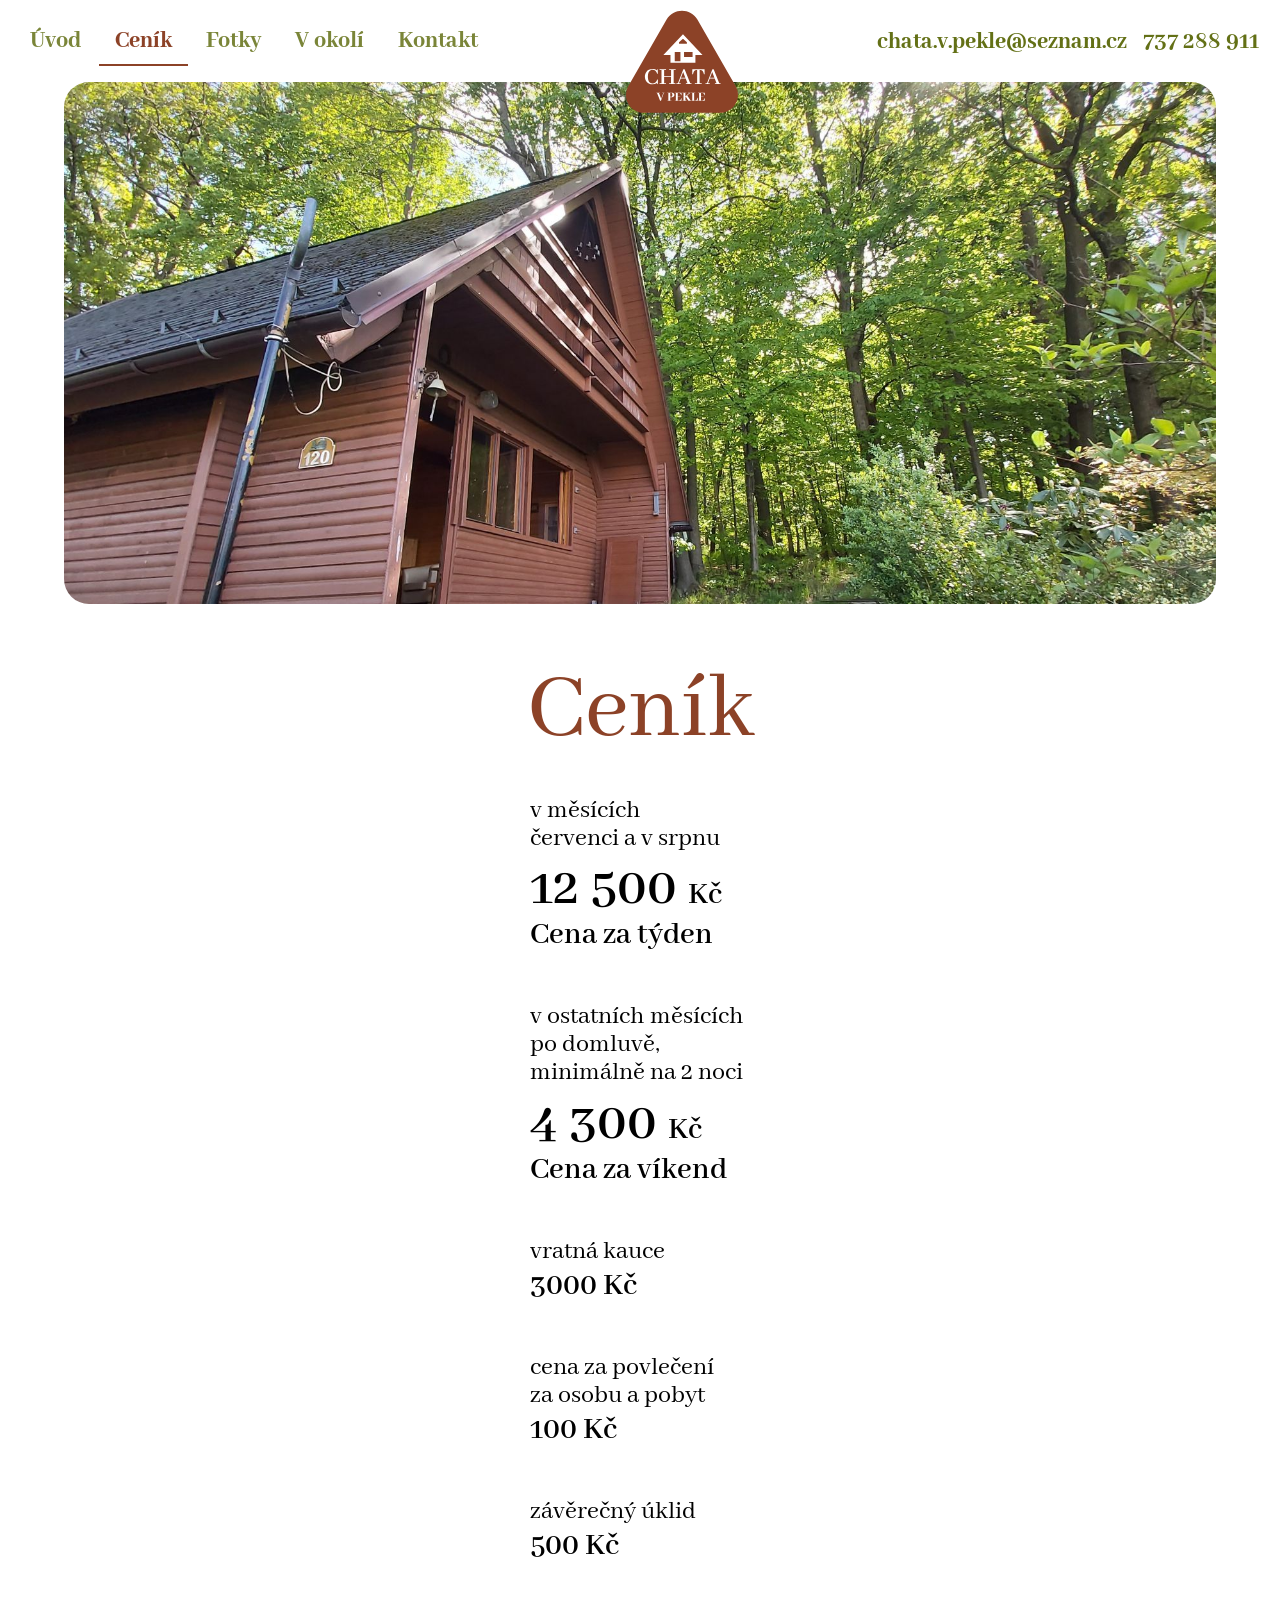
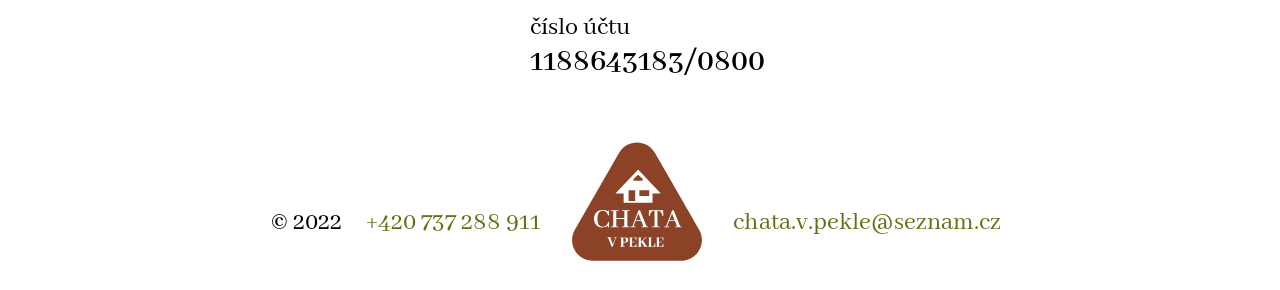
==== commit ae7fc2f4: "Sdílená hlavička, mobilní panel a patička Desktop a mobilní varianta podle hydratovaného DOM SSR, př" ====
--- a/site/cenik/index.html
+++ b/site/cenik/index.html
@@ -18,6 +18,7 @@
   <link href="../statics/icons/favicon.ico" rel="icon" type="image/ico"/>
   <link href="../css/app.css" rel="stylesheet"/>
   <link href="../css/komponenty.css" rel="stylesheet"/>
+  <link href="../css/web.css" rel="stylesheet"/>
  </head>
  <body class="desktop no-touch body--light">
   <script>
@@ -32,123 +33,65 @@
     <!-- -->
     <header class="q-header q-layout__section--marginal transparent fixed-top" style="height:112px;">
      <div class="q-toolbar row no-wrap items-center bg-white">
-      <div class="whole-menu">
+      <!-- desktop (od 1024 px) -->
+      <div class="whole-menu gt-sm">
+       <div class="row menu-button menu-text-style justify-between bg-white">
+        <div class="col-4-xs col-4-sm col-5-md col-4-lg">
+         <nav aria-label="Hlavní menu" class="site-nav q-tabs row no-wrap items-center bg-white kontakt-bar q-tabs--not-scrollable q-tabs--horizontal">
+          <div class="q-tabs__content row no-wrap items-center self-stretch hide-scrollbar q-tabs__content--align-justify">
+           <a class="q-tab relative-position self-stretch flex flex-center text-center menu-button menu-kontakt q-tab--inactive q-tab--no-caps q-focusable q-hoverable cursor-pointer" href="../"><div class="q-focus-helper" tabindex="-1"></div><div class="q-tab__content self-stretch flex-center relative-position q-anchor--skip non-selectable column">Úvod</div><div class="q-tab__indicator absolute-bottom text-secondary"></div></a>
+           <a aria-current="page" class="q-tab relative-position self-stretch flex flex-center text-center menu-button menu-kontakt q-tab--active text-secondary q-tab--no-caps q-focusable q-hoverable cursor-pointer" href="../cenik/"><div class="q-focus-helper" tabindex="-1"></div><div class="q-tab__content self-stretch flex-center relative-position q-anchor--skip non-selectable column">Ceník</div><div class="q-tab__indicator absolute-bottom text-secondary"></div></a>
+           <a class="q-tab relative-position self-stretch flex flex-center text-center menu-button menu-kontakt q-tab--inactive q-tab--no-caps q-focusable q-hoverable cursor-pointer" href="../fotky/"><div class="q-focus-helper" tabindex="-1"></div><div class="q-tab__content self-stretch flex-center relative-position q-anchor--skip non-selectable column">Fotky</div><div class="q-tab__indicator absolute-bottom text-secondary"></div></a>
+           <a class="q-tab relative-position self-stretch flex flex-center text-center menu-button menu-kontakt q-tab--inactive q-tab--no-caps q-focusable q-hoverable cursor-pointer" href="../okoli/"><div class="q-focus-helper" tabindex="-1"></div><div class="q-tab__content self-stretch flex-center relative-position q-anchor--skip non-selectable column">V okolí</div><div class="q-tab__indicator absolute-bottom text-secondary"></div></a>
+           <a class="q-tab relative-position self-stretch flex flex-center text-center menu-button menu-kontakt q-tab--inactive q-tab--no-caps q-focusable q-hoverable cursor-pointer" href="../kontakt/"><div class="q-focus-helper" tabindex="-1"></div><div class="q-tab__content self-stretch flex-center relative-position q-anchor--skip non-selectable column">Kontakt</div><div class="q-tab__indicator absolute-bottom text-secondary"></div></a>
+          </div>
+         </nav>
+        </div>
+        <div class="col-1-xs col-1-sm col-2-md col-3-lg">
+         <img alt="Chata v Pekle" class="logo" height="120" src="../img/logo-chatavpekle.svg"/>
+        </div>
+        <div class="col-4-xs col-4-sm col-4-md col-4-lg menu-kontakt-block">
+         <span><a class="menu-kontakt menu-button menu-button-mobile" href="mailto:chata.v.pekle@seznam.cz">chata.v.pekle@seznam.cz</a></span><span><a class="menu-kontakt menu-button menu-button-mobile" href="tel:+420737288911">737&nbsp;288&nbsp;911</a></span>
+        </div>
+       </div>
+      </div>
+      <!-- mobil (pod 1024 px): hamburger a vysouvací panel -->
+      <div class="whole-menu lt-md">
        <div class="row justify-between full-width menu-kontakt-block-mobile">
         <div class="col-1 text-left whole-menu-mobile">
-         <button class="q-btn q-btn-item non-selectable no-outline menu-button-mobile q-btn--flat q-btn--rectangle q-btn--actionable q-focusable q-hoverable q-btn--no-uppercase q-btn--wrap" role="button" style="font-size:21px;" tabindex="0" type="button">
-          <span class="q-focus-helper">
-          </span>
-          <span class="q-btn__wrapper col row q-anchor--skip">
-           <span class="q-btn__content text-center col items-center q-anchor--skip justify-center row">
-            <i aria-hidden="true" class="material-icons q-icon notranslate" role="img">
-             menu
-            </i>
-           </span>
-          </span>
-         </button>
+         <button aria-controls="menu-panel" aria-expanded="false" aria-label="Menu" class="q-btn q-btn-item non-selectable no-outline menu-button-mobile js-menu q-btn--flat q-btn--rectangle q-btn--actionable q-focusable q-hoverable q-btn--no-uppercase q-btn--wrap" style="font-size:21px;" type="button"><span class="q-focus-helper"></span><span class="q-btn__wrapper col row q-anchor--skip"><span class="q-btn__content text-center col items-center q-anchor--skip justify-center row"><i aria-hidden="true" class="material-icons q-icon notranslate">menu</i></span></span></button>
         </div>
         <div class="q-drawer-container">
-         <div aria-hidden="true" class="q-drawer__opener fixed-left">
-         </div>
-         <div aria-hidden="true" class="fullscreen q-drawer__backdrop hidden">
-         </div>
-         <aside class="q-drawer q-drawer--left q-drawer--bordered q-layout--prevent-focus fixed q-drawer--on-top q-drawer--mobile q-drawer--top-padding" style="width:300px;">
+         <div aria-hidden="true" class="fullscreen q-drawer__backdrop js-menu"></div>
+         <nav aria-label="Menu" class="q-drawer q-drawer--left q-drawer--bordered fixed q-drawer--on-top q-drawer--mobile q-drawer--top-padding" id="menu-panel" style="width:300px;">
           <div class="q-drawer__content fit scroll">
-           <div class="q-tabs row no-wrap items-center q-tabs--not-scrollable q-tabs--vertical q-tabs__arrows--inside" role="tablist">
-            <!-- -->
+           <div class="q-tabs row no-wrap items-center q-tabs--not-scrollable q-tabs--vertical">
             <div class="q-tabs__content row no-wrap items-center self-stretch hide-scrollbar q-tabs__content--align-left kontakt-bar">
              <div class="text-body3 q-list">
-              <a class="q-tab relative-position self-stretch flex flex-center text-center menu-text-style q-router-link--active q-tab--inactive q-tab--no-caps q-focusable q-hoverable cursor-pointer" href="../" role="tab" tabindex="0">
-               <div class="q-focus-helper" tabindex="-1">
-               </div>
-               <div class="q-tab__content self-stretch flex-center relative-position q-anchor--skip non-selectable column">
-                Úvod
-               </div>
-               <div class="q-tab__indicator absolute-right text-secondary">
-               </div>
-              </a>
-              <a aria-current="page" class="q-tab relative-position self-stretch flex flex-center text-center menu-text-style q-router-link--exact-active q-router-link--active q-tab--inactive q-tab--no-caps q-focusable q-hoverable cursor-pointer" href="../cenik/" role="tab" tabindex="0">
-               <div class="q-focus-helper" tabindex="-1">
-               </div>
-               <div class="q-tab__content self-stretch flex-center relative-position q-anchor--skip non-selectable column">
-                Ceník
-               </div>
-               <div class="q-tab__indicator absolute-right text-secondary">
-               </div>
-              </a>
-              <a class="q-tab relative-position self-stretch flex flex-center text-center menu-text-style q-tab--inactive q-tab--no-caps q-focusable q-hoverable cursor-pointer" href="../fotky/" role="tab" tabindex="0">
-               <div class="q-focus-helper" tabindex="-1">
-               </div>
-               <div class="q-tab__content self-stretch flex-center relative-position q-anchor--skip non-selectable column">
-                Fotky
-               </div>
-               <div class="q-tab__indicator absolute-right text-secondary">
-               </div>
-              </a>
-              <a class="q-tab relative-position self-stretch flex flex-center text-center menu-text-style q-tab--inactive q-tab--no-caps q-focusable q-hoverable cursor-pointer" href="../okoli/" role="tab" tabindex="0">
-               <div class="q-focus-helper" tabindex="-1">
-               </div>
-               <div class="q-tab__content self-stretch flex-center relative-position q-anchor--skip non-selectable column">
-                V okolí
-               </div>
-               <div class="q-tab__indicator absolute-right text-secondary">
-               </div>
-              </a>
-              <a class="q-tab relative-position self-stretch flex flex-center text-center menu-text-style q-tab--inactive q-tab--no-caps q-focusable q-hoverable cursor-pointer" href="../kontakt/" role="tab" tabindex="0">
-               <div class="q-focus-helper" tabindex="-1">
-               </div>
-               <div class="q-tab__content self-stretch flex-center relative-position q-anchor--skip non-selectable column">
-                Kontakt
-               </div>
-               <div class="q-tab__indicator absolute-right text-secondary">
-               </div>
-              </a>
+              <a class="q-tab relative-position self-stretch flex flex-center text-center menu-text-style q-tab--inactive q-tab--no-caps q-focusable q-hoverable cursor-pointer" href="../"><div class="q-focus-helper" tabindex="-1"></div><div class="q-tab__content self-stretch flex-center relative-position q-anchor--skip non-selectable column">Úvod</div><div class="q-tab__indicator absolute-right text-secondary"></div></a>
+              <a aria-current="page" class="q-tab relative-position self-stretch flex flex-center text-center menu-text-style q-tab--active text-secondary q-tab--no-caps q-focusable q-hoverable cursor-pointer" href="../cenik/"><div class="q-focus-helper" tabindex="-1"></div><div class="q-tab__content self-stretch flex-center relative-position q-anchor--skip non-selectable column">Ceník</div><div class="q-tab__indicator absolute-right text-secondary"></div></a>
+              <a class="q-tab relative-position self-stretch flex flex-center text-center menu-text-style q-tab--inactive q-tab--no-caps q-focusable q-hoverable cursor-pointer" href="../fotky/"><div class="q-focus-helper" tabindex="-1"></div><div class="q-tab__content self-stretch flex-center relative-position q-anchor--skip non-selectable column">Fotky</div><div class="q-tab__indicator absolute-right text-secondary"></div></a>
+              <a class="q-tab relative-position self-stretch flex flex-center text-center menu-text-style q-tab--inactive q-tab--no-caps q-focusable q-hoverable cursor-pointer" href="../okoli/"><div class="q-focus-helper" tabindex="-1"></div><div class="q-tab__content self-stretch flex-center relative-position q-anchor--skip non-selectable column">V okolí</div><div class="q-tab__indicator absolute-right text-secondary"></div></a>
+              <a class="q-tab relative-position self-stretch flex flex-center text-center menu-text-style q-tab--inactive q-tab--no-caps q-focusable q-hoverable cursor-pointer" href="../kontakt/"><div class="q-focus-helper" tabindex="-1"></div><div class="q-tab__content self-stretch flex-center relative-position q-anchor--skip non-selectable column">Kontakt</div><div class="q-tab__indicator absolute-right text-secondary"></div></a>
              </div>
-             <button class="q-btn q-btn-item non-selectable no-outline mobile-btn-close-menu q-btn--flat q-btn--rectangle q-btn--actionable q-focusable q-hoverable q-btn--no-uppercase q-btn--wrap q-btn--dense" role="button" tabindex="0" type="button">
-              <span class="q-focus-helper">
-              </span>
-              <span class="q-btn__wrapper col row q-anchor--skip">
-               <span class="q-btn__content text-center col items-center q-anchor--skip justify-center row">
-                <i aria-hidden="true" class="material-icons q-icon notranslate" role="img">
-                 close
-                </i>
-                zavřít
-               </span>
-              </span>
-             </button>
+             <button class="q-btn q-btn-item non-selectable no-outline mobile-btn-close-menu js-menu q-btn--flat q-btn--rectangle q-btn--actionable q-focusable q-hoverable q-btn--no-uppercase q-btn--wrap q-btn--dense" type="button"><span class="q-focus-helper"></span><span class="q-btn__wrapper col row q-anchor--skip"><span class="q-btn__content text-center col items-center q-anchor--skip justify-center row"><i aria-hidden="true" class="material-icons q-icon notranslate">close</i>zavřít</span></span></button>
             </div>
-            <i aria-hidden="true" class="q-tabs__arrow q-tabs__arrow--left absolute q-tab__icon material-icons q-icon notranslate" role="presentation">
-             keyboard_arrow_up
-            </i>
-            <i aria-hidden="true" class="q-tabs__arrow q-tabs__arrow--right absolute q-tab__icon material-icons q-icon notranslate q-tabs__arrow--faded" role="presentation">
-             keyboard_arrow_down
-            </i>
            </div>
           </div>
-         </aside>
+         </nav>
         </div>
         <div class="col-3">
-         <img class="logo" height="90px" src="[data-uri]" style="z-index:2;"/>
+         <img alt="Chata v Pekle" class="logo" height="90" src="../img/logo-chatavpekle.svg" style="z-index:2;"/>
         </div>
         <div class="col-5 text-right whole-menu-mobile">
-         <a class="menu-kontakt-button menu-button-mobile" href="mailto:chata.v.pekle@seznam.cz">
-          <i aria-hidden="true" class="material-icons q-icon notranslate" role="presentation">
-           mail
-          </i>
-         </a>
-         <a class="menu-kontakt-button menu-button-mobile" href="tel:+420737288911">
-          <i aria-hidden="true" class="material-icons q-icon notranslate" role="presentation">
-           contact_phone
-          </i>
-         </a>
+         <a aria-label="E-mail" class="menu-kontakt-button menu-button-mobile" href="mailto:chata.v.pekle@seznam.cz"><i aria-hidden="true" class="material-icons q-icon notranslate">mail</i></a><a aria-label="Telefon" class="menu-kontakt-button menu-button-mobile" href="tel:+420737288911"><i aria-hidden="true" class="material-icons q-icon notranslate">contact_phone</i></a>
         </div>
        </div>
       </div>
      </div>
-     <!-- -->
     </header>
-    <div class="q-page-container" style="padding-top:350px;">
-     <main class="q-page" data-v-90ebed12="" style="min-height:calc(100vh - 350px);">
+    <div class="q-page-container" style="padding-top:112px;">
+     <main class="q-page" data-v-90ebed12="" style="min-height:calc(100vh - 112px);">
       <div data-v-90ebed12="">
        <div class="page-section" data-v-90ebed12="">
         <div data-v-90ebed12="">
@@ -224,38 +167,28 @@
        </div>
       </div>
      </main>
-     <div class="q-mt-lg" data-v-52e497e8="">
-      <div class="row items-center justify-center" data-v-52e497e8="">
+     <footer class="q-mt-lg" data-v-52e497e8="">
+      <!-- mobil (pod 1024 px): pod sebou -->
+      <div class="row items-center justify-center lt-md" data-v-52e497e8="">
        <div class="col text-center" data-v-52e497e8="">
         <div class="alt-text-caption text-center q-mb-xl" data-v-52e497e8="">
-         <div data-v-52e497e8="">
-          <img alt="logo" data-v-52e497e8="" immediate="true" src="[data-uri]" width="160"/>
-         </div>
-         <div data-v-52e497e8="">
-          <span class="q-mx-sm" data-v-52e497e8="">
-           © 2022
-          </span>
-         </div>
-         <div data-v-52e497e8="">
-          <span class="q-mx-sm" data-v-52e497e8="">
-           <a class="menu-kontakt-button menu-button-mobile" data-v-52e497e8="" href="tel:+420737288911">
-            +420 737 288 911
-           </a>
-          </span>
-         </div>
-         <div data-v-52e497e8="">
-          <span class="q-mx-sm" data-v-52e497e8="">
-           <a class="menu-kontakt-button menu-button-mobile" data-v-52e497e8="" href="mailto:chata.v.pekle@seznam.cz">
-            chata.v.pekle@seznam.cz
-           </a>
-          </span>
-         </div>
+         <div data-v-52e497e8=""><img alt="Chata v Pekle" data-v-52e497e8="" src="../img/logo-chatavpekle.svg" width="160"/></div>
+         <div data-v-52e497e8=""><span class="q-mx-sm" data-v-52e497e8="">© 2022</span></div>
+         <div data-v-52e497e8=""><span class="q-mx-sm" data-v-52e497e8=""><a class="menu-kontakt-button menu-button-mobile" data-v-52e497e8="" href="tel:+420737288911">+420&nbsp;737&nbsp;288&nbsp;911</a></span></div>
+         <div data-v-52e497e8=""><span class="q-mx-sm" data-v-52e497e8=""><a class="menu-kontakt-button menu-button-mobile" data-v-52e497e8="" href="mailto:chata.v.pekle@seznam.cz">chata.v.pekle@seznam.cz</a></span></div>
         </div>
        </div>
       </div>
-     </div>
+      <!-- desktop (od 1024 px): v řádku s logem -->
+      <div class="row items-center justify-center gt-sm" data-v-52e497e8="">
+       <div class="col text-center" data-v-52e497e8="">
+        <div class="alt-text-caption text-center q-mb-xl" data-v-52e497e8=""><span class="q-mx-sm" data-v-52e497e8="">© 2022</span><span class="q-mx-sm" data-v-52e497e8=""><a class="menu-kontakt-button menu-button-mobile" data-v-52e497e8="" href="tel:+420737288911">+420&nbsp;737&nbsp;288&nbsp;911</a></span><img alt="Chata v Pekle" class="footer-logo" data-v-52e497e8="" src="../img/logo-chatavpekle.svg" width="160"/><span class="q-mx-sm" data-v-52e497e8=""><a class="menu-kontakt-button menu-button-mobile" data-v-52e497e8="" href="mailto:chata.v.pekle@seznam.cz">chata.v.pekle@seznam.cz</a></span></div>
+       </div>
+      </div>
+     </footer>
     </div>
    </div>
   </div>
+  <script defer="" src="../js/web.js"></script>
  </body>
 </html>
--- a/site/css/web.css
+++ b/site/css/web.css
@@ -0,0 +1,52 @@
+/* Styly statického webu nad CSS Quasaru (app.css, komponenty.css). */
+
+/* Hlavička: obě varianty z Layout.vue jsou v HTML, přepínají je třídy Quasaru gt-sm / lt-md
+   (hranice 1024 px, dřív $q.screen.lt.md). Pod 1024 px hamburger a panel zleva (q-drawer). */
+.q-drawer {
+  visibility: hidden;
+  transition: transform 0.12s, visibility 0.12s !important;
+}
+body.menu-open .q-drawer {
+  transform: none;
+  visibility: visible;
+}
+.q-drawer__backdrop {
+  visibility: hidden;
+  background-color: transparent;
+  transition: background-color 0.12s, visibility 0.12s !important;
+}
+body.menu-open .q-drawer__backdrop {
+  visibility: visible;
+  background-color: rgba(0, 0, 0, 0.4);
+}
+
+/* q-header reveal: web.js hlavičku při scrollu dolů schová třídou q-header--hidden (app.css) */
+@media (prefers-reduced-motion: no-preference) {
+  .q-header {
+    transition: transform 0.12s;
+  }
+}
+
+/* Hnědý proužek pod položkou menu při prokliku dojede na novou položku
+   (View Transitions mezi stránkami; prohlížeč bez podpory jen přepne stránku).
+   Jen desktop: na mobilu je menu po načtení stránky zavřené a proužek by odjel mimo obraz. */
+@media (min-width: 1024px) and (prefers-reduced-motion: no-preference) {
+  @view-transition {
+    navigation: auto;
+    types: stranka;
+  }
+  .site-nav .q-tab--active .q-tab__indicator {
+    view-transition-name: nav-indikator;
+  }
+  /* Při přechodech uvnitř stránky (detail fotky) proužek nesmí vyskočit nad tmavé pozadí */
+  html.vt-lokal .site-nav .q-tab__indicator {
+    view-transition-name: none;
+  }
+  html:active-view-transition-type(stranka)::view-transition-group(root) {
+    animation: none;
+  }
+  ::view-transition-group(nav-indikator) {
+    animation-duration: 0.35s;
+    animation-timing-function: cubic-bezier(0.4, 0, 0.2, 1);
+  }
+}
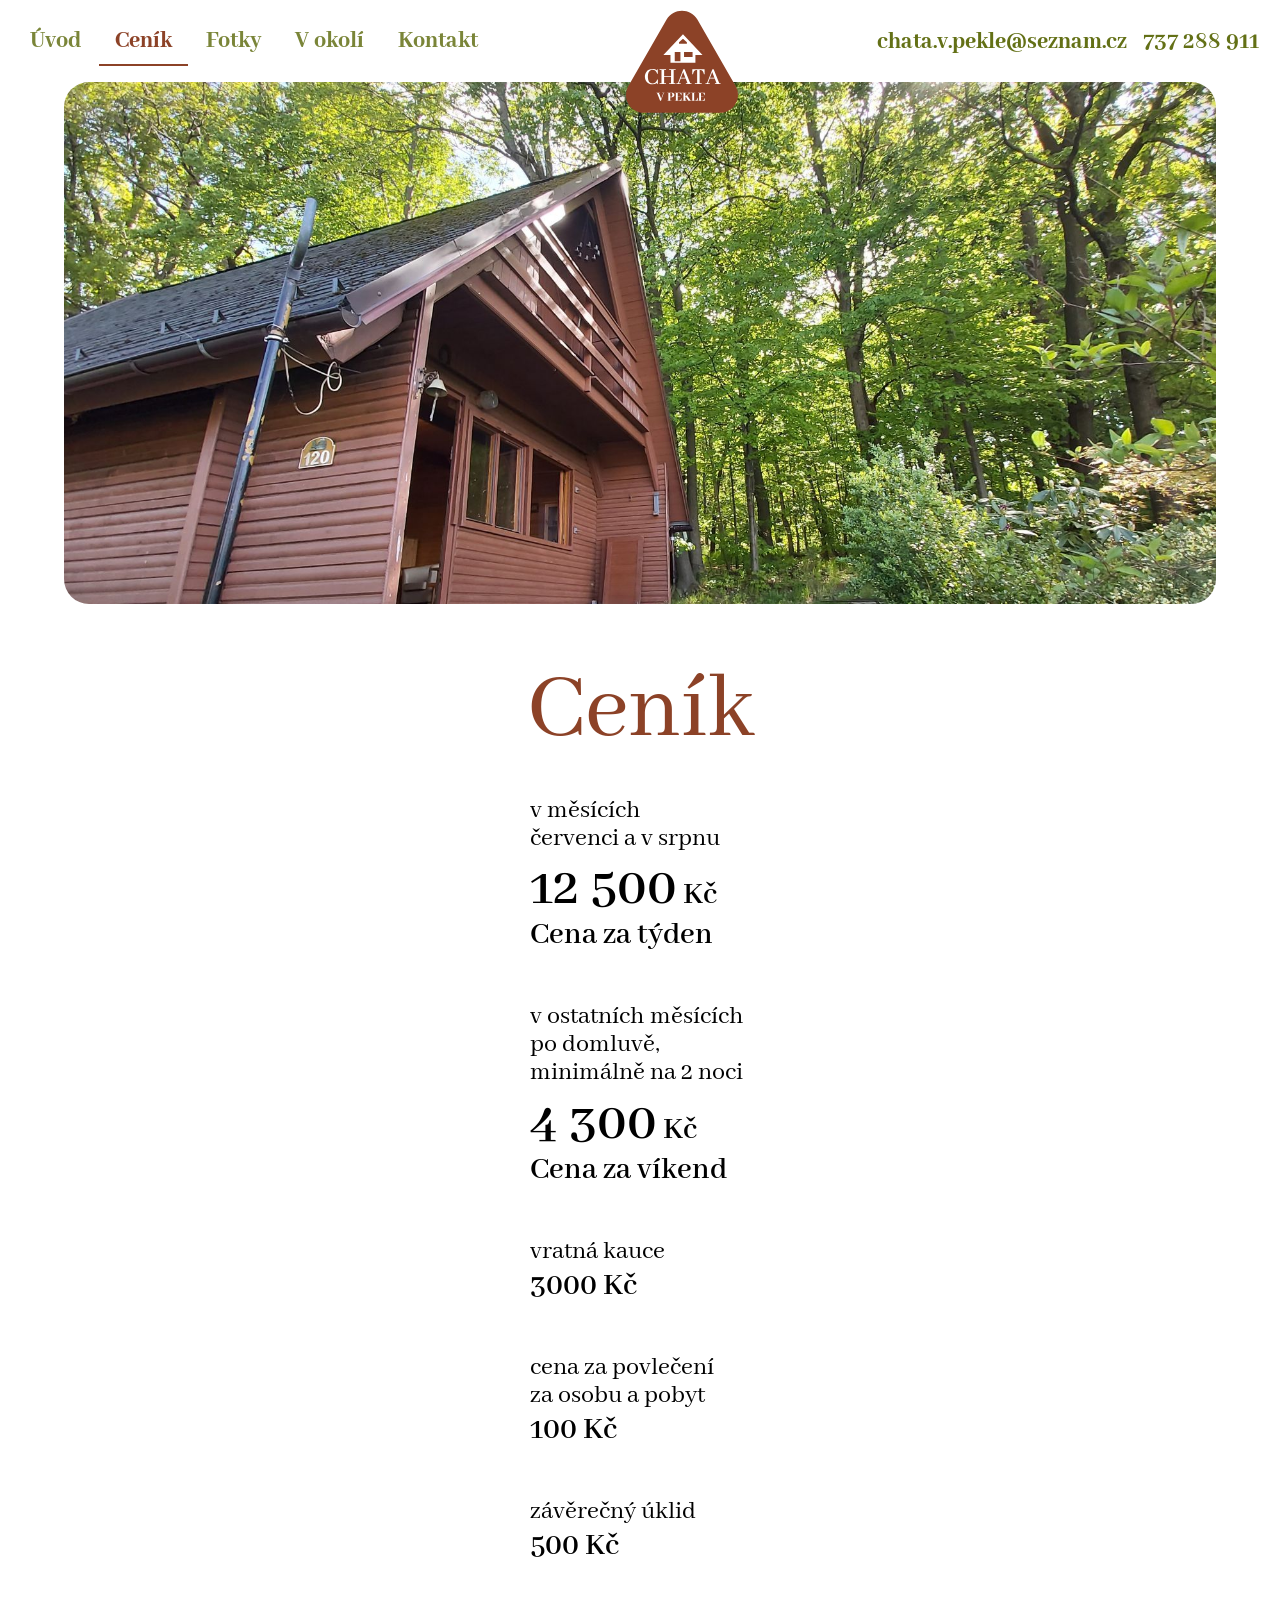
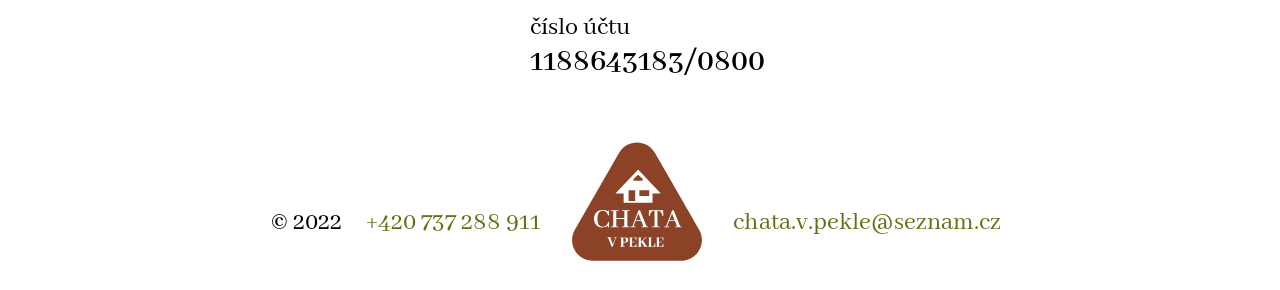
==== commit 5f22ffbb: "Stránky Úvod, Ceník, V okolí, Kontakt Ceník: cena a &nbsp;Kč na jeden řádek (prettify smazal U+00A0," ====
--- a/site/cenik/index.html
+++ b/site/cenik/index.html
@@ -95,7 +95,7 @@
       <div data-v-90ebed12="">
        <div class="page-section" data-v-90ebed12="">
         <div data-v-90ebed12="">
-         <img class="top-image" data-v-90ebed12="" src="../img/chvp_foto02.jpg"/>
+         <img alt="Chata v Pekle, štít chaty s číslem 120 mezi buky" class="top-image" data-v-90ebed12="" src="../img/chvp_foto02.jpg"/>
         </div>
        </div>
        <div class="page-section section-nadpis text-center" data-v-90ebed12="">
@@ -112,10 +112,7 @@
            červenci a v srpnu
           </p>
           <div class="cena" data-v-90ebed12="">
-           12 500
-           <span class="kc" data-v-90ebed12="">
-            Kč
-           </span>
+           12 500<span class="kc" data-v-90ebed12="">&nbsp;Kč</span>
           </div>
           <div class="popis q-mb-xl" data-v-90ebed12="">
            Cena za týden
@@ -128,10 +125,7 @@
            minimálně na 2 noci
           </p>
           <div class="cena" data-v-90ebed12="">
-           4 300
-           <span class="kc" data-v-90ebed12="">
-            Kč
-           </span>
+           4 300<span class="kc" data-v-90ebed12="">&nbsp;Kč</span>
           </div>
           <div class="popis q-mb-xl" data-v-90ebed12="">
            Cena za víkend
